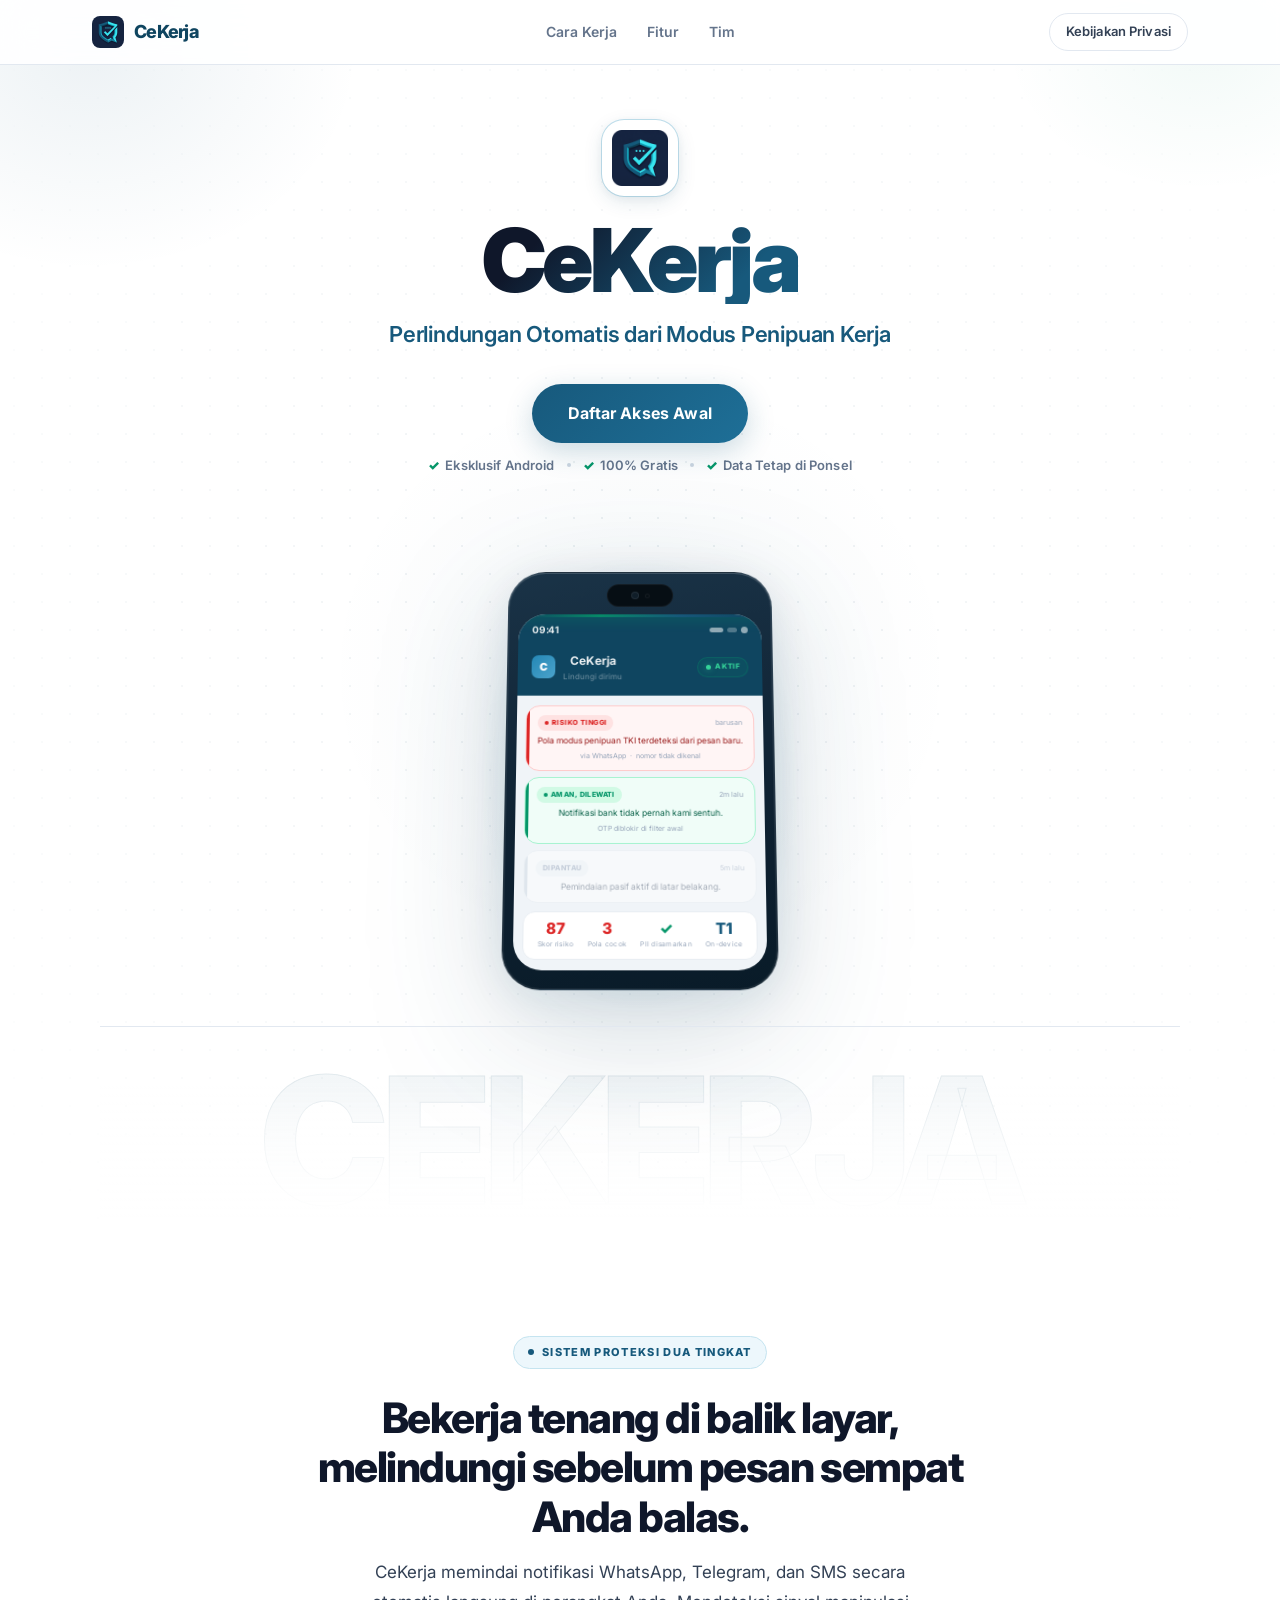
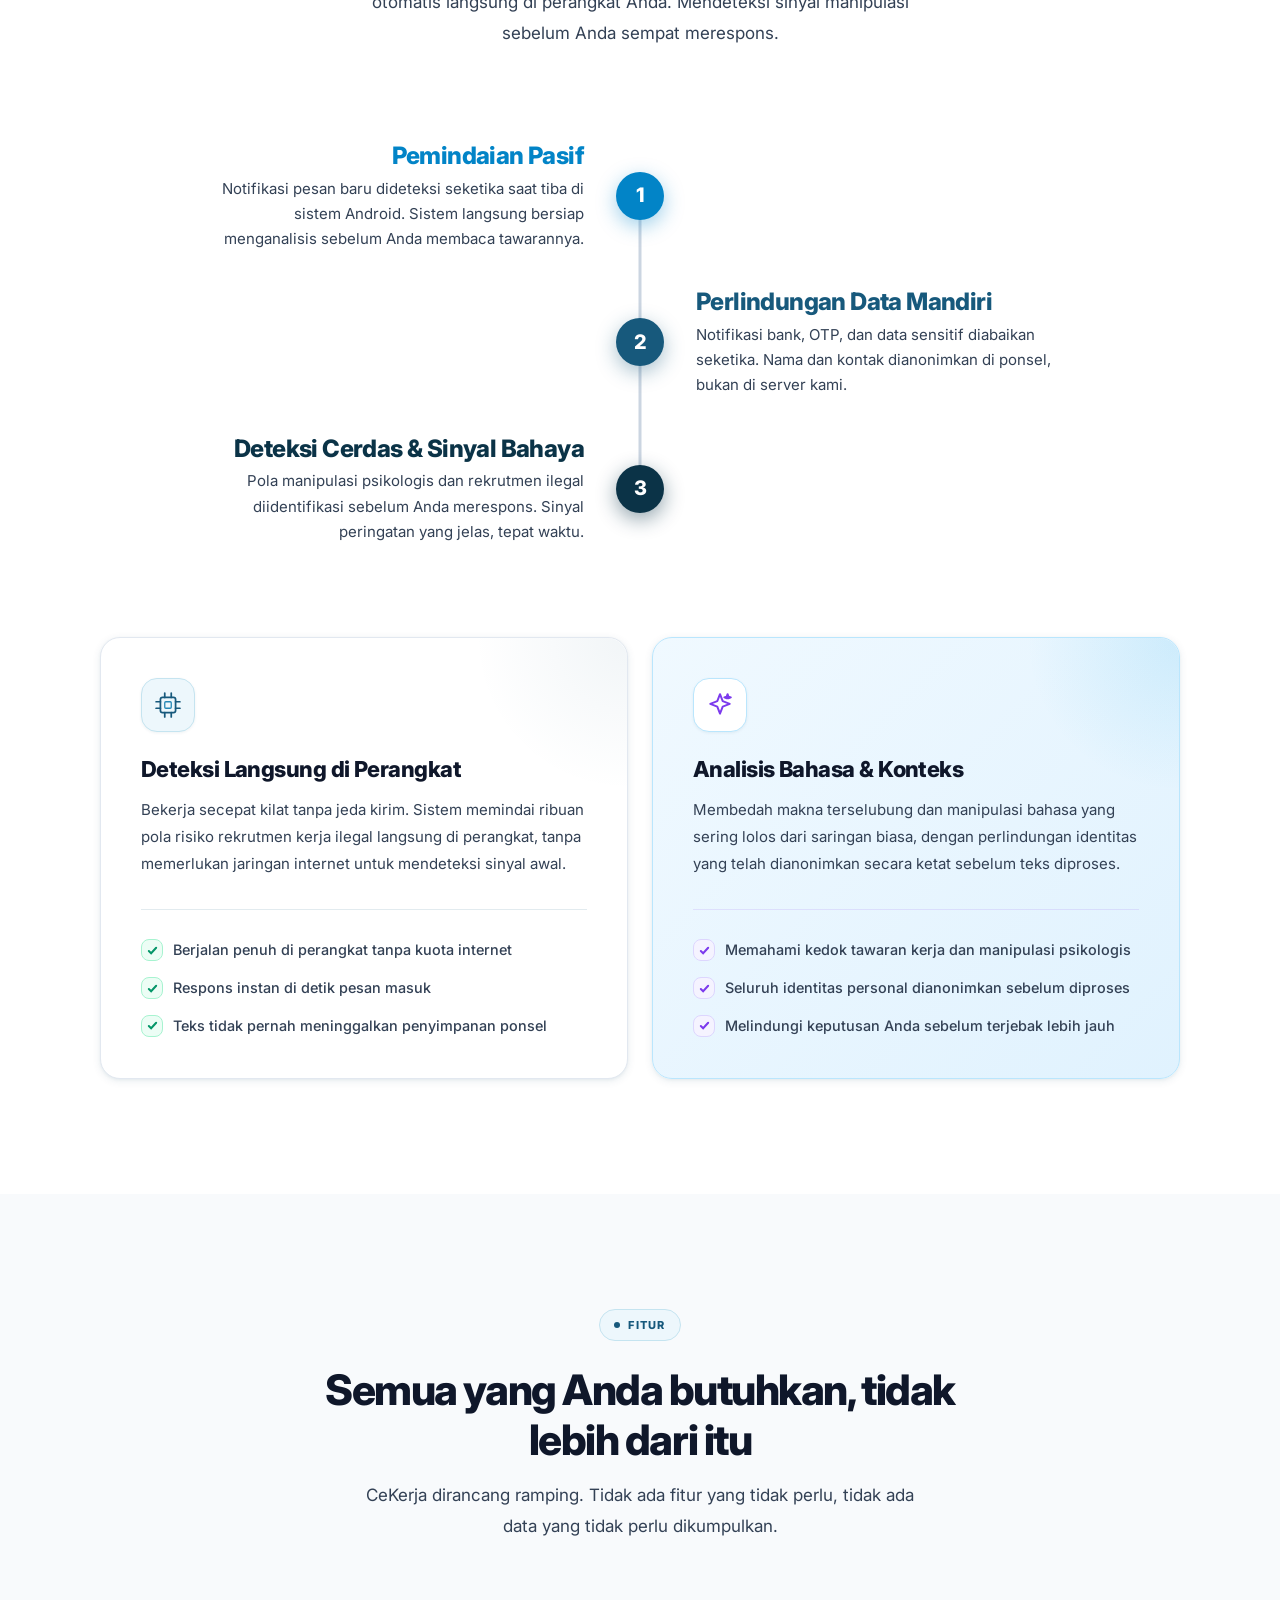
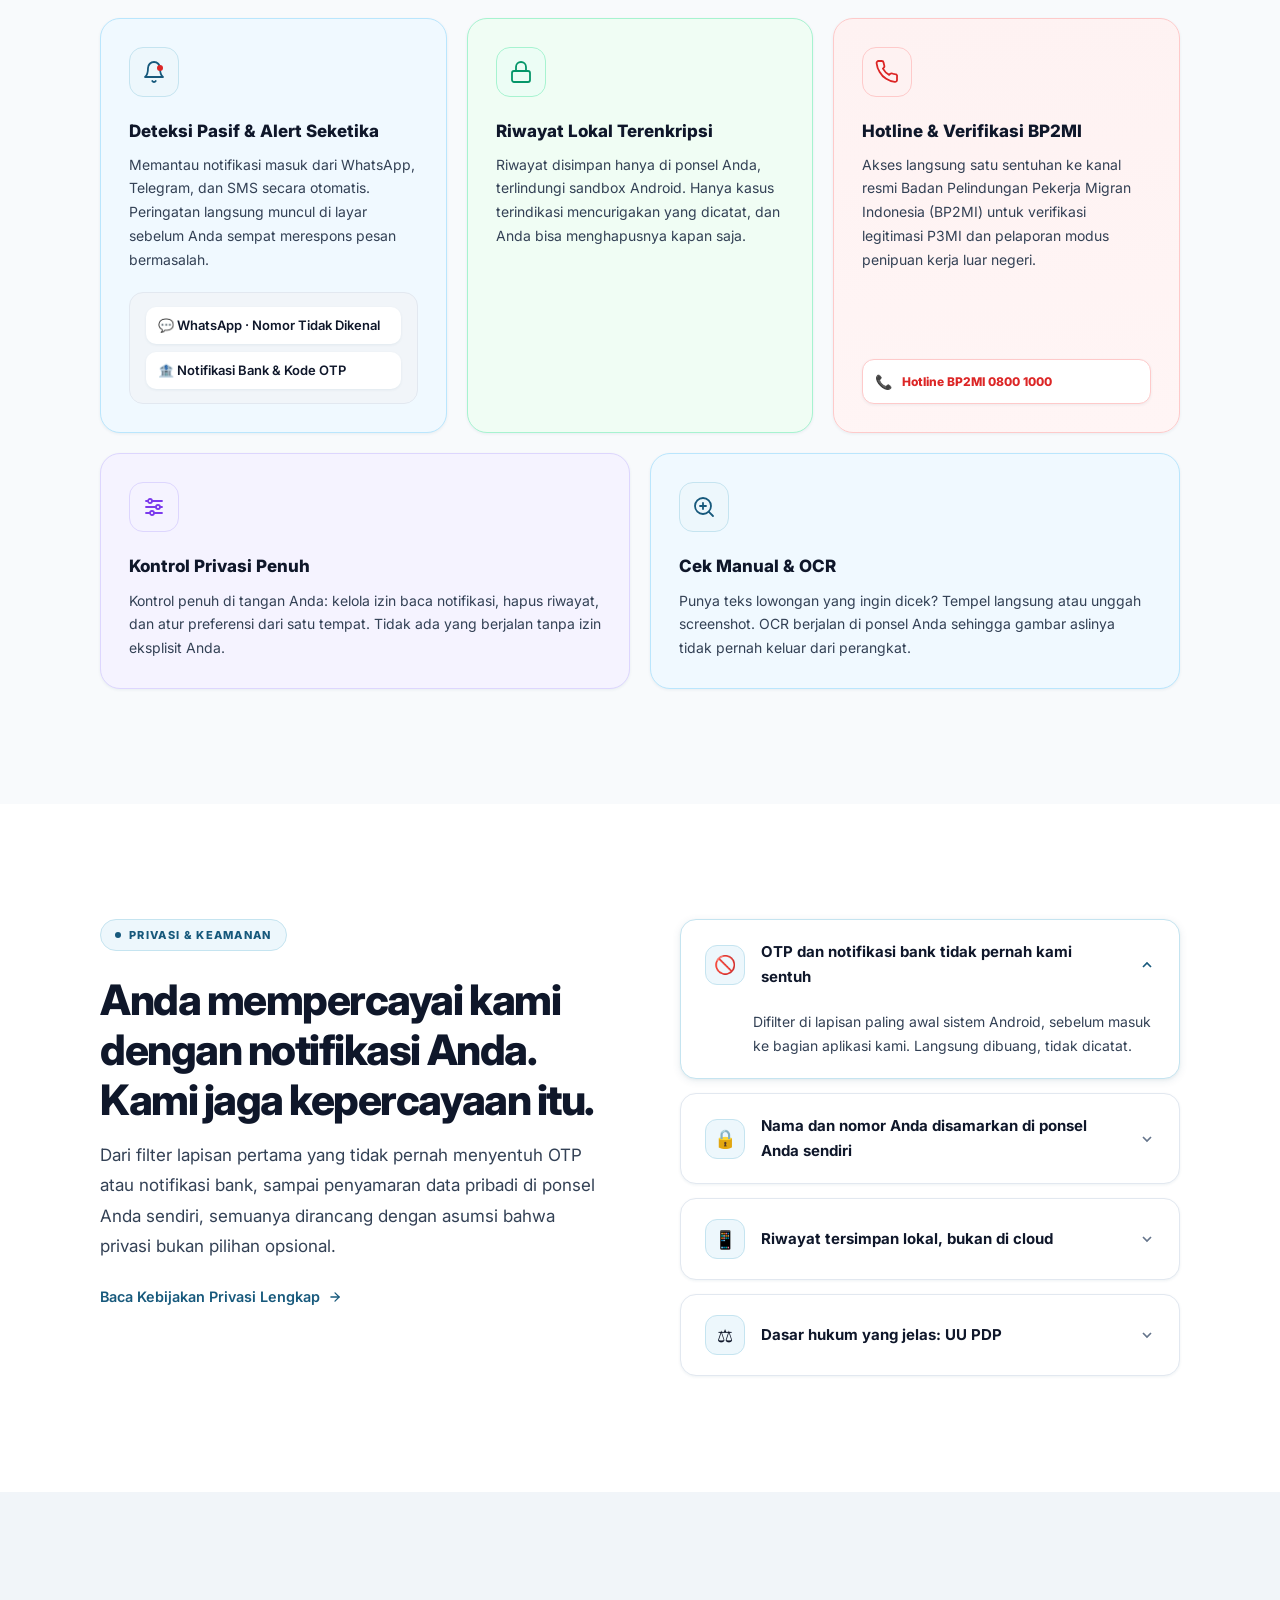
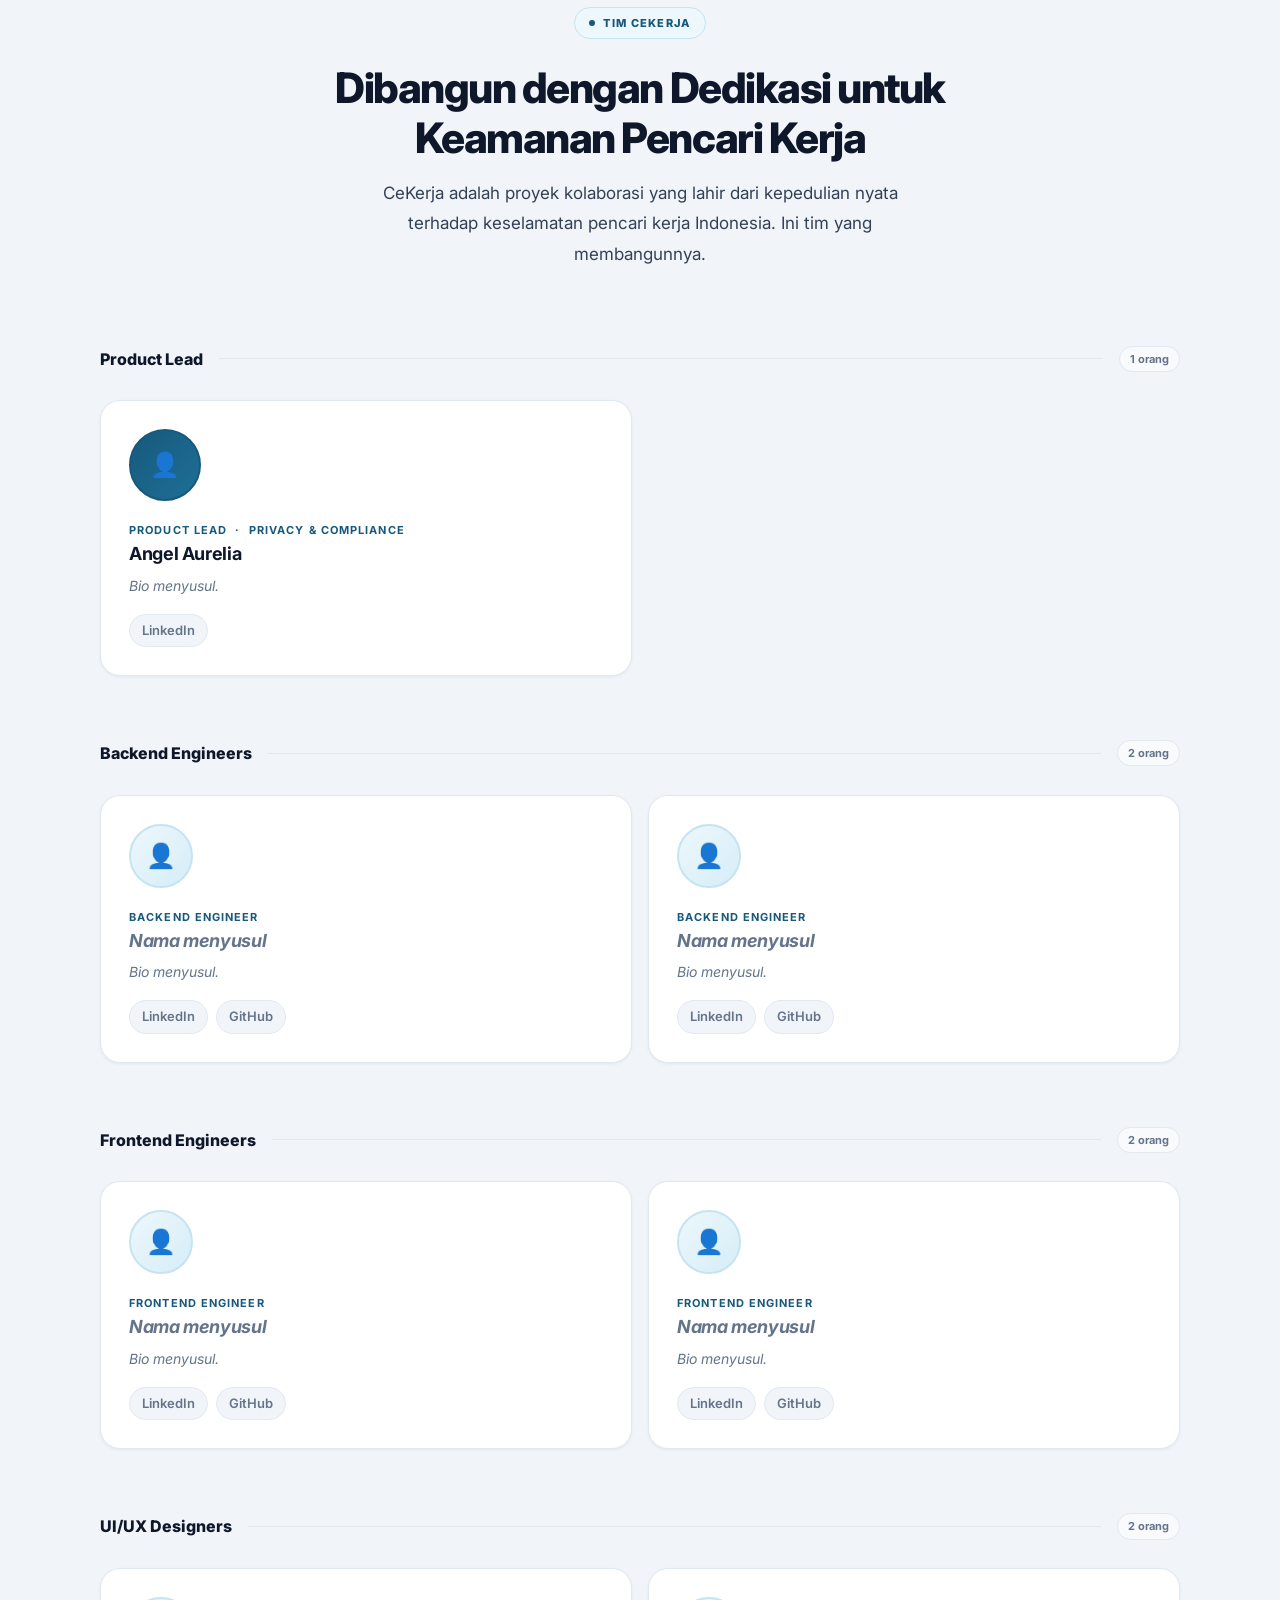
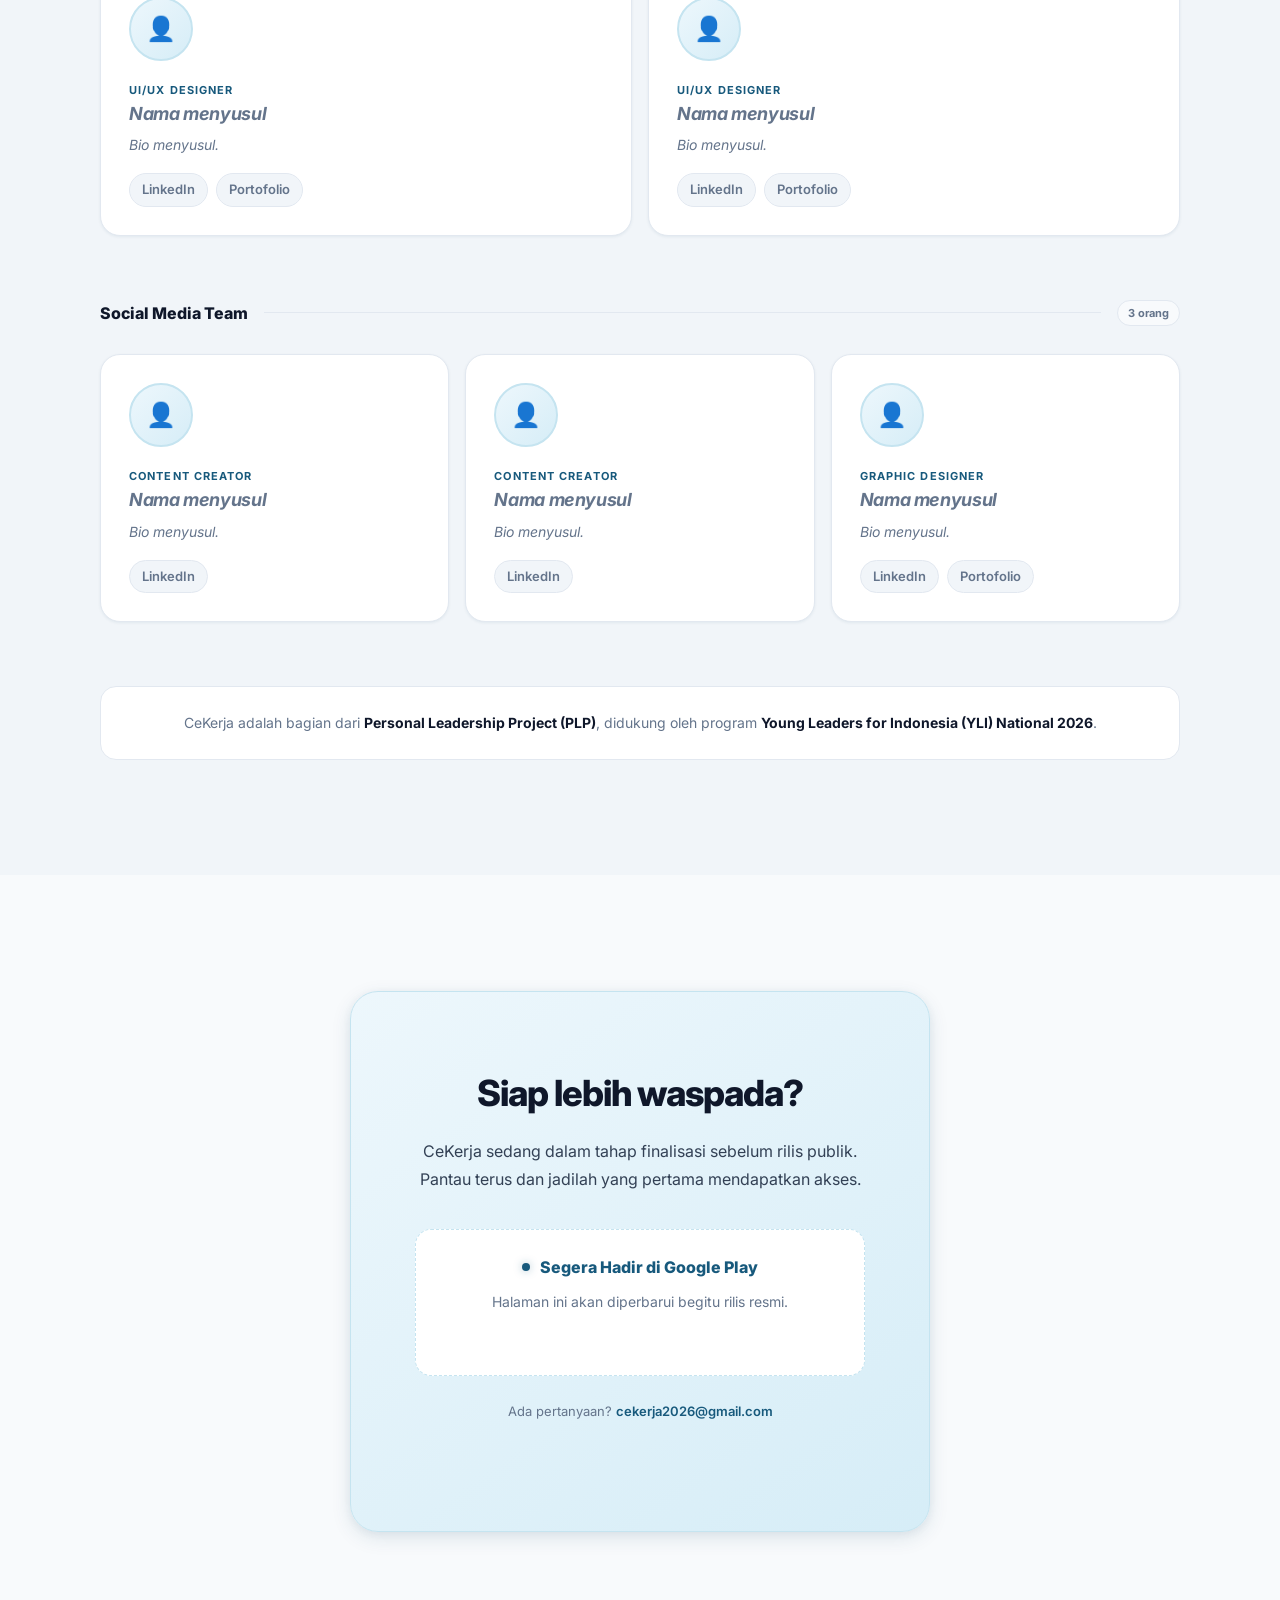
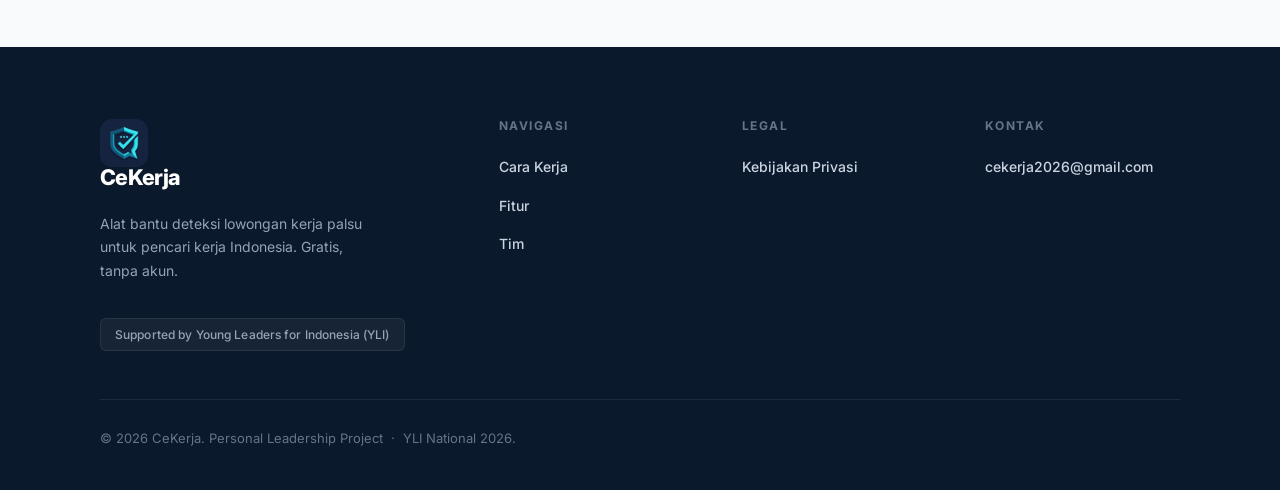
==== index.html @ 4dcf624a "Deploy: CeKerja landing page & policy" ====
<!DOCTYPE html>
<html lang="id">
<head>
  <meta charset="UTF-8" />
  <meta name="viewport" content="width=device-width, initial-scale=1.0" />
  <title>CeKerja | Kenali Lowongan Kerja Palsu Sebelum Terlambat</title>
  <meta name="description" content="CeKerja memindai notifikasi WhatsApp, Telegram, dan SMS secara otomatis langsung di perangkat Anda untuk mendeteksi modus penipuan rekrutmen. Gratis, tanpa akun." />
  <link rel="canonical" href="https://cekerja.app/" />
  <meta property="og:title" content="CeKerja | Kenali Lowongan Kerja Palsu Sebelum Terlambat" />
  <meta property="og:description" content="Pemindaian pasif notifikasi WhatsApp, Telegram, dan SMS. Gratis, tanpa akun, data di ponsel Anda." />
  <meta property="og:type" content="website" />
  <link rel="preconnect" href="https://fonts.googleapis.com" />
  <link rel="preconnect" href="https://fonts.gstatic.com" crossorigin />
  <link href="https://fonts.googleapis.com/css2?family=Inter:wght@400;500;600;700;800;900&display=swap" rel="stylesheet" />
  <link rel="stylesheet" href="css/style.css" />
  <link rel="stylesheet" href="css/hero.css" />
</head>
<body>

  <!-- ============================================================
       NAVIGATION
       ============================================================ -->
  <nav class="nav-lux" id="main-nav" role="navigation" aria-label="Navigasi utama">
    <div class="nav-lux__inner">

      <!-- Logo -->
      <a href="index.html" class="nav-lux__logo" aria-label="CeKerja Halaman Utama">
        <img
          src="assets/icons/CeKerja App icon 1-3.png"
          alt="CeKerja logo"
          class="nav-lux__logo-img"
          width="32" height="32"
        />
        <span class="nav-lux__logo-wordmark">CeKerja</span>
      </a>

      <!-- Center links -->
      <div class="nav-lux__links" role="menubar" aria-label="Menu utama">
        <a href="#cara-kerja" class="nav-lux__link" role="menuitem">Cara Kerja</a>
        <a href="#fitur"      class="nav-lux__link" role="menuitem">Fitur</a>
        <a href="#tim"        class="nav-lux__link" role="menuitem">Tim</a>
      </div>

      <!-- Right: Privacy pill + hamburger -->
      <div class="nav-lux__right">
        <a href="privacy-policy.html" class="nav-lux__pill" aria-label="Baca Kebijakan Privasi CeKerja">
          Kebijakan Privasi
        </a>
        <button
          class="nav-lux__burger"
          aria-label="Buka menu navigasi"
          aria-expanded="false"
          aria-controls="mobile-nav-lux"
        >
          <span></span><span></span><span></span>
        </button>
      </div>

    </div>

    <!-- Mobile drawer -->
    <div class="nav-lux__mobile" id="mobile-nav-lux" role="menu" aria-label="Menu navigasi mobile">
      <a href="#cara-kerja"         class="nav-lux__link" role="menuitem">Cara Kerja</a>
      <a href="#fitur"              class="nav-lux__link" role="menuitem">Fitur</a>
      <a href="#tim"                class="nav-lux__link" role="menuitem">Tim</a>
      <a href="privacy-policy.html" class="nav-lux__link" role="menuitem">Kebijakan Privasi</a>
    </div>
  </nav>

  <main id="main-content">

    <!-- ============================================================
         HERO | Centered Editorial & App Showcase
         ============================================================ -->
    <section class="hero-lux" id="beranda" aria-labelledby="hero-heading">

      <!-- Ambient light blobs -->
      <div class="hero-lux__beam hero-lux__beam--tl" aria-hidden="true"></div>
      <div class="hero-lux__beam hero-lux__beam--tr" aria-hidden="true"></div>
      <div class="hero-lux__beam hero-lux__beam--center" aria-hidden="true"></div>

      <div class="hero-lux__scaffold">

        <!-- Brand display headline + phone mockup animation -->
        <div class="hero-lux__center">

          <!-- Brand Display -->
          <div class="hero-lux__headline-col">
            <div class="hero-lux__brand-heading">
              <div class="hero-lux__logo-icon-large">
                <img src="assets/icons/CeKerja App icon 1-3.png" alt="CeKerja Logo" width="56" height="56" />
              </div>
              <h1 class="hero-lux__brand-title" id="hero-heading">CeKerja</h1>
              <p class="hero-lux__brand-tagline">Perlindungan Otomatis dari Modus Penipuan Kerja</p>
            </div>

            <div class="hero-lux__cta-wrap">
              <a
                href="#download"
                class="cta-glow-pill"
                aria-label="Daftar akses awal CeKerja"
              >
                Daftar Akses Awal
              </a>

              <div class="hero-lux__trust-micro" aria-label="Keunggulan privasi CeKerja">
                <span>Eksklusif Android</span>
                <span class="sep" aria-hidden="true"></span>
                <span>100% Gratis</span>
                <span class="sep" aria-hidden="true"></span>
                <span>Data Tetap di Ponsel</span>
              </div>
            </div>
          </div>

          <!-- Phone mockup with animated scanner beam -->
          <div class="hero-lux__phone-col" aria-hidden="true">
            <div class="lux-phone">
              <div class="lux-phone__frame">

                <!-- Camera island -->
                <div class="lux-phone__island">
                  <span class="cam"><span class="cam-dot"></span></span>
                  <span style="width:5px;height:5px;background:#060e14;border-radius:50%;border:1px solid rgba(255,255,255,0.06);"></span>
                </div>

                <div class="lux-phone__screen">

                  <!-- Scanner beam animation line -->
                  <div class="lux-phone__scan-beam"></div>

                  <!-- Status bar -->
                  <div class="lux-phone__sbar">
                    <span class="lux-phone__sbar-time">09:41</span>
                    <div class="lux-phone__sbar-icons">
                      <i style="width:14px;height:5px;border-radius:3px;"></i>
                      <i style="width:10px;height:5px;border-radius:3px;opacity:0.5;"></i>
                      <i style="width:7px;height:7px;border-radius:50%;"></i>
                    </div>
                  </div>

                  <!-- App bar -->
                  <div class="lux-phone__appbar">
                    <div class="lux-phone__appbar-left">
                      <div class="lux-phone__app-logo">C</div>
                      <div>
                        <div class="lux-phone__app-title">CeKerja</div>
                        <div class="lux-phone__app-sub">Lindungi dirimu</div>
                      </div>
                    </div>
                    <div class="lux-phone__status-badge">
                      <span class="lux-phone__status-dot"></span>
                      AKTIF
                    </div>
                  </div>

                  <!-- Notification feed -->
                  <div class="lux-phone__feed">

                    <!-- Danger card -->
                    <div class="lux-notif lux-notif--danger">
                      <div class="lux-notif__top">
                        <div class="lux-notif__badge">
                          <span class="lux-notif__badge-dot"></span>
                          Risiko Tinggi
                        </div>
                        <span class="lux-notif__time">barusan</span>
                      </div>
                      <div class="lux-notif__body">Pola modus penipuan TKI terdeteksi dari pesan baru.</div>
                      <div class="lux-notif__source">via WhatsApp &nbsp;·&nbsp; nomor tidak dikenal</div>
                    </div>

                    <!-- Safe card -->
                    <div class="lux-notif lux-notif--safe">
                      <div class="lux-notif__top">
                        <div class="lux-notif__badge">
                          <span class="lux-notif__badge-dot"></span>
                          Aman, Dilewati
                        </div>
                        <span class="lux-notif__time">2m lalu</span>
                      </div>
                      <div class="lux-notif__body">Notifikasi bank tidak pernah kami sentuh.</div>
                      <div class="lux-notif__source">OTP diblokir di filter awal</div>
                    </div>

                    <!-- Muted card -->
                    <div class="lux-notif lux-notif--muted">
                      <div class="lux-notif__top">
                        <div class="lux-notif__badge">Dipantau</div>
                        <span class="lux-notif__time">5m lalu</span>
                      </div>
                      <div class="lux-notif__body">Pemindaian pasif aktif di latar belakang.</div>
                    </div>

                  </div>

                  <!-- Score strip -->
                  <div class="lux-phone__scores">
                    <div class="lux-score">
                      <div class="lux-score__val lux-score__val--danger">87</div>
                      <div class="lux-score__label">Skor risiko</div>
                    </div>
                    <div class="lux-score">
                      <div class="lux-score__val lux-score__val--danger">3</div>
                      <div class="lux-score__label">Pola cocok</div>
                    </div>
                    <div class="lux-score">
                      <div class="lux-score__val lux-score__val--safe">&#10003;</div>
                      <div class="lux-score__label">PII disamarkan</div>
                    </div>
                    <div class="lux-score">
                      <div class="lux-score__val lux-score__val--teal">T1</div>
                      <div class="lux-score__label">On-device</div>
                    </div>
                  </div>

                </div><!-- /.lux-phone__screen -->
              </div><!-- /.lux-phone__frame -->
            </div><!-- /.lux-phone -->
          </div><!-- /.hero-lux__phone-col -->

        </div><!-- /.hero-lux__center -->

        <!-- Monumental wordmark -->
        <div class="hero-lux__wordmark-row" aria-hidden="true">
          <span class="hero-lux__wordmark">CEKERJA</span>
        </div>

      </div><!-- /.hero-lux__scaffold -->
    </section>


    <!-- ============================================================
         CARA KERJA | Sistem Proteksi Dua Tingkat
         ============================================================ -->
    <section class="section-light" id="cara-kerja" aria-labelledby="ck-title">
      <div class="lx-container">

        <!-- Header -->
        <header class="lx-header">
          <div class="lx-eyebrow" role="note">
            <span class="lx-eyebrow__dot" aria-hidden="true"></span>
            Sistem Proteksi Dua Tingkat
          </div>
          <h2 class="lx-section-title" id="ck-title">
            Bekerja tenang di balik layar, melindungi sebelum pesan sempat Anda balas.
          </h2>
          <p class="lx-section-sub">
            CeKerja memindai notifikasi WhatsApp, Telegram, dan SMS secara otomatis langsung di perangkat Anda. Mendeteksi sinyal manipulasi sebelum Anda sempat merespons.
          </p>
        </header>

        <!-- Vertical Timeline (Process Phases matching design sample) -->
        <div class="vertical-timeline" aria-label="Alur sistem proteksi tiga fase">
          <div class="vertical-timeline__line" aria-hidden="true"></div>

          <div class="vertical-timeline__items" role="list">

            <!-- Step 1: Pemindaian Pasif -->
            <div class="v-step v-step--left v-step--01" role="listitem">
              <div class="v-step__content">
                <h3 class="v-step__title">Pemindaian Pasif</h3>
                <p class="v-step__desc">Notifikasi pesan baru dideteksi seketika saat tiba di sistem Android. Sistem langsung bersiap menganalisis sebelum Anda membaca tawarannya.</p>
              </div>
              <div class="v-step__badge" aria-hidden="true">1</div>
              <div class="v-step__space" aria-hidden="true"></div>
            </div>

            <!-- Step 2: Perlindungan Data Mandiri -->
            <div class="v-step v-step--right v-step--02" role="listitem">
              <div class="v-step__space" aria-hidden="true"></div>
              <div class="v-step__badge" aria-hidden="true">2</div>
              <div class="v-step__content">
                <h3 class="v-step__title">Perlindungan Data Mandiri</h3>
                <p class="v-step__desc">Notifikasi bank, OTP, dan data sensitif diabaikan seketika. Nama dan kontak dianonimkan di ponsel, bukan di server kami.</p>
              </div>
            </div>

            <!-- Step 3: Deteksi Cerdas & Sinyal Bahaya -->
            <div class="v-step v-step--left v-step--03" role="listitem">
              <div class="v-step__content">
                <h3 class="v-step__title">Deteksi Cerdas &amp; Sinyal Bahaya</h3>
                <p class="v-step__desc">Pola manipulasi psikologis dan rekrutmen ilegal diidentifikasi sebelum Anda merespons. Sinyal peringatan yang jelas, tepat waktu.</p>
              </div>
              <div class="v-step__badge" aria-hidden="true">3</div>
              <div class="v-step__space" aria-hidden="true"></div>
            </div>

          </div><!-- /.vertical-timeline__items -->
        </div><!-- /.vertical-timeline -->

        <!-- Tier cards (Tag labels removed per user directive) -->
        <div class="ck-tiers" aria-label="Dua tingkat arsitektur deteksi">

          <!-- Card A: Mesin Deteksi Lokal -->
          <div class="ck-tier ck-tier--a">
            <div class="ck-tier__corner" aria-hidden="true"></div>
            <div class="ck-tier__icon" aria-hidden="true">
              <svg width="26" height="26" viewBox="0 0 24 24" fill="none"
                   stroke="#17597C" stroke-width="1.6"
                   stroke-linecap="round" stroke-linejoin="round">
                <rect x="5" y="5" width="14" height="14" rx="2"/>
                <rect x="9" y="9" width="6" height="6" rx="1" stroke="#2487B5" stroke-width="1.2"/>
                <line x1="9"  y1="1"  x2="9"  y2="5"/>
                <line x1="15" y1="1"  x2="15" y2="5"/>
                <line x1="9"  y1="19" x2="9"  y2="23"/>
                <line x1="15" y1="19" x2="15" y2="23"/>
                <line x1="19" y1="9"  x2="23" y2="9"/>
                <line x1="19" y1="15" x2="23" y2="15"/>
                <line x1="1"  y1="9"  x2="5"  y2="9"/>
                <line x1="1"  y1="15" x2="5"  y2="15"/>
              </svg>
            </div>
            <h3 class="ck-tier__title">Deteksi Langsung di Perangkat</h3>
            <p class="ck-tier__desc">Bekerja secepat kilat tanpa jeda kirim. Sistem memindai ribuan pola risiko rekrutmen kerja ilegal langsung di perangkat, tanpa memerlukan jaringan internet untuk mendeteksi sinyal awal.</p>
            <div class="ck-tier__sep" aria-hidden="true"></div>
            <ul class="ck-checklist" role="list">
              <li class="ck-check" role="listitem">
                <div class="ck-check__icon" aria-hidden="true">
                  <svg width="11" height="11" viewBox="0 0 12 12" fill="none"
                       stroke="#059669" stroke-width="2.2" stroke-linecap="round">
                    <polyline points="2 6.5 4.5 9 10 3"/>
                  </svg>
                </div>
                <span class="ck-check__text">Berjalan penuh di perangkat tanpa kuota internet</span>
              </li>
              <li class="ck-check" role="listitem">
                <div class="ck-check__icon" aria-hidden="true">
                  <svg width="11" height="11" viewBox="0 0 12 12" fill="none"
                       stroke="#059669" stroke-width="2.2" stroke-linecap="round">
                    <polyline points="2 6.5 4.5 9 10 3"/>
                  </svg>
                </div>
                <span class="ck-check__text">Respons instan di detik pesan masuk</span>
              </li>
              <li class="ck-check" role="listitem">
                <div class="ck-check__icon" aria-hidden="true">
                  <svg width="11" height="11" viewBox="0 0 12 12" fill="none"
                       stroke="#059669" stroke-width="2.2" stroke-linecap="round">
                    <polyline points="2 6.5 4.5 9 10 3"/>
                  </svg>
                </div>
                <span class="ck-check__text">Teks tidak pernah meninggalkan penyimpanan ponsel</span>
              </li>
            </ul>
          </div>

          <!-- Card B: Kecerdasan Semantik Gemini AI -->
          <div class="ck-tier ck-tier--b">
            <div class="ck-tier__corner" aria-hidden="true"></div>
            <div class="ck-tier__icon" aria-hidden="true">
              <svg width="26" height="26" viewBox="0 0 24 24" fill="none"
                   stroke="#7C3AED" stroke-width="1.8" stroke-linecap="round" stroke-linejoin="round">
                <path d="M12 2L14.5 8.5L21 11L14.5 13.5L12 20L9.5 13.5L3 11L9.5 8.5L12 2Z"/>
                <path d="M19 2L19.8 4.2L22 5L19.8 5.8L18.2 5.8L16 5L18.2 4.2L19 2Z"/>
              </svg>
            </div>
            <h3 class="ck-tier__title">Analisis Bahasa &amp; Konteks</h3>
            <p class="ck-tier__desc">Membedah makna terselubung dan manipulasi bahasa yang sering lolos dari saringan biasa, dengan perlindungan identitas yang telah dianonimkan secara ketat sebelum teks diproses.</p>
            <div class="ck-tier__sep" aria-hidden="true"></div>
            <ul class="ck-checklist" role="list">
              <li class="ck-check" role="listitem">
                <div class="ck-check__icon" aria-hidden="true">
                  <svg width="11" height="11" viewBox="0 0 12 12" fill="none"
                       stroke="#7C3AED" stroke-width="2.2" stroke-linecap="round">
                    <polyline points="2 6.5 4.5 9 10 3"/>
                  </svg>
                </div>
                <span class="ck-check__text">Memahami kedok tawaran kerja dan manipulasi psikologis</span>
              </li>
              <li class="ck-check" role="listitem">
                <div class="ck-check__icon" aria-hidden="true">
                  <svg width="11" height="11" viewBox="0 0 12 12" fill="none"
                       stroke="#7C3AED" stroke-width="2.2" stroke-linecap="round">
                    <polyline points="2 6.5 4.5 9 10 3"/>
                  </svg>
                </div>
                <span class="ck-check__text">Seluruh identitas personal dianonimkan sebelum diproses</span>
              </li>
              <li class="ck-check" role="listitem">
                <div class="ck-check__icon" aria-hidden="true">
                  <svg width="11" height="11" viewBox="0 0 12 12" fill="none"
                       stroke="#7C3AED" stroke-width="2.2" stroke-linecap="round">
                    <polyline points="2 6.5 4.5 9 10 3"/>
                  </svg>
                </div>
                <span class="ck-check__text">Melindungi keputusan Anda sebelum terjebak lebih jauh</span>
              </li>
            </ul>
          </div>

        </div><!-- /.ck-tiers -->

      </div><!-- /.lx-container -->
    </section>


    <!-- ============================================================
         FITUR | Bento Grid Layout
         ============================================================ -->
    <section class="section-light-alt" id="fitur" aria-labelledby="fitur-heading">
      <div class="lx-container">

        <header class="lx-header">
          <div class="lx-eyebrow" role="note">
            <span class="lx-eyebrow__dot" aria-hidden="true"></span>
            Fitur
          </div>
          <h2 class="lx-section-title" id="fitur-heading">
            Semua yang Anda butuhkan, tidak lebih dari itu
          </h2>
          <p class="lx-section-sub">
            CeKerja dirancang ramping. Tidak ada fitur yang tidak perlu, tidak ada data yang tidak perlu dikumpulkan.
          </p>
        </header>

        <!-- Bento Grid -->
        <div class="bento-grid" role="list" aria-label="Fitur utama CeKerja">

          <!-- Row 1: Top 3 Cards (Sejajar di baris atas) -->
          <!-- Card 1: Deteksi Pasif & Alert Seketika -->
          <article class="bento-card bento-card--third bento-card--teal" role="listitem">
            <div class="bento-card__icon" style="background:var(--brand-light);border:1px solid var(--brand-border);" aria-hidden="true">
              <svg width="24" height="24" viewBox="0 0 24 24" fill="none" stroke="#17597C" stroke-width="1.8" stroke-linecap="round" stroke-linejoin="round">
                <path d="M18 8A6 6 0 0 0 6 8c0 7-3 9-3 9h18s-3-2-3-9"/>
                <path d="M13.73 21a2 2 0 0 1-3.46 0"/>
                <circle cx="18" cy="8" r="3" fill="#DC2626" stroke="none"/>
              </svg>
            </div>
            <h3>Deteksi Pasif &amp; Alert Seketika</h3>
            <p>Memantau notifikasi masuk dari WhatsApp, Telegram, dan SMS secara otomatis. Peringatan langsung muncul di layar sebelum Anda sempat merespons pesan bermasalah.</p>
            <div class="bento-preview-widget" aria-hidden="true">
              <div class="bento-preview-row">
                <span>💬 WhatsApp · Nomor Tidak Dikenal</span>
              </div>
              <div class="bento-preview-row">
                <span>🏦 Notifikasi Bank &amp; Kode OTP</span>
              </div>
            </div>
          </article>

          <!-- Card 2: Riwayat Lokal Terenkripsi -->
          <article class="bento-card bento-card--third bento-card--safe" role="listitem">
            <div class="bento-card__icon" style="background:var(--safe-bg);border:1px solid var(--safe-border);" aria-hidden="true">
              <svg width="24" height="24" viewBox="0 0 24 24" fill="none" stroke="#059669" stroke-width="1.8" stroke-linecap="round" stroke-linejoin="round">
                <rect x="3" y="11" width="18" height="11" rx="2" ry="2"/>
                <path d="M7 11V7a5 5 0 0 1 10 0v4"/>
              </svg>
            </div>
            <h3>Riwayat Lokal Terenkripsi</h3>
            <p>Riwayat disimpan hanya di ponsel Anda, terlindungi sandbox Android. Hanya kasus terindikasi mencurigakan yang dicatat, dan Anda bisa menghapusnya kapan saja.</p>
          </article>

          <!-- Card 3: Hotline & Verifikasi BP2MI (Sejajar di baris atas!) -->
          <article class="bento-card bento-card--third bento-card--danger" role="listitem">
            <div class="bento-card__icon" style="background:var(--danger-bg);border:1px solid var(--danger-border);" aria-hidden="true">
              <svg width="24" height="24" viewBox="0 0 24 24" fill="none" stroke="#DC2626" stroke-width="1.8" stroke-linecap="round" stroke-linejoin="round">
                <path d="M22 16.92v3a2 2 0 0 1-2.18 2 19.79 19.79 0 0 1-8.63-3.07A19.5 19.5 0 0 1 4.69 12 19.79 19.79 0 0 1 1.61 3.35 2 2 0 0 1 3.6 1h3a2 2 0 0 1 2 1.72c.127.96.361 1.903.7 2.81a2 2 0 0 1-.45 2.11L7.91 8.6a16 16 0 0 0 6.29 6.29l.96-.96a2 2 0 0 1 2.11-.45c.907.339 1.85.573 2.81.7A2 2 0 0 1 22 16.92z"/>
              </svg>
            </div>
            <h3>Hotline &amp; Verifikasi BP2MI</h3>
            <p>Akses langsung satu sentuhan ke kanal resmi Badan Pelindungan Pekerja Migran Indonesia (BP2MI) untuk verifikasi legitimasi P3MI dan pelaporan modus penipuan kerja luar negeri.</p>
            <div style="margin-top:auto;padding-top:1rem;" aria-hidden="true">
              <div style="background:#FFFFFF;border:1px solid var(--danger-border);border-radius:12px;padding:10px 12px;display:flex;align-items:center;gap:10px;box-shadow:var(--shadow-xs);">
                <span style="font-size:14px;">📞</span>
                <span style="font-size:12px;font-weight:800;color:#DC2626;">Hotline BP2MI 0800 1000</span>
              </div>
            </div>
          </article>

          <!-- Row 2: Bottom 2 Expanded Cards -->
          <!-- Card 4: Kontrol Privasi Penuh (Expanded) -->
          <article class="bento-card bento-card--half bento-card--purple" role="listitem">
            <div class="bento-card__icon" style="background:var(--purple-bg);border:1px solid var(--purple-border);" aria-hidden="true">
              <svg width="24" height="24" viewBox="0 0 24 24" fill="none" stroke="#7C3AED" stroke-width="1.8" stroke-linecap="round" stroke-linejoin="round">
                <line x1="4" y1="6" x2="20" y2="6"/>
                <line x1="4" y1="12" x2="20" y2="12"/>
                <line x1="4" y1="18" x2="20" y2="18"/>
                <circle cx="8" cy="6" r="2" fill="white" stroke="#7C3AED"/>
                <circle cx="16" cy="12" r="2" fill="white" stroke="#7C3AED"/>
                <circle cx="10" cy="18" r="2" fill="white" stroke="#7C3AED"/>
              </svg>
            </div>
            <h3>Kontrol Privasi Penuh</h3>
            <p>Kontrol penuh di tangan Anda: kelola izin baca notifikasi, hapus riwayat, dan atur preferensi dari satu tempat. Tidak ada yang berjalan tanpa izin eksplisit Anda.</p>
          </article>

          <!-- Card 5: Cek Manual & OCR (Expanded) -->
          <article class="bento-card bento-card--half bento-card--teal" role="listitem">
            <div class="bento-card__icon" style="background:var(--brand-light);border:1px solid var(--brand-border);" aria-hidden="true">
              <svg width="24" height="24" viewBox="0 0 24 24" fill="none" stroke="#17597C" stroke-width="1.8" stroke-linecap="round" stroke-linejoin="round">
                <circle cx="11" cy="11" r="8"/>
                <line x1="21" y1="21" x2="16.65" y2="16.65"/>
                <line x1="11" y1="8" x2="11" y2="14"/>
                <line x1="8" y1="11" x2="14" y2="11"/>
              </svg>
            </div>
            <h3>Cek Manual &amp; OCR</h3>
            <p>Punya teks lowongan yang ingin dicek? Tempel langsung atau unggah screenshot. OCR berjalan di ponsel Anda sehingga gambar aslinya tidak pernah keluar dari perangkat.</p>
          </article>

        </div><!-- /.bento-grid -->

      </div><!-- /.lx-container -->
    </section>


    <!-- ============================================================
         TRUST / PRIVACY | Accordion Dropdowns
         ============================================================ -->
    <section class="section-light" id="privasi" aria-labelledby="privasi-heading">
      <div class="lx-container">
        <div class="trust-grid">

          <!-- Copy column -->
          <div class="trust-copy">
            <div class="lx-eyebrow" role="note">
              <span class="lx-eyebrow__dot" aria-hidden="true"></span>
              Privasi &amp; Keamanan
            </div>
            <h2 class="lx-section-title" id="privasi-heading">
              Anda mempercayai kami dengan notifikasi Anda. Kami jaga kepercayaan itu.
            </h2>
            <p class="lx-section-sub" style="margin-left:0;">
              Dari filter lapisan pertama yang tidak pernah menyentuh OTP atau notifikasi bank, sampai penyamaran data pribadi di ponsel Anda sendiri, semuanya dirancang dengan asumsi bahwa privasi bukan pilihan opsional.
            </p>
            <a href="privacy-policy.html" class="trust-link" aria-label="Baca Kebijakan Privasi lengkap CeKerja">
              Baca Kebijakan Privasi Lengkap
              <svg width="14" height="14" viewBox="0 0 24 24" fill="none"
                   stroke="currentColor" stroke-width="2.2"
                   stroke-linecap="round" stroke-linejoin="round" aria-hidden="true">
                <line x1="5" y1="12" x2="19" y2="12"/>
                <polyline points="12 5 19 12 12 19"/>
              </svg>
            </a>
          </div>

          <!-- Trust Item Accordions Dropdowns -->
          <div class="trust-accordions" role="list">

            <details class="trust-accordion" open role="listitem">
              <summary class="trust-accordion__summary">
                <div class="trust-accordion__icon" aria-hidden="true">🚫</div>
                <span class="trust-accordion__title">OTP dan notifikasi bank tidak pernah kami sentuh</span>
                <span class="trust-accordion__chevron" aria-hidden="true">
                  <svg width="16" height="16" viewBox="0 0 24 24" fill="none" stroke="currentColor" stroke-width="2.5"><polyline points="6 9 12 15 18 9"/></svg>
                </span>
              </summary>
              <div class="trust-accordion__content">
                <p>Difilter di lapisan paling awal sistem Android, sebelum masuk ke bagian aplikasi kami. Langsung dibuang, tidak dicatat.</p>
              </div>
            </details>

            <details class="trust-accordion" role="listitem">
              <summary class="trust-accordion__summary">
                <div class="trust-accordion__icon" aria-hidden="true">🔒</div>
                <span class="trust-accordion__title">Nama dan nomor Anda disamarkan di ponsel Anda sendiri</span>
                <span class="trust-accordion__chevron" aria-hidden="true">
                  <svg width="16" height="16" viewBox="0 0 24 24" fill="none" stroke="currentColor" stroke-width="2.5"><polyline points="6 9 12 15 18 9"/></svg>
                </span>
              </summary>
              <div class="trust-accordion__content">
                <p>Sebelum teks diproses lebih lanjut, data pribadi sudah dianonimkan di perangkat, bukan di server kami.</p>
              </div>
            </details>

            <details class="trust-accordion" role="listitem">
              <summary class="trust-accordion__summary">
                <div class="trust-accordion__icon" aria-hidden="true">📱</div>
                <span class="trust-accordion__title">Riwayat tersimpan lokal, bukan di cloud</span>
                <span class="trust-accordion__chevron" aria-hidden="true">
                  <svg width="16" height="16" viewBox="0 0 24 24" fill="none" stroke="currentColor" stroke-width="2.5"><polyline points="6 9 12 15 18 9"/></svg>
                </span>
              </summary>
              <div class="trust-accordion__content">
                <p>Data riwayat tinggal di ponsel Anda, terlindungi sandbox Android. Tidak ada sinkronisasi otomatis ke server kami.</p>
              </div>
            </details>

            <details class="trust-accordion" role="listitem">
              <summary class="trust-accordion__summary">
                <div class="trust-accordion__icon" aria-hidden="true">⚖️</div>
                <span class="trust-accordion__title">Dasar hukum yang jelas: UU PDP</span>
                <span class="trust-accordion__chevron" aria-hidden="true">
                  <svg width="16" height="16" viewBox="0 0 24 24" fill="none" stroke="currentColor" stroke-width="2.5"><polyline points="6 9 12 15 18 9"/></svg>
                </span>
              </summary>
              <div class="trust-accordion__content">
                <p>Kebijakan privasi kami disusun mengikuti UU No. 27 Tahun 2022 tentang Pelindungan Data Pribadi, termasuk ketentuan persetujuan eksplisit.</p>
              </div>
            </details>

          </div><!-- /.trust-accordions -->

        </div><!-- /.trust-grid -->
      </div><!-- /.lx-container -->
    </section>


    <!-- ============================================================
         TIM | Integrated on homepage
         ============================================================ -->
    <section class="team-section" id="tim" aria-labelledby="tim-heading">
      <div class="lx-container">

        <header class="lx-header">
          <div class="lx-eyebrow" role="note">
            <span class="lx-eyebrow__dot" aria-hidden="true"></span>
            Tim CeKerja
          </div>
          <h2 class="lx-section-title" id="tim-heading">
            Dibangun dengan Dedikasi untuk Keamanan Pencari Kerja
          </h2>
          <p class="lx-section-sub">
            CeKerja adalah proyek kolaborasi yang lahir dari kepedulian nyata terhadap keselamatan pencari kerja Indonesia. Ini tim yang membangunnya.
          </p>
        </header>

        <!-- Product Lead -->
        <div class="team-group" aria-labelledby="group-lead-heading">
          <div class="team-group__label">
            <h3 id="group-lead-heading" style="font-size:1rem;font-weight:800;color:var(--text-head);white-space:nowrap;">Product Lead</h3>
            <div class="team-group__divider"></div>
            <span class="team-role-badge">1 orang</span>
          </div>
          <div class="team-grid team-grid--two">
            <article class="member-card member-card--lead" aria-label="Profil Angel Aurelia, Product Lead">
              <div class="member-card__avatar" aria-hidden="true">👤</div>
              <div>
                <div class="member-card__role">Product Lead &nbsp;·&nbsp; Privacy &amp; Compliance</div>
                <h4 class="member-card__name">Angel Aurelia</h4>
                <p class="member-card__bio member-card__bio--placeholder">Bio menyusul.</p>
                <div class="member-card__links">
                  <span class="member-card__link member-card__link--placeholder" aria-label="LinkedIn belum tersedia">LinkedIn</span>
                </div>
              </div>
            </article>
          </div>
        </div>

        <!-- Backend Engineers -->
        <div class="team-group" aria-labelledby="group-backend-heading">
          <div class="team-group__label">
            <h3 id="group-backend-heading" style="font-size:1rem;font-weight:800;color:var(--text-head);white-space:nowrap;">Backend Engineers</h3>
            <div class="team-group__divider"></div>
            <span class="team-role-badge">2 orang</span>
          </div>
          <div class="team-grid team-grid--two">

            <article class="member-card" aria-label="Profil Backend Engineer 1">
              <div class="member-card__avatar" aria-hidden="true">👤</div>
              <div>
                <div class="member-card__role">Backend Engineer</div>
                <h4 class="member-card__name" style="color:var(--text-micro);font-style:italic;">Nama menyusul</h4>
                <p class="member-card__bio member-card__bio--placeholder">Bio menyusul.</p>
                <div class="member-card__links">
                  <span class="member-card__link member-card__link--placeholder">LinkedIn</span>
                  <span class="member-card__link member-card__link--placeholder">GitHub</span>
                </div>
              </div>
            </article>

            <article class="member-card" aria-label="Profil Backend Engineer 2">
              <div class="member-card__avatar" aria-hidden="true">👤</div>
              <div>
                <div class="member-card__role">Backend Engineer</div>
                <h4 class="member-card__name" style="color:var(--text-micro);font-style:italic;">Nama menyusul</h4>
                <p class="member-card__bio member-card__bio--placeholder">Bio menyusul.</p>
                <div class="member-card__links">
                  <span class="member-card__link member-card__link--placeholder">LinkedIn</span>
                  <span class="member-card__link member-card__link--placeholder">GitHub</span>
                </div>
              </div>
            </article>

          </div>
        </div>

        <!-- Frontend Engineers -->
        <div class="team-group" aria-labelledby="group-frontend-heading">
          <div class="team-group__label">
            <h3 id="group-frontend-heading" style="font-size:1rem;font-weight:800;color:var(--text-head);white-space:nowrap;">Frontend Engineers</h3>
            <div class="team-group__divider"></div>
            <span class="team-role-badge">2 orang</span>
          </div>
          <div class="team-grid team-grid--two">

            <article class="member-card" aria-label="Profil Frontend Engineer 1">
              <div class="member-card__avatar" aria-hidden="true">👤</div>
              <div>
                <div class="member-card__role">Frontend Engineer</div>
                <h4 class="member-card__name" style="color:var(--text-micro);font-style:italic;">Nama menyusul</h4>
                <p class="member-card__bio member-card__bio--placeholder">Bio menyusul.</p>
                <div class="member-card__links">
                  <span class="member-card__link member-card__link--placeholder">LinkedIn</span>
                  <span class="member-card__link member-card__link--placeholder">GitHub</span>
                </div>
              </div>
            </article>

            <article class="member-card" aria-label="Profil Frontend Engineer 2">
              <div class="member-card__avatar" aria-hidden="true">👤</div>
              <div>
                <div class="member-card__role">Frontend Engineer</div>
                <h4 class="member-card__name" style="color:var(--text-micro);font-style:italic;">Nama menyusul</h4>
                <p class="member-card__bio member-card__bio--placeholder">Bio menyusul.</p>
                <div class="member-card__links">
                  <span class="member-card__link member-card__link--placeholder">LinkedIn</span>
                  <span class="member-card__link member-card__link--placeholder">GitHub</span>
                </div>
              </div>
            </article>

          </div>
        </div>

        <!-- UI/UX Designers -->
        <div class="team-group" aria-labelledby="group-design-heading">
          <div class="team-group__label">
            <h3 id="group-design-heading" style="font-size:1rem;font-weight:800;color:var(--text-head);white-space:nowrap;">UI/UX Designers</h3>
            <div class="team-group__divider"></div>
            <span class="team-role-badge">2 orang</span>
          </div>
          <div class="team-grid team-grid--two">

            <article class="member-card" aria-label="Profil UI/UX Designer 1">
              <div class="member-card__avatar" aria-hidden="true">👤</div>
              <div>
                <div class="member-card__role">UI/UX Designer</div>
                <h4 class="member-card__name" style="color:var(--text-micro);font-style:italic;">Nama menyusul</h4>
                <p class="member-card__bio member-card__bio--placeholder">Bio menyusul.</p>
                <div class="member-card__links">
                  <span class="member-card__link member-card__link--placeholder">LinkedIn</span>
                  <span class="member-card__link member-card__link--placeholder">Portofolio</span>
                </div>
              </div>
            </article>

            <article class="member-card" aria-label="Profil UI/UX Designer 2">
              <div class="member-card__avatar" aria-hidden="true">👤</div>
              <div>
                <div class="member-card__role">UI/UX Designer</div>
                <h4 class="member-card__name" style="color:var(--text-micro);font-style:italic;">Nama menyusul</h4>
                <p class="member-card__bio member-card__bio--placeholder">Bio menyusul.</p>
                <div class="member-card__links">
                  <span class="member-card__link member-card__link--placeholder">LinkedIn</span>
                  <span class="member-card__link member-card__link--placeholder">Portofolio</span>
                </div>
              </div>
            </article>

          </div>
        </div>

        <!-- Social Media Team -->
        <div class="team-group" aria-labelledby="group-socmed-heading">
          <div class="team-group__label">
            <h3 id="group-socmed-heading" style="font-size:1rem;font-weight:800;color:var(--text-head);white-space:nowrap;">Social Media Team</h3>
            <div class="team-group__divider"></div>
            <span class="team-role-badge">3 orang</span>
          </div>
          <div class="team-grid team-grid--three">

            <article class="member-card" aria-label="Profil Content Creator 1">
              <div class="member-card__avatar" aria-hidden="true">👤</div>
              <div>
                <div class="member-card__role">Content Creator</div>
                <h4 class="member-card__name" style="color:var(--text-micro);font-style:italic;">Nama menyusul</h4>
                <p class="member-card__bio member-card__bio--placeholder">Bio menyusul.</p>
                <div class="member-card__links">
                  <span class="member-card__link member-card__link--placeholder">LinkedIn</span>
                </div>
              </div>
            </article>

            <article class="member-card" aria-label="Profil Content Creator 2">
              <div class="member-card__avatar" aria-hidden="true">👤</div>
              <div>
                <div class="member-card__role">Content Creator</div>
                <h4 class="member-card__name" style="color:var(--text-micro);font-style:italic;">Nama menyusul</h4>
                <p class="member-card__bio member-card__bio--placeholder">Bio menyusul.</p>
                <div class="member-card__links">
                  <span class="member-card__link member-card__link--placeholder">LinkedIn</span>
                </div>
              </div>
            </article>

            <article class="member-card" aria-label="Profil Graphic Designer">
              <div class="member-card__avatar" aria-hidden="true">👤</div>
              <div>
                <div class="member-card__role">Graphic Designer</div>
                <h4 class="member-card__name" style="color:var(--text-micro);font-style:italic;">Nama menyusul</h4>
                <p class="member-card__bio member-card__bio--placeholder">Bio menyusul.</p>
                <div class="member-card__links">
                  <span class="member-card__link member-card__link--placeholder">LinkedIn</span>
                  <span class="member-card__link member-card__link--placeholder">Portofolio</span>
                </div>
              </div>
            </article>

          </div>
        </div>

        <!-- YLI acknowledgement -->
        <div style="
          margin-top:3rem;
          text-align:center;
          padding:1.5rem 2rem;
          background:var(--surface);
          border:1px solid var(--border);
          border-radius:16px;
          font-size:0.875rem;
          color:var(--text-muted);
          line-height:1.7;
        " role="note">
          CeKerja adalah bagian dari <strong style="color:var(--text-head);">Personal Leadership Project (PLP)</strong>,
          didukung oleh program <strong style="color:var(--text-head);">Young Leaders for Indonesia (YLI) National 2026</strong>.
        </div>

      </div><!-- /.lx-container -->
    </section>


    <!-- ============================================================
         CTA / DOWNLOAD | Relocated to bottom (after Tim)
         ============================================================ -->
    <section class="section-light-alt" id="download" aria-labelledby="cta-heading">
      <div class="lx-container">
        <div class="cta-box-light">
          <h2 id="cta-heading">Siap lebih waspada?</h2>
          <p>CeKerja sedang dalam tahap finalisasi sebelum rilis publik. Pantau terus dan jadilah yang pertama mendapatkan akses.</p>

          <div class="cta-coming-light" role="status" aria-live="polite">
            <div class="badge-row">
              <span class="badge-dot" aria-hidden="true"></span>
              <span class="badge-label">Segera Hadir di Google Play</span>
            </div>
            <p class="badge-sub">Halaman ini akan diperbarui begitu rilis resmi.</p>
          </div>

          <p style="margin-top:1.5rem;font-size:0.8125rem;color:var(--text-micro);">
            Ada pertanyaan? <a href="mailto:cekerja2026@gmail.com"
              style="color:var(--brand);font-weight:600;"
              aria-label="Kirim email ke cekerja2026@gmail.com">
              cekerja2026@gmail.com
            </a>
          </p>
        </div>
      </div>
    </section>

  </main>


  <!-- ============================================================
       FOOTER
       ============================================================ -->
  <footer class="footer-light" role="contentinfo">
    <div class="lx-container">

      <div class="footer-light__grid">

        <!-- Brand column -->
        <div class="footer-light__col">
          <a href="index.html" class="footer-light__logo-link" aria-label="CeKerja Halaman Utama">
            <img
              src="assets/icons/CeKerja App icon 1-3.png"
              alt="CeKerja logo"
              class="footer-light__logo-img"
              width="34" height="34"
            />
            <span class="footer-light__brand-name">CeKerja</span>
          </a>
          <p class="footer-light__tagline">
            Alat bantu deteksi lowongan kerja palsu untuk pencari kerja Indonesia. Gratis, tanpa akun.
          </p>
          <div class="footer-light__yli">
            Supported by Young Leaders for Indonesia (YLI)
          </div>
        </div>

        <!-- Nav column -->
        <div class="footer-light__col">
          <h4>Navigasi</h4>
          <ul>
            <li><a href="#cara-kerja">Cara Kerja</a></li>
            <li><a href="#fitur">Fitur</a></li>
            <li><a href="#tim">Tim</a></li>
          </ul>
        </div>

        <!-- Legal column -->
        <div class="footer-light__col">
          <h4>Legal</h4>
          <ul>
            <li><a href="privacy-policy.html">Kebijakan Privasi</a></li>
          </ul>
        </div>

        <!-- Contact column -->
        <div class="footer-light__col">
          <h4>Kontak</h4>
          <ul>
            <li>
              <a href="mailto:cekerja2026@gmail.com" aria-label="Kirim email ke cekerja2026@gmail.com">
                cekerja2026@gmail.com
              </a>
            </li>
          </ul>
        </div>

      </div><!-- /.footer-light__grid -->

      <div class="footer-light__bottom">
        <span>&copy; 2026 CeKerja. Personal Leadership Project &nbsp;·&nbsp; YLI National 2026.</span>
      </div>

    </div><!-- /.lx-container -->
  </footer>


  <script src="js/main.js"></script>
  <script>
    /* ── Nav scroll shadow ── */
    const nav = document.getElementById('main-nav');
    window.addEventListener('scroll', function () {
      nav.classList.toggle('scrolled', window.scrollY > 8);
    }, { passive: true });

    /* ── Hamburger toggle ── */
    const burger     = document.querySelector('.nav-lux__burger');
    const mobileMenu = document.getElementById('mobile-nav-lux');

    if (burger && mobileMenu) {
      burger.addEventListener('click', function () {
        const isOpen = mobileMenu.classList.toggle('open');
        burger.setAttribute('aria-expanded', String(isOpen));
        const spans = burger.querySelectorAll('span');
        if (isOpen) {
          spans[0].style.transform = 'translateY(7px) rotate(45deg)';
          spans[1].style.opacity   = '0';
          spans[2].style.transform = 'translateY(-7px) rotate(-45deg)';
        } else {
          spans[0].style.transform = '';
          spans[1].style.opacity   = '';
          spans[2].style.transform = '';
        }
      });

      mobileMenu.querySelectorAll('a').forEach(function (link) {
        link.addEventListener('click', function () {
          mobileMenu.classList.remove('open');
          burger.setAttribute('aria-expanded', 'false');
          burger.querySelectorAll('span').forEach(function (s) {
            s.style.transform = '';
            s.style.opacity   = '';
          });
        });
      });
    }

    /* ── Active nav link on scroll (Intersection Observer) ── */
    const sections = document.querySelectorAll('section[id]');
    const navLinks = document.querySelectorAll('.nav-lux__link[href^="#"]');

    if ('IntersectionObserver' in window) {
      const observer = new IntersectionObserver(function (entries) {
        entries.forEach(function (entry) {
          if (entry.isIntersecting) {
            const id = entry.target.getAttribute('id');
            navLinks.forEach(function (link) {
              link.classList.toggle(
                'active',
                link.getAttribute('href') === '#' + id
              );
            });
          }
        });
      }, { rootMargin: '-50% 0px -50% 0px' });

      sections.forEach(function (section) { observer.observe(section); });
    }
  </script>

</body>
</html>
---- css/style.css ----
/* ============================================================
   CeKerja | Design System v2
   Premium, high-fidelity. Mobile-first.
   ============================================================ */

/* --- Reset --- */
*, *::before, *::after { box-sizing: border-box; margin: 0; padding: 20; }

:root {
  /* ── Core palette ── */
  --teal-900: #0B3347;
  --teal-800: #0F4560;
  --teal-700: #17597C;   /* brand seed */
  --teal-600: #1E6F97;
  --teal-500: #2487B5;
  --teal-400: #4BA3CC;
  --teal-200: #A8D4E8;
  --teal-100: #D6EDF7;
  --teal-50:  #EDF7FC;

  --coral-600: #C94F3A;
  --coral-500: #E05A42;
  --coral-400: #F07060;
  --coral-100: #FDECEA;
  --coral-50:  #FFF5F4;

  --sage-500:  #2E9E6E;
  --sage-400:  #3DB882;
  --sage-100:  #D6F5EA;
  --sage-50:   #EFFAF5;

  --amber-500: #D97706;
  --amber-100: #FEF3C7;

  /* ── Neutrals ── */
  --white:     #FFFFFF;
  --off-white: #F8FAFB;
  --gray-50:   #F2F4F6;
  --gray-100:  #E8EAED;
  --gray-200:  #D1D5DB;
  --gray-400:  #9CA3AF;
  --gray-600:  #4B5563;
  --gray-800:  #1F2937;
  --gray-900:  #111827;

  /* ── Semantic ── */
  --color-bg:           var(--off-white);
  --color-surface:      var(--white);
  --color-border:       var(--gray-100);
  --color-text:         var(--gray-900);
  --color-text-muted:   var(--gray-600);
  --color-text-light:   var(--gray-400);

  --color-brand:        var(--teal-700);
  --color-brand-dark:   var(--teal-800);
  --color-brand-light:  var(--teal-50);

  --color-danger:       var(--coral-500);
  --color-safe:         var(--sage-500);

  /* ── Typography ── */
  --font-sans: 'Inter', system-ui, sans-serif;
  --font-display: 'Inter', system-ui, sans-serif;

  --text-xs:   0.6875rem;   /* 11px */
  --text-sm:   0.8125rem;   /* 13px */
  --text-base: 1rem;        /* 16px */
  --text-lg:   1.125rem;    /* 18px */
  --text-xl:   1.25rem;     /* 20px */
  --text-2xl:  1.5rem;      /* 24px */
  --text-3xl:  1.875rem;    /* 30px */
  --text-4xl:  2.25rem;     /* 36px */
  --text-5xl:  2.875rem;    /* 46px */
  --text-6xl:  3.5rem;      /* 56px */

  /* ── Spacing ── */
  --sp-1:  0.25rem;
  --sp-2:  0.5rem;
  --sp-3:  0.75rem;
  --sp-4:  1rem;
  --sp-5:  1.25rem;
  --sp-6:  1.5rem;
  --sp-8:  2rem;
  --sp-10: 2.5rem;
  --sp-12: 3rem;
  --sp-16: 4rem;
  --sp-20: 5rem;
  --sp-24: 6rem;
  --sp-32: 8rem;

  /* ── Radius ── */
  --r-sm:   0.5rem;
  --r-md:   1rem;
  --r-lg:   1.5rem;
  --r-xl:   2rem;
  --r-2xl:  2.5rem;
  --r-full: 9999px;

  /* ── Shadows ── */
  --shadow-xs: 0 1px 2px rgba(15,69,96,0.06);
  --shadow-sm: 0 2px 8px rgba(15,69,96,0.08), 0 1px 3px rgba(15,69,96,0.05);
  --shadow-md: 0 6px 20px rgba(15,69,96,0.10), 0 2px 8px rgba(15,69,96,0.06);
  --shadow-lg: 0 16px 40px rgba(15,69,96,0.12), 0 4px 16px rgba(15,69,96,0.07);
  --shadow-xl: 0 28px 64px rgba(15,69,96,0.15), 0 8px 24px rgba(15,69,96,0.08);

  --shadow-coral: 0 8px 24px rgba(224,90,66,0.25);
  --shadow-teal:  0 8px 24px rgba(23,89,124,0.25);
  --shadow-sage:  0 8px 24px rgba(46,158,110,0.20);

  /* ── Transitions ── */
  --ease: cubic-bezier(0.22, 1, 0.36, 1);
  --t-fast: 160ms;
  --t-base: 280ms;
  --t-slow: 480ms;
}

/* ── Base ── */
html { scroll-behavior: smooth; font-size: 16px; }
body {
  font-family: var(--font-sans);
  font-size: var(--text-base);
  line-height: 1.65;
  color: var(--color-text);
  background: var(--color-bg);
  -webkit-font-smoothing: antialiased;
  overflow-x: hidden;
}
img, svg { display: block; max-width: 100%; }
a { color: var(--color-brand); text-decoration: none; transition: color var(--t-fast); }
a:hover { color: var(--teal-800); }
ul, ol { list-style: none; }

/* ── Layout ── */
.container {
  width: 100%;
  max-width: 1120px;
  margin: 0 auto;
  padding: 0 var(--sp-5);
}
.container--sm { max-width: 720px; }
.section { padding: var(--sp-20) 0; }
.section--lg { padding: var(--sp-32) 0; }

/* ── Eyebrow label ── */
.eyebrow {
  display: inline-flex;
  align-items: center;
  gap: var(--sp-2);
  font-size: var(--text-xs);
  font-weight: 700;
  letter-spacing: 0.1em;
  text-transform: uppercase;
  color: var(--color-brand);
  background: var(--teal-50);
  border: 1px solid var(--teal-100);
  padding: var(--sp-2) var(--sp-4);
  border-radius: var(--r-full);
  margin-bottom: var(--sp-4);
}

/* ── Section headings ── */
.section-heading {
  font-family: var(--font-display);
  font-size: var(--text-3xl);
  font-weight: 800;
  line-height: 1.2;
  letter-spacing: -0.02em;
  color: var(--color-text);
  margin-bottom: var(--sp-4);
}
.section-sub {
  font-size: var(--text-lg);
  color: var(--color-text-muted);
  line-height: 1.75;
  max-width: 560px;
}
.text-center { text-align: center; }
.text-center .section-sub { margin: 0 auto; }

/* ── Pill badge ── */
.pill {
  display: inline-flex;
  align-items: center;
  gap: var(--sp-1);
  font-size: var(--text-xs);
  font-weight: 700;
  padding: 3px var(--sp-3);
  border-radius: var(--r-full);
}
.pill--teal   { background: var(--teal-50);   color: var(--teal-700);  border: 1px solid var(--teal-100); }
.pill--coral  { background: var(--coral-50);  color: var(--coral-600); border: 1px solid var(--coral-100); }
.pill--sage   { background: var(--sage-50);   color: var(--sage-500);  border: 1px solid var(--sage-100); }
.pill--amber  { background: var(--amber-100); color: var(--amber-500); }

/* ============================================================
   NAVIGATION
   ============================================================ */
.nav {
  position: sticky;
  top: 0;
  z-index: 200;
  background: rgba(255,255,255,0.88);
  backdrop-filter: blur(20px) saturate(180%);
  -webkit-backdrop-filter: blur(20px) saturate(180%);
  border-bottom: 1px solid rgba(209,213,219,0.5);
  transition: box-shadow var(--t-base) var(--ease);
}
.nav.scrolled { box-shadow: var(--shadow-sm); }

.nav__inner {
  display: flex;
  align-items: center;
  justify-content: space-between;
  height: 64px;
  max-width: 1120px;
  margin: 0 auto;
  padding: 0 var(--sp-5);
}

.nav__logo {
  display: flex;
  align-items: center;
  gap: var(--sp-3);
  text-decoration: none;
}

.nav__logo-mark {
  width: 36px;
  height: 36px;
  background: linear-gradient(135deg, var(--teal-700) 0%, var(--teal-500) 100%);
  border-radius: var(--r-md);
  display: flex;
  align-items: center;
  justify-content: center;
  box-shadow: var(--shadow-teal);
  flex-shrink: 0;
}

.nav__logo-mark svg { width: 18px; height: 18px; }

.nav__logo-text {
  font-size: var(--text-xl);
  font-weight: 800;
  letter-spacing: -0.03em;
  color: var(--teal-800);
}

.nav__links {
  display: none;
  align-items: center;
  gap: var(--sp-1);
}

.nav__link {
  font-size: var(--text-sm);
  font-weight: 600;
  color: var(--gray-600);
  padding: var(--sp-2) var(--sp-3);
  border-radius: var(--r-md);
  transition: background var(--t-fast), color var(--t-fast);
  text-decoration: none;
}
.nav__link:hover { background: var(--gray-50); color: var(--gray-900); }
.nav__link.active { color: var(--teal-700); background: var(--teal-50); }

.nav__cta {
  display: none;
  align-items: center;
  gap: var(--sp-3);
}

.btn {
  display: inline-flex;
  align-items: center;
  gap: var(--sp-2);
  font-family: var(--font-sans);
  font-weight: 700;
  border: none;
  cursor: pointer;
  text-decoration: none;
  transition: transform var(--t-fast) var(--ease), box-shadow var(--t-base) var(--ease), background var(--t-fast);
  white-space: nowrap;
}
.btn:hover { transform: translateY(-1px); text-decoration: none; }
.btn:active { transform: translateY(0); }

.btn--primary {
  background: linear-gradient(135deg, var(--teal-700) 0%, var(--teal-600) 100%);
  color: white;
  padding: var(--sp-3) var(--sp-6);
  border-radius: var(--r-full);
  font-size: var(--text-sm);
  box-shadow: var(--shadow-teal);
}
.btn--primary:hover { box-shadow: 0 12px 32px rgba(23,89,124,0.35); color: white; }

.btn--ghost {
  background: transparent;
  color: var(--gray-600);
  padding: var(--sp-2) var(--sp-4);
  border-radius: var(--r-full);
  font-size: var(--text-sm);
  border: 1.5px solid var(--gray-200);
}
.btn--ghost:hover { background: var(--gray-50); color: var(--gray-900); }

.nav__hamburger {
  display: flex;
  flex-direction: column;
  justify-content: center;
  gap: 5px;
  width: 36px;
  height: 36px;
  background: transparent;
  border: none;
  cursor: pointer;
  padding: var(--sp-2);
  border-radius: var(--r-sm);
}
.nav__hamburger span {
  display: block;
  width: 20px;
  height: 2px;
  background: var(--gray-600);
  border-radius: 2px;
  transition: transform var(--t-base) var(--ease), opacity var(--t-fast);
}

.nav__mobile {
  display: none;
  flex-direction: column;
  padding: var(--sp-4) var(--sp-5) var(--sp-5);
  border-top: 1px solid var(--gray-100);
  gap: var(--sp-1);
  background: var(--white);
}
.nav__mobile.open { display: flex; }
.nav__mobile .nav__link {
  padding: var(--sp-3) var(--sp-4);
  font-size: var(--text-base);
  border-radius: var(--r-md);
}

/* ============================================================
   HERO
   ============================================================ */
.hero {
  background: linear-gradient(170deg, var(--teal-900) 0%, var(--teal-800) 40%, var(--teal-700) 100%);
  position: relative;
  overflow: hidden;
  padding: var(--sp-20) 0 var(--sp-24);
}

/* Decorative blobs */
.hero::before {
  content: '';
  position: absolute;
  width: 600px; height: 600px;
  border-radius: 50%;
  background: radial-gradient(circle, rgba(36,135,181,0.35) 0%, transparent 70%);
  top: -100px; right: -150px;
  pointer-events: none;
}
.hero::after {
  content: '';
  position: absolute;
  width: 400px; height: 400px;
  border-radius: 50%;
  background: radial-gradient(circle, rgba(224,90,66,0.12) 0%, transparent 70%);
  bottom: -50px; left: -80px;
  pointer-events: none;
}

.hero__grid {
  position: relative;
  display: grid;
  grid-template-columns: 1fr;
  gap: var(--sp-16);
  align-items: center;
}

/* ── Hero copy ── */
.hero__copy { color: white; }

.hero__badge {
  display: inline-flex;
  align-items: center;
  gap: var(--sp-2);
  background: rgba(255,255,255,0.10);
  border: 1px solid rgba(255,255,255,0.18);
  color: rgba(255,255,255,0.90);
  font-size: var(--text-xs);
  font-weight: 700;
  letter-spacing: 0.08em;
  text-transform: uppercase;
  padding: var(--sp-2) var(--sp-4);
  border-radius: var(--r-full);
  margin-bottom: var(--sp-6);
  backdrop-filter: blur(8px);
}

.hero__badge-dot {
  width: 7px; height: 7px;
  background: #4ADE80;
  border-radius: 50%;
  box-shadow: 0 0 0 3px rgba(74,222,128,0.25);
  animation: breathe 2.4s ease-in-out infinite;
}

@keyframes breathe {
  0%,100% { box-shadow: 0 0 0 3px rgba(74,222,128,0.25); }
  50%      { box-shadow: 0 0 0 6px rgba(74,222,128,0.10); }
}

.hero__headline {
  font-family: var(--font-display);
  font-size: var(--text-4xl);
  font-weight: 800;
  line-height: 1.15;
  letter-spacing: -0.03em;
  color: white;
  margin-bottom: var(--sp-5);
}

.hero__headline .accent { color: #7DD3FC; }
.hero__headline .warm   { color: #FCA5A5; }

.hero__desc {
  font-size: var(--text-lg);
  line-height: 1.75;
  color: rgba(255,255,255,0.78);
  max-width: 480px;
  margin-bottom: var(--sp-8);
}

.hero__actions {
  display: flex;
  flex-wrap: wrap;
  align-items: center;
  gap: var(--sp-4);
  margin-bottom: var(--sp-10);
}

/* Play Store coming-soon button */
.btn--playstore {
  display: inline-flex;
  align-items: center;
  gap: var(--sp-3);
  background: white;
  color: var(--teal-800);
  padding: var(--sp-3) var(--sp-5);
  border-radius: var(--r-xl);
  font-weight: 700;
  font-size: var(--text-sm);
  box-shadow: 0 4px 20px rgba(0,0,0,0.18);
  border: none;
  cursor: default;
  transition: box-shadow var(--t-base) var(--ease);
}
.btn--playstore:hover { box-shadow: 0 8px 32px rgba(0,0,0,0.22); color: var(--teal-800); transform: translateY(-1px); }

.btn--playstore__icon {
  width: 34px; height: 34px;
  background: var(--gray-50);
  border-radius: var(--r-sm);
  display: flex; align-items: center; justify-content: center;
  flex-shrink: 0;
}

.btn--playstore__text { text-align: left; line-height: 1.3; }
.btn--playstore__text .top { font-size: var(--text-xs); font-weight: 500; color: var(--gray-400); letter-spacing: 0.04em; }
.btn--playstore__text .bottom { font-size: var(--text-sm); font-weight: 800; color: var(--gray-900); }

.hero__trust {
  display: flex;
  flex-wrap: wrap;
  gap: var(--sp-5);
}
.hero__trust-item {
  display: flex;
  align-items: center;
  gap: var(--sp-2);
  font-size: var(--text-sm);
  color: rgba(255,255,255,0.65);
}
.hero__trust-item .check {
  width: 18px; height: 18px;
  background: rgba(74,222,128,0.15);
  border-radius: 50%;
  display: flex; align-items: center; justify-content: center;
  flex-shrink: 0;
}

/* ── Phone mockup ── */
.hero__visual {
  display: flex;
  justify-content: center;
}

.phone-wrap {
  position: relative;
  animation: float 6s ease-in-out infinite;
}

@keyframes float {
  0%,100% { transform: translateY(0px); }
  50%      { transform: translateY(-12px); }
}

.phone-frame {
  width: 248px;
  background: linear-gradient(160deg, #1C3F52 0%, #142E3E 100%);
  border-radius: 40px;
  padding: 14px 12px 20px;
  box-shadow:
    0 40px 80px rgba(0,0,0,0.5),
    0 0 0 1px rgba(255,255,255,0.06) inset,
    0 1px 0 rgba(255,255,255,0.10) inset;
  position: relative;
}

/* Notch */
.phone-frame::before {
  content: '';
  position: absolute;
  top: 14px; left: 50%;
  transform: translateX(-50%);
  width: 72px; height: 8px;
  background: #0E2533;
  border-radius: 10px;
  z-index: 2;
}

.phone-screen {
  background: #F0F4F8;
  border-radius: 30px;
  overflow: hidden;
  padding-top: 28px;
}

/* Status bar */
.phone-statusbar {
  background: var(--teal-800);
  padding: 6px 16px 8px;
  display: flex;
  justify-content: space-between;
  align-items: center;
}
.phone-statusbar__time { font-size: 10px; font-weight: 700; color: white; }
.phone-statusbar__icons { display: flex; gap: 4px; align-items: center; }
.phone-statusbar__icons span { width: 12px; height: 6px; background: rgba(255,255,255,0.6); border-radius: 2px; display: block; }

/* App header inside screen */
.phone-appbar {
  background: var(--teal-800);
  padding: 10px 14px 14px;
  display: flex;
  align-items: center;
  justify-content: space-between;
}
.phone-appbar__left { display: flex; align-items: center; gap: 8px; }
.phone-appbar__logo {
  width: 26px; height: 26px;
  background: linear-gradient(135deg, var(--teal-500), var(--teal-400));
  border-radius: 8px;
  display: flex; align-items: center; justify-content: center;
  font-size: 12px; font-weight: 900; color: white;
}
.phone-appbar__title { font-size: 13px; font-weight: 800; color: white; }
.phone-appbar__sub { font-size: 9px; color: rgba(255,255,255,0.55); }
.phone-appbar__status {
  display: flex; align-items: center; gap: 4px;
  background: rgba(74,222,128,0.15);
  border: 1px solid rgba(74,222,128,0.30);
  border-radius: 20px;
  padding: 3px 8px;
  font-size: 8px; font-weight: 700; color: #4ADE80; letter-spacing: 0.04em;
}
.phone-appbar__status-dot { width: 5px; height: 5px; background: #4ADE80; border-radius: 50%; animation: breathe 2s ease-in-out infinite; }

/* Screen content */
.phone-content {
  background: #F0F4F8;
  padding: 10px 10px 12px;
  display: flex;
  flex-direction: column;
  gap: 7px;
}

/* Notification cards inside phone */
.notif-card {
  background: white;
  border-radius: 16px;
  padding: 10px 11px;
  box-shadow: 0 2px 8px rgba(0,0,0,0.07);
  position: relative;
  overflow: hidden;
}

.notif-card::before {
  content: '';
  position: absolute;
  left: 0; top: 0; bottom: 0;
  width: 3px;
  border-radius: 3px 0 0 3px;
}
.notif-card--danger::before { background: var(--coral-500); }
.notif-card--safe::before   { background: var(--sage-500); }
.notif-card--neutral::before { background: var(--gray-200); }

.notif-card__header {
  display: flex;
  align-items: center;
  justify-content: space-between;
  margin-bottom: 4px;
}

.notif-card__badge {
  display: flex; align-items: center; gap: 3px;
  font-size: 7.5px; font-weight: 800; letter-spacing: 0.05em; text-transform: uppercase;
  padding: 2px 6px; border-radius: 20px;
}
.notif-card--danger .notif-card__badge { background: var(--coral-100); color: var(--coral-600); }
.notif-card--safe   .notif-card__badge { background: var(--sage-100); color: var(--sage-500); }
.notif-card--neutral .notif-card__badge { background: var(--gray-100); color: var(--gray-400); }

.notif-card__badge-dot { width: 4px; height: 4px; border-radius: 50%; background: currentColor; }

.notif-card__time { font-size: 7px; color: var(--gray-400); }

.notif-card__body { font-size: 9px; color: var(--gray-600); line-height: 1.45; }
.notif-card__source { font-size: 7.5px; color: var(--gray-400); margin-top: 3px; }

/* Score strip */
.phone-score {
  background: white;
  border-radius: 16px;
  padding: 9px 11px;
  box-shadow: 0 2px 8px rgba(0,0,0,0.07);
  display: flex;
  gap: 6px;
}
.phone-score__chip {
  flex: 1;
  background: var(--gray-50);
  border-radius: 10px;
  padding: 6px 5px;
  text-align: center;
}
.phone-score__val { font-size: 15px; font-weight: 800; line-height: 1; }
.phone-score__val--red    { color: var(--coral-500); }
.phone-score__val--green  { color: var(--sage-500); }
.phone-score__val--teal   { color: var(--teal-600); }
.phone-score__label { font-size: 7px; color: var(--gray-400); margin-top: 2px; line-height: 1.3; }

/* Glow ring behind phone */
.phone-glow {
  position: absolute;
  width: 280px; height: 280px;
  border-radius: 50%;
  background: radial-gradient(circle, rgba(36,135,181,0.3) 0%, transparent 70%);
  top: 50%; left: 50%;
  transform: translate(-50%, -50%);
  pointer-events: none;
  z-index: -1;
}

/* ============================================================
   HOW IT WORKS
   ============================================================ */
.how-section {
  background: var(--white);
}

.how-steps {
  display: grid;
  grid-template-columns: 1fr;
  gap: var(--sp-6);
  margin-bottom: var(--sp-12);
}

.how-step {
  display: flex;
  gap: var(--sp-5);
  padding: var(--sp-6) var(--sp-7);
  background: var(--off-white);
  border-radius: var(--r-2xl);
  border: 1px solid var(--gray-100);
  transition: box-shadow var(--t-base) var(--ease), transform var(--t-base) var(--ease);
  position: relative;
  overflow: hidden;
}
.how-step::after {
  content: '';
  position: absolute;
  top: 0; left: 0; right: 0;
  height: 3px;
  background: linear-gradient(90deg, var(--teal-700), var(--teal-400));
  opacity: 0;
  transition: opacity var(--t-base);
}
.how-step:hover { box-shadow: var(--shadow-md); transform: translateY(-3px); }
.how-step:hover::after { opacity: 1; }

.how-step__num {
  flex-shrink: 0;
  width: 44px; height: 44px;
  background: linear-gradient(135deg, var(--teal-700), var(--teal-500));
  border-radius: var(--r-xl);
  display: flex; align-items: center; justify-content: center;
  font-size: var(--text-lg);
  font-weight: 800;
  color: white;
  box-shadow: var(--shadow-teal);
}

.how-step h3 { font-size: var(--text-lg); font-weight: 700; margin-bottom: var(--sp-2); color: var(--gray-900); }
.how-step p  { font-size: var(--text-sm); color: var(--color-text-muted); line-height: 1.7; }

/* Tier cards */
.tier-grid {
  display: grid;
  grid-template-columns: 1fr;
  gap: var(--sp-5);
}

.tier-card {
  border-radius: var(--r-2xl);
  padding: var(--sp-8);
  position: relative;
  overflow: hidden;
  transition: transform var(--t-base) var(--ease), box-shadow var(--t-base) var(--ease);
}
.tier-card:hover { transform: translateY(-4px); }

.tier-card--1 {
  background: linear-gradient(145deg, var(--teal-50) 0%, #DDF0F8 100%);
  border: 1.5px solid var(--teal-100);
  box-shadow: var(--shadow-sm);
}
.tier-card--1:hover { box-shadow: var(--shadow-teal); }

.tier-card--2 {
  background: linear-gradient(145deg, #F5F0FF 0%, #EDE8FF 100%);
  border: 1.5px solid #DDD6FE;
  box-shadow: var(--shadow-sm);
}
.tier-card--2:hover { box-shadow: 0 12px 32px rgba(109,40,217,0.15); }

.tier-card__eyebrow {
  font-size: var(--text-xs);
  font-weight: 800;
  letter-spacing: 0.1em;
  text-transform: uppercase;
  margin-bottom: var(--sp-3);
}
.tier-card--1 .tier-card__eyebrow { color: var(--teal-700); }
.tier-card--2 .tier-card__eyebrow { color: #7C3AED; }

.tier-card h3 {
  font-size: var(--text-2xl);
  font-weight: 800;
  margin-bottom: var(--sp-3);
  color: var(--gray-900);
}

.tier-card p {
  font-size: var(--text-sm);
  color: var(--color-text-muted);
  line-height: 1.75;
  margin-bottom: var(--sp-5);
}

.tier-card__icon {
  width: 52px; height: 52px;
  border-radius: var(--r-xl);
  display: flex; align-items: center; justify-content: center;
  margin-bottom: var(--sp-5);
  font-size: 24px;
}
.tier-card--1 .tier-card__icon { background: white; box-shadow: var(--shadow-sm); }
.tier-card--2 .tier-card__icon { background: white; box-shadow: var(--shadow-sm); }

.tier-checklist {
  display: flex;
  flex-direction: column;
  gap: var(--sp-3);
}

.tier-check {
  display: flex;
  align-items: flex-start;
  gap: var(--sp-3);
  font-size: var(--text-sm);
  color: var(--gray-700);
  line-height: 1.55;
}

.tier-check__icon {
  flex-shrink: 0;
  width: 20px; height: 20px;
  border-radius: 50%;
  display: flex; align-items: center; justify-content: center;
  margin-top: 1px;
}
.tier-card--1 .tier-check__icon { background: var(--sage-100); color: var(--sage-500); }
.tier-card--2 .tier-check__icon { background: #EDE9FE; color: #7C3AED; }

/* Gemini sparkle */
.gemini-sparkle {
  display: inline-flex;
  align-items: center;
  gap: var(--sp-2);
  background: linear-gradient(135deg, #7C3AED, #A78BFA);
  -webkit-background-clip: text;
  -webkit-text-fill-color: transparent;
  background-clip: text;
  font-weight: 800;
}

/* ============================================================
   FEATURES
   ============================================================ */
.features-section {
  background: var(--off-white);
}

.features-grid {
  display: grid;
  grid-template-columns: 1fr;
  gap: var(--sp-5);
}

.feature-card {
  background: var(--white);
  border-radius: var(--r-2xl);
  padding: var(--sp-7);
  border: 1px solid var(--gray-100);
  box-shadow: var(--shadow-xs);
  transition: box-shadow var(--t-base) var(--ease), transform var(--t-base) var(--ease), border-color var(--t-base);
  position: relative;
  overflow: hidden;
}
.feature-card:hover {
  box-shadow: var(--shadow-lg);
  transform: translateY(-5px);
  border-color: transparent;
}

/* Hover glow per card */
.feature-card--teal:hover   { box-shadow: var(--shadow-teal); }
.feature-card--coral:hover  { box-shadow: var(--shadow-coral); }
.feature-card--sage:hover   { box-shadow: var(--shadow-sage); }
.feature-card--purple:hover { box-shadow: 0 12px 32px rgba(109,40,217,0.15); }

.feature-card__icon-wrap {
  width: 56px; height: 56px;
  border-radius: var(--r-xl);
  display: flex; align-items: center; justify-content: center;
  margin-bottom: var(--sp-5);
  position: relative;
}

/* Colour variants */
.feature-card--teal   .feature-card__icon-wrap { background: linear-gradient(135deg, var(--teal-100), var(--teal-50)); }
.feature-card--coral  .feature-card__icon-wrap { background: linear-gradient(135deg, var(--coral-100), var(--coral-50)); }
.feature-card--sage   .feature-card__icon-wrap { background: linear-gradient(135deg, var(--sage-100), var(--sage-50)); }
.feature-card--purple .feature-card__icon-wrap { background: linear-gradient(135deg, #EDE9FE, #F5F3FF); }
.feature-card--amber  .feature-card__icon-wrap { background: linear-gradient(135deg, var(--amber-100), #FFFBEB); }

.feature-card__icon-wrap svg { width: 26px; height: 26px; }

.feature-card h3 {
  font-size: var(--text-lg);
  font-weight: 700;
  margin-bottom: var(--sp-2);
  color: var(--gray-900);
}
.feature-card p {
  font-size: var(--text-sm);
  color: var(--color-text-muted);
  line-height: 1.7;
}

/* Extra feature cards (manual check + BP2MI) */
.extra-grid {
  display: grid;
  grid-template-columns: 1fr;
  gap: var(--sp-5);
  margin-top: var(--sp-5);
}

.extra-card {
  background: var(--white);
  border-radius: var(--r-2xl);
  padding: var(--sp-6) var(--sp-7);
  border: 1px solid var(--gray-100);
  box-shadow: var(--shadow-xs);
  display: flex;
  gap: var(--sp-5);
  align-items: flex-start;
  transition: box-shadow var(--t-base) var(--ease), transform var(--t-base) var(--ease);
}
.extra-card:hover { box-shadow: var(--shadow-md); transform: translateY(-2px); }

.extra-card__icon {
  flex-shrink: 0;
  width: 48px; height: 48px;
  border-radius: var(--r-lg);
  display: flex; align-items: center; justify-content: center;
}
.extra-card__icon--teal   { background: linear-gradient(135deg, var(--teal-100), var(--teal-50)); }
.extra-card__icon--coral  { background: linear-gradient(135deg, var(--coral-100), var(--coral-50)); }

.extra-card h3 { font-size: var(--text-base); font-weight: 700; margin-bottom: var(--sp-1); color: var(--gray-900); }
.extra-card p  { font-size: var(--text-sm); color: var(--color-text-muted); line-height: 1.7; }

/* ============================================================
   TRUST / PRIVACY SECTION
   ============================================================ */
.trust-section {
  background: linear-gradient(160deg, var(--teal-900) 0%, var(--teal-800) 60%, var(--teal-700) 100%);
  position: relative;
  overflow: hidden;
}
.trust-section::before {
  content: '';
  position: absolute;
  width: 500px; height: 500px;
  border-radius: 50%;
  background: radial-gradient(circle, rgba(36,135,181,0.25) 0%, transparent 70%);
  top: -100px; right: -100px;
  pointer-events: none;
}

.trust-grid {
  display: grid;
  grid-template-columns: 1fr;
  gap: var(--sp-12);
  position: relative;
}

.trust-copy { color: white; }

.trust-copy .section-heading { color: white; }
.trust-copy .section-sub { color: rgba(255,255,255,0.72); max-width: 460px; }

.trust-link {
  display: inline-flex;
  align-items: center;
  gap: var(--sp-2);
  color: rgba(255,255,255,0.80);
  font-size: var(--text-sm);
  font-weight: 600;
  border-bottom: 1px solid rgba(255,255,255,0.25);
  padding-bottom: 2px;
  margin-top: var(--sp-6);
  transition: color var(--t-fast), border-color var(--t-fast);
  text-decoration: none;
}
.trust-link:hover { color: white; border-color: white; text-decoration: none; }

.trust-items {
  display: grid;
  grid-template-columns: 1fr;
  gap: var(--sp-4);
}

.trust-item {
  display: flex;
  gap: var(--sp-4);
  align-items: flex-start;
  background: rgba(255,255,255,0.06);
  border: 1px solid rgba(255,255,255,0.10);
  border-radius: var(--r-2xl);
  padding: var(--sp-5) var(--sp-6);
  backdrop-filter: blur(10px);
  transition: background var(--t-base), border-color var(--t-base);
}
.trust-item:hover { background: rgba(255,255,255,0.10); border-color: rgba(255,255,255,0.18); }

.trust-item__icon {
  flex-shrink: 0;
  width: 42px; height: 42px;
  background: rgba(255,255,255,0.10);
  border-radius: var(--r-lg);
  display: flex; align-items: center; justify-content: center;
  font-size: 18px;
}

.trust-item h4 { font-size: var(--text-base); font-weight: 700; color: white; margin-bottom: var(--sp-1); }
.trust-item p  { font-size: var(--text-sm); color: rgba(255,255,255,0.65); line-height: 1.65; }

/* ============================================================
   DOWNLOAD CTA
   ============================================================ */
.cta-section { background: var(--white); }

.cta-box {
  max-width: 600px;
  margin: 0 auto;
  text-align: center;
  background: linear-gradient(145deg, var(--teal-50), #EBF5FB);
  border: 1.5px solid var(--teal-100);
  border-radius: var(--r-2xl);
  padding: var(--sp-12) var(--sp-8);
  box-shadow: var(--shadow-md);
}

.cta-box h2 { font-size: var(--text-3xl); font-weight: 800; margin-bottom: var(--sp-3); letter-spacing: -0.02em; }
.cta-box p { font-size: var(--text-base); color: var(--color-text-muted); margin-bottom: var(--sp-8); line-height: 1.75; }

.cta-coming-soon {
  display: inline-flex;
  flex-direction: column;
  align-items: center;
  gap: var(--sp-3);
  background: white;
  border: 2px dashed var(--teal-200);
  border-radius: var(--r-xl);
  padding: var(--sp-6) var(--sp-8);
  width: 100%;
}

.cta-coming-soon .badge-row {
  display: flex;
  align-items: center;
  gap: var(--sp-3);
}
.cta-coming-soon .badge-row .dot {
  width: 8px; height: 8px;
  background: var(--teal-500);
  border-radius: 50%;
  animation: breathe 2s ease-in-out infinite;
}
.cta-coming-soon .badge-label {
  font-size: var(--text-base);
  font-weight: 800;
  color: var(--teal-700);
}
.cta-coming-soon .badge-sub {
  font-size: var(--text-sm);
  color: var(--color-text-muted);
}

/* ============================================================
   FOOTER
   ============================================================ */
.footer {
  background: var(--gray-900);
  padding: var(--sp-16) 0 var(--sp-8);
}

.footer__grid {
  display: grid;
  grid-template-columns: 1fr;
  gap: var(--sp-10);
  padding-bottom: var(--sp-10);
  border-bottom: 1px solid rgba(255,255,255,0.08);
  margin-bottom: var(--sp-8);
}

.footer__brand .nav__logo-text { color: white; }

.footer__brand p {
  font-size: var(--text-sm);
  color: rgba(255,255,255,0.45);
  line-height: 1.75;
  max-width: 260px;
  margin-top: var(--sp-3);
}

.footer__yli {
  font-size: var(--text-xs);
  color: rgba(255,255,255,0.30);
  margin-top: var(--sp-4);
}

.footer__col h4 {
  font-size: var(--text-xs);
  font-weight: 700;
  text-transform: uppercase;
  letter-spacing: 0.1em;
  color: rgba(255,255,255,0.50);
  margin-bottom: var(--sp-4);
}
.footer__col ul { display: flex; flex-direction: column; gap: var(--sp-3); }
.footer__col a {
  font-size: var(--text-sm);
  color: rgba(255,255,255,0.55);
  text-decoration: none;
  transition: color var(--t-fast);
}
.footer__col a:hover { color: white; text-decoration: none; }

.footer__bottom {
  display: flex;
  flex-direction: column;
  gap: var(--sp-3);
  font-size: var(--text-xs);
  color: rgba(255,255,255,0.30);
}

.footer__legal {
  display: flex;
  flex-wrap: wrap;
  gap: var(--sp-4);
}
.footer__legal a { color: rgba(255,255,255,0.40); font-size: var(--text-xs); text-decoration: none; }
.footer__legal a:hover { color: rgba(255,255,255,0.80); text-decoration: none; }

/* ============================================================
   LEGAL PAGES (privacy-policy, ToS)
   ============================================================ */
.legal-header {
  background: linear-gradient(160deg, var(--teal-900) 0%, var(--teal-700) 100%);
  color: white;
  padding: var(--sp-16) 0 var(--sp-12);
}
.legal-header__badge {
  display: inline-block;
  background: rgba(255,255,255,0.12);
  border: 1px solid rgba(255,255,255,0.20);
  color: rgba(255,255,255,0.90);
  font-size: var(--text-xs); font-weight: 700; letter-spacing: 0.08em; text-transform: uppercase;
  padding: var(--sp-2) var(--sp-4); border-radius: var(--r-full); margin-bottom: var(--sp-4);
}
.legal-header h1 { font-size: var(--text-4xl); font-weight: 800; margin-bottom: var(--sp-4); line-height: 1.2; letter-spacing: -0.02em; }
.legal-header__meta {
  display: flex; flex-wrap: wrap; gap: var(--sp-5);
  font-size: var(--text-sm); opacity: 0.80;
}
.legal-header__meta span { display: flex; align-items: center; gap: var(--sp-2); }

.legal-draft-banner {
  background: #FFF8E1; border: 2px solid #F9C74F;
  border-radius: var(--r-xl); padding: var(--sp-5) var(--sp-6);
  margin-bottom: var(--sp-8); font-size: var(--text-sm); line-height: 1.75; color: #5C4A00;
}
.legal-draft-banner strong { display: block; margin-bottom: var(--sp-2); font-size: var(--text-base); }

.legal-toc {
  background: var(--teal-50); border-radius: var(--r-xl);
  padding: var(--sp-6) var(--sp-8); margin-bottom: var(--sp-10);
  border: 1px solid var(--teal-100);
}
.legal-toc h3 {
  font-size: var(--text-sm); font-weight: 700; text-transform: uppercase;
  letter-spacing: 0.06em; color: var(--teal-700); margin-bottom: var(--sp-4);
}
.legal-toc ol { list-style: decimal; padding-left: var(--sp-5); display: flex; flex-direction: column; gap: var(--sp-2); }
.legal-toc ol li a { font-size: var(--text-sm); color: var(--teal-700); }

.legal-body { padding: var(--sp-10) 0 var(--sp-20); }

.legal-section { margin-bottom: var(--sp-12); scroll-margin-top: 80px; }
.legal-section h2 {
  font-size: var(--text-xl); font-weight: 700; color: var(--gray-900);
  margin-bottom: var(--sp-5); padding-bottom: var(--sp-3);
  border-bottom: 2px solid var(--teal-50);
  display: flex; align-items: baseline; gap: var(--sp-3);
}
.legal-section h2 .section-num {
  font-size: var(--text-sm); font-weight: 800; color: var(--teal-700);
  background: var(--teal-50); padding: 2px var(--sp-3); border-radius: var(--r-full);
}
.legal-section h3 { font-size: var(--text-base); font-weight: 700; color: var(--gray-900); margin: var(--sp-6) 0 var(--sp-3); }
.legal-section p { margin-bottom: var(--sp-4); line-height: 1.8; color: var(--gray-800); }
.legal-section ul, .legal-section ol { padding-left: var(--sp-6); margin-bottom: var(--sp-5); display: flex; flex-direction: column; gap: var(--sp-2); }
.legal-section ul { list-style: disc; }
.legal-section ol { list-style: decimal; }
.legal-section li { line-height: 1.8; color: var(--gray-800); }
.legal-section table { width: 100%; border-collapse: collapse; margin: var(--sp-5) 0; font-size: var(--text-sm); }
.legal-section th { background: var(--teal-700); color: white; padding: var(--sp-3) var(--sp-4); text-align: left; font-weight: 600; }
.legal-section td { padding: var(--sp-3) var(--sp-4); border-bottom: 1px solid var(--gray-100); vertical-align: top; line-height: 1.75; }
.legal-section tr:last-child td { border-bottom: none; }
.legal-section tr:nth-child(even) td { background: var(--off-white); }

.legal-note { background: #FFF3E0; border-left: 4px solid var(--amber-500); padding: var(--sp-4) var(--sp-5); border-radius: 0 var(--r-md) var(--r-md) 0; margin: var(--sp-5) 0; font-size: var(--text-sm); line-height: 1.75; color: #4A2C00; }
.legal-confirm { background: #FFF8E1; border: 2px solid #F9C74F; border-radius: var(--r-md); padding: var(--sp-4) var(--sp-5); margin: var(--sp-5) 0; font-size: var(--text-sm); color: #5C4A00; }
.legal-confirm::before { content: "⚠ [KONFIRMASI TIM] "; font-weight: 700; }

hr.divider { border: none; border-top: 1px solid var(--gray-100); margin: var(--sp-8) 0; }

/* ============================================================
   TEAM PAGE
   ============================================================ */
.team-header {
  background: linear-gradient(160deg, var(--teal-900) 0%, var(--teal-700) 100%);
  color: white; padding: var(--sp-16) 0 var(--sp-12);
}
.team-header__eyebrow {
  display: inline-block; background: rgba(255,255,255,0.12); border: 1px solid rgba(255,255,255,0.20);
  color: rgba(255,255,255,0.90); font-size: var(--text-xs); font-weight: 700; letter-spacing: 0.08em;
  text-transform: uppercase; padding: var(--sp-2) var(--sp-4); border-radius: var(--r-full); margin-bottom: var(--sp-4);
}
.team-header h1 { font-size: var(--text-4xl); font-weight: 800; line-height: 1.2; margin-bottom: var(--sp-4); letter-spacing: -0.02em; }
.team-header p  { font-size: var(--text-lg); color: rgba(255,255,255,0.72); max-width: 540px; line-height: 1.75; }
.team-body { padding: var(--sp-16) 0 var(--sp-20); }
.team-group { margin-bottom: var(--sp-16); }
.team-group:last-child { margin-bottom: 0; }
.team-group__label { display: flex; align-items: center; gap: var(--sp-3); margin-bottom: var(--sp-8); }
.team-group__label h2 { font-size: var(--text-xl); font-weight: 700; color: var(--gray-900); }
.team-group__label .role-badge {
  font-size: var(--text-xs); font-weight: 700; letter-spacing: 0.06em; text-transform: uppercase;
  background: var(--teal-50); color: var(--teal-700); padding: 2px var(--sp-3); border-radius: var(--r-full); border: 1px solid var(--teal-100);
}
.team-group__divider { flex: 1; height: 1px; background: var(--gray-100); }
.team-grid { display: grid; grid-template-columns: 1fr; gap: var(--sp-5); }
.member-card {
  background: var(--white); border-radius: var(--r-2xl); border: 1px solid var(--gray-100); overflow: hidden;
  transition: box-shadow var(--t-base) var(--ease), transform var(--t-base) var(--ease);
}
.member-card:hover { box-shadow: var(--shadow-md); transform: translateY(-3px); }
.member-card--lead { border: 2px solid var(--teal-700); }
.member-card__photo {
  width: 100%; aspect-ratio: 1/1; background: var(--teal-50);
  display: flex; align-items: center; justify-content: center; max-height: 200px; overflow: hidden;
}
.member-card__photo-placeholder { display: flex; flex-direction: column; align-items: center; gap: var(--sp-2); }
.member-card__photo-placeholder .avatar-circle {
  width: 64px; height: 64px; border-radius: 50%; background: var(--gray-100);
  display: flex; align-items: center; justify-content: center; color: var(--gray-400); font-size: 28px;
}
.member-card__photo-placeholder .avatar-hint { font-size: var(--text-xs); color: var(--color-text-light); font-style: italic; }
.member-card__photo img { width: 100%; height: 100%; object-fit: cover; object-position: top; display: block; }
.member-card__body { padding: var(--sp-5) var(--sp-6); }
.member-card__role { font-size: var(--text-xs); font-weight: 700; letter-spacing: 0.06em; text-transform: uppercase; color: var(--teal-700); margin-bottom: var(--sp-1); }
.member-card__name { font-size: var(--text-xl); font-weight: 700; color: var(--gray-900); margin-bottom: var(--sp-2); }
.member-card__name--empty { color: var(--color-text-light); font-style: italic; font-weight: 400; font-size: var(--text-base); }
.member-card__bio { font-size: var(--text-sm); color: var(--color-text-muted); line-height: 1.7; margin-bottom: var(--sp-4); }
.member-card__bio--empty { color: var(--color-text-light); font-style: italic; }
.member-card__links { display: flex; gap: var(--sp-3); flex-wrap: wrap; }
.member-card__link {
  display: inline-flex; align-items: center; gap: var(--sp-1);
  font-size: var(--text-xs); font-weight: 600; color: var(--teal-700);
  background: var(--teal-50); padding: var(--sp-1) var(--sp-3); border-radius: var(--r-full);
  border: 1px solid var(--teal-100); transition: background var(--t-fast), color var(--t-fast);
}
.member-card__link:hover { background: var(--teal-700); color: white; text-decoration: none; }
.member-card__link--empty {
  color: var(--color-text-light); background: var(--gray-50); border: 1px dashed var(--gray-200);
  font-style: italic; font-weight: 400; cursor: default; pointer-events: none;
}
.fill-hint {
  display: inline-block; background: #FFF8E1; border: 1px dashed #F9C74F;
  color: #856404; font-size: var(--text-xs); font-style: normal; font-weight: 600;
  padding: 1px var(--sp-2); border-radius: var(--r-sm); margin-left: var(--sp-2); vertical-align: middle;
}
.ack-bar { background: var(--teal-50); border-top: 2px solid var(--teal-100); padding: var(--sp-6) 0; text-align: center; }
.ack-bar p { font-size: var(--text-sm); color: var(--color-text-muted); }
.ack-bar strong { color: var(--teal-700); }

/* ============================================================
   RESPONSIVE | sm (≥ 600px)
   ============================================================ */
@media (min-width: 600px) {
  .hero__headline    { font-size: var(--text-5xl); }
  .section-heading   { font-size: var(--text-4xl); }
  .tier-grid         { grid-template-columns: 1fr 1fr; }
  .features-grid     { grid-template-columns: 1fr 1fr; }
  .extra-grid        { grid-template-columns: 1fr 1fr; }
  .footer__grid      { grid-template-columns: 1fr 1fr; }
  .footer__bottom    { flex-direction: row; justify-content: space-between; }
  .team-grid         { grid-template-columns: 1fr 1fr; }
  .trust-items       { grid-template-columns: 1fr 1fr; }
  .legal-toc ol      { columns: 2; }
}

/* ============================================================
   RESPONSIVE | lg (≥ 1024px)
   ============================================================ */
@media (min-width: 1024px) {
  .nav__links  { display: flex; }
  .nav__cta    { display: flex; }
  .nav__hamburger { display: none; }

  .hero__grid        { grid-template-columns: 1fr 400px; gap: var(--sp-20); }
  .hero__headline    { font-size: var(--text-6xl); }
  .how-steps         { grid-template-columns: repeat(3, 1fr); }
  .features-grid     { grid-template-columns: repeat(4, 1fr); }
  .trust-grid        { grid-template-columns: 1fr 1fr; align-items: center; }
  .footer__grid      { grid-template-columns: 2fr 1fr 1fr 1fr; }
  .team-grid--two    { grid-template-columns: 1fr 1fr; }
  .team-grid--three  { grid-template-columns: repeat(3, 1fr); }
  .team-grid--single { max-width: 360px; }
}
---- css/hero.css ----
/* ============================================================
   CeKerja | Light Editorial Theme v3
   Full light-mode override for index.html
   Palette: white canvas, deep teal brand, WCAG AA compliant
   ============================================================ */

/* ── Light canvas reset ── */
html, body {
  background: #F8FAFC;
  color: #0F172A;
}

/* ── Extended light tokens ── */
:root {
  /* Brand */
  --brand:        #17597C;
  --brand-dark:   #0F4560;
  --brand-mid:    #1E6F97;
  --brand-light:  #EDF7FC;
  --brand-border: #C5E4F0;

  /* Surface */
  --canvas:     #F8FAFC;
  --canvas-alt: #F1F5F9;
  --surface:    #FFFFFF;
  --border:     #E2E8F0;
  --border-mid: #CBD5E1;

  /* Text */
  --text-head:   #0F172A;
  --text-body:   #334155;
  --text-muted:  #64748B;
  --text-micro:  #64748B;

  /* Accents */
  --safe:         #059669;
  --safe-bg:      #ECFDF5;
  --safe-border:  #A7F3D0;
  --danger:       #DC2626;
  --danger-bg:    #FEF2F2;
  --danger-border:#FECACA;
  --amber:        #D97706;
  --amber-bg:     #FFFBEB;
  --amber-border: #FDE68A;
  --purple:       #7C3AED;
  --purple-bg:    #F5F3FF;
  --purple-border:#DDD6FE;

  /* Shadows | teal-tinted */
  --shadow-xs: 0 1px 3px rgba(15,69,96,0.07);
  --shadow-sm: 0 2px 8px rgba(15,69,96,0.09), 0 1px 3px rgba(15,69,96,0.05);
  --shadow-md: 0 6px 20px rgba(15,69,96,0.11), 0 2px 8px rgba(15,69,96,0.06);
  --shadow-lg: 0 16px 40px rgba(15,69,96,0.13), 0 4px 16px rgba(15,69,96,0.07);
  --shadow-teal: 0 8px 28px rgba(23,89,124,0.22);
  --shadow-brand-hover: 0 14px 40px rgba(23,89,124,0.32);

  /* Easing */
  --ease: cubic-bezier(0.22, 1, 0.36, 1);
  --t-fast: 150ms;
  --t-base: 260ms;
}

/* ============================================================
   NAVBAR | glassmorphic light header
   ============================================================ */
.nav-lux {
  position: fixed;
  top: 0; left: 0; right: 0;
  z-index: 300;
  background: rgba(255, 255, 255, 0.90);
  backdrop-filter: blur(16px) saturate(180%);
  -webkit-backdrop-filter: blur(16px) saturate(180%);
  border-bottom: 1px solid var(--border);
  transition: box-shadow var(--t-base) var(--ease),
              border-color var(--t-base) var(--ease);
}
.nav-lux.scrolled {
  box-shadow: var(--shadow-sm);
  border-color: var(--border-mid);
}

.nav-lux__inner {
  display: flex;
  align-items: center;
  justify-content: space-between;
  max-width: 1160px;
  margin: 0 auto;
  padding: 0 clamp(1.25rem, 4vw, 2rem);
  height: 64px;
}

/* Logo */
.nav-lux__logo {
  display: flex;
  align-items: center;
  gap: 10px;
  text-decoration: none;
  flex-shrink: 0;
}
.nav-lux__logo-img {
  width: 32px; height: 32px;
  border-radius: 8px;
  object-fit: cover;
  flex-shrink: 0;
}
.nav-lux__logo-wordmark {
  font-size: 1.125rem;
  font-weight: 800;
  letter-spacing: -0.04em;
  color: var(--brand-dark);
  line-height: 1;
}
.nav-lux__logo:hover .nav-lux__logo-wordmark { color: var(--brand); }

/* Center nav links */
.nav-lux__links {
  display: none;
  align-items: center;
  gap: 2px;
  position: absolute;
  left: 50%;
  transform: translateX(-50%);
}
.nav-lux__link {
  font-size: 0.875rem;
  font-weight: 600;
  color: var(--text-muted);
  padding: 7px 14px;
  border-radius: 100px;
  text-decoration: none;
  transition: color var(--t-fast), background var(--t-fast);
  white-space: nowrap;
}
.nav-lux__link:hover {
  color: var(--text-head);
  background: var(--canvas-alt);
  text-decoration: none;
}
.nav-lux__link.active {
  color: var(--brand);
  background: var(--brand-light);
}

/* Right side */
.nav-lux__right {
  display: flex;
  align-items: center;
  gap: 0.75rem;
}

/* Privacy & Terms Pill Buttons */
.nav-lux__pill, .nav-lux__pill--secondary {
  display: inline-flex;
  align-items: center;
  gap: 6px;
  font-size: 0.8125rem;
  font-weight: 600;
  letter-spacing: 0.01em;
  color: var(--text-body);
  border: 1.5px solid var(--border);
  background: var(--surface);
  padding: 7px 16px;
  border-radius: 100px;
  text-decoration: none;
  transition: background var(--t-fast), border-color var(--t-fast), color var(--t-fast);
  white-space: nowrap;
}
.nav-lux__pill:hover, .nav-lux__pill--secondary:hover {
  background: var(--canvas-alt);
  border-color: var(--border-mid);
  color: var(--text-head);
  text-decoration: none;
}
.nav-lux__pill.active {
  color: var(--brand);
  border-color: var(--brand-border);
  background: var(--brand-light);
  font-weight: 700;
}
.nav-lux__pill.active:hover {
  background: var(--brand-border);
  border-color: var(--brand);
  color: var(--brand-dark);
}

/* Hamburger */
.nav-lux__burger {
  display: flex;
  flex-direction: column;
  gap: 5px;
  background: none;
  border: none;
  cursor: pointer;
  padding: 6px;
  border-radius: 8px;
}
.nav-lux__burger span {
  display: block;
  width: 20px; height: 2px;
  background: var(--text-muted);
  border-radius: 2px;
  transition: transform 0.28s var(--ease), opacity 0.18s;
}
.nav-lux__burger:hover span { background: var(--text-head); }

/* Mobile drawer */
.nav-lux__mobile {
  display: none;
  flex-direction: column;
  padding: 0.75rem 1rem 1.25rem;
  border-top: 1px solid var(--border);
  gap: 2px;
  background: rgba(255,255,255,0.97);
}
.nav-lux__mobile.open { display: flex; }
.nav-lux__mobile .nav-lux__link {
  padding: 11px 14px;
  border-radius: 10px;
  font-size: 0.9375rem;
}

@media (min-width: 900px) {
  .nav-lux__links  { display: flex; }
  .nav-lux__burger { display: none; }
}

/* ============================================================
   HERO | centered editorial, light canvas
   ============================================================ */
.hero-lux {
  position: relative;
  background: var(--surface);
  overflow: hidden;
  padding: 100px 0 0;
  min-height: 100svh;
  display: flex;
  flex-direction: column;
  align-items: center;
  justify-content: center;
}

/* Soft ambient light blobs */
.hero-lux__beam {
  position: absolute;
  pointer-events: none;
  border-radius: 50%;
}
.hero-lux__beam--tl {
  top: -160px; left: -120px;
  width: 700px; height: 700px;
  background: radial-gradient(ellipse 55% 45% at 30% 30%,
    rgba(23,89,124,0.08) 0%,
    transparent 70%);
}
.hero-lux__beam--tr {
  top: -80px; right: -100px;
  width: 600px; height: 500px;
  background: radial-gradient(ellipse 50% 45% at 70% 25%,
    rgba(5,150,105,0.05) 0%,
    transparent 65%);
}
.hero-lux__beam--center {
  top: 55%; left: 50%;
  transform: translate(-50%, -50%);
  width: 900px; height: 700px;
  background: radial-gradient(ellipse 50% 60% at 50% 50%,
    rgba(23,89,124,0.04) 0%,
    transparent 70%);
  border-radius: 50%;
}

/* Subtle dot grid overlay */
.hero-lux::before {
  content: '';
  position: absolute;
  inset: 0;
  background-image: radial-gradient(circle, rgba(15,69,96,0.07) 1px, transparent 1px);
  background-size: 28px 28px;
  mask-image: radial-gradient(ellipse 85% 85% at 50% 50%, black 10%, transparent 80%);
  -webkit-mask-image: radial-gradient(ellipse 85% 85% at 50% 50%, black 10%, transparent 80%);
  z-index: 0;
  pointer-events: none;
}

/* Scaffold */
.hero-lux__scaffold {
  position: relative;
  z-index: 2;
  width: 100%;
  max-width: 1160px;
  margin: 0 auto;
  padding: 0 clamp(1.25rem, 5vw, 2.5rem);
  display: flex;
  flex-direction: column;
  align-items: center;
  gap: 0;
}

/* Active protection pill badge */
.hero-lux__badge {
  display: inline-flex;
  align-items: center;
  gap: 8px;
  background: var(--brand-light);
  border: 1px solid var(--brand-border);
  color: var(--brand);
  font-size: 0.6875rem;
  font-weight: 800;
  letter-spacing: 0.1em;
  text-transform: uppercase;
  padding: 7px 16px;
  border-radius: 100px;
  margin-bottom: 2rem;
}
.hero-lux__badge-dot {
  width: 7px; height: 7px;
  border-radius: 50%;
  background: var(--safe);
  box-shadow: 0 0 0 3px rgba(5,150,105,0.22);
  animation: breathe-light 2.4s ease-in-out infinite;
}
@keyframes breathe-light {
  0%,100% { box-shadow: 0 0 0 3px rgba(5,150,105,0.22); }
  50%      { box-shadow: 0 0 0 6px rgba(5,150,105,0.08); }
}

/* Main editorial headline | centered */
.hero-lux__headline-col {
  text-align: center;
  max-width: 760px;
  margin: 0 auto;
  display: flex;
  flex-direction: column;
  align-items: center;
  gap: 0;
}

.hero-lux__headline {
  font-family: 'Inter', system-ui, sans-serif;
  font-size: clamp(2.25rem, 6vw, 4rem);
  font-weight: 800;
  line-height: 1.1;
  letter-spacing: -0.04em;
  color: var(--text-head);
  margin-bottom: 1.5rem;
}
.hero-lux__headline em {
  font-style: normal;
  background: linear-gradient(135deg, var(--brand) 0%, var(--brand-mid) 100%);
  -webkit-background-clip: text;
  -webkit-text-fill-color: transparent;
  background-clip: text;
}

.hero-lux__subcopy {
  font-size: clamp(0.9375rem, 1.4vw, 1.0625rem);
  line-height: 1.78;
  color: var(--text-body);
  max-width: 560px;
  margin: 0 auto 2.25rem;
}

/* CTA area */
.hero-lux__cta-wrap {
  display: flex;
  flex-direction: column;
  align-items: center;
  gap: 12px;
  margin-bottom: 3rem;
}

/* Polished primary pill CTA */
.cta-glow-pill {
  position: relative;
  display: inline-flex;
  align-items: center;
  justify-content: center;
  background: linear-gradient(135deg, var(--brand) 0%, var(--brand-mid) 100%);
  color: #ffffff;
  font-family: 'Inter', sans-serif;
  font-size: 1rem;
  font-weight: 700;
  letter-spacing: 0.01em;
  padding: 16px 36px;
  border-radius: 100px;
  border: none;
  cursor: pointer;
  text-decoration: none;
  transition: transform var(--t-fast) var(--ease),
              box-shadow var(--t-base) var(--ease);
  box-shadow: var(--shadow-teal);
  white-space: nowrap;
}
.cta-glow-pill:hover {
  transform: translateY(-2px) scale(1.02);
  box-shadow: var(--shadow-brand-hover);
  color: #ffffff;
  text-decoration: none;
}
.cta-glow-pill:active { transform: translateY(0) scale(0.99); }

/* Trust micro-copy */
.hero-lux__trust-micro {
  font-size: 0.8125rem;
  font-weight: 600;
  color: var(--text-muted);
  letter-spacing: 0.01em;
  display: flex;
  align-items: center;
  gap: 12px;
  flex-wrap: wrap;
  justify-content: center;
}
.hero-lux__trust-micro span {
  display: inline-flex;
  align-items: center;
  gap: 6px;
}
.hero-lux__trust-micro span:not(.sep)::before {
  content: '✓';
  color: var(--safe);
  font-size: 0.8125rem;
  font-weight: 900;
}
.hero-lux__trust-micro .sep::before {
  content: none !important;
  display: none !important;
}
.hero-lux__trust-micro .sep {
  width: 4px; height: 4px;
  border-radius: 50%;
  background: var(--border-mid);
  gap: 0;
}

/* ── Phone mockup area ── */
.hero-lux__phone-col {
  display: flex;
  justify-content: center;
  align-items: flex-end;
  width: 100%;
  padding-bottom: 0;
  margin-top: 1rem;
}

/* Phone frame */
.lux-phone {
  position: relative;
  width: 250px;
  transform: perspective(1000px) rotateX(8deg);
  animation: lux-float 7s ease-in-out infinite;
  filter: drop-shadow(0 32px 64px rgba(15,69,96,0.18))
          drop-shadow(0 8px 20px rgba(15,69,96,0.10));
  transition: transform 0.5s var(--ease), filter 0.5s var(--ease);
}
.lux-phone:hover {
  transform: perspective(1000px) rotateX(0deg) translateY(-6px);
  filter: drop-shadow(0 40px 72px rgba(15,69,96,0.22))
          drop-shadow(0 12px 28px rgba(15,69,96,0.14));
}
@keyframes lux-float {
  0%,100% { transform: perspective(1000px) rotateX(8deg) translateY(0px); }
  50%      { transform: perspective(1000px) rotateX(8deg) translateY(-10px); }
}

/* Glow halo behind phone */
.lux-phone::before {
  content: '';
  position: absolute;
  inset: -40px;
  border-radius: 50%;
  background: radial-gradient(ellipse, rgba(23,89,124,0.14) 0%, transparent 65%);
  z-index: -1;
  pointer-events: none;
}

.lux-phone__frame {
  background: linear-gradient(170deg, #1a3347 0%, #0f2233 55%, #091b28 100%);
  border-radius: 38px;
  padding: 12px 10px 18px;
  border: 1px solid rgba(255,255,255,0.10);
  position: relative;
  overflow: hidden;
  box-shadow:
    0 0 0 1px rgba(255,255,255,0.06) inset,
    0 1px 0 rgba(255,255,255,0.12) inset;
}

/* Camera island */
.lux-phone__island {
  width: 68px; height: 24px;
  background: #060e14;
  border-radius: 14px;
  margin: 0 auto 8px;
  display: flex; align-items: center; justify-content: center;
  gap: 6px;
  border: 1px solid rgba(255,255,255,0.05);
}
.lux-phone__island .cam {
  width: 8px; height: 8px;
  background: #101e29;
  border-radius: 50%;
  border: 1px solid rgba(255,255,255,0.08);
}
.lux-phone__island .cam-dot {
  width: 3px; height: 3px;
  background: #1b3648;
  border-radius: 50%;
}

.lux-phone__screen {
  background: #F0F4F8;
  border-radius: 28px;
  overflow: hidden;
}

/* Status bar */
.lux-phone__sbar {
  background: var(--brand-dark);
  padding: 8px 14px 6px;
  display: flex;
  justify-content: space-between;
  align-items: center;
}
.lux-phone__sbar-time {
  font-size: 10px; font-weight: 700;
  color: rgba(255,255,255,0.90);
  letter-spacing: -0.02em;
}
.lux-phone__sbar-icons { display: flex; gap: 4px; align-items: center; }
.lux-phone__sbar-icons i {
  display: block;
  background: rgba(255,255,255,0.55);
  border-radius: 2px;
}

/* App topbar */
.lux-phone__appbar {
  background: var(--brand-dark);
  padding: 8px 14px 12px;
  display: flex;
  align-items: center;
  justify-content: space-between;
  border-bottom: 1px solid rgba(255,255,255,0.06);
}
.lux-phone__appbar-left { display: flex; align-items: center; gap: 8px; }
.lux-phone__app-logo {
  width: 24px; height: 24px;
  background: linear-gradient(135deg, #2487B5, #4BA3CC);
  border-radius: 7px;
  display: flex; align-items: center; justify-content: center;
  font-size: 11px; font-weight: 900; color: white;
}
.lux-phone__app-title { font-size: 12px; font-weight: 700; color: rgba(255,255,255,0.92); }
.lux-phone__app-sub   { font-size: 8px; color: rgba(255,255,255,0.42); margin-top: 1px; }

.lux-phone__status-badge {
  display: flex; align-items: center; gap: 4px;
  background: rgba(5,150,105,0.12);
  border: 1px solid rgba(5,150,105,0.28);
  padding: 3px 8px;
  border-radius: 20px;
  font-size: 7.5px; font-weight: 800;
  color: #34D399;
  letter-spacing: 0.05em;
}
.lux-phone__status-dot {
  width: 5px; height: 5px;
  border-radius: 50%;
  background: #34D399;
  box-shadow: 0 0 6px rgba(52,211,153,0.5);
  animation: breathe-light 2.4s ease-in-out infinite;
}

/* Notification feed */
.lux-phone__feed {
  padding: 10px 9px 8px;
  display: flex;
  flex-direction: column;
  gap: 6px;
  background: #F0F4F8;
}

.lux-notif {
  background: #FFFFFF;
  border: 1px solid #E8EDF2;
  border-radius: 14px;
  padding: 9px 11px;
  position: relative;
  overflow: hidden;
}
.lux-notif::before {
  content: '';
  position: absolute;
  left: 0; top: 0; bottom: 0;
  width: 3px;
  border-radius: 3px 0 0 3px;
}
.lux-notif--danger { border-color: #FECACA; background: #FFF5F5; }
.lux-notif--danger::before { background: #DC2626; }
.lux-notif--safe   { border-color: #A7F3D0; background: #F0FDF8; }
.lux-notif--safe::before   { background: #059669; }
.lux-notif--muted  { opacity: 0.45; }
.lux-notif--muted::before  { background: #CBD5E1; }

.lux-notif__top {
  display: flex; align-items: center; justify-content: space-between;
  margin-bottom: 4px;
}
.lux-notif__badge {
  display: inline-flex; align-items: center; gap: 3px;
  font-size: 7px; font-weight: 800; letter-spacing: 0.06em; text-transform: uppercase;
  padding: 2px 7px; border-radius: 20px;
}
.lux-notif--danger .lux-notif__badge { background: #FEE2E2; color: #DC2626; }
.lux-notif--safe   .lux-notif__badge { background: #D1FAE5; color: #059669; }
.lux-notif--muted  .lux-notif__badge { background: #F1F5F9; color: #94A3B8; }

.lux-notif__badge-dot { width: 4px; height: 4px; border-radius: 50%; background: currentColor; }
.lux-notif__time { font-size: 7px; color: #94A3B8; }

.lux-notif__body   { font-size: 8.5px; color: #475569; line-height: 1.5; }
.lux-notif--danger .lux-notif__body { color: #991B1B; }
.lux-notif--safe   .lux-notif__body { color: #065F46; }
.lux-notif__source { font-size: 7px; color: #94A3B8; margin-top: 3px; }

/* Score strip */
.lux-phone__scores {
  margin: 0 9px 10px;
  background: #FFFFFF;
  border: 1px solid #E8EDF2;
  border-radius: 12px;
  padding: 8px 10px;
  display: flex;
  gap: 6px;
  justify-content: space-around;
}
.lux-score { text-align: center; }
.lux-score__val { font-size: 15px; font-weight: 800; line-height: 1; }
.lux-score__val--danger { color: #DC2626; }
.lux-score__val--safe   { color: #059669; }
.lux-score__val--teal   { color: var(--brand); }
.lux-score__label { font-size: 6.5px; color: #94A3B8; margin-top: 3px; letter-spacing: 0.04em; }

/* Bottom wordmark strip (light version) */
.hero-lux__wordmark-row {
  width: 100%;
  overflow: hidden;
  padding: clamp(16px, 2.5vw, 32px) 0 0;
  border-top: 1px solid var(--border);
  user-select: none;
  pointer-events: none;
  margin-top: 2.5rem;
  position: relative;
}
.hero-lux__wordmark {
  font-family: 'Inter', sans-serif;
  font-size: clamp(4rem, 14vw, 11rem);
  font-weight: 800;
  letter-spacing: -0.04em;
  line-height: 0.92;
  text-align: center;
  display: block;
  white-space: nowrap;
  overflow: hidden;
  text-overflow: clip;
  color: transparent;
  -webkit-text-stroke: 1px rgba(15,69,96,0.07);
  background: linear-gradient(180deg,
    rgba(23,89,124,0.06) 0%,
    rgba(23,89,124,0.02) 60%,
    transparent 100%);
  -webkit-background-clip: text;
  background-clip: text;
}
.hero-lux__wordmark-row::after {
  content: '';
  position: absolute;
  left: 0; right: 0; bottom: 0;
  height: 70%;
  background: linear-gradient(to bottom, transparent, var(--surface));
  pointer-events: none;
}

/* ============================================================
   RESPONSIVE | desktop center layout
   ============================================================ */
@media (min-width: 900px) {
  .hero-lux__headline { font-size: clamp(2.75rem, 5vw, 4.25rem); }
  .hero-lux__phone-col { margin-top: 2rem; }
  .lux-phone { width: 260px; }
}

/* ============================================================
   SECTION STYLES | light theme
   ============================================================ */

/* Shared section wrapper */
.section-light {
  padding: clamp(5rem, 9vw, 7.5rem) 0;
  background: var(--surface);
}
.section-light-alt {
  padding: clamp(5rem, 9vw, 7.5rem) 0;
  background: var(--canvas);
}

/* Container */
.lx-container {
  max-width: 1160px;
  margin: 0 auto;
  padding: 0 clamp(1.25rem, 5vw, 2.5rem);
}

/* Section header */
.lx-header {
  text-align: center;
  margin-bottom: clamp(3rem, 6vw, 5rem);
}

.lx-eyebrow {
  display: inline-flex;
  align-items: center;
  gap: 8px;
  font-size: 0.6875rem;
  font-weight: 800;
  letter-spacing: 0.12em;
  text-transform: uppercase;
  color: var(--brand);
  background: var(--brand-light);
  border: 1px solid var(--brand-border);
  padding: 6px 14px;
  border-radius: 100px;
  margin-bottom: 1.5rem;
}
.lx-eyebrow__dot {
  width: 6px; height: 6px;
  border-radius: 50%;
  background: var(--brand);
}

.lx-section-title {
  font-family: 'Inter', sans-serif;
  font-size: clamp(1.75rem, 4vw, 2.625rem);
  font-weight: 800;
  letter-spacing: -0.035em;
  line-height: 1.18;
  color: var(--text-head);
  margin-bottom: 1rem;
  max-width: 680px;
  margin-left: auto;
  margin-right: auto;
}

.lx-section-sub {
  font-size: clamp(0.9375rem, 1.4vw, 1.0625rem);
  color: var(--text-body);
  line-height: 1.78;
  max-width: 560px;
  margin: 0 auto;
}

/* ============================================================
   CARA KERJA | Pipeline nodes
   ============================================================ */
.ck-pipeline {
  position: relative;
  margin-bottom: clamp(3.5rem, 6vw, 5rem);
}

/* Desktop horizontal connector track */
.ck-pipeline__track {
  display: none;
  position: absolute;
  top: 44px;
  left: calc(16.666% + 32px);
  right: calc(16.666% + 32px);
  height: 2px;
  z-index: 0;
}
.ck-pipeline__track-line {
  position: absolute; inset: 0;
  background: var(--border);
  border-radius: 2px;
}
.ck-pipeline__track-glow {
  position: absolute; inset: 0;
  background: linear-gradient(90deg, var(--brand) 0%, var(--brand-mid) 50%, rgba(30,111,151,0.25) 100%);
  border-radius: 2px;
  box-shadow: 0 0 10px rgba(23,89,124,0.35);
  animation: ck-flow 3.2s ease-in-out infinite;
  transform-origin: left center;
}
@keyframes ck-flow {
  0%   { opacity: 0.55; transform: scaleX(0.90); }
  50%  { opacity: 1;    transform: scaleX(1); }
  100% { opacity: 0.55; transform: scaleX(0.90); }
}
.ck-pipeline__dot {
  position: absolute; top: 50%; transform: translate(-50%,-50%);
  width: 10px; height: 10px;
  border-radius: 50%;
  background: var(--brand);
  border: 2px solid white;
  box-shadow: 0 0 0 3px rgba(23,89,124,0.18), 0 0 12px rgba(23,89,124,0.25);
  animation: breathe-light 2.6s ease-in-out infinite;
}
.ck-pipeline__dot:nth-child(4) { animation-delay: 0.8s; }

.ck-nodes {
  display: grid;
  grid-template-columns: 1fr;
  gap: 1rem;
  position: relative; z-index: 1;
}

/* Node card */
.ck-node {
  background: var(--surface);
  border: 1.5px solid var(--border);
  border-radius: 20px;
  padding: clamp(1.5rem, 3vw, 2rem) clamp(1.25rem, 2.5vw, 1.75rem);
  position: relative;
  overflow: hidden;
  transition: box-shadow var(--t-base) var(--ease),
              transform var(--t-base) var(--ease),
              border-color var(--t-base);
  box-shadow: var(--shadow-xs);
}
.ck-node:hover {
  box-shadow: var(--shadow-md);
  transform: translateY(-4px);
  border-color: var(--brand-border);
}
.ck-node::before {
  content: '';
  position: absolute; top: 0; left: 0; right: 0;
  height: 3px;
  border-radius: 20px 20px 0 0;
  background: linear-gradient(90deg, var(--brand), var(--brand-mid), transparent);
  opacity: 0;
  transition: opacity var(--t-base);
}
.ck-node:hover::before { opacity: 1; }

.ck-node__meta {
  display: flex; align-items: center; justify-content: space-between;
  margin-bottom: 1rem;
}
.ck-node__phase {
  font-size: 0.6875rem; font-weight: 800;
  letter-spacing: 0.12em; text-transform: uppercase;
  color: var(--brand);
}
.ck-node__phase--safe   { color: var(--safe); }
.ck-node__phase--amber  { color: var(--amber); }

.ck-node__icon {
  width: 40px; height: 40px;
  border-radius: 12px;
  display: flex; align-items: center; justify-content: center;
  flex-shrink: 0;
}
.ck-node__icon--01 { background: var(--brand-light); border: 1px solid var(--brand-border); }
.ck-node__icon--02 { background: var(--safe-bg);     border: 1px solid var(--safe-border); }
.ck-node__icon--03 { background: var(--amber-bg);    border: 1px solid var(--amber-border); }

.ck-node__sep { width: 100%; height: 1px; background: var(--border); margin-bottom: 1rem; }

.ck-node__title {
  font-size: clamp(1rem, 1.5vw, 1.0625rem);
  font-weight: 700;
  color: var(--text-head);
  margin-bottom: 0.5rem;
  line-height: 1.3;
}
.ck-node__desc {
  font-size: 0.875rem;
  color: var(--text-body);
  line-height: 1.78;
}

/* Mobile connector arrows */
.ck-node-connector {
  display: flex; justify-content: center; padding: 0.25rem 0;
}
.ck-node-connector__line {
  display: flex; flex-direction: column; align-items: center; gap: 3px;
}
.ck-node-connector__segment {
  width: 1.5px; height: 8px;
  background: var(--brand-border);
  border-radius: 2px;
}
.ck-node-connector__dot {
  width: 7px; height: 7px;
  border-radius: 50%;
  background: var(--brand);
  box-shadow: 0 0 8px rgba(23,89,124,0.3);
  animation: breathe-light 2.6s ease-in-out infinite;
}

/* Tier cards */
.ck-tiers {
  display: grid;
  grid-template-columns: 1fr;
  gap: 1.25rem;
}

.ck-tier {
  border-radius: 20px;
  padding: clamp(1.75rem, 3.5vw, 2.5rem);
  position: relative; overflow: hidden;
  transition: transform var(--t-base) var(--ease), box-shadow var(--t-base) var(--ease);
  box-shadow: var(--shadow-sm);
}
.ck-tier:hover { transform: translateY(-5px); }

.ck-tier--a {
  background: var(--surface);
  border: 1.5px solid var(--border);
  box-shadow: var(--shadow-sm);
}
.ck-tier--a:hover {
  box-shadow: var(--shadow-md);
  border-color: var(--brand-border);
}

.ck-tier--b {
  background: linear-gradient(135deg, #F0F9FF 0%, #E0F2FE 100%);
  border: 1.5px solid #BAE6FD;
  box-shadow: var(--shadow-sm);
}
.ck-tier--b:hover {
  box-shadow: 0 10px 30px rgba(23,89,124,0.14);
  border-color: #7DD3FC;
}

.ck-tier__corner {
  position: absolute; top: 0; right: 0;
  width: 180px; height: 180px;
  border-radius: 0 20px 0 180px;
  pointer-events: none;
}
.ck-tier--a .ck-tier__corner { background: radial-gradient(circle at 100% 0%, rgba(23,89,124,0.06) 0%, transparent 60%); }
.ck-tier--b .ck-tier__corner { background: radial-gradient(circle at 100% 0%, rgba(14,165,233,0.12) 0%, transparent 60%); }

.ck-tier__tag {
  display: inline-flex; align-items: center; gap: 7px;
  font-size: 0.625rem; font-weight: 800; letter-spacing: 0.14em; text-transform: uppercase;
  padding: 5px 12px; border-radius: 100px; margin-bottom: 1.5rem;
}
.ck-tier--a .ck-tier__tag { background: var(--brand-light); border: 1px solid var(--brand-border); color: var(--brand); }
.ck-tier--b .ck-tier__tag { background: rgba(14,165,233,0.10); border: 1px solid #BAE6FD; color: #0284C7; }
.ck-tier__tag-dot { width: 5px; height: 5px; border-radius: 50%; background: currentColor; }

.ck-tier__icon {
  width: 54px; height: 54px; border-radius: 16px;
  display: flex; align-items: center; justify-content: center;
  margin-bottom: 1.5rem;
}
.ck-tier--a .ck-tier__icon { background: var(--brand-light); box-shadow: var(--shadow-xs); border: 1px solid var(--brand-border); }
.ck-tier--b .ck-tier__icon { background: #FFFFFF; box-shadow: var(--shadow-xs); border: 1px solid #BAE6FD; }

.ck-tier__title {
  font-size: clamp(1.125rem, 2vw, 1.375rem);
  font-weight: 800; letter-spacing: -0.025em;
  color: var(--text-head); margin-bottom: 0.875rem; line-height: 1.25;
}
.ck-tier__desc {
  font-size: 0.9375rem; color: var(--text-body);
  line-height: 1.78; margin-bottom: 2rem;
}
.ck-tier__sep { width: 100%; height: 1px; margin-bottom: 1.75rem; }
.ck-tier--a .ck-tier__sep { background: rgba(23,89,124,0.12); }
.ck-tier--b .ck-tier__sep { background: rgba(124,58,237,0.12); }

/* Checklist */
.ck-checklist {
  display: flex;
  flex-direction: column;
  gap: 0.875rem;
  list-style: none;
  padding: 0 !important;
  margin: 0;
  padding-left: 0 !important;
}
.ck-check {
  display: flex;
  align-items: flex-start;
  gap: 10px;
  padding: 0;
  margin: 0;
}
.ck-check__icon {
  flex-shrink: 0;
  width: 22px;
  height: 22px;
  border-radius: 8px;
  display: flex;
  align-items: center;
  justify-content: center;
  margin-top: 1px;
  margin-left: 0 !important;
}
.ck-tier--a .ck-check__icon { background: var(--safe-bg); border: 1px solid var(--safe-border); }
.ck-tier--b .ck-check__icon { background: var(--purple-bg); border: 1px solid var(--purple-border); }
.ck-check__text {
  font-size: 0.9rem;
  font-weight: 500;
  line-height: 1.65;
  color: var(--text-body);
}

/* ============================================================
   FEATURES | bento grid
   ============================================================ */
.feat-grid {
  display: grid;
  grid-template-columns: 1fr;
  gap: 1rem;
}

.feat-card {
  background: var(--surface);
  border: 1px solid var(--border);
  border-radius: 16px;
  padding: clamp(1.5rem, 2.5vw, 2rem);
  box-shadow: var(--shadow-xs);
  transition: box-shadow var(--t-base) var(--ease),
              transform var(--t-base) var(--ease),
              border-color var(--t-base);
  position: relative; overflow: hidden;
}
.feat-card:hover {
  box-shadow: var(--shadow-md);
  transform: translateY(-4px);
  border-color: var(--border-mid);
}

.feat-card__icon {
  width: 52px; height: 52px;
  border-radius: 14px;
  display: flex; align-items: center; justify-content: center;
  margin-bottom: 1.25rem;
}
.feat-card--teal   .feat-card__icon { background: linear-gradient(135deg, var(--brand-light), #D6EDF7); }
.feat-card--teal:hover               { box-shadow: var(--shadow-teal); }
.feat-card--safe   .feat-card__icon { background: linear-gradient(135deg, var(--safe-bg), #D1FAE5); }
.feat-card--safe:hover               { box-shadow: 0 12px 32px rgba(5,150,105,0.14); }
.feat-card--danger .feat-card__icon { background: linear-gradient(135deg, var(--danger-bg), #FEE2E2); }
.feat-card--danger:hover             { box-shadow: 0 12px 32px rgba(220,38,38,0.12); }
.feat-card--purple .feat-card__icon { background: linear-gradient(135deg, var(--purple-bg), #EDE9FE); }
.feat-card--purple:hover             { box-shadow: 0 12px 32px rgba(124,58,237,0.12); }

.feat-card h3 {
  font-size: 1.0625rem; font-weight: 700;
  color: var(--text-head); margin-bottom: 0.5rem;
}
.feat-card p {
  font-size: 0.875rem; color: var(--text-body); line-height: 1.72;
}

/* Extra feature cards */
.feat-extra-grid {
  display: grid;
  grid-template-columns: 1fr;
  gap: 1rem;
  margin-top: 1rem;
}
@media (min-width: 600px) {
  .feat-extra-grid { grid-template-columns: 1fr 1fr; }
}

.feat-extra-card {
  background: var(--surface);
  border: 1px solid var(--border);
  border-radius: 16px;
  padding: 1.5rem 1.75rem;
  display: flex;
  gap: 1.25rem;
  align-items: flex-start;
  box-shadow: var(--shadow-xs);
  transition: box-shadow var(--t-base) var(--ease), transform var(--t-base) var(--ease);
}
.feat-extra-card:hover {
  box-shadow: var(--shadow-md);
  transform: translateY(-3px);
  border-color: var(--brand-border);
}
.feat-extra-card__icon {
  flex-shrink: 0;
  width: 48px; height: 48px;
  border-radius: 14px;
  display: flex; align-items: center; justify-content: center;
}
.feat-extra-card__icon--teal {
  background: var(--brand-light);
  border: 1px solid var(--brand-border);
}
.feat-extra-card__icon--danger {
  background: var(--danger-bg);
  border: 1px solid var(--danger-border);
}
.feat-extra-card h3 {
  font-size: 0.9375rem;
  font-weight: 700;
  color: var(--text-head);
  margin-bottom: 0.4rem;
}
.feat-extra-card p {
  font-size: 0.875rem;
  color: var(--text-body);
  line-height: 1.72;
}

/* ============================================================
   TRUST / PRIVACY | light cards
   ============================================================ */
.trust-grid {
  display: grid;
  grid-template-columns: 1fr;
  gap: clamp(3rem, 7vw, 5rem);
  align-items: start;
}

.trust-copy .lx-section-title { text-align: left; margin-left: 0; }
.trust-copy .lx-section-sub   { text-align: left; margin-left: 0; }

.trust-link {
  display: inline-flex;
  align-items: center;
  gap: 8px;
  color: var(--brand);
  font-size: 0.9rem;
  font-weight: 600;
  text-decoration: none;
  margin-top: 1.5rem;
  transition: gap var(--t-fast), color var(--t-fast);
}
.trust-link:hover { gap: 12px; color: var(--brand-dark); text-decoration: none; }

.trust-items {
  display: grid;
  grid-template-columns: 1fr;
  gap: 0.875rem;
}
.trust-item {
  display: flex; gap: 1rem; align-items: flex-start;
  background: var(--surface);
  border: 1px solid var(--border);
  border-radius: 16px;
  padding: 1.25rem 1.5rem;
  box-shadow: var(--shadow-xs);
  transition: box-shadow var(--t-base) var(--ease), border-color var(--t-base);
}
.trust-item:hover {
  box-shadow: var(--shadow-sm);
  border-color: var(--brand-border);
}
.trust-item__icon {
  flex-shrink: 0;
  width: 40px; height: 40px;
  background: var(--brand-light);
  border: 1px solid var(--brand-border);
  border-radius: 12px;
  display: flex; align-items: center; justify-content: center;
  font-size: 18px;
}
.trust-item h4 { font-size: 0.9375rem; font-weight: 700; color: var(--text-head); margin-bottom: 4px; }
.trust-item p  { font-size: 0.875rem; color: var(--text-body); line-height: 1.68; }

/* ============================================================
   TEAM SECTION | integrated on homepage
   ============================================================ */
.team-section {
  padding: clamp(5rem, 9vw, 7.5rem) 0;
  background: var(--canvas-alt);
}

.team-group { margin-bottom: clamp(3rem, 5vw, 4rem); }
.team-group:last-child { margin-bottom: 0; }

.team-group__label {
  display: flex;
  align-items: center;
  gap: 1rem;
  margin-bottom: 1.75rem;
}
.team-group__label h2 {
  font-size: 1rem;
  font-weight: 800;
  color: var(--text-head);
  letter-spacing: -0.01em;
  white-space: nowrap;
}
.team-group__divider {
  flex: 1;
  height: 1px;
  background: var(--border);
}
.team-role-badge {
  font-size: 0.6875rem;
  font-weight: 700;
  color: var(--text-muted);
  background: var(--canvas);
  border: 1px solid var(--border);
  padding: 3px 10px;
  border-radius: 100px;
  white-space: nowrap;
}

/* Member card */
.member-card {
  background: var(--surface);
  border: 1px solid var(--border);
  border-radius: 20px;
  padding: 1.75rem;
  box-shadow: var(--shadow-xs);
  display: flex;
  flex-direction: column;
  gap: 1.25rem;
  transition: box-shadow var(--t-base) var(--ease),
              transform var(--t-base) var(--ease);
}
.member-card:hover {
  box-shadow: var(--shadow-md);
  transform: translateY(-3px);
}

/* Avatar */
.member-card__avatar {
  width: 64px; height: 64px;
  border-radius: 50%;
  background: linear-gradient(135deg, var(--brand-light), #D6EDF7);
  border: 2px solid var(--brand-border);
  display: flex; align-items: center; justify-content: center;
  font-size: 1.5rem;
  flex-shrink: 0;
  overflow: hidden;
}
.member-card__avatar img {
  width: 100%; height: 100%; object-fit: cover;
}
.member-card--lead .member-card__avatar {
  width: 72px; height: 72px;
  background: linear-gradient(135deg, var(--brand), var(--brand-mid));
  border-color: var(--brand);
}

.member-card__role {
  font-size: 0.6875rem;
  font-weight: 700;
  letter-spacing: 0.1em;
  text-transform: uppercase;
  color: var(--brand);
}
.member-card__name {
  font-size: 1.125rem;
  font-weight: 700;
  color: var(--text-head);
  letter-spacing: -0.02em;
  line-height: 1.25;
}
.member-card__bio {
  font-size: 0.875rem;
  color: var(--text-body);
  line-height: 1.72;
  flex: 1;
}
.member-card__bio--placeholder {
  color: var(--text-micro);
  font-style: italic;
}

.member-card__links {
  display: flex;
  flex-wrap: wrap;
  gap: 0.5rem;
  margin-top: auto;
}
.member-card__link {
  display: inline-flex;
  align-items: center;
  gap: 5px;
  font-size: 0.8125rem;
  font-weight: 600;
  color: var(--brand);
  background: var(--brand-light);
  border: 1px solid var(--brand-border);
  padding: 5px 12px;
  border-radius: 100px;
  text-decoration: none;
  transition: background var(--t-fast), color var(--t-fast);
}
.member-card__link:hover {
  background: var(--brand);
  color: white;
  border-color: var(--brand);
  text-decoration: none;
}
.member-card__link--placeholder {
  background: var(--canvas-alt);
  border-color: var(--border);
  color: var(--text-micro);
  cursor: default;
  pointer-events: none;
}

/* Team grid layouts */
.team-grid {
  display: grid;
  gap: 1rem;
  grid-template-columns: 1fr;
}

/* ============================================================
   CTA BOX | light version
   ============================================================ */
.cta-box-light {
  max-width: 580px;
  margin: 0 auto;
  text-align: center;
  background: linear-gradient(145deg, var(--brand-light), #D6EDF7);
  border: 1.5px solid var(--brand-border);
  border-radius: 28px;
  padding: clamp(3rem, 6vw, 4.5rem) clamp(2rem, 5vw, 4rem);
  box-shadow: var(--shadow-md);
}
.cta-box-light h2 {
  font-size: clamp(1.75rem, 4vw, 2.25rem);
  font-weight: 800;
  letter-spacing: -0.03em;
  color: var(--text-head);
  margin-bottom: 0.875rem;
}
.cta-box-light p {
  font-size: 1rem;
  color: var(--text-body);
  line-height: 1.75;
  margin-bottom: 2.25rem;
}
.cta-coming-light {
  display: flex;
  flex-direction: column;
  align-items: center;
  gap: 10px;
  background: white;
  border: 1.5px dashed var(--brand-border);
  border-radius: 16px;
  padding: 1.5rem 2rem;
}
.cta-coming-light .badge-row {
  display: flex; align-items: center; gap: 10px;
}
.cta-coming-light .badge-dot {
  width: 8px; height: 8px; border-radius: 50%;
  background: var(--brand);
  box-shadow: 0 0 8px rgba(23,89,124,0.35);
  animation: breathe-light 2s ease-in-out infinite;
}
.cta-coming-light .badge-label {
  font-size: 1rem; font-weight: 800; color: var(--brand);
}
.cta-coming-light .badge-sub {
  font-size: 0.875rem; color: var(--text-muted);
}

/* ============================================================
   FOOTER | light version
   ============================================================ */
/* ============================================================
   FOOTER | Premium Dark Theme
   ============================================================ */
.footer-light, .footer {
  background: #0B192C;
  border-top: none;
  padding: 4.5rem 0 2.5rem;
  color: #94A3B8;
  font-family: 'Inter', system-ui, -apple-system, sans-serif;
}

.footer-light__logo-link, .footer__brand .nav__logo {
  display: flex;
  flex-direction: column;
  align-items: flex-start;
  gap: 20px; /* Exact 20px vertical spacing between logo icon and word CeKerja */
  text-decoration: none;
  margin-bottom: 1.25rem;
}
.footer-light__logo-link:hover, .footer__brand .nav__logo:hover {
  text-decoration: none;
}
.footer-light__logo-img {
  width: 48px;
  height: 48px;
  border-radius: 12px;
  object-fit: cover;
  flex-shrink: 0;
  display: block;
  margin: 0;
}
.footer-light__brand-name {
  font-size: 1.35rem;
  font-weight: 800;
  letter-spacing: -0.03em;
  color: #FFFFFF;
  line-height: 1;
  margin: 0;
  padding: 0;
  display: block;
}
.footer-light__tagline, .footer__brand p {
  font-size: 0.875rem;
  color: #94A3B8;
  line-height: 1.65;
  max-width: 280px;
  margin-top: 0.25rem;
  margin-bottom: 1rem;
}
.footer-light__yli, .footer__yli {
  display: inline-flex;
  align-items: center;
  gap: 6px;
  font-size: 0.75rem;
  font-weight: 500;
  color: #94A3B8;
  background: rgba(255, 255, 255, 0.05);
  border: 1px solid rgba(255, 255, 255, 0.08);
  padding: 6px 14px;
  border-radius: 6px;
  margin-top: 1.25rem;
  letter-spacing: 0.01em;
}

.footer-light__grid, .footer__grid {
  display: grid;
  grid-template-columns: 1fr;
  gap: clamp(2rem, 4vw, 3rem);
  align-items: start;
  padding-bottom: 3rem;
  border-bottom: 1px solid rgba(255, 255, 255, 0.08);
  margin-bottom: 1.75rem;
}

.footer-light__col, .footer__col {
  display: flex;
  flex-direction: column;
  align-items: flex-start;
}

.footer-light__col h4, .footer__col h4 {
  font-size: 0.75rem;
  font-weight: 700;
  text-transform: uppercase;
  letter-spacing: 0.12em;
  color: #64748B;
  margin: 0 0 1.25rem 0;
  padding: 0;
  line-height: 1.2;
}
.footer-light__col ul, .footer__col ul {
  display: flex;
  flex-direction: column;
  gap: 0.75rem;
  list-style: none;
  margin: 0;
  padding: 0;
}
.footer-light__col li, .footer__col li {
  margin: 0;
  padding: 0;
}
.footer-light__col a, .footer__col a {
  font-size: 0.875rem;
  font-weight: 500;
  color: #CBD5E1;
  text-decoration: none;
  transition: color 0.18s ease;
  display: inline-block;
}
.footer-light__col a:hover, .footer__col a:hover {
  color: #FFFFFF;
  text-decoration: none;
}

.footer-light__bottom, .footer__bottom {
  display: flex;
  flex-direction: column;
  gap: 1rem;
  font-size: 0.8125rem;
  color: #64748B;
  align-items: flex-start;
}
.footer-light__legal, .footer__legal-links {
  display: flex;
  flex-wrap: wrap;
  gap: 1.25rem;
}
.footer-light__legal a, .footer__legal-links a {
  font-size: 0.8125rem;
  color: #64748B;
  text-decoration: none;
  transition: color 0.18s ease;
}
.footer-light__legal a:hover, .footer__legal-links a:hover {
  color: #FFFFFF;
}

/* ============================================================
   RESPONSIVE BREAKPOINTS
   ============================================================ */
@media (min-width: 600px) {
  .ck-nodes     { grid-template-columns: 1fr 1fr; }
  .ck-tiers     { grid-template-columns: 1fr 1fr; }
  .feat-grid    { grid-template-columns: 1fr 1fr; }
  .team-grid    { grid-template-columns: 1fr 1fr; }
  .trust-items  { grid-template-columns: 1fr 1fr; }
  .footer-light__grid, .footer__grid { grid-template-columns: 1.8fr 1fr 1fr 1fr; }
  .footer-light__bottom, .footer__bottom { flex-direction: row; justify-content: space-between; align-items: center; }
  .ck-node-connector { display: none; }
}

@media (min-width: 900px) {
  .ck-nodes     { grid-template-columns: repeat(3, 1fr); gap: 1.5rem; align-items: stretch; }
  .ck-pipeline__track { display: block; }
  .ck-node-connector  { display: none; }
  .ck-tiers     { gap: 1.5rem; }
  .feat-grid    { grid-template-columns: repeat(4, 1fr); gap: 1.25rem; }
  .team-grid.team-grid--two   { grid-template-columns: 1fr 1fr; }
  .team-grid.team-grid--three { grid-template-columns: 1fr 1fr 1fr; }
  .trust-grid   { grid-template-columns: 1fr 1fr; gap: 5rem; }
  .trust-items  { grid-template-columns: 1fr; }
  .hero-lux     { padding-top: 120px; }
  .hero-lux__scaffold { align-items: center; text-align: center; }
  .hero-lux__center { display: flex; flex-direction: column; align-items: center; text-align: center; max-width: 880px; margin: 0 auto; }
  .hero-lux__headline-col { text-align: center; align-items: center; max-width: 840px; margin: 0 auto; }
  .hero-lux__headline { font-size: clamp(3rem, 5vw, 4.25rem); }
  .hero-lux__badge { align-self: center; }
  .hero-lux__trust-micro { justify-content: center; }
  .hero-lux__cta-wrap { align-items: center; }
  .hero-lux__phone-col { margin-top: 2.5rem; }
  .lux-phone { width: 270px; }
}

/* ── Secondary Nav Pill ── */
.nav-lux__pill--secondary {
  color: var(--text-body);
  border: 1.5px solid var(--border);
  background: var(--surface);
}
.nav-lux__pill--secondary:hover {
  background: var(--canvas-alt);
  border-color: var(--border-mid);
  color: var(--text-head);
}

/* ── Hero Brand Display ── */
.hero-lux__brand-heading {
  display: flex;
  flex-direction: column;
  align-items: center;
  text-align: center;
  margin-bottom: 2rem;
}
.hero-lux__logo-icon-large {
  width: 76px; height: 76px;
  border-radius: 22px;
  background: var(--surface);
  padding: 10px;
  box-shadow: var(--shadow-md), 0 0 0 1px var(--brand-border);
  margin-bottom: 1.25rem;
  animation: float-logo 6s ease-in-out infinite;
}
@keyframes float-logo {
  0%,100% { transform: translateY(0); }
  50%      { transform: translateY(-8px); }
}
.hero-lux__brand-title {
  font-family: 'Inter', sans-serif;
  font-size: clamp(3.5rem, 8vw, 5.5rem);
  font-weight: 900;
  letter-spacing: -0.04em;
  line-height: 1;
  color: var(--text-head);
  background: linear-gradient(135deg, #0F172A 20%, #17597C 80%);
  -webkit-background-clip: text;
  -webkit-text-fill-color: transparent;
  background-clip: text;
  margin-bottom: 0.75rem;
}
.hero-lux__brand-tagline {
  font-size: clamp(1.125rem, 2vw, 1.375rem);
  font-weight: 600;
  color: var(--brand);
  letter-spacing: -0.01em;
  max-width: 580px;
}

/* ── Animated App Scanner Beam ── */
.lux-phone__screen { position: relative; }
.lux-phone__scan-beam {
  position: absolute;
  left: 0; right: 0;
  height: 3px;
  background: linear-gradient(90deg, transparent, rgba(5,150,105,0.85), rgba(23,89,124,0.9), transparent);
  box-shadow: 0 0 14px rgba(5,150,105,0.85);
  z-index: 10;
  pointer-events: none;
  animation: scan-beam-anim 3.8s ease-in-out infinite;
}
@keyframes scan-beam-anim {
  0%   { top: 8%; opacity: 0; }
  15%  { opacity: 1; }
  85%  { opacity: 1; }
  100% { top: 90%; opacity: 0; }
}

/* ── Phase Journey Map ── */
.phase-map {
  position: relative;
  margin-bottom: clamp(3.5rem, 6vw, 5rem);
  padding: 1rem 0;
}
.phase-map__track {
  display: none;
  position: absolute;
  top: 56px;
  left: 15%;
  right: 15%;
  height: 3px;
  background: var(--border);
  z-index: 0;
  border-radius: 3px;
}
.phase-map__line-glow {
  position: absolute; inset: 0;
  background: linear-gradient(90deg, var(--brand) 0%, var(--safe) 50%, var(--amber) 100%);
  box-shadow: 0 0 12px rgba(23,89,124,0.3);
  border-radius: 3px;
  animation: pulse-line 3s ease-in-out infinite;
}
@keyframes pulse-line {
  0%,100% { opacity: 0.6; }
  50%     { opacity: 1; }
}
.phase-map__grid {
  display: grid;
  grid-template-columns: 1fr;
  gap: 1.25rem;
  position: relative;
  z-index: 1;
}
@media (min-width: 900px) {
  .phase-map__track { display: block; }
  .phase-map__grid  { grid-template-columns: repeat(3, 1fr); gap: 1.5rem; }
}

.phase-card {
  background: var(--surface);
  border: 1.5px solid var(--border);
  border-radius: 20px;
  padding: 1.75rem 1.5rem;
  box-shadow: var(--shadow-xs);
  transition: all 280ms var(--ease);
  position: relative;
  overflow: hidden;
}
.phase-card:hover {
  box-shadow: var(--shadow-md);
  transform: translateY(-4px);
  border-color: var(--brand-border);
}
.phase-card__header {
  display: flex;
  align-items: center;
  justify-content: space-between;
  margin-bottom: 1.25rem;
}
.phase-card__node-pin {
  width: 44px; height: 44px;
  border-radius: 14px;
  display: flex; align-items: center; justify-content: center;
  font-size: 0.9375rem; font-weight: 800;
  box-shadow: var(--shadow-xs);
}
.phase-card--01 .phase-card__node-pin { background: var(--brand-light); border: 1.5px solid var(--brand-border); color: var(--brand); }
.phase-card--02 .phase-card__node-pin { background: var(--safe-bg);     border: 1.5px solid var(--safe-border);  color: var(--safe); }
.phase-card--03 .phase-card__node-pin { background: var(--amber-bg);    border: 1.5px solid var(--amber-border); color: var(--amber); }

.phase-card__badge {
  font-size: 0.6875rem; font-weight: 800; letter-spacing: 0.1em; text-transform: uppercase;
}
.phase-card--01 .phase-card__badge { color: var(--brand); }
.phase-card--02 .phase-card__badge { color: var(--safe); }
.phase-card--03 .phase-card__badge { color: var(--amber); }

.phase-card__title {
  font-size: 1.125rem; font-weight: 800; color: var(--text-head); margin-bottom: 0.5rem; line-height: 1.25;
}
.phase-card__desc {
  font-size: 0.875rem; color: var(--text-body); line-height: 1.7;
}

/* ── Bento Grid Layout ── */
.bento-grid {
  display: grid;
  grid-template-columns: 1fr;
  gap: 1.25rem;
}
@media (min-width: 600px) {
  .bento-grid { grid-template-columns: repeat(2, 1fr); }
}
@media (min-width: 900px) {
  .bento-grid {
    grid-template-columns: repeat(6, 1fr);
  }
  .bento-card--third {
    grid-column: span 2; /* 3 equal cards in Row 1 (Sejajar di baris atas) */
  }
  .bento-card--half {
    grid-column: span 3; /* 2 expanded cards in Row 2 (Bottom row expand) */
  }
}

.bento-card {
  background: var(--surface);
  border: 1.5px solid var(--border);
  border-radius: 20px;
  padding: 1.75rem;
  box-shadow: var(--shadow-xs);
  transition: all 280ms var(--ease);
  display: flex;
  flex-direction: column;
  position: relative;
  overflow: hidden;
}
.bento-card:hover {
  box-shadow: var(--shadow-md);
  transform: translateY(-4px);
  border-color: var(--brand-border);
}

/* Color Variant Cards matching reference */
.bento-card--safe {
  background: #F0FDF4;
  border-color: #A7F3D0;
}
.bento-card--safe:hover {
  border-color: #34D399;
}
.bento-card--purple {
  background: #F5F3FF;
  border-color: #DDD6FE;
}
.bento-card--purple:hover {
  border-color: #A78BFA;
}
.bento-card--danger {
  background: linear-gradient(175deg, #FEF2F2 0%, #FFF5F5 100%);
  border-color: #FECACA;
}
.bento-card--danger:hover {
  border-color: #FCA5A5;
}
.bento-card--teal {
  background: #F0F9FF;
  border-color: #BAE6FD;
}
.bento-card--teal:hover {
  border-color: #7DD3FC;
}

.bento-card__icon {
  width: 50px; height: 50px;
  border-radius: 14px;
  display: flex; align-items: center; justify-content: center;
  margin-bottom: 1.25rem;
  flex-shrink: 0;
}
.bento-card h3 {
  font-size: 1.0625rem; font-weight: 800; color: var(--text-head); margin-bottom: 0.5rem;
}
.bento-card p {
  font-size: 0.875rem; color: var(--text-body); line-height: 1.7; flex: 1;
}

.bento-preview-widget {
  margin-top: 1.25rem;
  background: var(--canvas-alt);
  border: 1px solid var(--border);
  border-radius: 14px;
  padding: 0.875rem 1rem;
  display: flex;
  flex-direction: column;
  gap: 8px;
}
.bento-preview-row {
  display: flex;
  align-items: center;
  justify-content: space-between;
  background: var(--surface);
  padding: 8px 12px;
  border-radius: 10px;
  font-size: 0.8125rem;
  font-weight: 600;
  color: var(--text-head);
  box-shadow: var(--shadow-xs);
}
.bento-preview-tag {
  font-size: 0.6875rem;
  font-weight: 800;
  padding: 3px 8px;
  border-radius: 100px;
}
.bento-preview-tag--danger { background: var(--danger-bg); color: var(--danger); border: 1px solid var(--danger-border); }
.bento-preview-tag--safe   { background: var(--safe-bg);   color: var(--safe);   border: 1px solid var(--safe-border); }

/* ── Trust Accordions (Dropdowns) ── */
.trust-accordions {
  display: flex;
  flex-direction: column;
  gap: 0.875rem;
  width: 100%;
}
.trust-accordion {
  background: var(--surface);
  border: 1.5px solid var(--border);
  border-radius: 16px;
  overflow: hidden;
  box-shadow: var(--shadow-xs);
  transition: border-color 200ms var(--ease), box-shadow 200ms var(--ease);
}
.trust-accordion[open] {
  border-color: var(--brand-border);
  box-shadow: var(--shadow-sm);
}
.trust-accordion__summary {
  display: flex;
  align-items: center;
  gap: 1rem;
  padding: 1.25rem 1.5rem;
  cursor: pointer;
  user-select: none;
  list-style: none;
  font-weight: 700;
  color: var(--text-head);
}
.trust-accordion__summary::-webkit-details-marker { display: none; }
.trust-accordion__icon {
  width: 40px; height: 40px;
  border-radius: 12px;
  background: var(--brand-light);
  border: 1px solid var(--brand-border);
  display: flex; align-items: center; justify-content: center;
  font-size: 1.125rem;
  flex-shrink: 0;
}
.trust-accordion__title {
  font-size: 0.9375rem;
  font-weight: 700;
  color: var(--text-head);
  flex: 1;
}
.trust-accordion__chevron {
  color: var(--text-muted);
  transition: transform 260ms var(--ease);
  flex-shrink: 0;
}
.trust-accordion[open] .trust-accordion__chevron {
  transform: rotate(180deg);
  color: var(--brand);
}
.trust-accordion__content {
  padding: 0 1.5rem 1.25rem 4.5rem;
  font-size: 0.875rem;
  color: var(--text-body);
  line-height: 1.72;
}

/* ── Vertical Timeline (Process Phases matching design sample) ── */
.vertical-timeline {
  position: relative;
  max-width: 840px;
  margin: 0 auto clamp(3.5rem, 6vw, 5rem);
  padding: 1rem 0;
}

.vertical-timeline__line {
  position: absolute;
  top: 64px;
  bottom: 64px;
  left: 23px;
  width: 3px;
  background: var(--border-mid);
  border-radius: 3px;
  z-index: 0;
}

@media (min-width: 768px) {
  .vertical-timeline__line {
    left: 50%;
    transform: translateX(-50%);
  }
}

.vertical-timeline__items {
  display: flex;
  flex-direction: column;
  gap: 2.25rem;
  position: relative;
  z-index: 1;
}

.v-step {
  display: flex;
  align-items: flex-start;
  gap: 1.25rem;
  position: relative;
}

.v-step__badge {
  width: 48px;
  height: 48px;
  border-radius: 50%;
  color: #ffffff;
  font-family: 'Inter', sans-serif;
  font-size: 1.25rem;
  font-weight: 800;
  display: flex;
  align-items: center;
  justify-content: center;
  flex-shrink: 0;
  box-shadow: 0 6px 18px rgba(0,0,0,0.15);
  z-index: 2;
  margin-top: 2px;
}

.v-step--01 .v-step__badge { background: #0284C7; box-shadow: 0 6px 20px rgba(2,132,199,0.38); }
.v-step--02 .v-step__badge { background: #17597C; box-shadow: 0 6px 20px rgba(23,89,124,0.38); }
.v-step--03 .v-step__badge { background: #0B3347; box-shadow: 0 6px 20px rgba(11,51,71,0.45); }

.v-step__content {
  flex: 1;
}

.v-step__title {
  font-family: 'Inter', sans-serif;
  font-size: clamp(1.25rem, 2vw, 1.5rem);
  font-weight: 800;
  letter-spacing: -0.025em;
  margin-bottom: 0.35rem;
  line-height: 1.22;
}

.v-step--01 .v-step__title { color: #0284C7; }
.v-step--02 .v-step__title { color: #17597C; }
.v-step--03 .v-step__title { color: #0B3347; }

.v-step__desc {
  font-size: 0.9375rem;
  color: var(--text-body);
  line-height: 1.68;
}

.v-step__space {
  display: none;
}

@media (min-width: 768px) {
  .v-step {
    display: grid;
    grid-template-columns: 1fr 48px 1fr;
    gap: 2rem;
    align-items: center;
  }
  .v-step__space {
    display: block;
  }
  .v-step--left .v-step__content {
    text-align: right;
  }
  .v-step--right .v-step__content {
    text-align: left;
  }
  .v-step__badge {
    margin: 0 auto;
  }
}
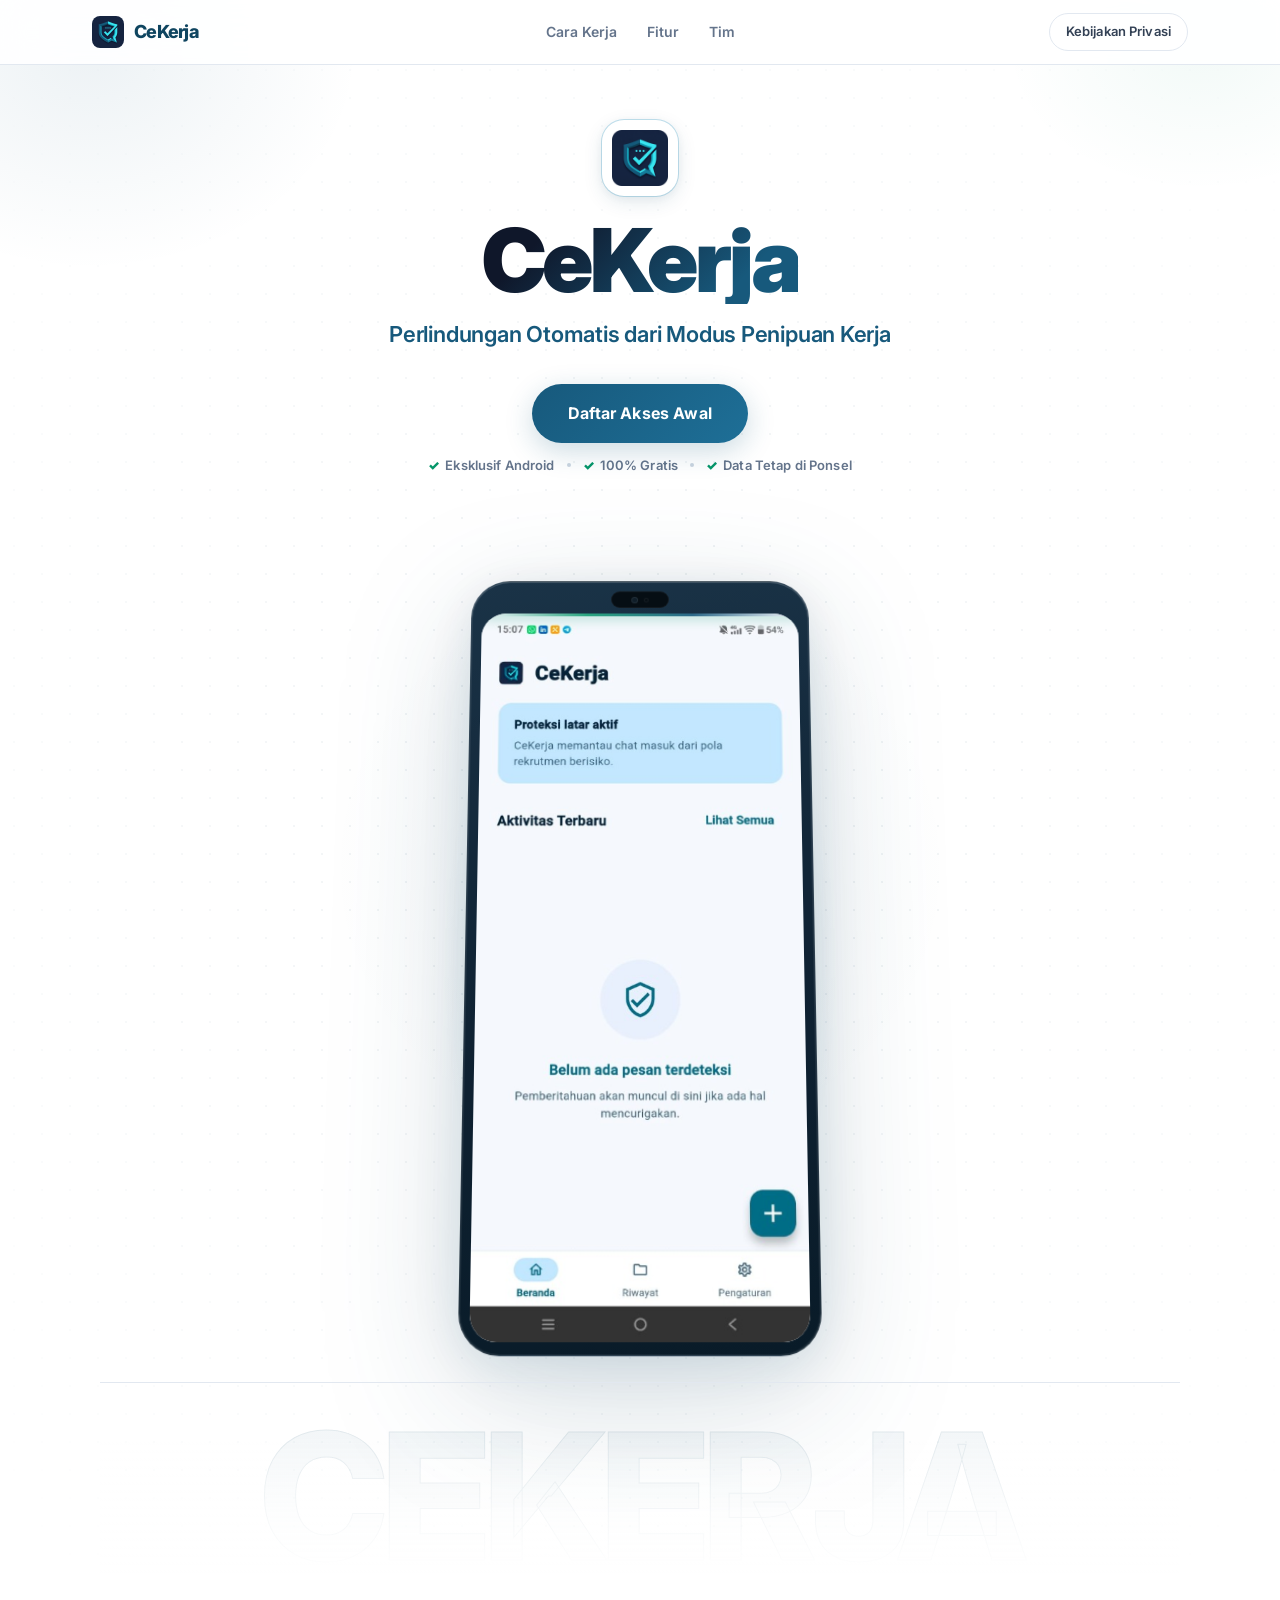
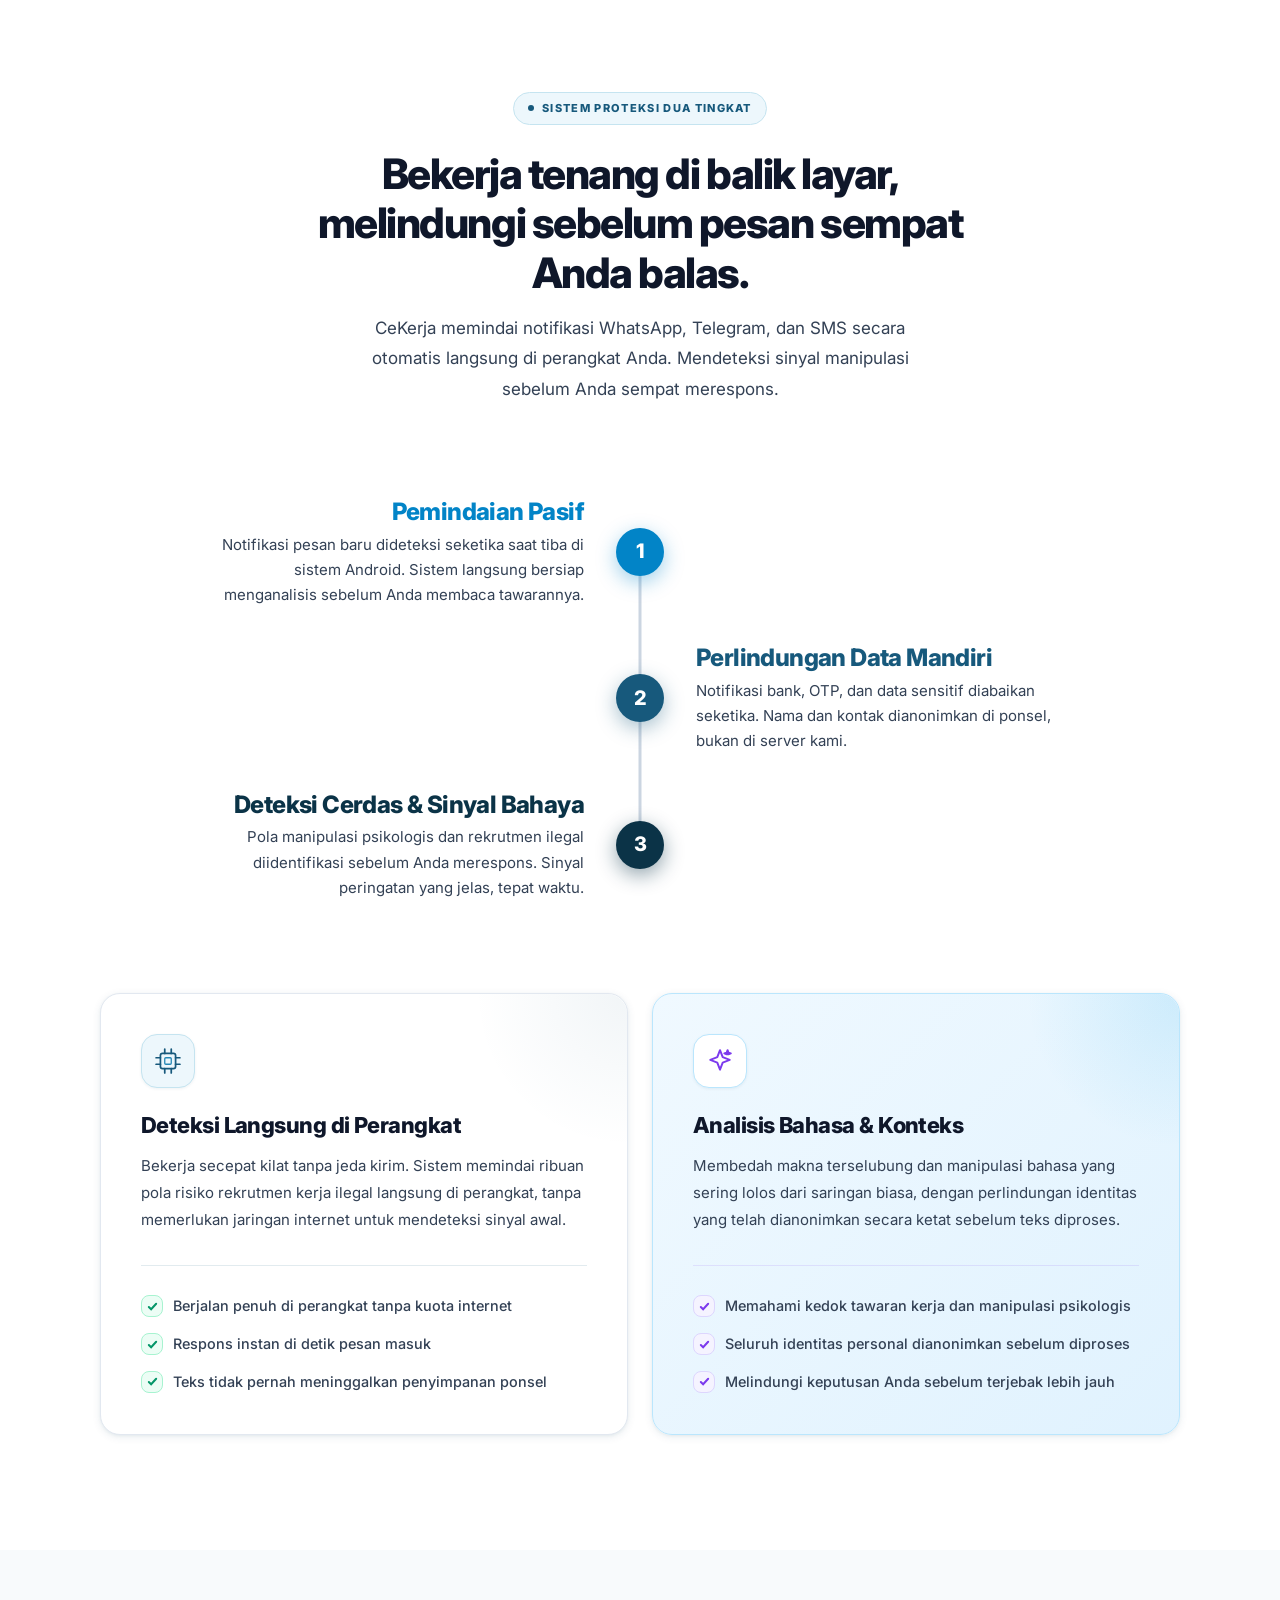
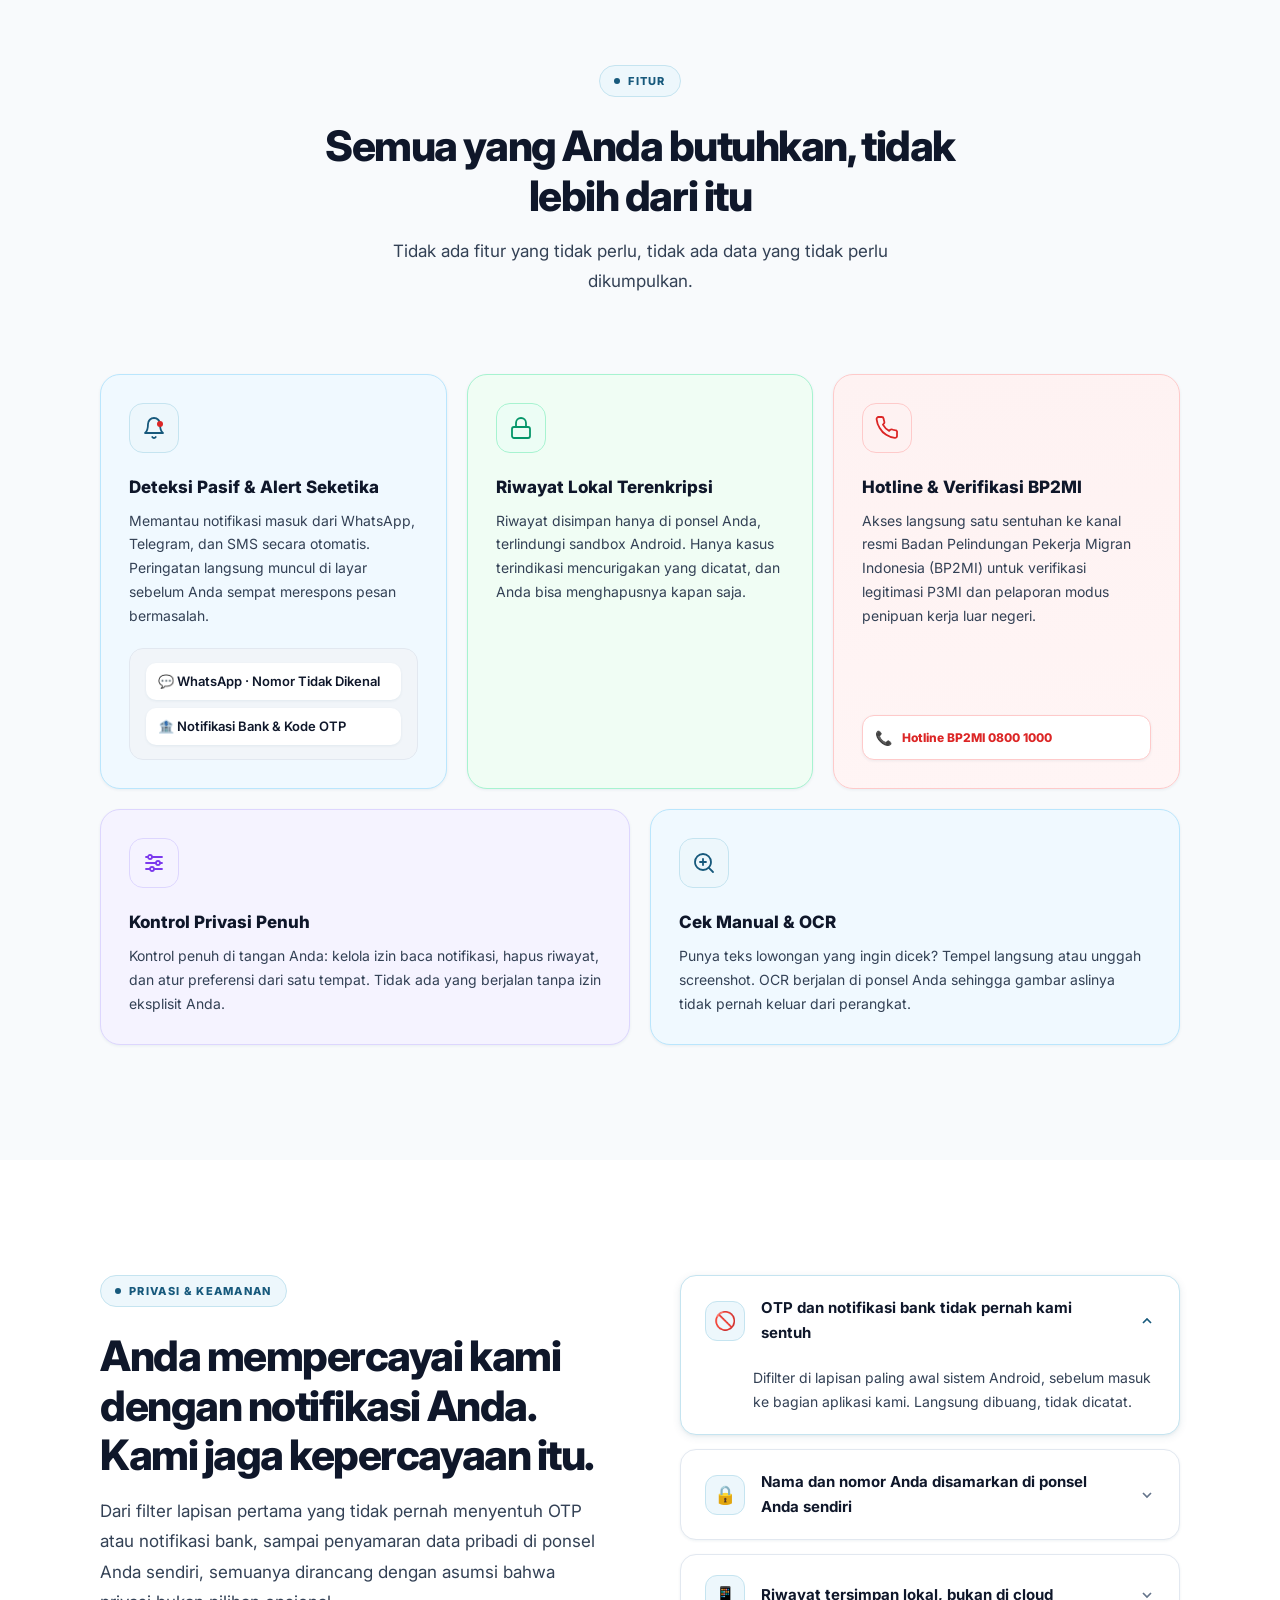
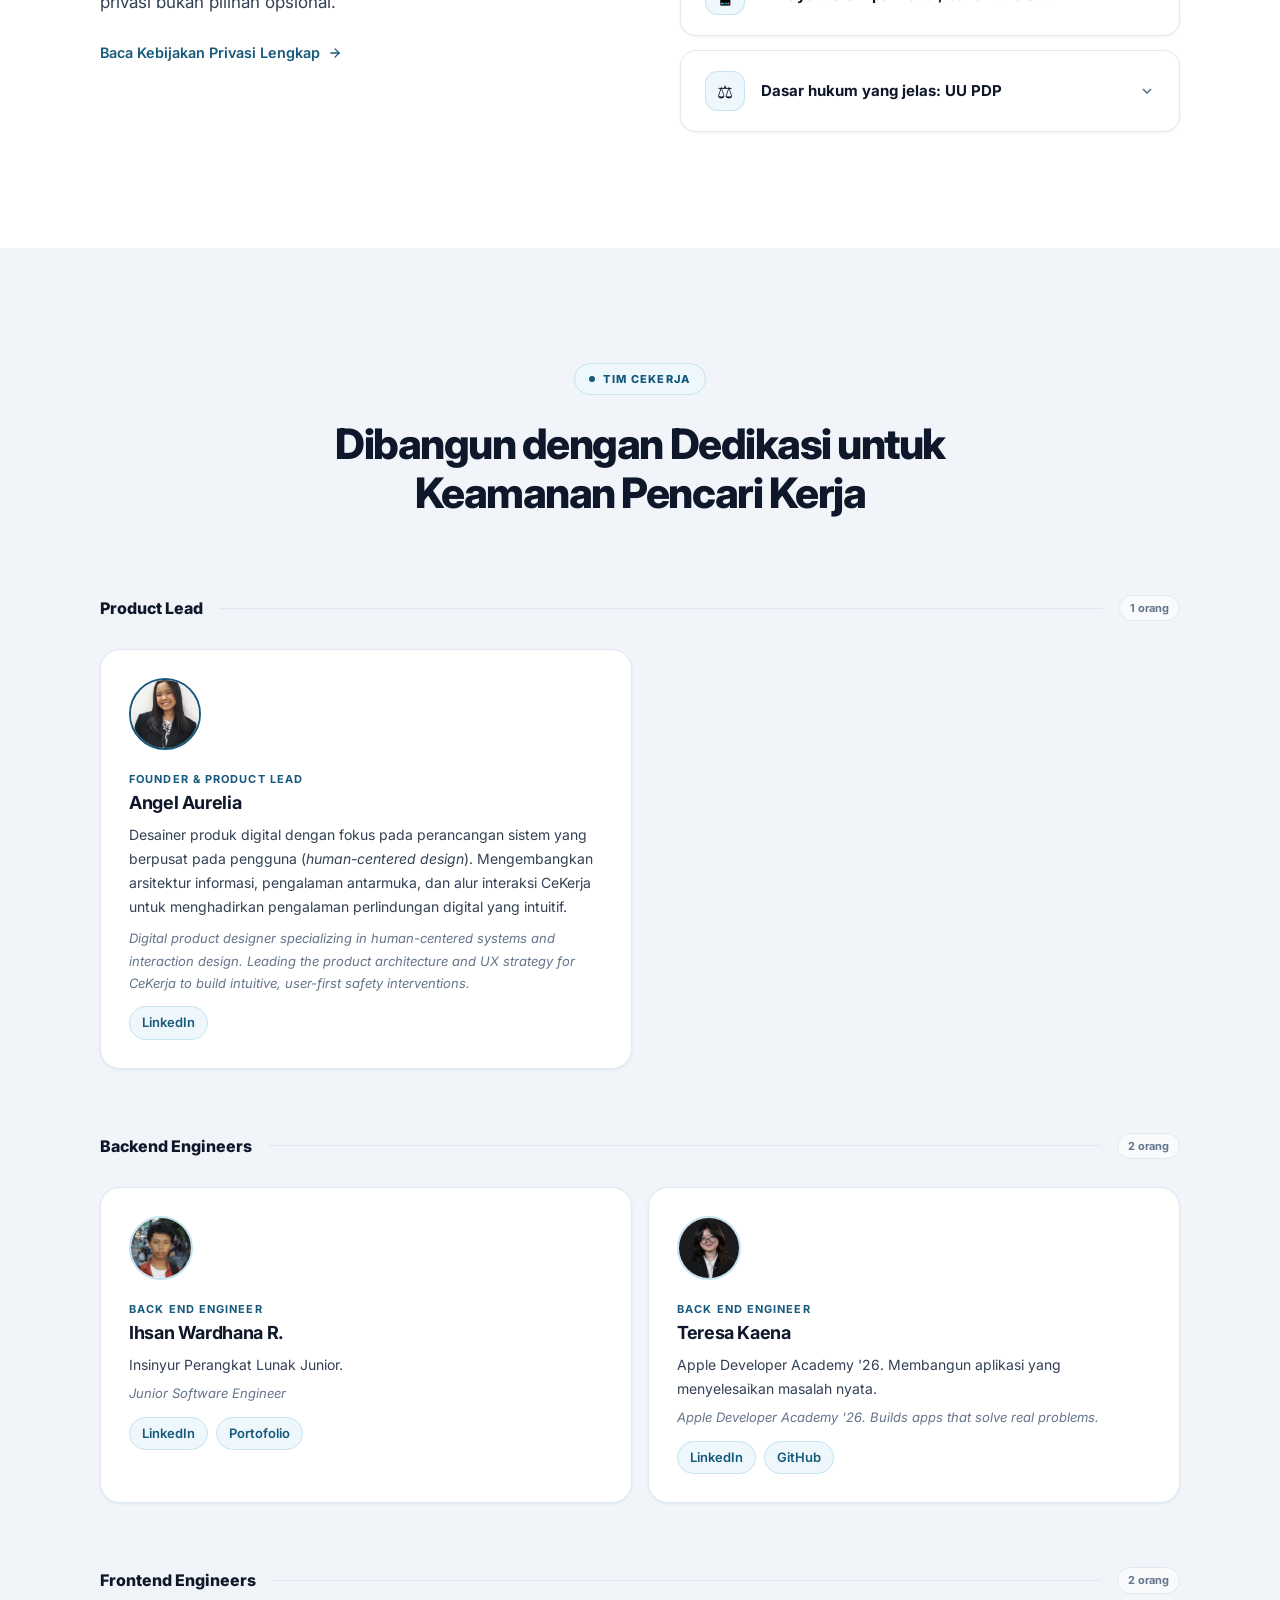
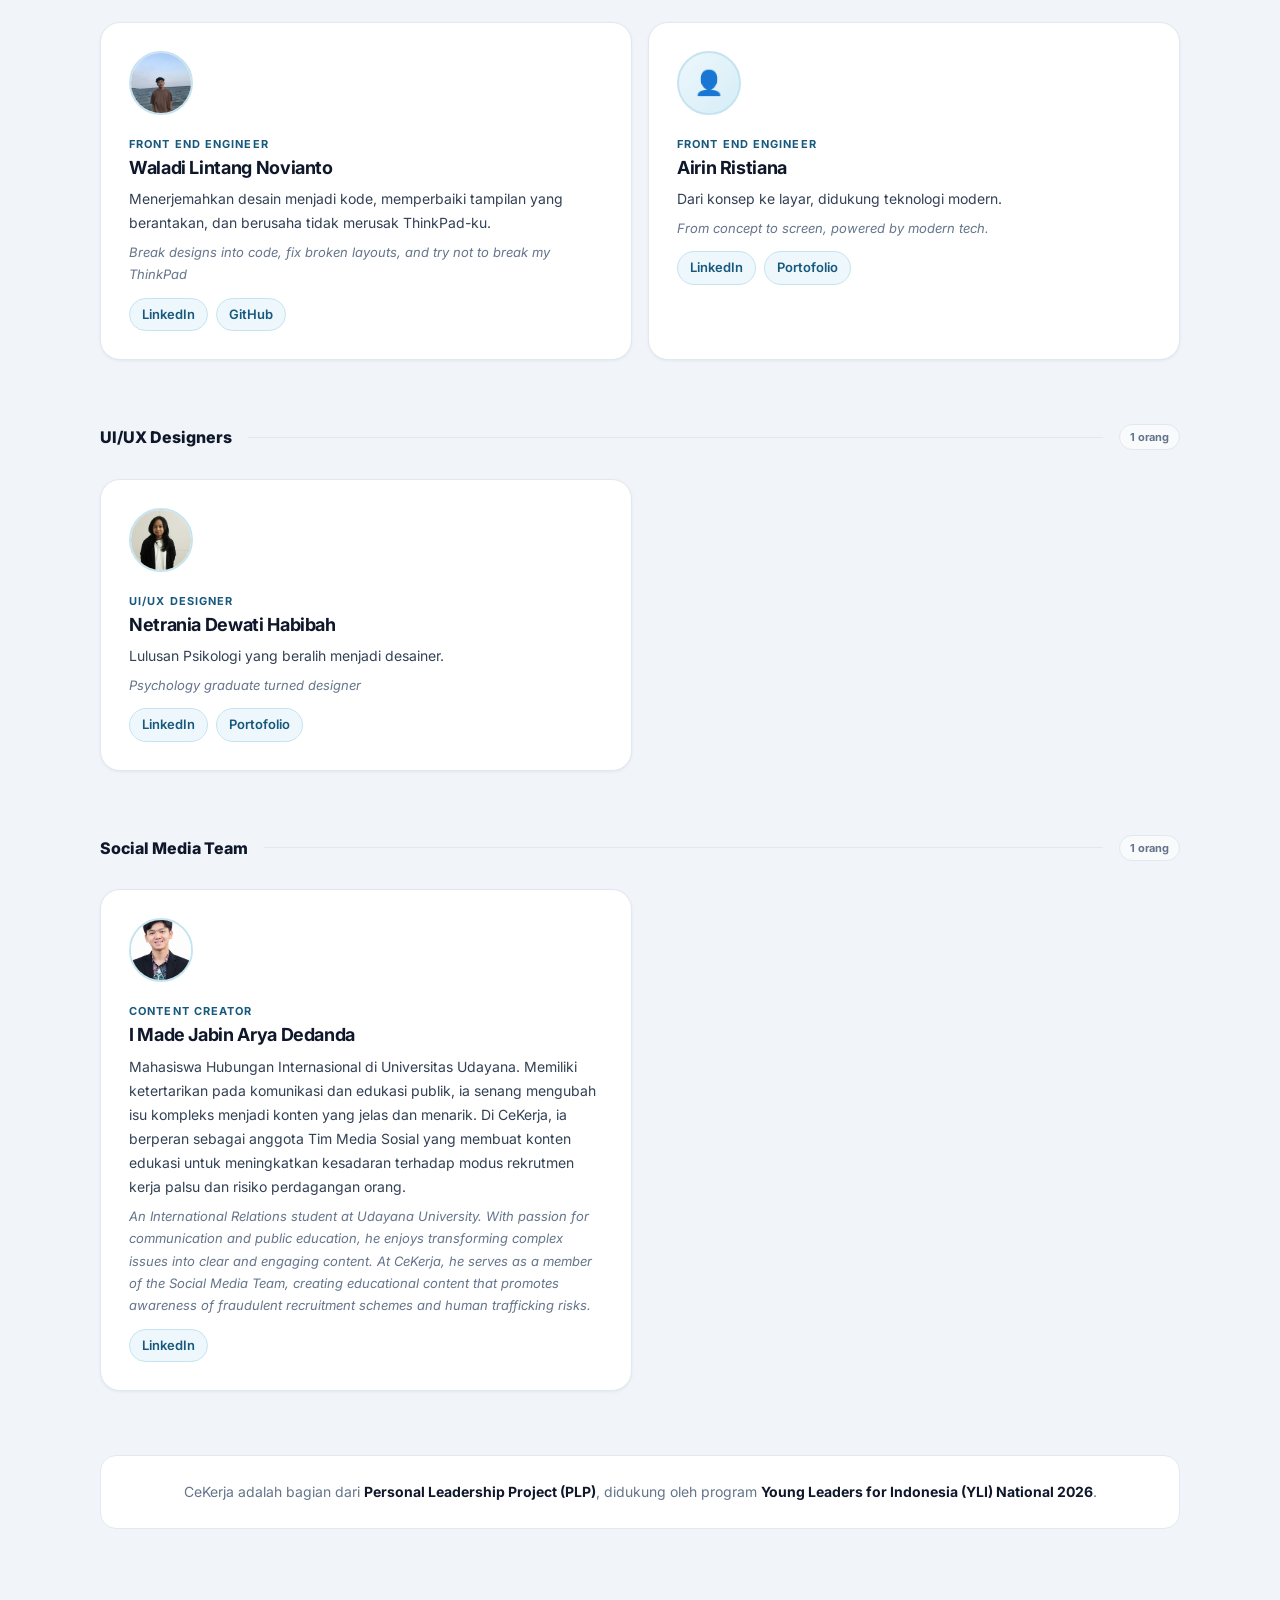
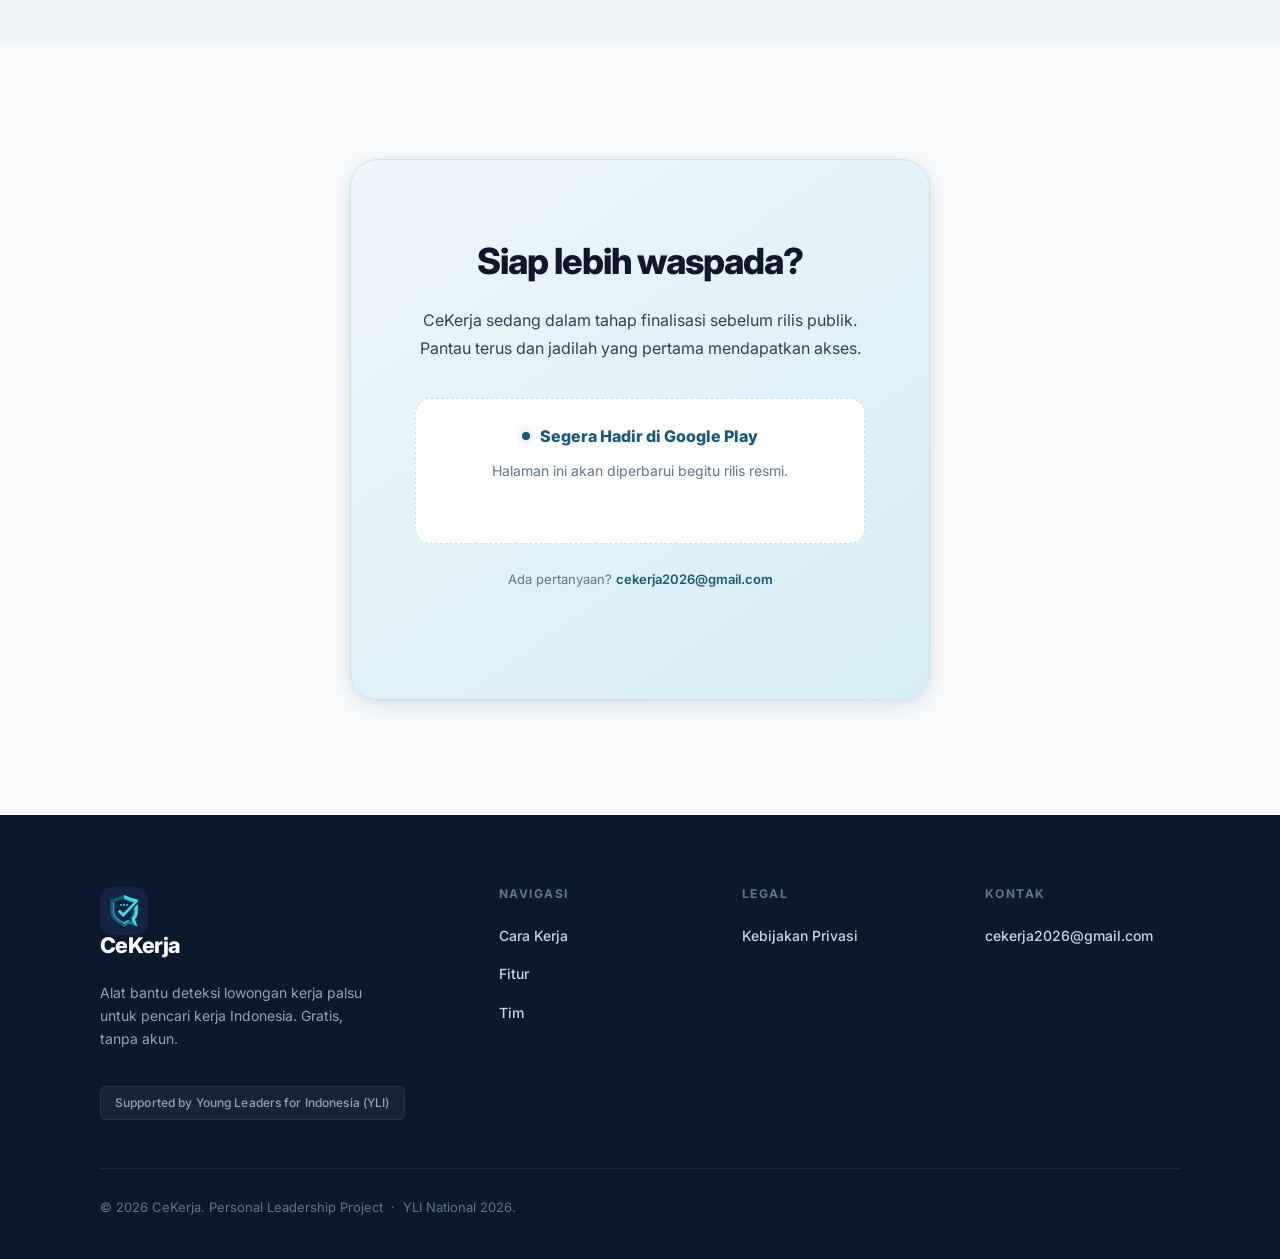
==== commit 92a98cf9: "Update app screenshot, team profiles with bilingual bios, and copy adjustments" ====
--- a/index.html
+++ b/index.html
@@ -12,8 +12,8 @@
   <link rel="preconnect" href="https://fonts.googleapis.com" />
   <link rel="preconnect" href="https://fonts.gstatic.com" crossorigin />
   <link href="https://fonts.googleapis.com/css2?family=Inter:wght@400;500;600;700;800;900&display=swap" rel="stylesheet" />
-  <link rel="stylesheet" href="css/style.css" />
-  <link rel="stylesheet" href="css/hero.css" />
+  <link rel="stylesheet" href="css/style.css?v=2" />
+  <link rel="stylesheet" href="css/hero.css?v=2" />
 </head>
 <body>
 
@@ -129,90 +129,12 @@
                   <!-- Scanner beam animation line -->
                   <div class="lux-phone__scan-beam"></div>
 
-                  <!-- Status bar -->
-                  <div class="lux-phone__sbar">
-                    <span class="lux-phone__sbar-time">09:41</span>
-                    <div class="lux-phone__sbar-icons">
-                      <i style="width:14px;height:5px;border-radius:3px;"></i>
-                      <i style="width:10px;height:5px;border-radius:3px;opacity:0.5;"></i>
-                      <i style="width:7px;height:7px;border-radius:50%;"></i>
-                    </div>
-                  </div>
-
-                  <!-- App bar -->
-                  <div class="lux-phone__appbar">
-                    <div class="lux-phone__appbar-left">
-                      <div class="lux-phone__app-logo">C</div>
-                      <div>
-                        <div class="lux-phone__app-title">CeKerja</div>
-                        <div class="lux-phone__app-sub">Lindungi dirimu</div>
-                      </div>
-                    </div>
-                    <div class="lux-phone__status-badge">
-                      <span class="lux-phone__status-dot"></span>
-                      AKTIF
-                    </div>
-                  </div>
-
-                  <!-- Notification feed -->
-                  <div class="lux-phone__feed">
-
-                    <!-- Danger card -->
-                    <div class="lux-notif lux-notif--danger">
-                      <div class="lux-notif__top">
-                        <div class="lux-notif__badge">
-                          <span class="lux-notif__badge-dot"></span>
-                          Risiko Tinggi
-                        </div>
-                        <span class="lux-notif__time">barusan</span>
-                      </div>
-                      <div class="lux-notif__body">Pola modus penipuan TKI terdeteksi dari pesan baru.</div>
-                      <div class="lux-notif__source">via WhatsApp &nbsp;·&nbsp; nomor tidak dikenal</div>
-                    </div>
-
-                    <!-- Safe card -->
-                    <div class="lux-notif lux-notif--safe">
-                      <div class="lux-notif__top">
-                        <div class="lux-notif__badge">
-                          <span class="lux-notif__badge-dot"></span>
-                          Aman, Dilewati
-                        </div>
-                        <span class="lux-notif__time">2m lalu</span>
-                      </div>
-                      <div class="lux-notif__body">Notifikasi bank tidak pernah kami sentuh.</div>
-                      <div class="lux-notif__source">OTP diblokir di filter awal</div>
-                    </div>
-
-                    <!-- Muted card -->
-                    <div class="lux-notif lux-notif--muted">
-                      <div class="lux-notif__top">
-                        <div class="lux-notif__badge">Dipantau</div>
-                        <span class="lux-notif__time">5m lalu</span>
-                      </div>
-                      <div class="lux-notif__body">Pemindaian pasif aktif di latar belakang.</div>
-                    </div>
-
-                  </div>
-
-                  <!-- Score strip -->
-                  <div class="lux-phone__scores">
-                    <div class="lux-score">
-                      <div class="lux-score__val lux-score__val--danger">87</div>
-                      <div class="lux-score__label">Skor risiko</div>
-                    </div>
-                    <div class="lux-score">
-                      <div class="lux-score__val lux-score__val--danger">3</div>
-                      <div class="lux-score__label">Pola cocok</div>
-                    </div>
-                    <div class="lux-score">
-                      <div class="lux-score__val lux-score__val--safe">&#10003;</div>
-                      <div class="lux-score__label">PII disamarkan</div>
-                    </div>
-                    <div class="lux-score">
-                      <div class="lux-score__val lux-score__val--teal">T1</div>
-                      <div class="lux-score__label">On-device</div>
-                    </div>
-                  </div>
+                  <!-- Real App Screenshot -->
+                  <img
+                    src="assets/images/cekerja-app-screen.jpg?v=3"
+                    alt="Tampilan Aplikasi CeKerja"
+                    class="lux-phone__screenshot"
+                  />
 
                 </div><!-- /.lux-phone__screen -->
               </div><!-- /.lux-phone__frame -->
@@ -410,7 +332,7 @@
             Semua yang Anda butuhkan, tidak lebih dari itu
           </h2>
           <p class="lx-section-sub">
-            CeKerja dirancang ramping. Tidak ada fitur yang tidak perlu, tidak ada data yang tidak perlu dikumpulkan.
+            Tidak ada fitur yang tidak perlu, tidak ada data yang tidak perlu dikumpulkan.
           </p>
         </header>
 
@@ -611,9 +533,6 @@
           <h2 class="lx-section-title" id="tim-heading">
             Dibangun dengan Dedikasi untuk Keamanan Pencari Kerja
           </h2>
-          <p class="lx-section-sub">
-            CeKerja adalah proyek kolaborasi yang lahir dari kepedulian nyata terhadap keselamatan pencari kerja Indonesia. Ini tim yang membangunnya.
-          </p>
         </header>
 
         <!-- Product Lead -->
@@ -624,14 +543,21 @@
             <span class="team-role-badge">1 orang</span>
           </div>
           <div class="team-grid team-grid--two">
-            <article class="member-card member-card--lead" aria-label="Profil Angel Aurelia, Product Lead">
-              <div class="member-card__avatar" aria-hidden="true">👤</div>
+            <article class="member-card member-card--lead" aria-label="Profil Angel Aurelia">
+              <div class="member-card__avatar" aria-hidden="true">
+                <img src="assets/team/angel.png" alt="Angel Aurelia" loading="lazy" />
+              </div>
               <div>
-                <div class="member-card__role">Product Lead &nbsp;·&nbsp; Privacy &amp; Compliance</div>
+                <div class="member-card__role">Founder &amp; Product Lead</div>
                 <h4 class="member-card__name">Angel Aurelia</h4>
-                <p class="member-card__bio member-card__bio--placeholder">Bio menyusul.</p>
+                <p class="member-card__bio" style="margin-bottom:0.5rem;">
+                  Desainer produk digital dengan fokus pada perancangan sistem yang berpusat pada pengguna (<em>human-centered design</em>). Mengembangkan arsitektur informasi, pengalaman antarmuka, dan alur interaksi CeKerja untuk menghadirkan pengalaman perlindungan digital yang intuitif.
+                </p>
+                <p class="member-card__bio" style="color:var(--text-muted);font-style:italic;font-size:0.8125rem;margin-bottom:0.75rem;">
+                  Digital product designer specializing in human-centered systems and interaction design. Leading the product architecture and UX strategy for CeKerja to build intuitive, user-first safety interventions.
+                </p>
                 <div class="member-card__links">
-                  <span class="member-card__link member-card__link--placeholder" aria-label="LinkedIn belum tersedia">LinkedIn</span>
+                  <a href="https://www.linkedin.com/in/angel-aurelia/" target="_blank" rel="noopener noreferrer" class="member-card__link">LinkedIn</a>
                 </div>
               </div>
             </article>
@@ -647,28 +573,34 @@
           </div>
           <div class="team-grid team-grid--two">
 
-            <article class="member-card" aria-label="Profil Backend Engineer 1">
-              <div class="member-card__avatar" aria-hidden="true">👤</div>
+            <article class="member-card" aria-label="Profil Ihsan Wardhana R.">
+              <div class="member-card__avatar" aria-hidden="true">
+                <img src="assets/team/ihsan.jpg" alt="Ihsan Wardhana R." loading="lazy" />
+              </div>
               <div>
-                <div class="member-card__role">Backend Engineer</div>
-                <h4 class="member-card__name" style="color:var(--text-micro);font-style:italic;">Nama menyusul</h4>
-                <p class="member-card__bio member-card__bio--placeholder">Bio menyusul.</p>
+                <div class="member-card__role">Back End Engineer</div>
+                <h4 class="member-card__name">Ihsan Wardhana R.</h4>
+                <p class="member-card__bio" style="margin-bottom:0.35rem;">Insinyur Perangkat Lunak Junior.</p>
+                <p class="member-card__bio" style="color:var(--text-muted);font-style:italic;font-size:0.8125rem;margin-bottom:0.75rem;">Junior Software Engineer</p>
                 <div class="member-card__links">
-                  <span class="member-card__link member-card__link--placeholder">LinkedIn</span>
-                  <span class="member-card__link member-card__link--placeholder">GitHub</span>
+                  <a href="https://www.linkedin.com/in/ihsan-wardhana-r/" target="_blank" rel="noopener noreferrer" class="member-card__link">LinkedIn</a>
+                  <a href="https://ihsanwd10.my.id" target="_blank" rel="noopener noreferrer" class="member-card__link">Portofolio</a>
                 </div>
               </div>
             </article>
 
-            <article class="member-card" aria-label="Profil Backend Engineer 2">
-              <div class="member-card__avatar" aria-hidden="true">👤</div>
+            <article class="member-card" aria-label="Profil Teresa Kaena">
+              <div class="member-card__avatar" aria-hidden="true">
+                <img src="assets/team/teresa.jpg" alt="Teresa Kaena" loading="lazy" />
+              </div>
               <div>
-                <div class="member-card__role">Backend Engineer</div>
-                <h4 class="member-card__name" style="color:var(--text-micro);font-style:italic;">Nama menyusul</h4>
-                <p class="member-card__bio member-card__bio--placeholder">Bio menyusul.</p>
+                <div class="member-card__role">Back End Engineer</div>
+                <h4 class="member-card__name">Teresa Kaena</h4>
+                <p class="member-card__bio" style="margin-bottom:0.35rem;">Apple Developer Academy '26. Membangun aplikasi yang menyelesaikan masalah nyata.</p>
+                <p class="member-card__bio" style="color:var(--text-muted);font-style:italic;font-size:0.8125rem;margin-bottom:0.75rem;">Apple Developer Academy '26. Builds apps that solve real problems.</p>
                 <div class="member-card__links">
-                  <span class="member-card__link member-card__link--placeholder">LinkedIn</span>
-                  <span class="member-card__link member-card__link--placeholder">GitHub</span>
+                  <a href="https://www.linkedin.com/in/teresakae/" target="_blank" rel="noopener noreferrer" class="member-card__link">LinkedIn</a>
+                  <a href="https://github.com/teresakae" target="_blank" rel="noopener noreferrer" class="member-card__link">GitHub</a>
                 </div>
               </div>
             </article>
@@ -685,28 +617,32 @@
           </div>
           <div class="team-grid team-grid--two">
 
-            <article class="member-card" aria-label="Profil Frontend Engineer 1">
+            <article class="member-card" aria-label="Profil Waladi Lintang Novianto">
+              <div class="member-card__avatar" aria-hidden="true">
+                <img src="assets/team/waladi.jpg" alt="Waladi Lintang Novianto" loading="lazy" />
+              </div>
+              <div>
+                <div class="member-card__role">Front End Engineer</div>
+                <h4 class="member-card__name">Waladi Lintang Novianto</h4>
+                <p class="member-card__bio" style="margin-bottom:0.35rem;">Menerjemahkan desain menjadi kode, memperbaiki tampilan yang berantakan, dan berusaha tidak merusak ThinkPad-ku.</p>
+                <p class="member-card__bio" style="color:var(--text-muted);font-style:italic;font-size:0.8125rem;margin-bottom:0.75rem;">Break designs into code, fix broken layouts, and try not to break my ThinkPad</p>
+                <div class="member-card__links">
+                  <a href="https://www.linkedin.com/in/waladi-lintang-novianto" target="_blank" rel="noopener noreferrer" class="member-card__link">LinkedIn</a>
+                  <a href="https://github.com/LintangNov" target="_blank" rel="noopener noreferrer" class="member-card__link">GitHub</a>
+                </div>
+              </div>
+            </article>
+
+            <article class="member-card" aria-label="Profil Airin Ristiana">
               <div class="member-card__avatar" aria-hidden="true">👤</div>
               <div>
-                <div class="member-card__role">Frontend Engineer</div>
-                <h4 class="member-card__name" style="color:var(--text-micro);font-style:italic;">Nama menyusul</h4>
-                <p class="member-card__bio member-card__bio--placeholder">Bio menyusul.</p>
+                <div class="member-card__role">Front End Engineer</div>
+                <h4 class="member-card__name">Airin Ristiana</h4>
+                <p class="member-card__bio" style="margin-bottom:0.35rem;">Dari konsep ke layar, didukung teknologi modern.</p>
+                <p class="member-card__bio" style="color:var(--text-muted);font-style:italic;font-size:0.8125rem;margin-bottom:0.75rem;">From concept to screen, powered by modern tech.</p>
                 <div class="member-card__links">
-                  <span class="member-card__link member-card__link--placeholder">LinkedIn</span>
-                  <span class="member-card__link member-card__link--placeholder">GitHub</span>
-                </div>
-              </div>
-            </article>
-
-            <article class="member-card" aria-label="Profil Frontend Engineer 2">
-              <div class="member-card__avatar" aria-hidden="true">👤</div>
-              <div>
-                <div class="member-card__role">Frontend Engineer</div>
-                <h4 class="member-card__name" style="color:var(--text-micro);font-style:italic;">Nama menyusul</h4>
-                <p class="member-card__bio member-card__bio--placeholder">Bio menyusul.</p>
-                <div class="member-card__links">
-                  <span class="member-card__link member-card__link--placeholder">LinkedIn</span>
-                  <span class="member-card__link member-card__link--placeholder">GitHub</span>
+                  <a href="https://www.linkedin.com/in/airinristiana" target="_blank" rel="noopener noreferrer" class="member-card__link">LinkedIn</a>
+                  <a href="https://porto-airin.vercel.app/" target="_blank" rel="noopener noreferrer" class="member-card__link">Portofolio</a>
                 </div>
               </div>
             </article>
@@ -719,32 +655,22 @@
           <div class="team-group__label">
             <h3 id="group-design-heading" style="font-size:1rem;font-weight:800;color:var(--text-head);white-space:nowrap;">UI/UX Designers</h3>
             <div class="team-group__divider"></div>
-            <span class="team-role-badge">2 orang</span>
+            <span class="team-role-badge">1 orang</span>
           </div>
           <div class="team-grid team-grid--two">
 
-            <article class="member-card" aria-label="Profil UI/UX Designer 1">
-              <div class="member-card__avatar" aria-hidden="true">👤</div>
+            <article class="member-card" aria-label="Profil Netrania Dewati Habibah">
+              <div class="member-card__avatar" aria-hidden="true">
+                <img src="assets/team/netrania.jpg" alt="Netrania Dewati Habibah" loading="lazy" />
+              </div>
               <div>
                 <div class="member-card__role">UI/UX Designer</div>
-                <h4 class="member-card__name" style="color:var(--text-micro);font-style:italic;">Nama menyusul</h4>
-                <p class="member-card__bio member-card__bio--placeholder">Bio menyusul.</p>
+                <h4 class="member-card__name">Netrania Dewati Habibah</h4>
+                <p class="member-card__bio" style="margin-bottom:0.35rem;">Lulusan Psikologi yang beralih menjadi desainer.</p>
+                <p class="member-card__bio" style="color:var(--text-muted);font-style:italic;font-size:0.8125rem;margin-bottom:0.75rem;">Psychology graduate turned designer</p>
                 <div class="member-card__links">
-                  <span class="member-card__link member-card__link--placeholder">LinkedIn</span>
-                  <span class="member-card__link member-card__link--placeholder">Portofolio</span>
-                </div>
-              </div>
-            </article>
-
-            <article class="member-card" aria-label="Profil UI/UX Designer 2">
-              <div class="member-card__avatar" aria-hidden="true">👤</div>
-              <div>
-                <div class="member-card__role">UI/UX Designer</div>
-                <h4 class="member-card__name" style="color:var(--text-micro);font-style:italic;">Nama menyusul</h4>
-                <p class="member-card__bio member-card__bio--placeholder">Bio menyusul.</p>
-                <div class="member-card__links">
-                  <span class="member-card__link member-card__link--placeholder">LinkedIn</span>
-                  <span class="member-card__link member-card__link--placeholder">Portofolio</span>
+                  <a href="https://www.linkedin.com/in/netraniadh" target="_blank" rel="noopener noreferrer" class="member-card__link">LinkedIn</a>
+                  <a href="https://byntrania.framer.website/" target="_blank" rel="noopener noreferrer" class="member-card__link">Portofolio</a>
                 </div>
               </div>
             </article>
@@ -757,43 +683,21 @@
           <div class="team-group__label">
             <h3 id="group-socmed-heading" style="font-size:1rem;font-weight:800;color:var(--text-head);white-space:nowrap;">Social Media Team</h3>
             <div class="team-group__divider"></div>
-            <span class="team-role-badge">3 orang</span>
-          </div>
-          <div class="team-grid team-grid--three">
-
-            <article class="member-card" aria-label="Profil Content Creator 1">
-              <div class="member-card__avatar" aria-hidden="true">👤</div>
+            <span class="team-role-badge">1 orang</span>
+          </div>
+          <div class="team-grid team-grid--two">
+
+            <article class="member-card" aria-label="Profil I Made Jabin Arya Dedanda">
+              <div class="member-card__avatar" aria-hidden="true">
+                <img src="assets/team/jabin.jpg" alt="I Made Jabin Arya Dedanda" loading="lazy" />
+              </div>
               <div>
                 <div class="member-card__role">Content Creator</div>
-                <h4 class="member-card__name" style="color:var(--text-micro);font-style:italic;">Nama menyusul</h4>
-                <p class="member-card__bio member-card__bio--placeholder">Bio menyusul.</p>
+                <h4 class="member-card__name">I Made Jabin Arya Dedanda</h4>
+                <p class="member-card__bio" style="margin-bottom:0.35rem;">Mahasiswa Hubungan Internasional di Universitas Udayana. Memiliki ketertarikan pada komunikasi dan edukasi publik, ia senang mengubah isu kompleks menjadi konten yang jelas dan menarik. Di CeKerja, ia berperan sebagai anggota Tim Media Sosial yang membuat konten edukasi untuk meningkatkan kesadaran terhadap modus rekrutmen kerja palsu dan risiko perdagangan orang.</p>
+                <p class="member-card__bio" style="color:var(--text-muted);font-style:italic;font-size:0.8125rem;margin-bottom:0.75rem;">An International Relations student at Udayana University. With passion for communication and public education, he enjoys transforming complex issues into clear and engaging content. At CeKerja, he serves as a member of the Social Media Team, creating educational content that promotes awareness of fraudulent recruitment schemes and human trafficking risks.</p>
                 <div class="member-card__links">
-                  <span class="member-card__link member-card__link--placeholder">LinkedIn</span>
-                </div>
-              </div>
-            </article>
-
-            <article class="member-card" aria-label="Profil Content Creator 2">
-              <div class="member-card__avatar" aria-hidden="true">👤</div>
-              <div>
-                <div class="member-card__role">Content Creator</div>
-                <h4 class="member-card__name" style="color:var(--text-micro);font-style:italic;">Nama menyusul</h4>
-                <p class="member-card__bio member-card__bio--placeholder">Bio menyusul.</p>
-                <div class="member-card__links">
-                  <span class="member-card__link member-card__link--placeholder">LinkedIn</span>
-                </div>
-              </div>
-            </article>
-
-            <article class="member-card" aria-label="Profil Graphic Designer">
-              <div class="member-card__avatar" aria-hidden="true">👤</div>
-              <div>
-                <div class="member-card__role">Graphic Designer</div>
-                <h4 class="member-card__name" style="color:var(--text-micro);font-style:italic;">Nama menyusul</h4>
-                <p class="member-card__bio member-card__bio--placeholder">Bio menyusul.</p>
-                <div class="member-card__links">
-                  <span class="member-card__link member-card__link--placeholder">LinkedIn</span>
-                  <span class="member-card__link member-card__link--placeholder">Portofolio</span>
+                  <a href="https://www.linkedin.com/in/i-made-jabin-arya-dedanda-939195354" target="_blank" rel="noopener noreferrer" class="member-card__link">LinkedIn</a>
                 </div>
               </div>
             </article>
--- a/css/hero.css
+++ b/css/hero.css
@@ -446,8 +446,8 @@
 /* Phone frame */
 .lux-phone {
   position: relative;
-  width: 250px;
-  transform: perspective(1000px) rotateX(8deg);
+  width: 330px;
+  transform: perspective(1000px) rotateX(6deg);
   animation: lux-float 7s ease-in-out infinite;
   filter: drop-shadow(0 32px 64px rgba(15,69,96,0.18))
           drop-shadow(0 8px 20px rgba(15,69,96,0.10));
@@ -459,8 +459,8 @@
           drop-shadow(0 12px 28px rgba(15,69,96,0.14));
 }
 @keyframes lux-float {
-  0%,100% { transform: perspective(1000px) rotateX(8deg) translateY(0px); }
-  50%      { transform: perspective(1000px) rotateX(8deg) translateY(-10px); }
+  0%,100% { transform: perspective(1000px) rotateX(6deg) translateY(0px); }
+  50%      { transform: perspective(1000px) rotateX(6deg) translateY(-10px); }
 }
 
 /* Glow halo behind phone */
@@ -476,9 +476,9 @@
 
 .lux-phone__frame {
   background: linear-gradient(170deg, #1a3347 0%, #0f2233 55%, #091b28 100%);
-  border-radius: 38px;
-  padding: 12px 10px 18px;
-  border: 1px solid rgba(255,255,255,0.10);
+  border-radius: 40px;
+  padding: 10px 10px 12px;
+  border: 1px solid rgba(255,255,255,0.12);
   position: relative;
   overflow: hidden;
   box-shadow:
@@ -488,16 +488,16 @@
 
 /* Camera island */
 .lux-phone__island {
-  width: 68px; height: 24px;
+  width: 60px; height: 18px;
   background: #060e14;
-  border-radius: 14px;
-  margin: 0 auto 8px;
+  border-radius: 12px;
+  margin: 0 auto 6px;
   display: flex; align-items: center; justify-content: center;
   gap: 6px;
   border: 1px solid rgba(255,255,255,0.05);
 }
 .lux-phone__island .cam {
-  width: 8px; height: 8px;
+  width: 7px; height: 7px;
   background: #101e29;
   border-radius: 50%;
   border: 1px solid rgba(255,255,255,0.08);
@@ -510,8 +510,16 @@
 
 .lux-phone__screen {
   background: #F0F4F8;
-  border-radius: 28px;
+  border-radius: 26px;
   overflow: hidden;
+  position: relative;
+}
+
+.lux-phone__screenshot {
+  width: 100%;
+  height: auto;
+  display: block;
+  border-radius: 24px;
 }
 
 /* Status bar */
@@ -688,7 +696,7 @@
 @media (min-width: 900px) {
   .hero-lux__headline { font-size: clamp(2.75rem, 5vw, 4.25rem); }
   .hero-lux__phone-col { margin-top: 2rem; }
-  .lux-phone { width: 260px; }
+  .lux-phone { width: 340px; }
 }
 
 /* ============================================================
@@ -1540,7 +1548,7 @@
   .hero-lux__trust-micro { justify-content: center; }
   .hero-lux__cta-wrap { align-items: center; }
   .hero-lux__phone-col { margin-top: 2.5rem; }
-  .lux-phone { width: 270px; }
+  .lux-phone { width: 350px; }
 }
 
 /* ── Secondary Nav Pill ── */
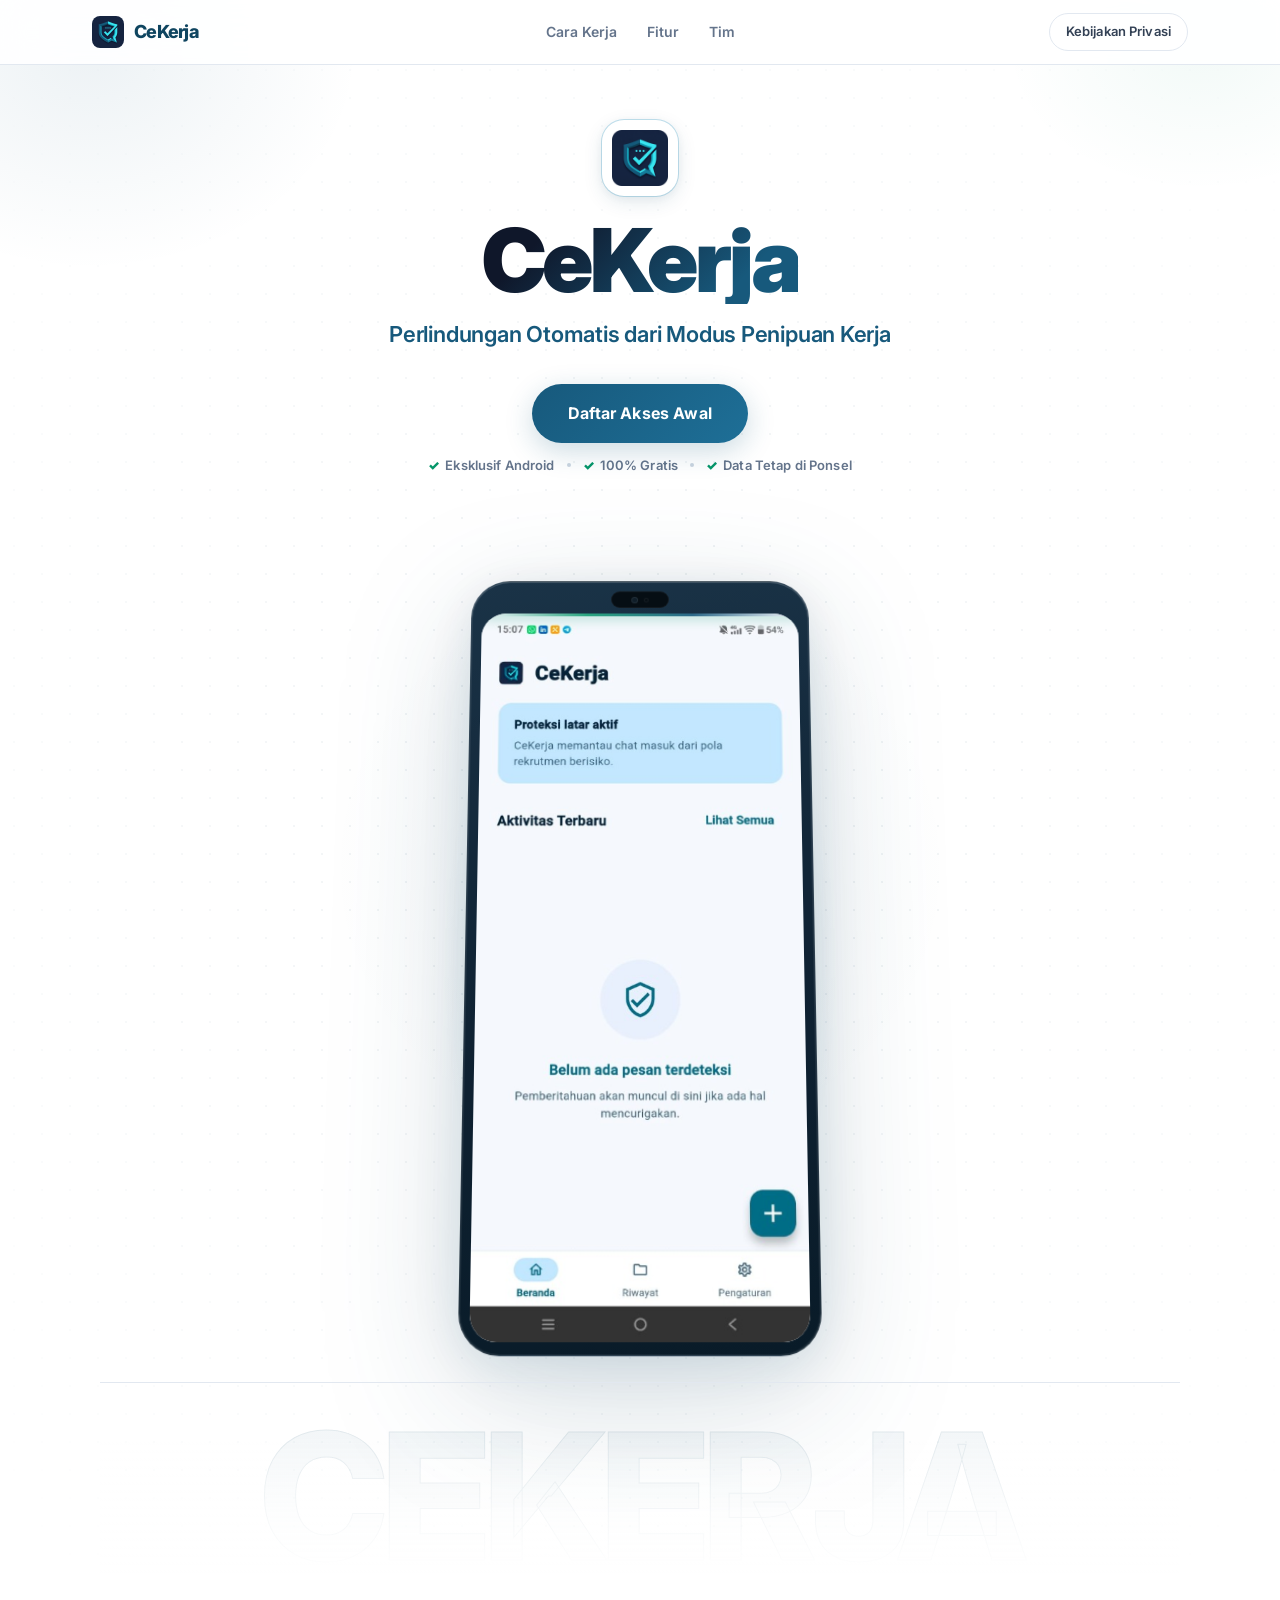
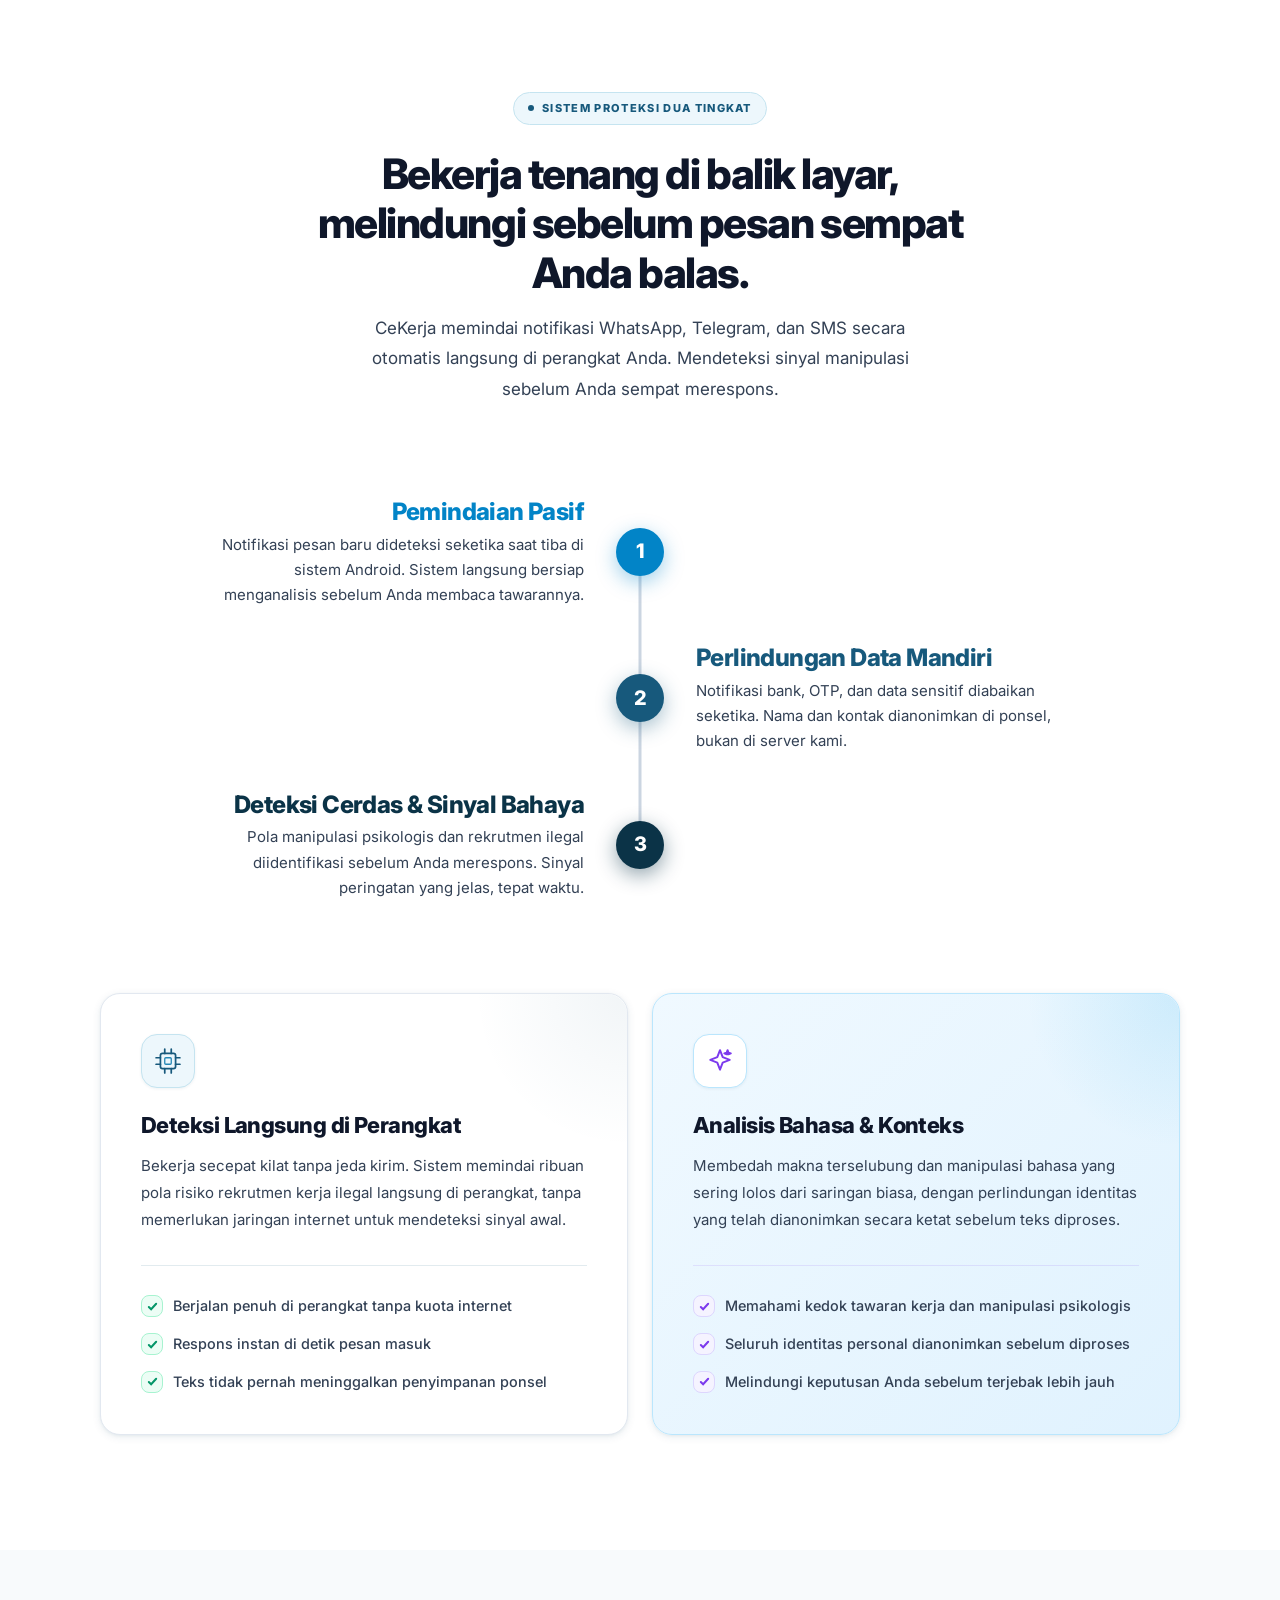
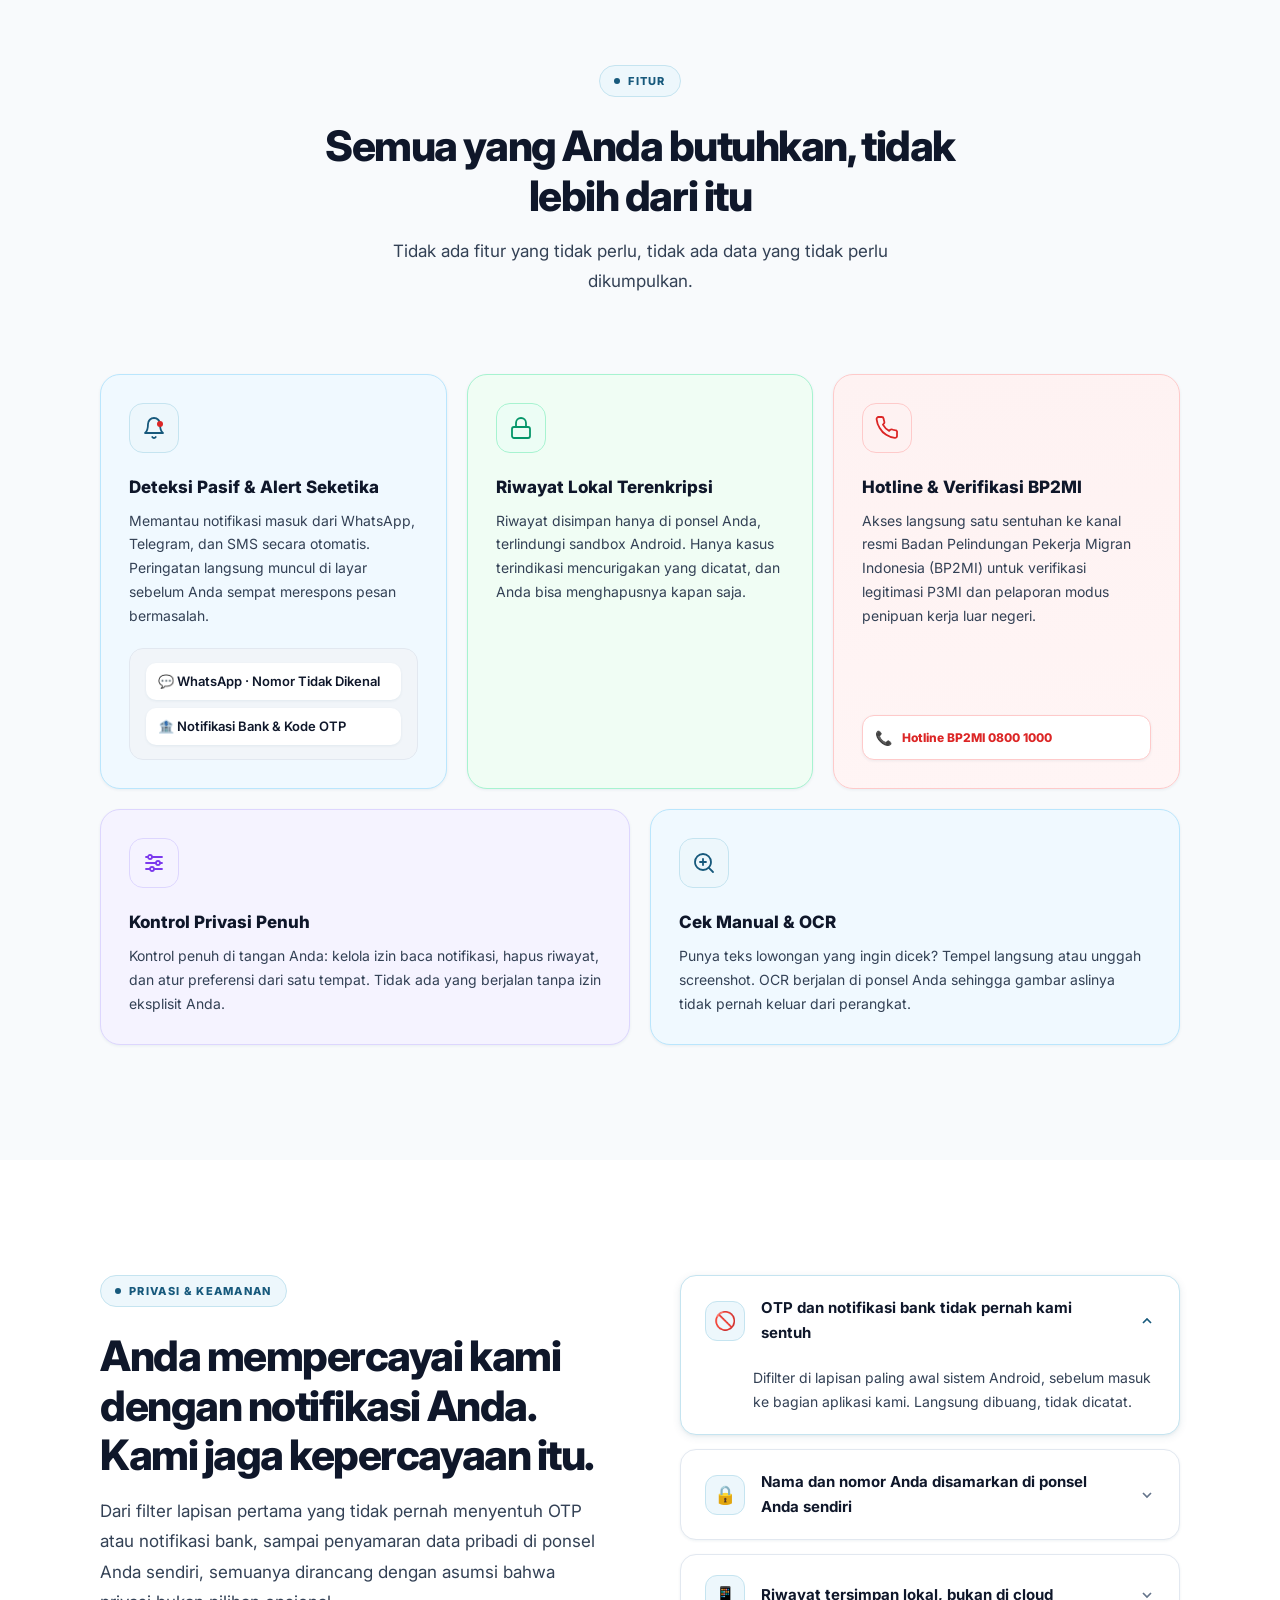
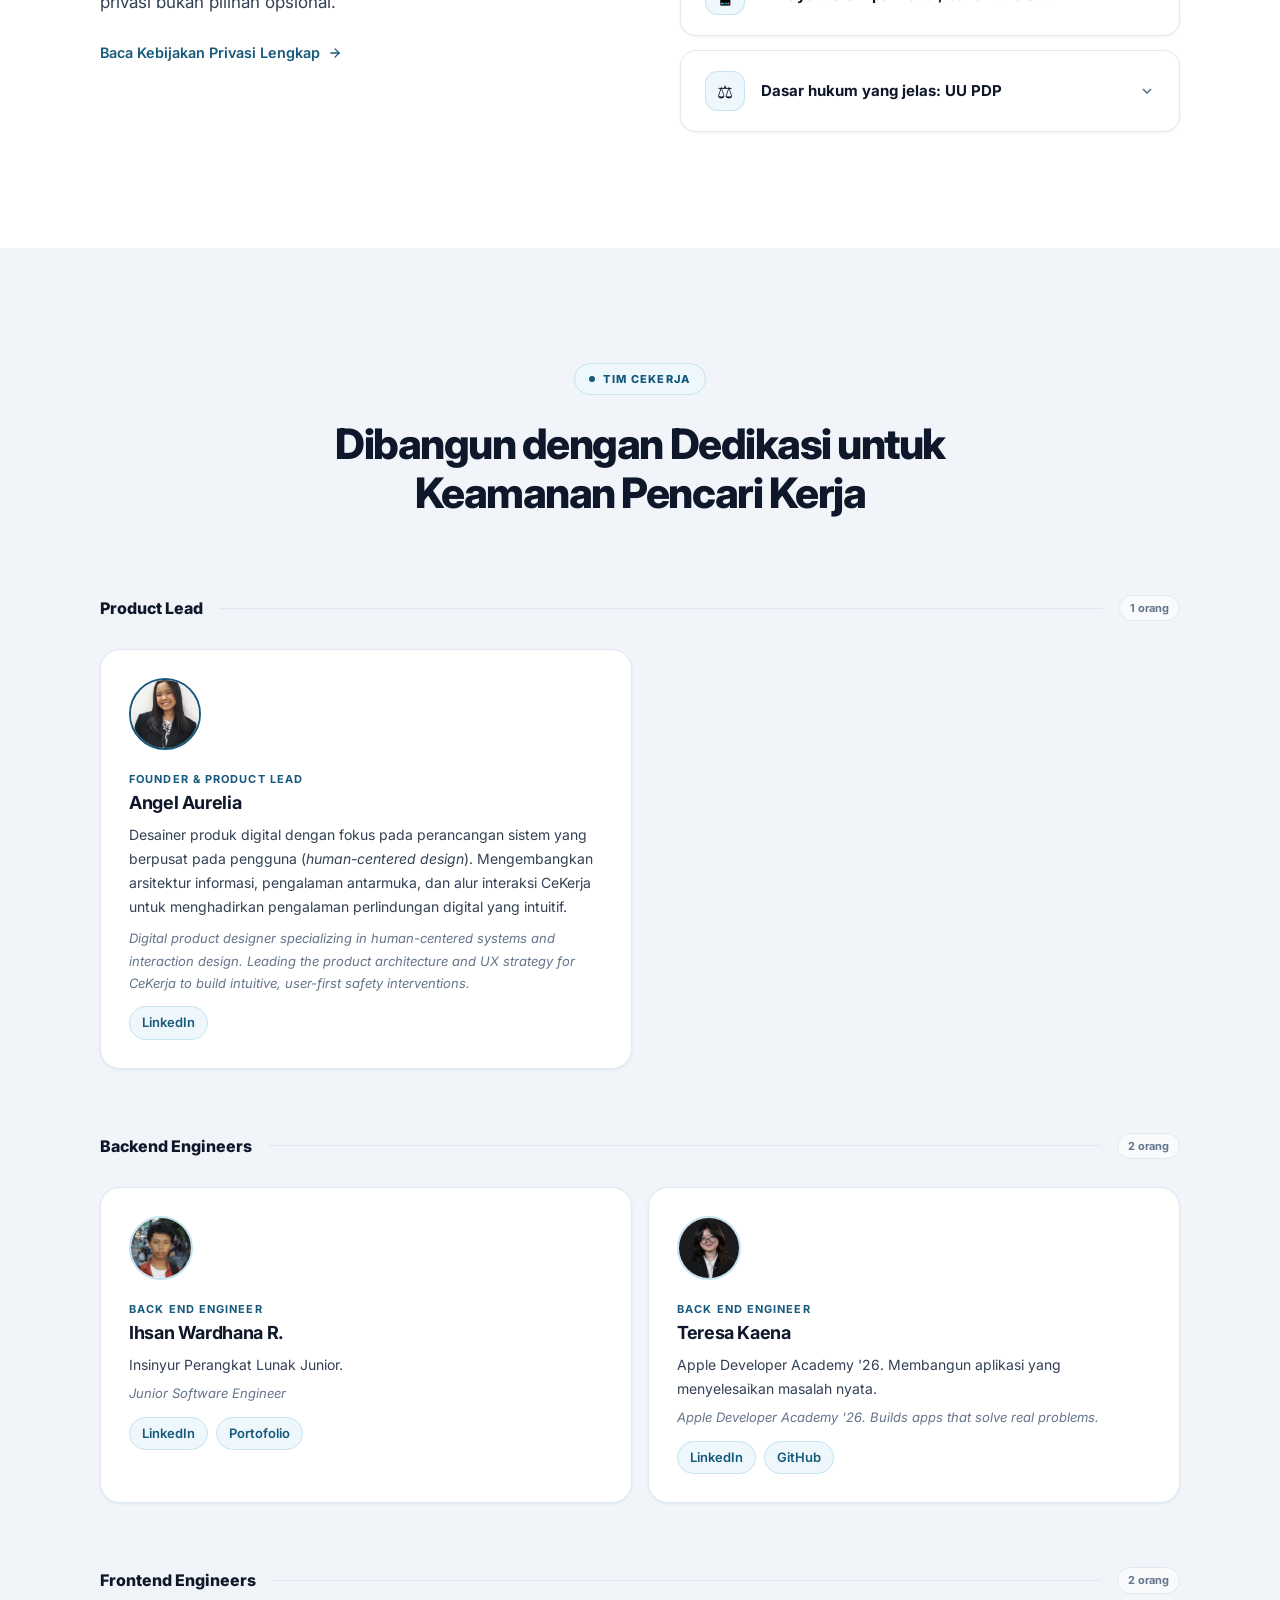
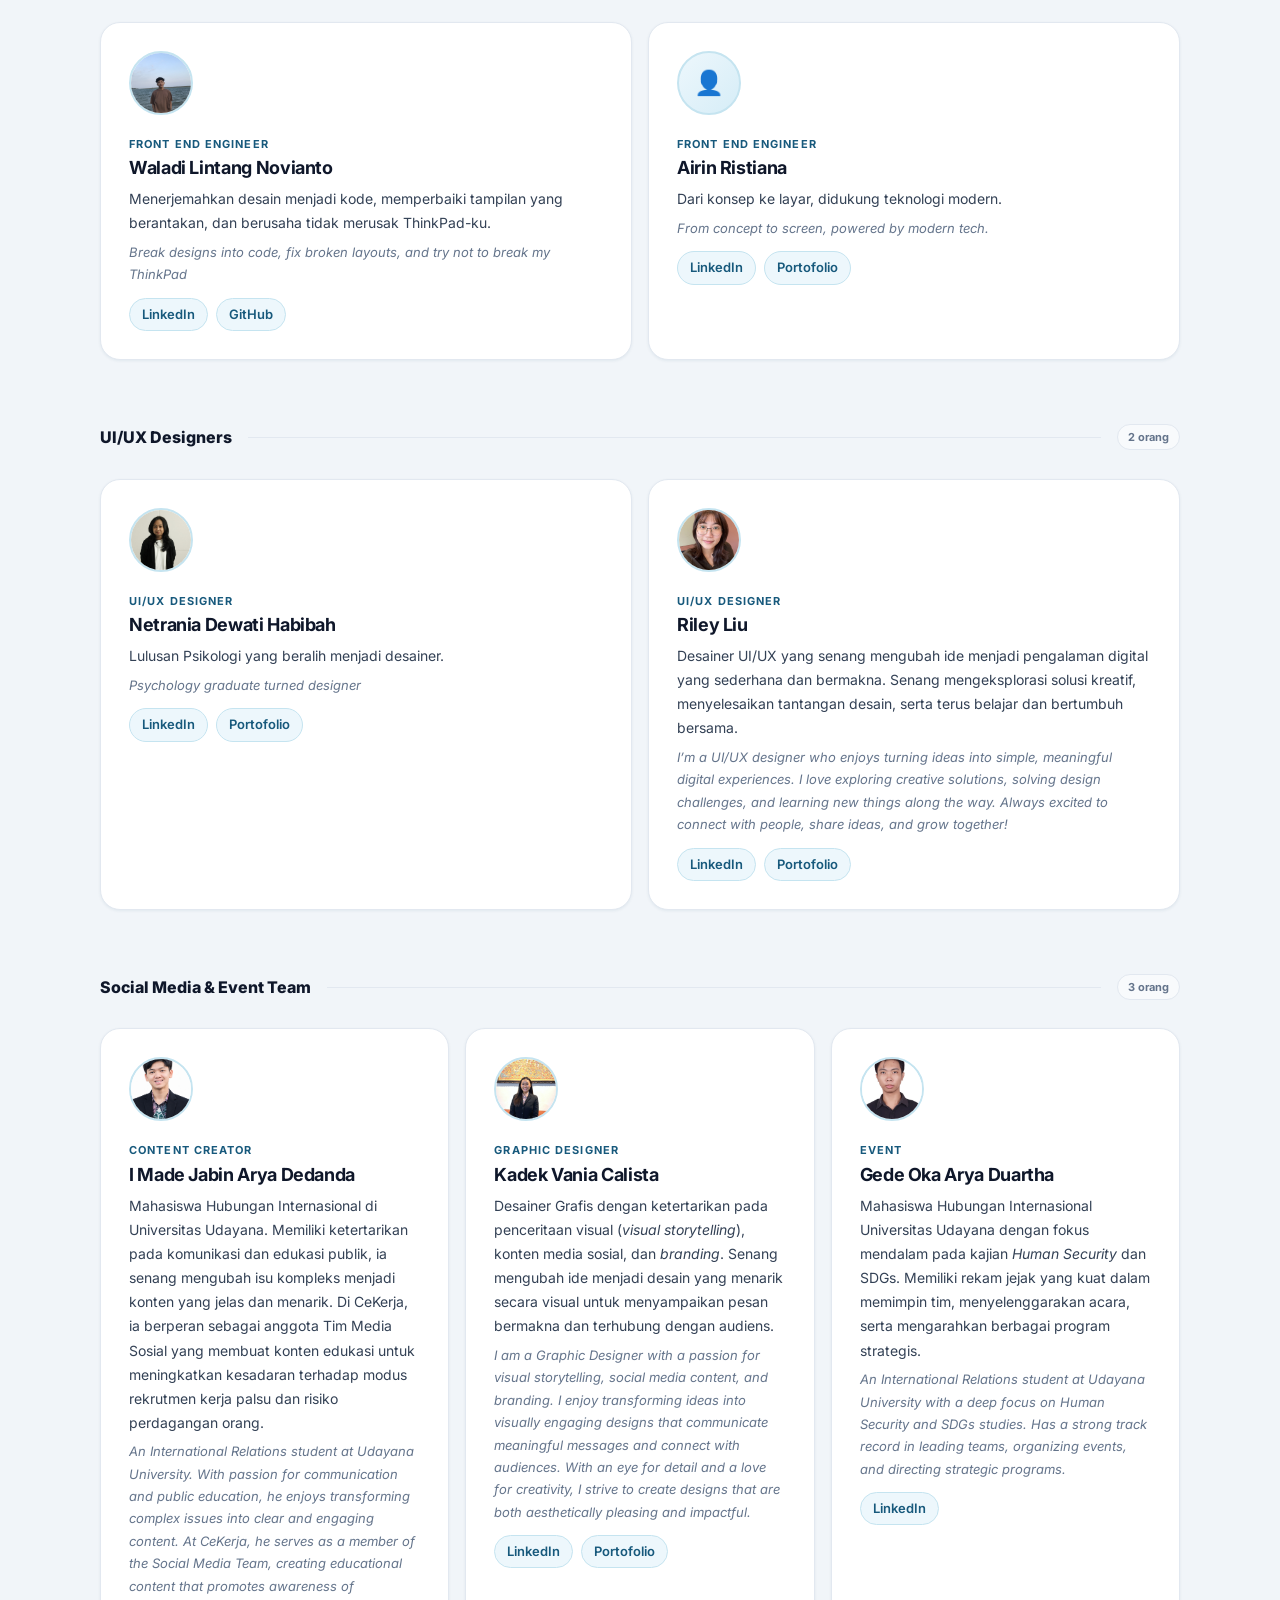
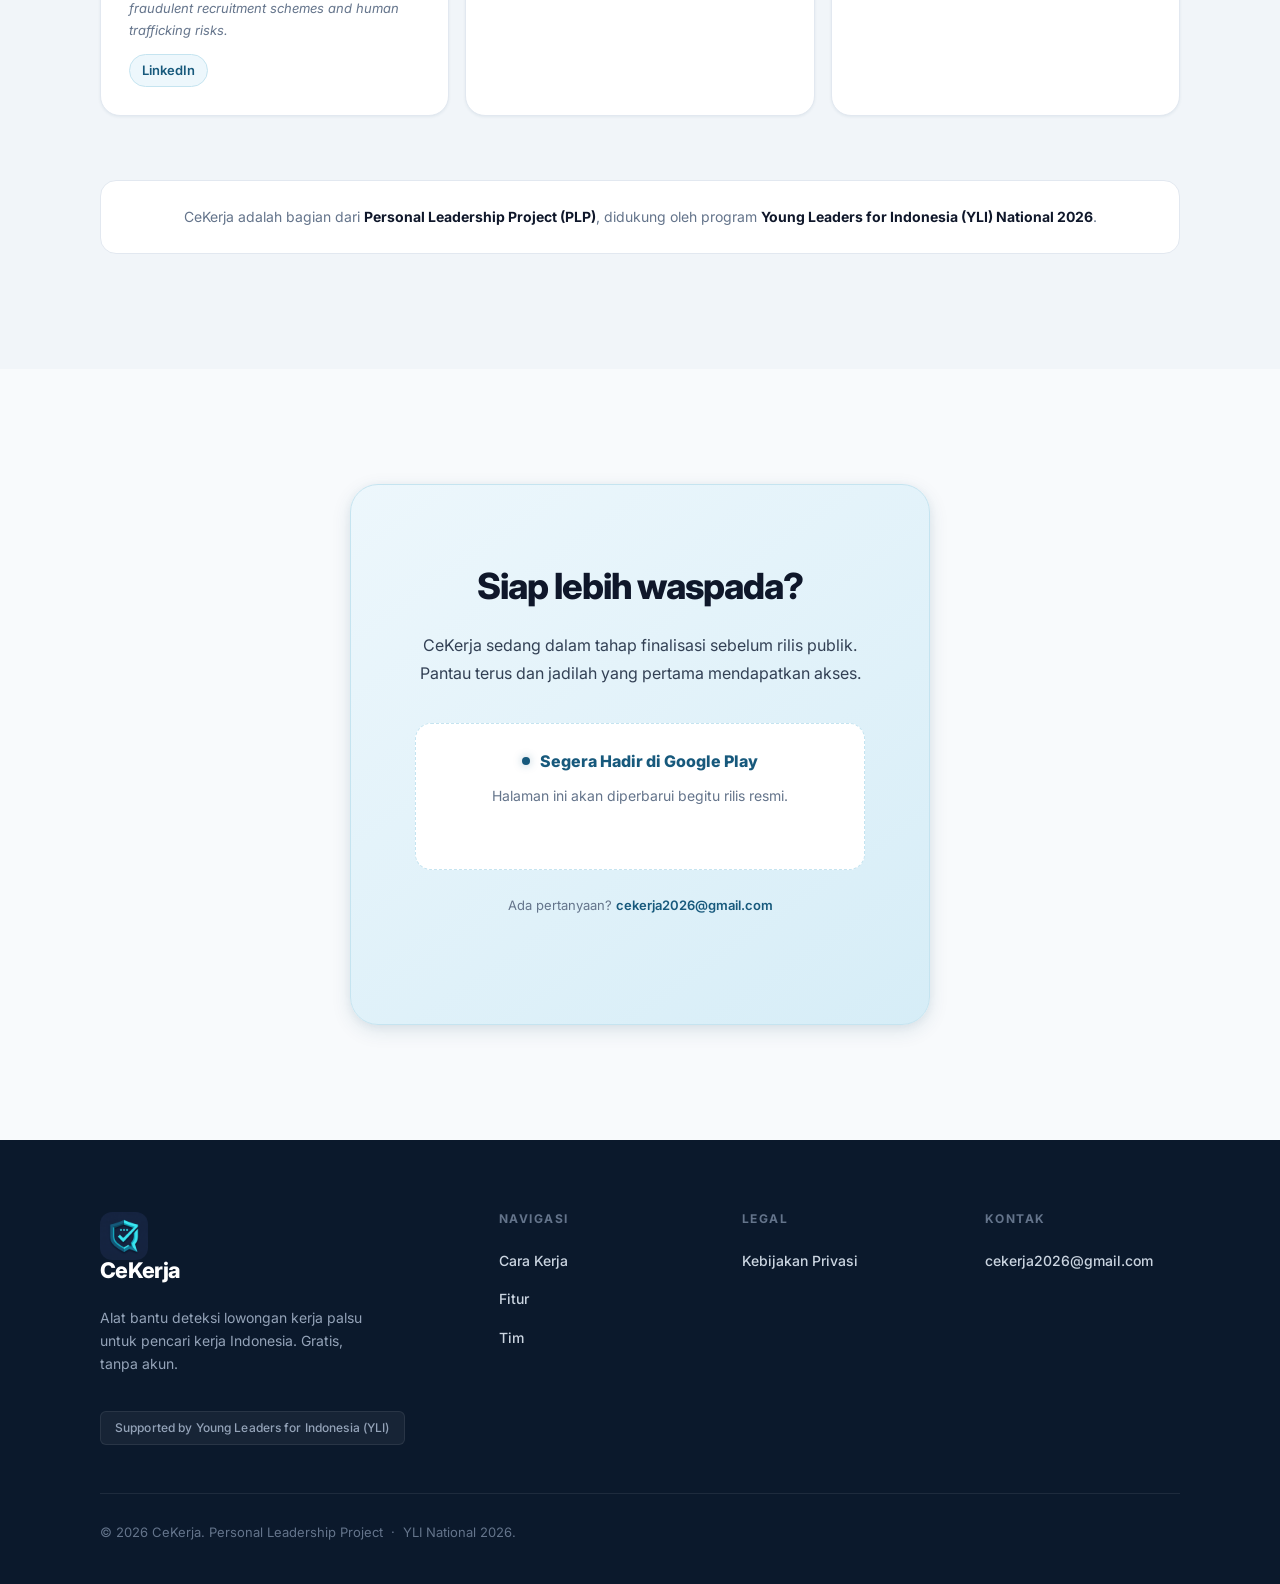
==== commit b008d8fe: "Add Vania, Oka, and Riley to team section" ====
--- a/index.html
+++ b/index.html
@@ -655,7 +655,7 @@
           <div class="team-group__label">
             <h3 id="group-design-heading" style="font-size:1rem;font-weight:800;color:var(--text-head);white-space:nowrap;">UI/UX Designers</h3>
             <div class="team-group__divider"></div>
-            <span class="team-role-badge">1 orang</span>
+            <span class="team-role-badge">2 orang</span>
           </div>
           <div class="team-grid team-grid--two">
 
@@ -675,17 +675,33 @@
               </div>
             </article>
 
-          </div>
-        </div>
-
-        <!-- Social Media Team -->
+            <article class="member-card" aria-label="Profil Riley Liu">
+              <div class="member-card__avatar" aria-hidden="true">
+                <img src="assets/team/riley.jpg" alt="Riley Liu" loading="lazy" />
+              </div>
+              <div>
+                <div class="member-card__role">UI/UX Designer</div>
+                <h4 class="member-card__name">Riley Liu</h4>
+                <p class="member-card__bio" style="margin-bottom:0.35rem;">Desainer UI/UX yang senang mengubah ide menjadi pengalaman digital yang sederhana dan bermakna. Senang mengeksplorasi solusi kreatif, menyelesaikan tantangan desain, serta terus belajar dan bertumbuh bersama.</p>
+                <p class="member-card__bio" style="color:var(--text-muted);font-style:italic;font-size:0.8125rem;margin-bottom:0.75rem;">I’m a UI/UX designer who enjoys turning ideas into simple, meaningful digital experiences. I love exploring creative solutions, solving design challenges, and learning new things along the way. Always excited to connect with people, share ideas, and grow together!</p>
+                <div class="member-card__links">
+                  <a href="https://www.linkedin.com/in/rileyliu25" target="_blank" rel="noopener noreferrer" class="member-card__link">LinkedIn</a>
+                  <a href="https://rileyliudesign.com/" target="_blank" rel="noopener noreferrer" class="member-card__link">Portofolio</a>
+                </div>
+              </div>
+            </article>
+
+          </div>
+        </div>
+
+        <!-- Social Media & Event Team -->
         <div class="team-group" aria-labelledby="group-socmed-heading">
           <div class="team-group__label">
-            <h3 id="group-socmed-heading" style="font-size:1rem;font-weight:800;color:var(--text-head);white-space:nowrap;">Social Media Team</h3>
+            <h3 id="group-socmed-heading" style="font-size:1rem;font-weight:800;color:var(--text-head);white-space:nowrap;">Social Media &amp; Event Team</h3>
             <div class="team-group__divider"></div>
-            <span class="team-role-badge">1 orang</span>
-          </div>
-          <div class="team-grid team-grid--two">
+            <span class="team-role-badge">3 orang</span>
+          </div>
+          <div class="team-grid team-grid--three">
 
             <article class="member-card" aria-label="Profil I Made Jabin Arya Dedanda">
               <div class="member-card__avatar" aria-hidden="true">
@@ -698,6 +714,37 @@
                 <p class="member-card__bio" style="color:var(--text-muted);font-style:italic;font-size:0.8125rem;margin-bottom:0.75rem;">An International Relations student at Udayana University. With passion for communication and public education, he enjoys transforming complex issues into clear and engaging content. At CeKerja, he serves as a member of the Social Media Team, creating educational content that promotes awareness of fraudulent recruitment schemes and human trafficking risks.</p>
                 <div class="member-card__links">
                   <a href="https://www.linkedin.com/in/i-made-jabin-arya-dedanda-939195354" target="_blank" rel="noopener noreferrer" class="member-card__link">LinkedIn</a>
+                </div>
+              </div>
+            </article>
+
+            <article class="member-card" aria-label="Profil Kadek Vania Calista">
+              <div class="member-card__avatar" aria-hidden="true">
+                <img src="assets/team/vania.jpg" alt="Kadek Vania Calista" loading="lazy" />
+              </div>
+              <div>
+                <div class="member-card__role">Graphic Designer</div>
+                <h4 class="member-card__name">Kadek Vania Calista</h4>
+                <p class="member-card__bio" style="margin-bottom:0.35rem;">Desainer Grafis dengan ketertarikan pada penceritaan visual (<em>visual storytelling</em>), konten media sosial, dan <em>branding</em>. Senang mengubah ide menjadi desain yang menarik secara visual untuk menyampaikan pesan bermakna dan terhubung dengan audiens.</p>
+                <p class="member-card__bio" style="color:var(--text-muted);font-style:italic;font-size:0.8125rem;margin-bottom:0.75rem;">I am a Graphic Designer with a passion for visual storytelling, social media content, and branding. I enjoy transforming ideas into visually engaging designs that communicate meaningful messages and connect with audiences. With an eye for detail and a love for creativity, I strive to create designs that are both aesthetically pleasing and impactful.</p>
+                <div class="member-card__links">
+                  <a href="https://www.linkedin.com/in/kadek-vania-calista" target="_blank" rel="noopener noreferrer" class="member-card__link">LinkedIn</a>
+                  <a href="https://canva.link/wezwnxhqto1xbj5" target="_blank" rel="noopener noreferrer" class="member-card__link">Portofolio</a>
+                </div>
+              </div>
+            </article>
+
+            <article class="member-card" aria-label="Profil Gede Oka Arya Duartha">
+              <div class="member-card__avatar" aria-hidden="true">
+                <img src="assets/team/oka.jpg" alt="Gede Oka Arya Duartha" loading="lazy" />
+              </div>
+              <div>
+                <div class="member-card__role">Event</div>
+                <h4 class="member-card__name">Gede Oka Arya Duartha</h4>
+                <p class="member-card__bio" style="margin-bottom:0.35rem;">Mahasiswa Hubungan Internasional Universitas Udayana dengan fokus mendalam pada kajian <em>Human Security</em> dan SDGs. Memiliki rekam jejak yang kuat dalam memimpin tim, menyelenggarakan acara, serta mengarahkan berbagai program strategis.</p>
+                <p class="member-card__bio" style="color:var(--text-muted);font-style:italic;font-size:0.8125rem;margin-bottom:0.75rem;">An International Relations student at Udayana University with a deep focus on Human Security and SDGs studies. Has a strong track record in leading teams, organizing events, and directing strategic programs.</p>
+                <div class="member-card__links">
+                  <a href="https://www.linkedin.com/in/oka-arya-38a160286" target="_blank" rel="noopener noreferrer" class="member-card__link">LinkedIn</a>
                 </div>
               </div>
             </article>
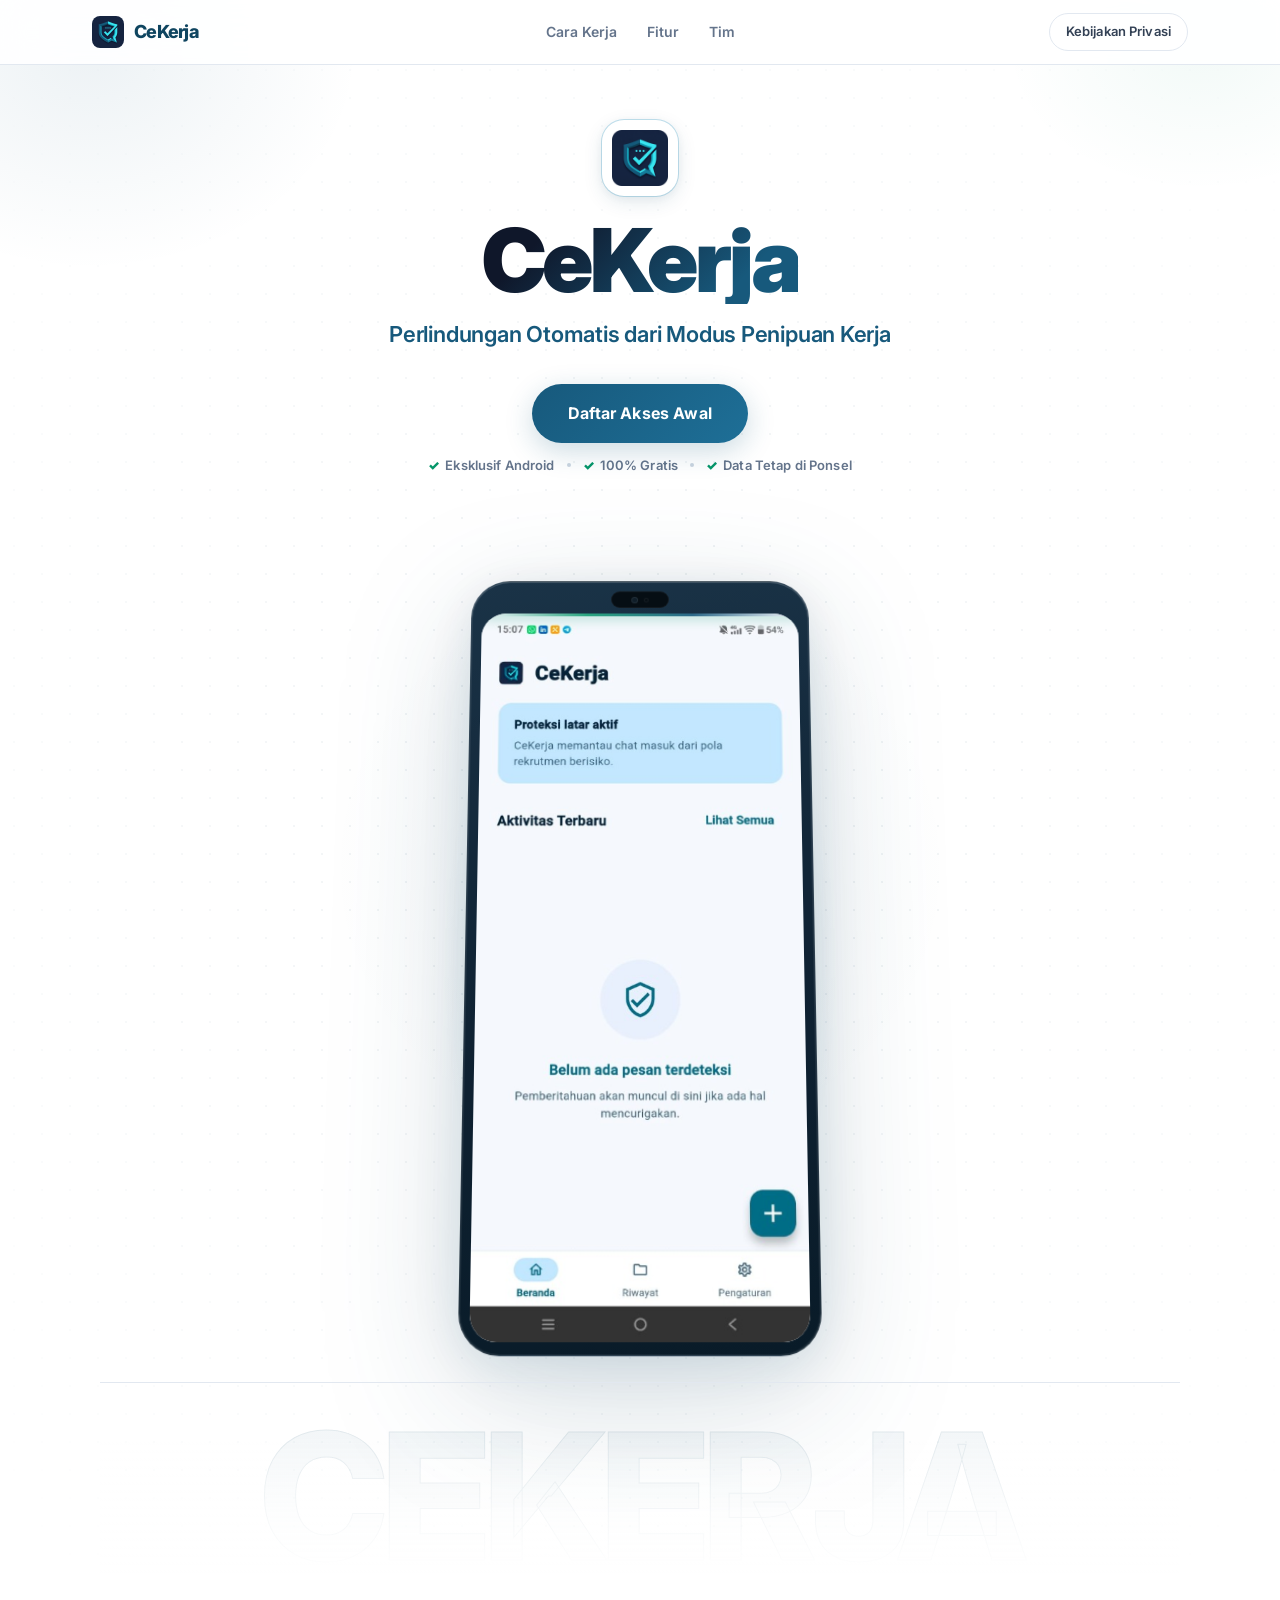
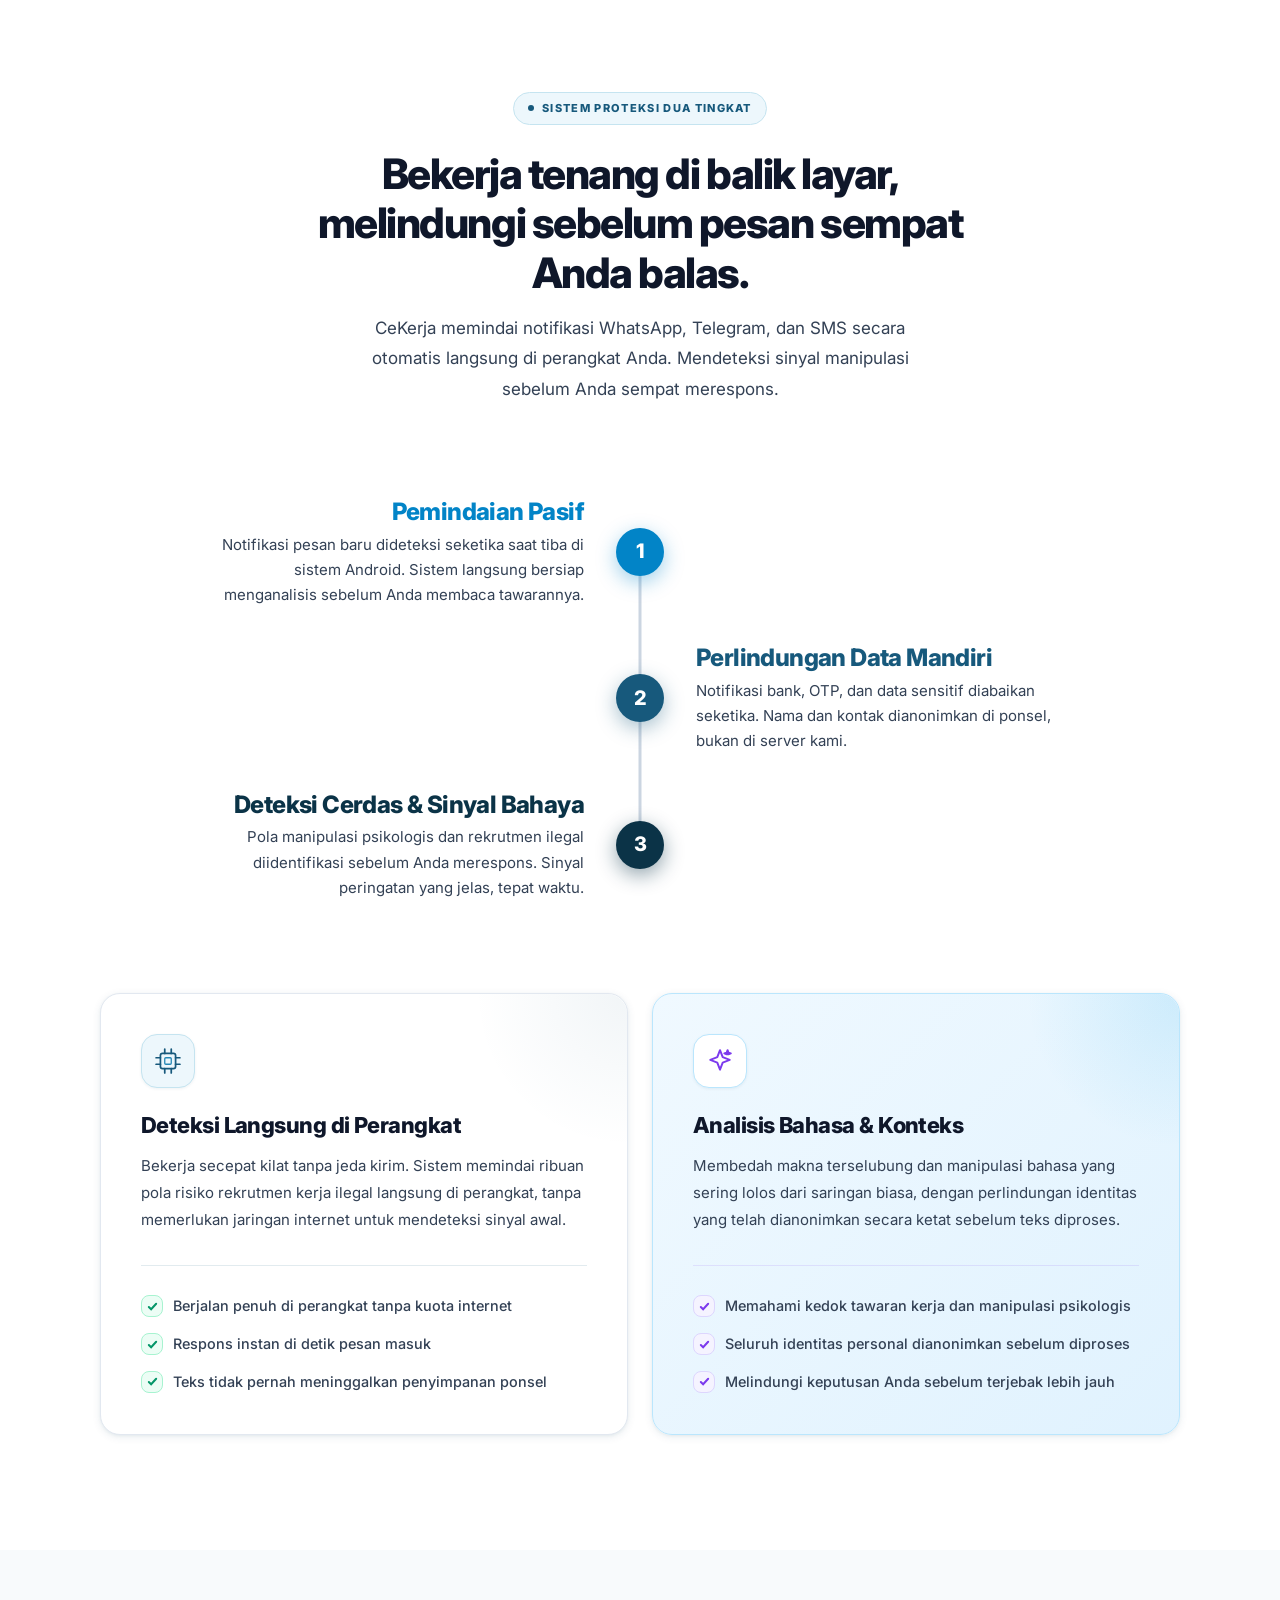
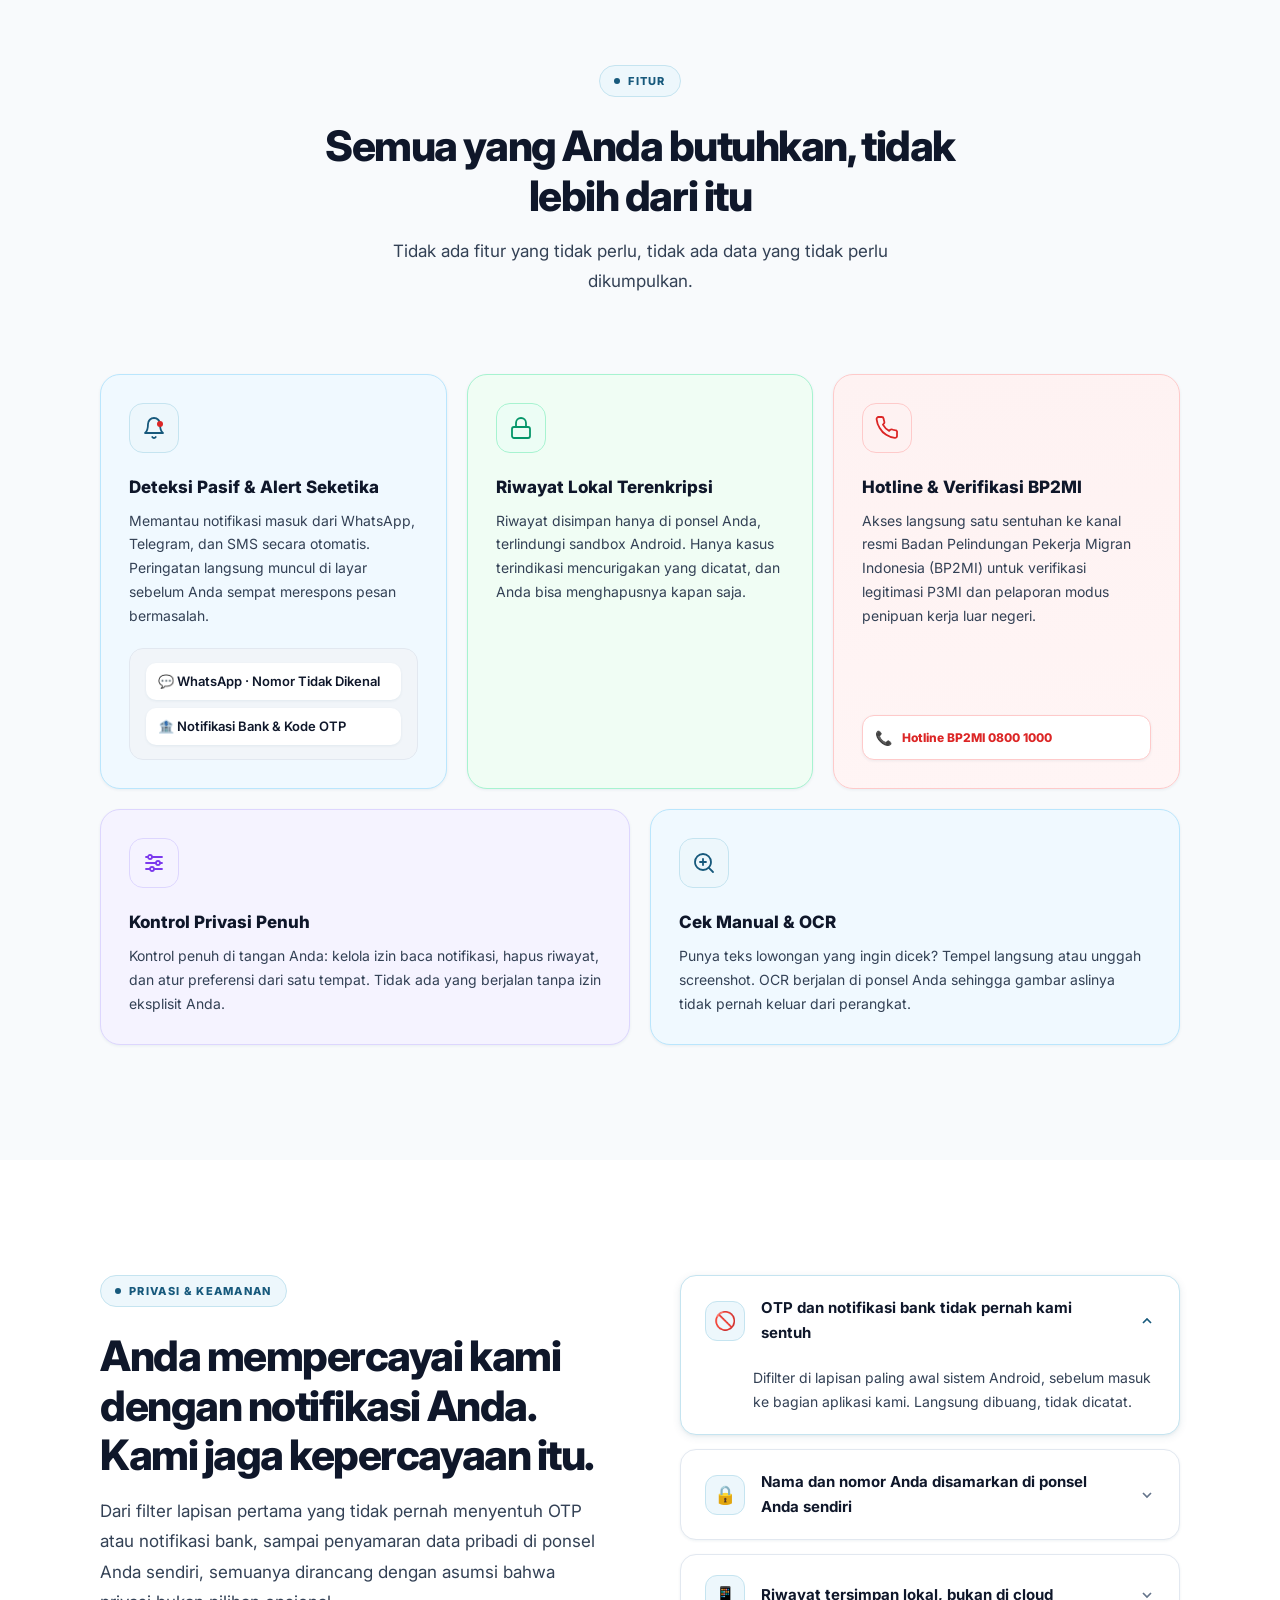
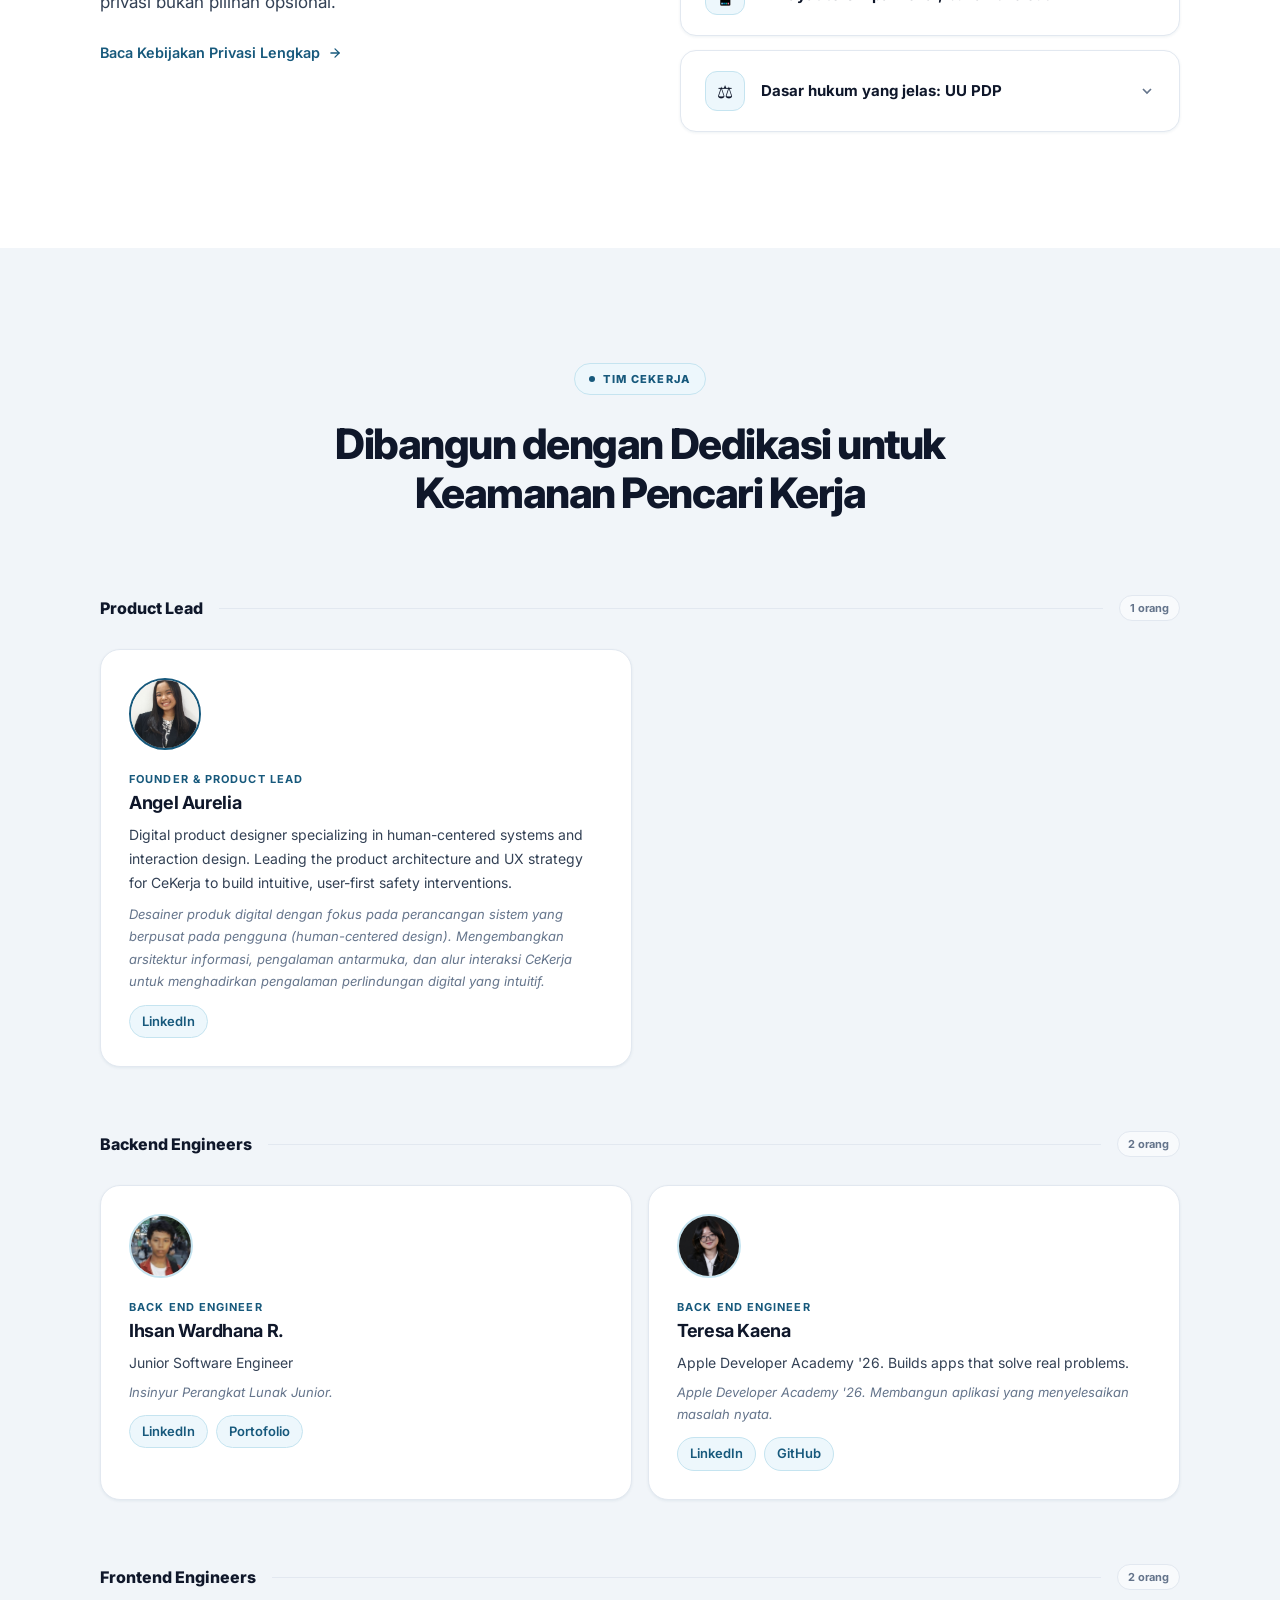
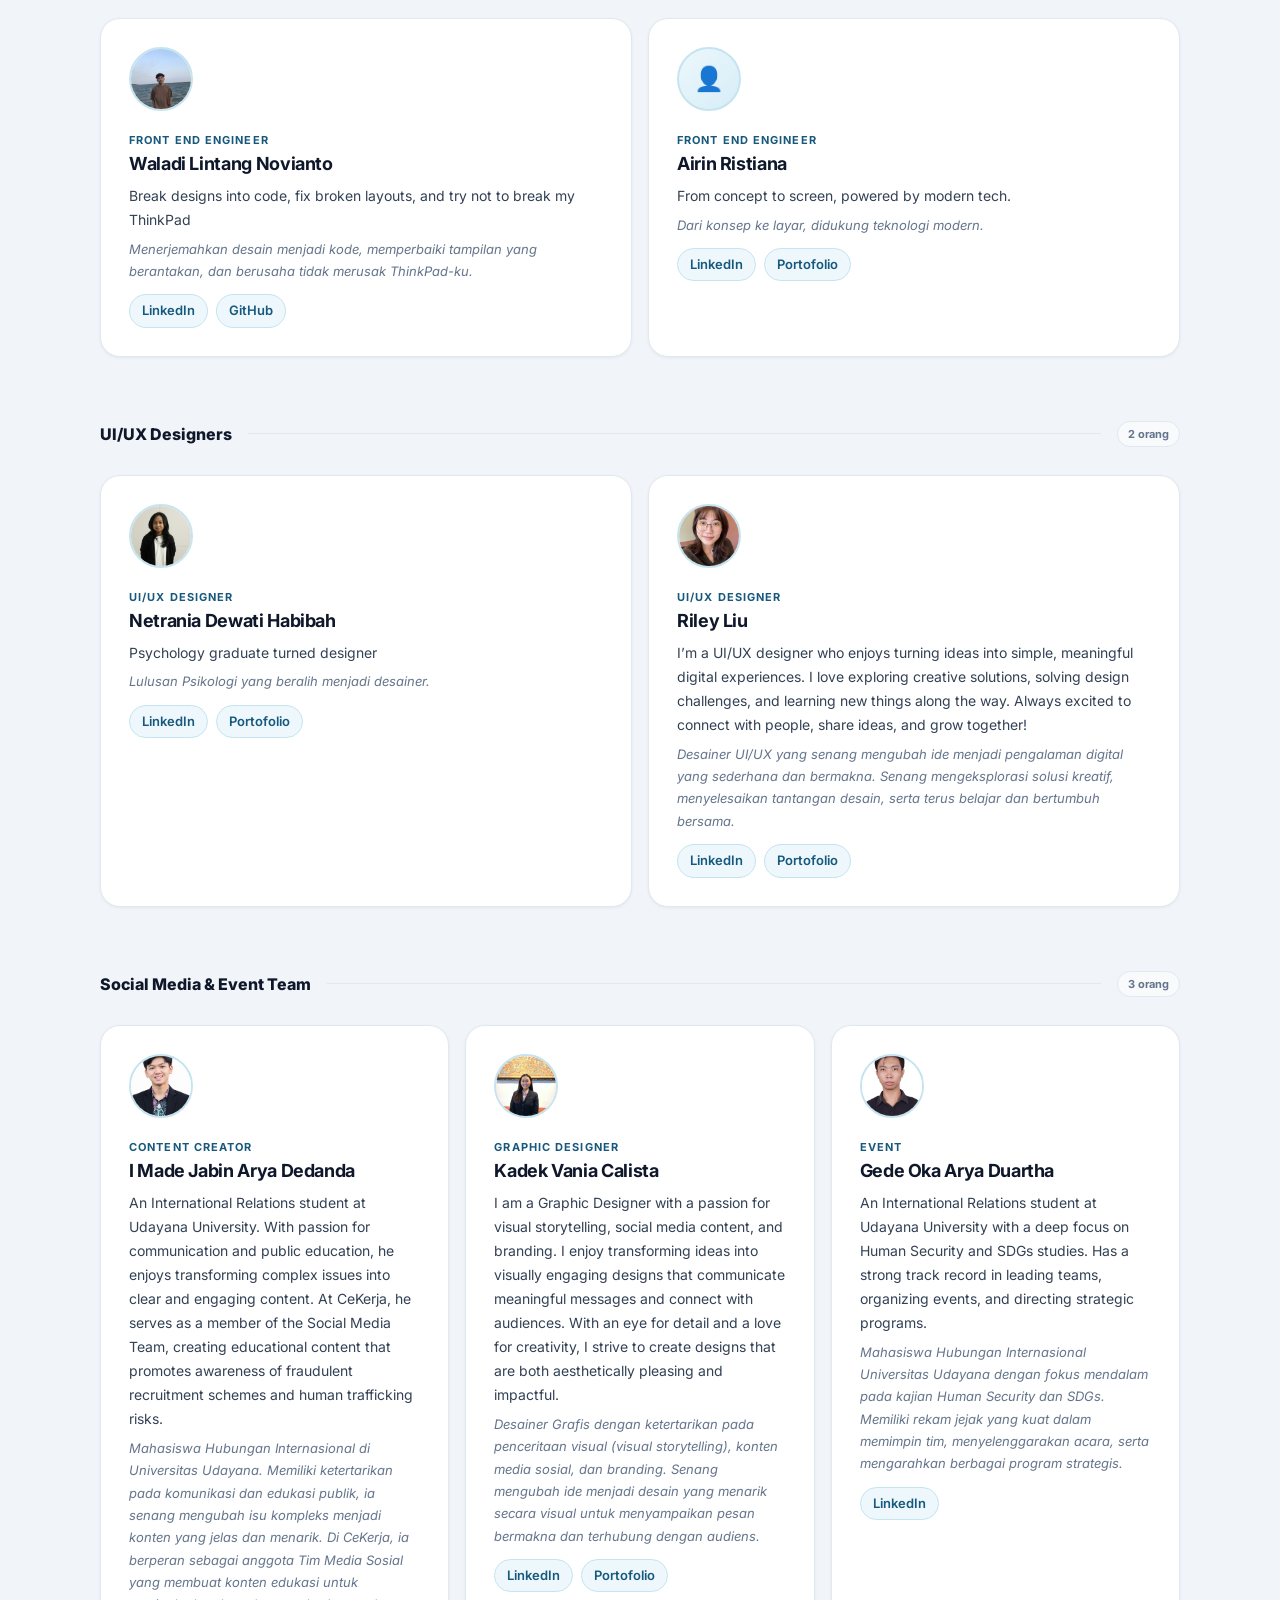
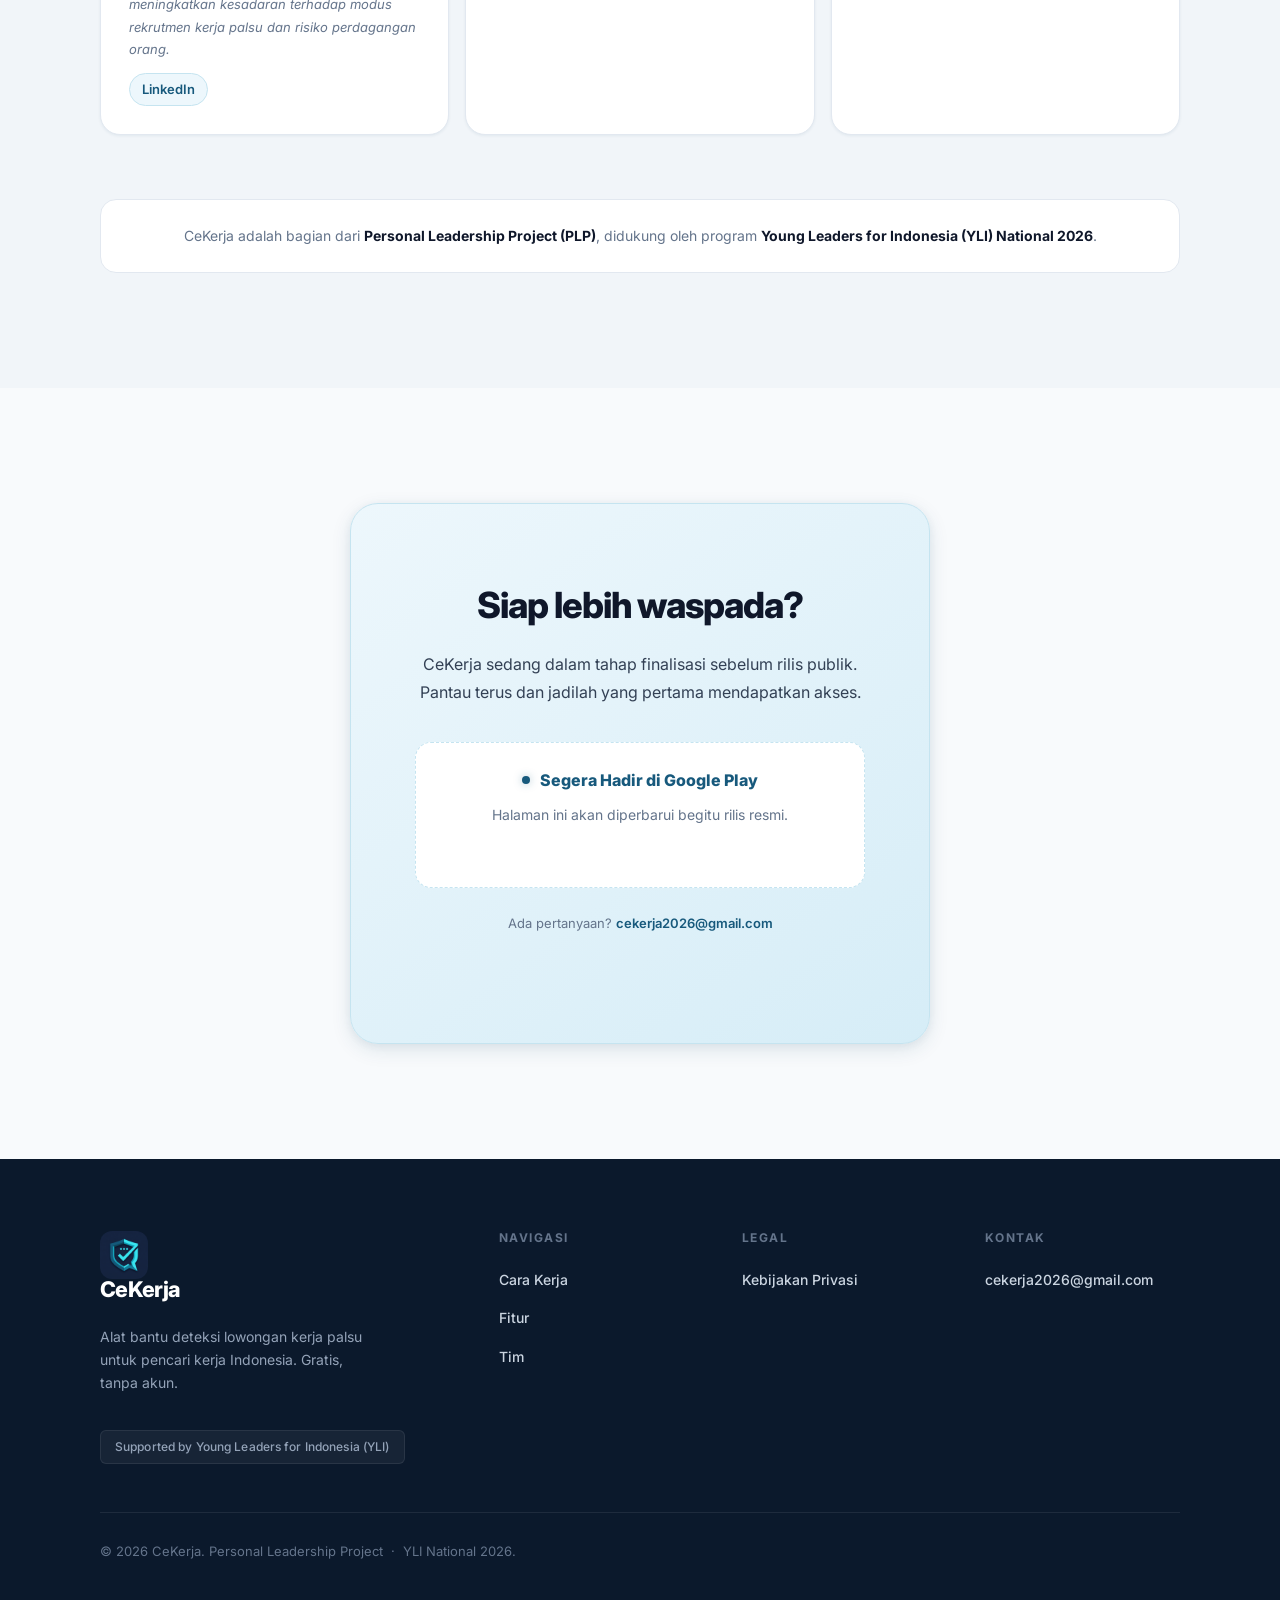
==== commit 34fda67c: "Swap team member bio order: English on top, Indonesian translation below" ====
--- a/index.html
+++ b/index.html
@@ -551,10 +551,10 @@
                 <div class="member-card__role">Founder &amp; Product Lead</div>
                 <h4 class="member-card__name">Angel Aurelia</h4>
                 <p class="member-card__bio" style="margin-bottom:0.5rem;">
-                  Desainer produk digital dengan fokus pada perancangan sistem yang berpusat pada pengguna (<em>human-centered design</em>). Mengembangkan arsitektur informasi, pengalaman antarmuka, dan alur interaksi CeKerja untuk menghadirkan pengalaman perlindungan digital yang intuitif.
+                  Digital product designer specializing in human-centered systems and interaction design. Leading the product architecture and UX strategy for CeKerja to build intuitive, user-first safety interventions.
                 </p>
                 <p class="member-card__bio" style="color:var(--text-muted);font-style:italic;font-size:0.8125rem;margin-bottom:0.75rem;">
-                  Digital product designer specializing in human-centered systems and interaction design. Leading the product architecture and UX strategy for CeKerja to build intuitive, user-first safety interventions.
+                  Desainer produk digital dengan fokus pada perancangan sistem yang berpusat pada pengguna (<em>human-centered design</em>). Mengembangkan arsitektur informasi, pengalaman antarmuka, dan alur interaksi CeKerja untuk menghadirkan pengalaman perlindungan digital yang intuitif.
                 </p>
                 <div class="member-card__links">
                   <a href="https://www.linkedin.com/in/angel-aurelia/" target="_blank" rel="noopener noreferrer" class="member-card__link">LinkedIn</a>
@@ -580,8 +580,8 @@
               <div>
                 <div class="member-card__role">Back End Engineer</div>
                 <h4 class="member-card__name">Ihsan Wardhana R.</h4>
-                <p class="member-card__bio" style="margin-bottom:0.35rem;">Insinyur Perangkat Lunak Junior.</p>
-                <p class="member-card__bio" style="color:var(--text-muted);font-style:italic;font-size:0.8125rem;margin-bottom:0.75rem;">Junior Software Engineer</p>
+                <p class="member-card__bio" style="margin-bottom:0.35rem;">Junior Software Engineer</p>
+                <p class="member-card__bio" style="color:var(--text-muted);font-style:italic;font-size:0.8125rem;margin-bottom:0.75rem;">Insinyur Perangkat Lunak Junior.</p>
                 <div class="member-card__links">
                   <a href="https://www.linkedin.com/in/ihsan-wardhana-r/" target="_blank" rel="noopener noreferrer" class="member-card__link">LinkedIn</a>
                   <a href="https://ihsanwd10.my.id" target="_blank" rel="noopener noreferrer" class="member-card__link">Portofolio</a>
@@ -596,8 +596,8 @@
               <div>
                 <div class="member-card__role">Back End Engineer</div>
                 <h4 class="member-card__name">Teresa Kaena</h4>
-                <p class="member-card__bio" style="margin-bottom:0.35rem;">Apple Developer Academy '26. Membangun aplikasi yang menyelesaikan masalah nyata.</p>
-                <p class="member-card__bio" style="color:var(--text-muted);font-style:italic;font-size:0.8125rem;margin-bottom:0.75rem;">Apple Developer Academy '26. Builds apps that solve real problems.</p>
+                <p class="member-card__bio" style="margin-bottom:0.35rem;">Apple Developer Academy '26. Builds apps that solve real problems.</p>
+                <p class="member-card__bio" style="color:var(--text-muted);font-style:italic;font-size:0.8125rem;margin-bottom:0.75rem;">Apple Developer Academy '26. Membangun aplikasi yang menyelesaikan masalah nyata.</p>
                 <div class="member-card__links">
                   <a href="https://www.linkedin.com/in/teresakae/" target="_blank" rel="noopener noreferrer" class="member-card__link">LinkedIn</a>
                   <a href="https://github.com/teresakae" target="_blank" rel="noopener noreferrer" class="member-card__link">GitHub</a>
@@ -624,8 +624,8 @@
               <div>
                 <div class="member-card__role">Front End Engineer</div>
                 <h4 class="member-card__name">Waladi Lintang Novianto</h4>
-                <p class="member-card__bio" style="margin-bottom:0.35rem;">Menerjemahkan desain menjadi kode, memperbaiki tampilan yang berantakan, dan berusaha tidak merusak ThinkPad-ku.</p>
-                <p class="member-card__bio" style="color:var(--text-muted);font-style:italic;font-size:0.8125rem;margin-bottom:0.75rem;">Break designs into code, fix broken layouts, and try not to break my ThinkPad</p>
+                <p class="member-card__bio" style="margin-bottom:0.35rem;">Break designs into code, fix broken layouts, and try not to break my ThinkPad</p>
+                <p class="member-card__bio" style="color:var(--text-muted);font-style:italic;font-size:0.8125rem;margin-bottom:0.75rem;">Menerjemahkan desain menjadi kode, memperbaiki tampilan yang berantakan, dan berusaha tidak merusak ThinkPad-ku.</p>
                 <div class="member-card__links">
                   <a href="https://www.linkedin.com/in/waladi-lintang-novianto" target="_blank" rel="noopener noreferrer" class="member-card__link">LinkedIn</a>
                   <a href="https://github.com/LintangNov" target="_blank" rel="noopener noreferrer" class="member-card__link">GitHub</a>
@@ -638,8 +638,8 @@
               <div>
                 <div class="member-card__role">Front End Engineer</div>
                 <h4 class="member-card__name">Airin Ristiana</h4>
-                <p class="member-card__bio" style="margin-bottom:0.35rem;">Dari konsep ke layar, didukung teknologi modern.</p>
-                <p class="member-card__bio" style="color:var(--text-muted);font-style:italic;font-size:0.8125rem;margin-bottom:0.75rem;">From concept to screen, powered by modern tech.</p>
+                <p class="member-card__bio" style="margin-bottom:0.35rem;">From concept to screen, powered by modern tech.</p>
+                <p class="member-card__bio" style="color:var(--text-muted);font-style:italic;font-size:0.8125rem;margin-bottom:0.75rem;">Dari konsep ke layar, didukung teknologi modern.</p>
                 <div class="member-card__links">
                   <a href="https://www.linkedin.com/in/airinristiana" target="_blank" rel="noopener noreferrer" class="member-card__link">LinkedIn</a>
                   <a href="https://porto-airin.vercel.app/" target="_blank" rel="noopener noreferrer" class="member-card__link">Portofolio</a>
@@ -666,8 +666,8 @@
               <div>
                 <div class="member-card__role">UI/UX Designer</div>
                 <h4 class="member-card__name">Netrania Dewati Habibah</h4>
-                <p class="member-card__bio" style="margin-bottom:0.35rem;">Lulusan Psikologi yang beralih menjadi desainer.</p>
-                <p class="member-card__bio" style="color:var(--text-muted);font-style:italic;font-size:0.8125rem;margin-bottom:0.75rem;">Psychology graduate turned designer</p>
+                <p class="member-card__bio" style="margin-bottom:0.35rem;">Psychology graduate turned designer</p>
+                <p class="member-card__bio" style="color:var(--text-muted);font-style:italic;font-size:0.8125rem;margin-bottom:0.75rem;">Lulusan Psikologi yang beralih menjadi desainer.</p>
                 <div class="member-card__links">
                   <a href="https://www.linkedin.com/in/netraniadh" target="_blank" rel="noopener noreferrer" class="member-card__link">LinkedIn</a>
                   <a href="https://byntrania.framer.website/" target="_blank" rel="noopener noreferrer" class="member-card__link">Portofolio</a>
@@ -682,8 +682,8 @@
               <div>
                 <div class="member-card__role">UI/UX Designer</div>
                 <h4 class="member-card__name">Riley Liu</h4>
-                <p class="member-card__bio" style="margin-bottom:0.35rem;">Desainer UI/UX yang senang mengubah ide menjadi pengalaman digital yang sederhana dan bermakna. Senang mengeksplorasi solusi kreatif, menyelesaikan tantangan desain, serta terus belajar dan bertumbuh bersama.</p>
-                <p class="member-card__bio" style="color:var(--text-muted);font-style:italic;font-size:0.8125rem;margin-bottom:0.75rem;">I’m a UI/UX designer who enjoys turning ideas into simple, meaningful digital experiences. I love exploring creative solutions, solving design challenges, and learning new things along the way. Always excited to connect with people, share ideas, and grow together!</p>
+                <p class="member-card__bio" style="margin-bottom:0.35rem;">I’m a UI/UX designer who enjoys turning ideas into simple, meaningful digital experiences. I love exploring creative solutions, solving design challenges, and learning new things along the way. Always excited to connect with people, share ideas, and grow together!</p>
+                <p class="member-card__bio" style="color:var(--text-muted);font-style:italic;font-size:0.8125rem;margin-bottom:0.75rem;">Desainer UI/UX yang senang mengubah ide menjadi pengalaman digital yang sederhana dan bermakna. Senang mengeksplorasi solusi kreatif, menyelesaikan tantangan desain, serta terus belajar dan bertumbuh bersama.</p>
                 <div class="member-card__links">
                   <a href="https://www.linkedin.com/in/rileyliu25" target="_blank" rel="noopener noreferrer" class="member-card__link">LinkedIn</a>
                   <a href="https://rileyliudesign.com/" target="_blank" rel="noopener noreferrer" class="member-card__link">Portofolio</a>
@@ -710,8 +710,8 @@
               <div>
                 <div class="member-card__role">Content Creator</div>
                 <h4 class="member-card__name">I Made Jabin Arya Dedanda</h4>
-                <p class="member-card__bio" style="margin-bottom:0.35rem;">Mahasiswa Hubungan Internasional di Universitas Udayana. Memiliki ketertarikan pada komunikasi dan edukasi publik, ia senang mengubah isu kompleks menjadi konten yang jelas dan menarik. Di CeKerja, ia berperan sebagai anggota Tim Media Sosial yang membuat konten edukasi untuk meningkatkan kesadaran terhadap modus rekrutmen kerja palsu dan risiko perdagangan orang.</p>
-                <p class="member-card__bio" style="color:var(--text-muted);font-style:italic;font-size:0.8125rem;margin-bottom:0.75rem;">An International Relations student at Udayana University. With passion for communication and public education, he enjoys transforming complex issues into clear and engaging content. At CeKerja, he serves as a member of the Social Media Team, creating educational content that promotes awareness of fraudulent recruitment schemes and human trafficking risks.</p>
+                <p class="member-card__bio" style="margin-bottom:0.35rem;">An International Relations student at Udayana University. With passion for communication and public education, he enjoys transforming complex issues into clear and engaging content. At CeKerja, he serves as a member of the Social Media Team, creating educational content that promotes awareness of fraudulent recruitment schemes and human trafficking risks.</p>
+                <p class="member-card__bio" style="color:var(--text-muted);font-style:italic;font-size:0.8125rem;margin-bottom:0.75rem;">Mahasiswa Hubungan Internasional di Universitas Udayana. Memiliki ketertarikan pada komunikasi dan edukasi publik, ia senang mengubah isu kompleks menjadi konten yang jelas dan menarik. Di CeKerja, ia berperan sebagai anggota Tim Media Sosial yang membuat konten edukasi untuk meningkatkan kesadaran terhadap modus rekrutmen kerja palsu dan risiko perdagangan orang.</p>
                 <div class="member-card__links">
                   <a href="https://www.linkedin.com/in/i-made-jabin-arya-dedanda-939195354" target="_blank" rel="noopener noreferrer" class="member-card__link">LinkedIn</a>
                 </div>
@@ -725,8 +725,8 @@
               <div>
                 <div class="member-card__role">Graphic Designer</div>
                 <h4 class="member-card__name">Kadek Vania Calista</h4>
-                <p class="member-card__bio" style="margin-bottom:0.35rem;">Desainer Grafis dengan ketertarikan pada penceritaan visual (<em>visual storytelling</em>), konten media sosial, dan <em>branding</em>. Senang mengubah ide menjadi desain yang menarik secara visual untuk menyampaikan pesan bermakna dan terhubung dengan audiens.</p>
-                <p class="member-card__bio" style="color:var(--text-muted);font-style:italic;font-size:0.8125rem;margin-bottom:0.75rem;">I am a Graphic Designer with a passion for visual storytelling, social media content, and branding. I enjoy transforming ideas into visually engaging designs that communicate meaningful messages and connect with audiences. With an eye for detail and a love for creativity, I strive to create designs that are both aesthetically pleasing and impactful.</p>
+                <p class="member-card__bio" style="margin-bottom:0.35rem;">I am a Graphic Designer with a passion for visual storytelling, social media content, and branding. I enjoy transforming ideas into visually engaging designs that communicate meaningful messages and connect with audiences. With an eye for detail and a love for creativity, I strive to create designs that are both aesthetically pleasing and impactful.</p>
+                <p class="member-card__bio" style="color:var(--text-muted);font-style:italic;font-size:0.8125rem;margin-bottom:0.75rem;">Desainer Grafis dengan ketertarikan pada penceritaan visual (<em>visual storytelling</em>), konten media sosial, dan <em>branding</em>. Senang mengubah ide menjadi desain yang menarik secara visual untuk menyampaikan pesan bermakna dan terhubung dengan audiens.</p>
                 <div class="member-card__links">
                   <a href="https://www.linkedin.com/in/kadek-vania-calista" target="_blank" rel="noopener noreferrer" class="member-card__link">LinkedIn</a>
                   <a href="https://canva.link/wezwnxhqto1xbj5" target="_blank" rel="noopener noreferrer" class="member-card__link">Portofolio</a>
@@ -741,8 +741,8 @@
               <div>
                 <div class="member-card__role">Event</div>
                 <h4 class="member-card__name">Gede Oka Arya Duartha</h4>
-                <p class="member-card__bio" style="margin-bottom:0.35rem;">Mahasiswa Hubungan Internasional Universitas Udayana dengan fokus mendalam pada kajian <em>Human Security</em> dan SDGs. Memiliki rekam jejak yang kuat dalam memimpin tim, menyelenggarakan acara, serta mengarahkan berbagai program strategis.</p>
-                <p class="member-card__bio" style="color:var(--text-muted);font-style:italic;font-size:0.8125rem;margin-bottom:0.75rem;">An International Relations student at Udayana University with a deep focus on Human Security and SDGs studies. Has a strong track record in leading teams, organizing events, and directing strategic programs.</p>
+                <p class="member-card__bio" style="margin-bottom:0.35rem;">An International Relations student at Udayana University with a deep focus on Human Security and SDGs studies. Has a strong track record in leading teams, organizing events, and directing strategic programs.</p>
+                <p class="member-card__bio" style="color:var(--text-muted);font-style:italic;font-size:0.8125rem;margin-bottom:0.75rem;">Mahasiswa Hubungan Internasional Universitas Udayana dengan fokus mendalam pada kajian <em>Human Security</em> dan SDGs. Memiliki rekam jejak yang kuat dalam memimpin tim, menyelenggarakan acara, serta mengarahkan berbagai program strategis.</p>
                 <div class="member-card__links">
                   <a href="https://www.linkedin.com/in/oka-arya-38a160286" target="_blank" rel="noopener noreferrer" class="member-card__link">LinkedIn</a>
                 </div>
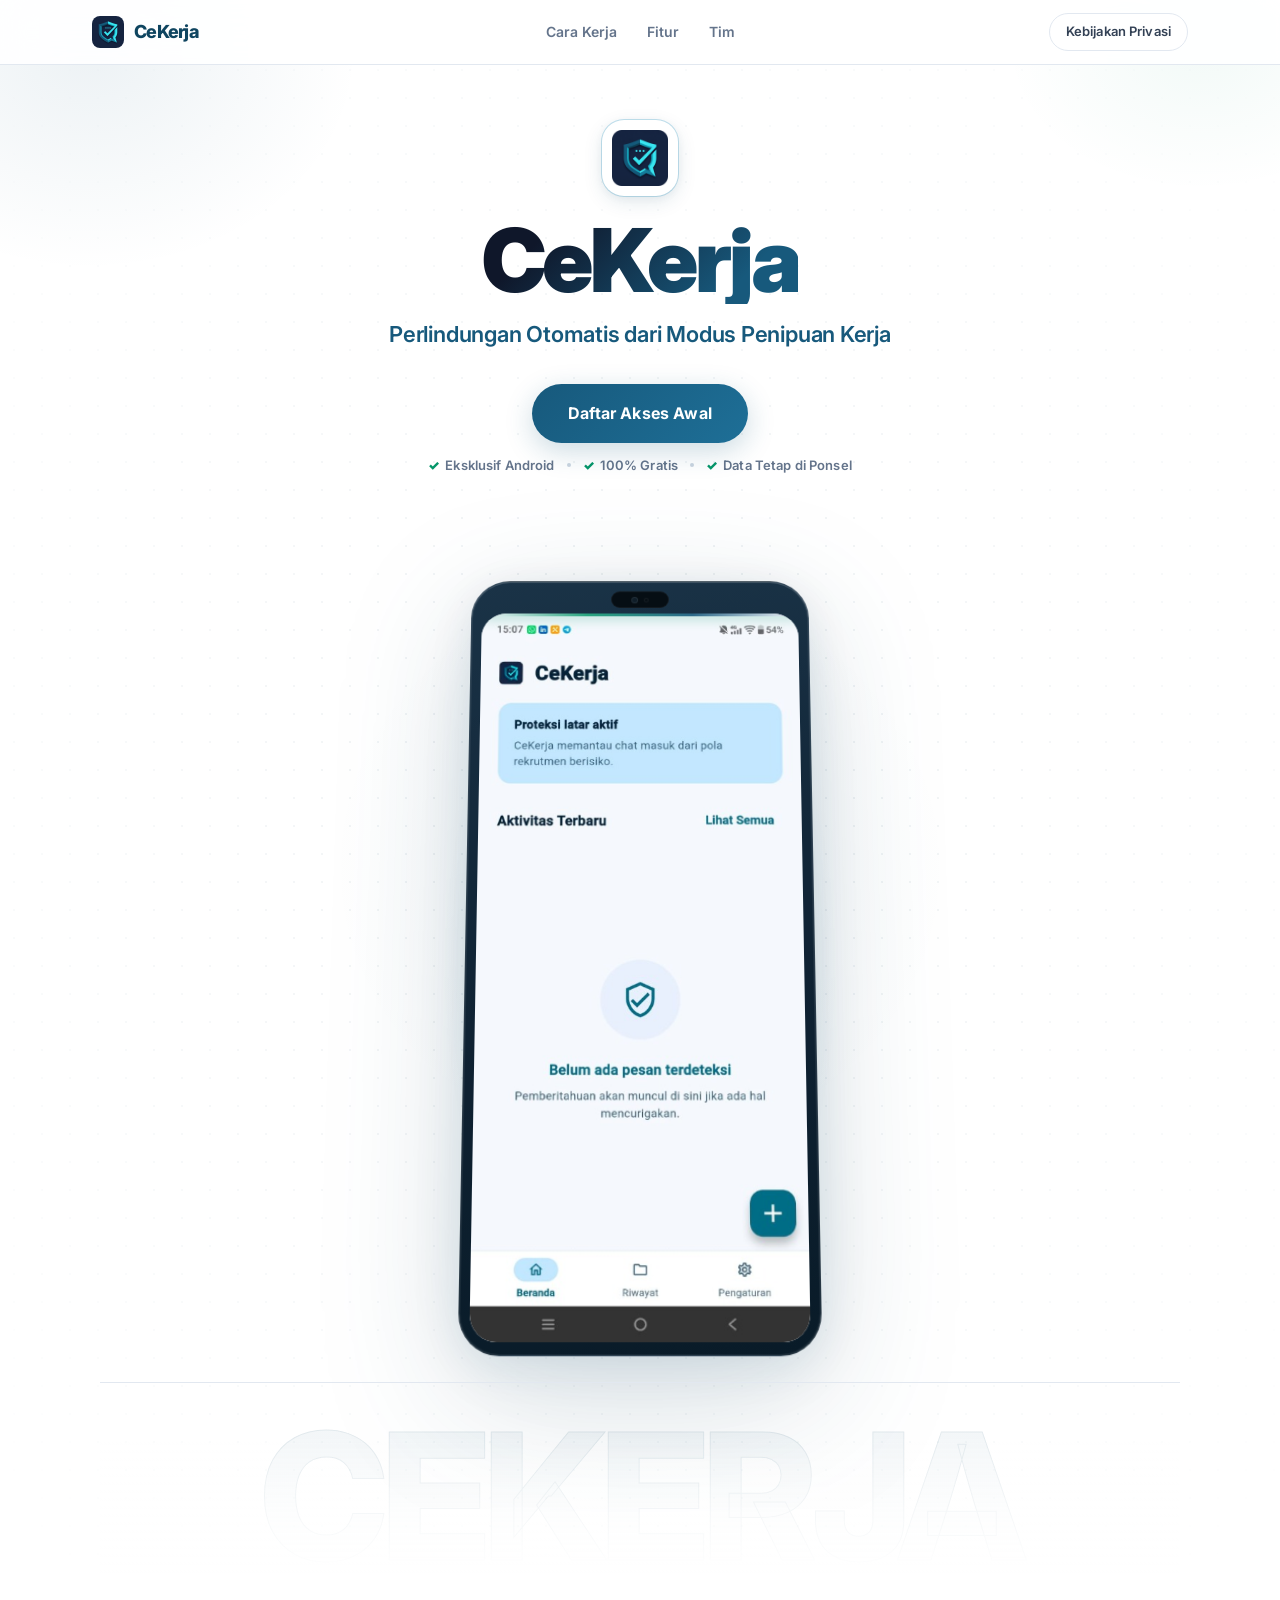
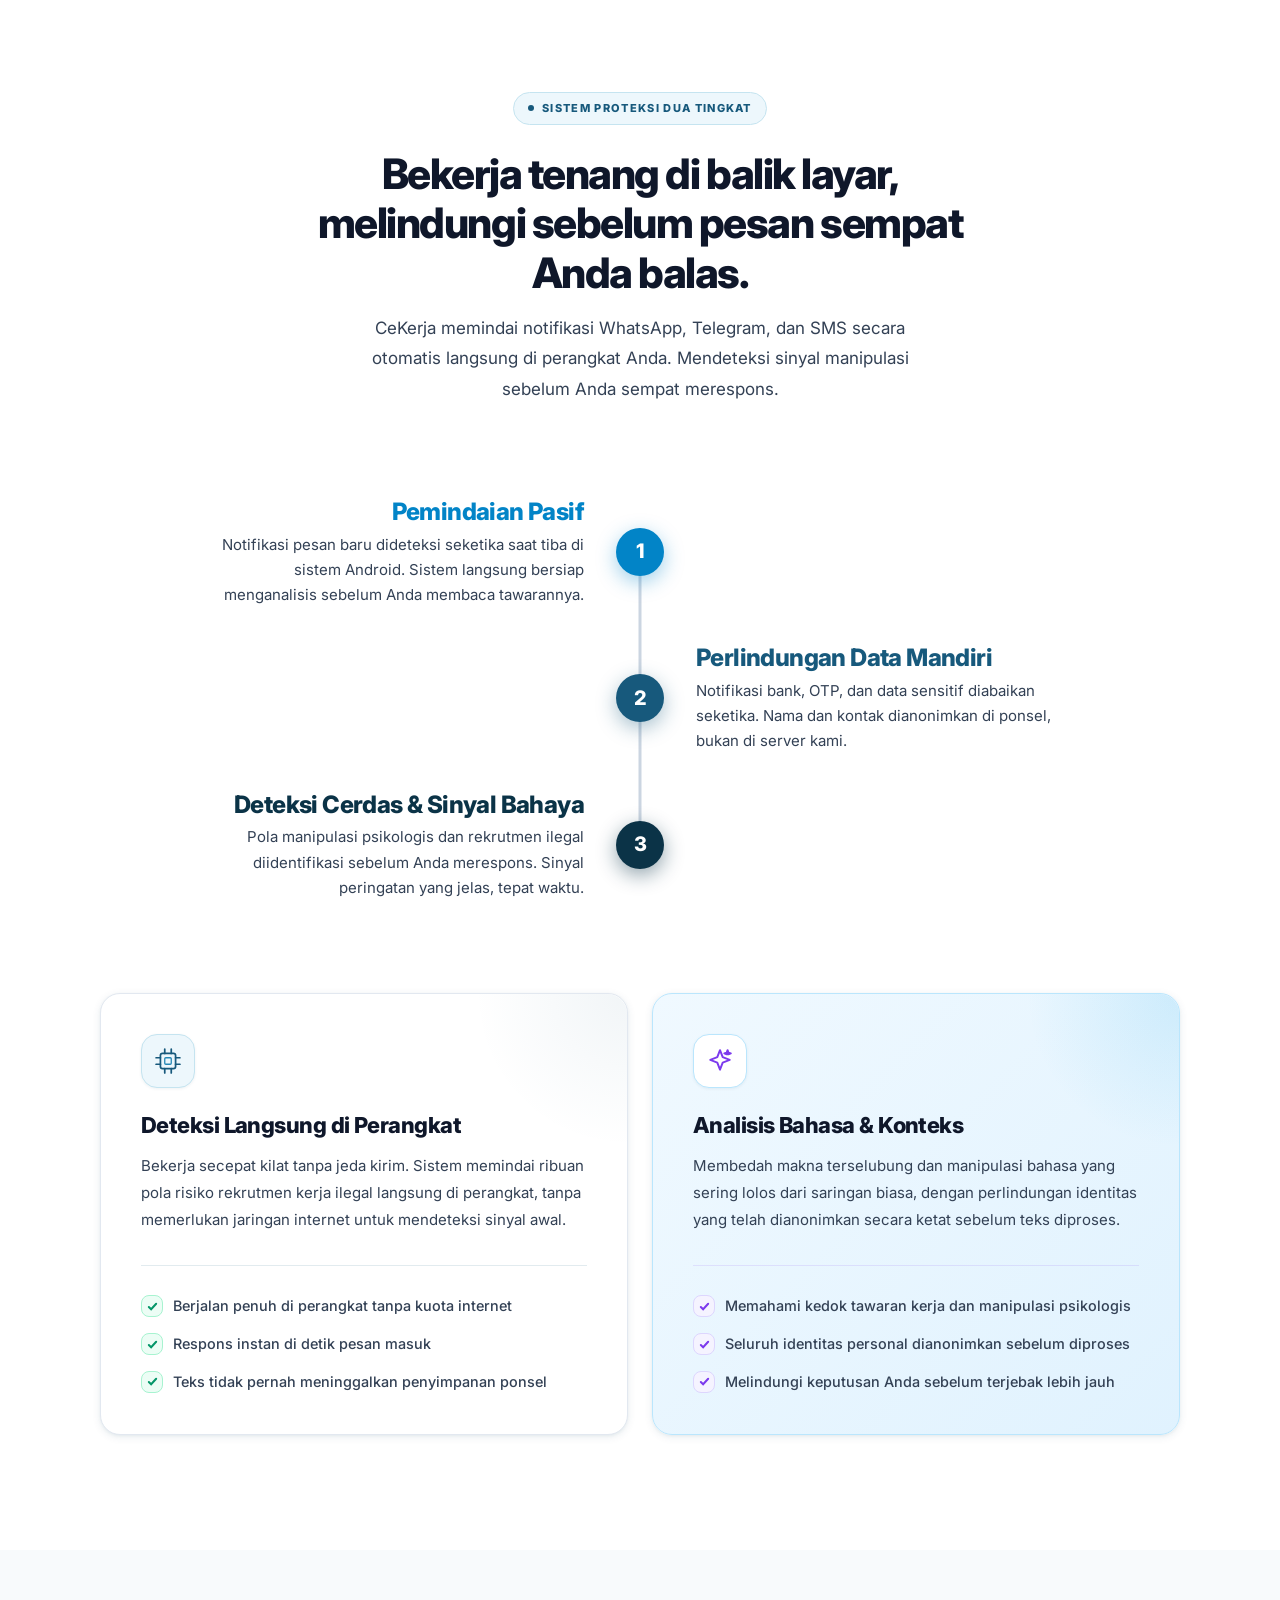
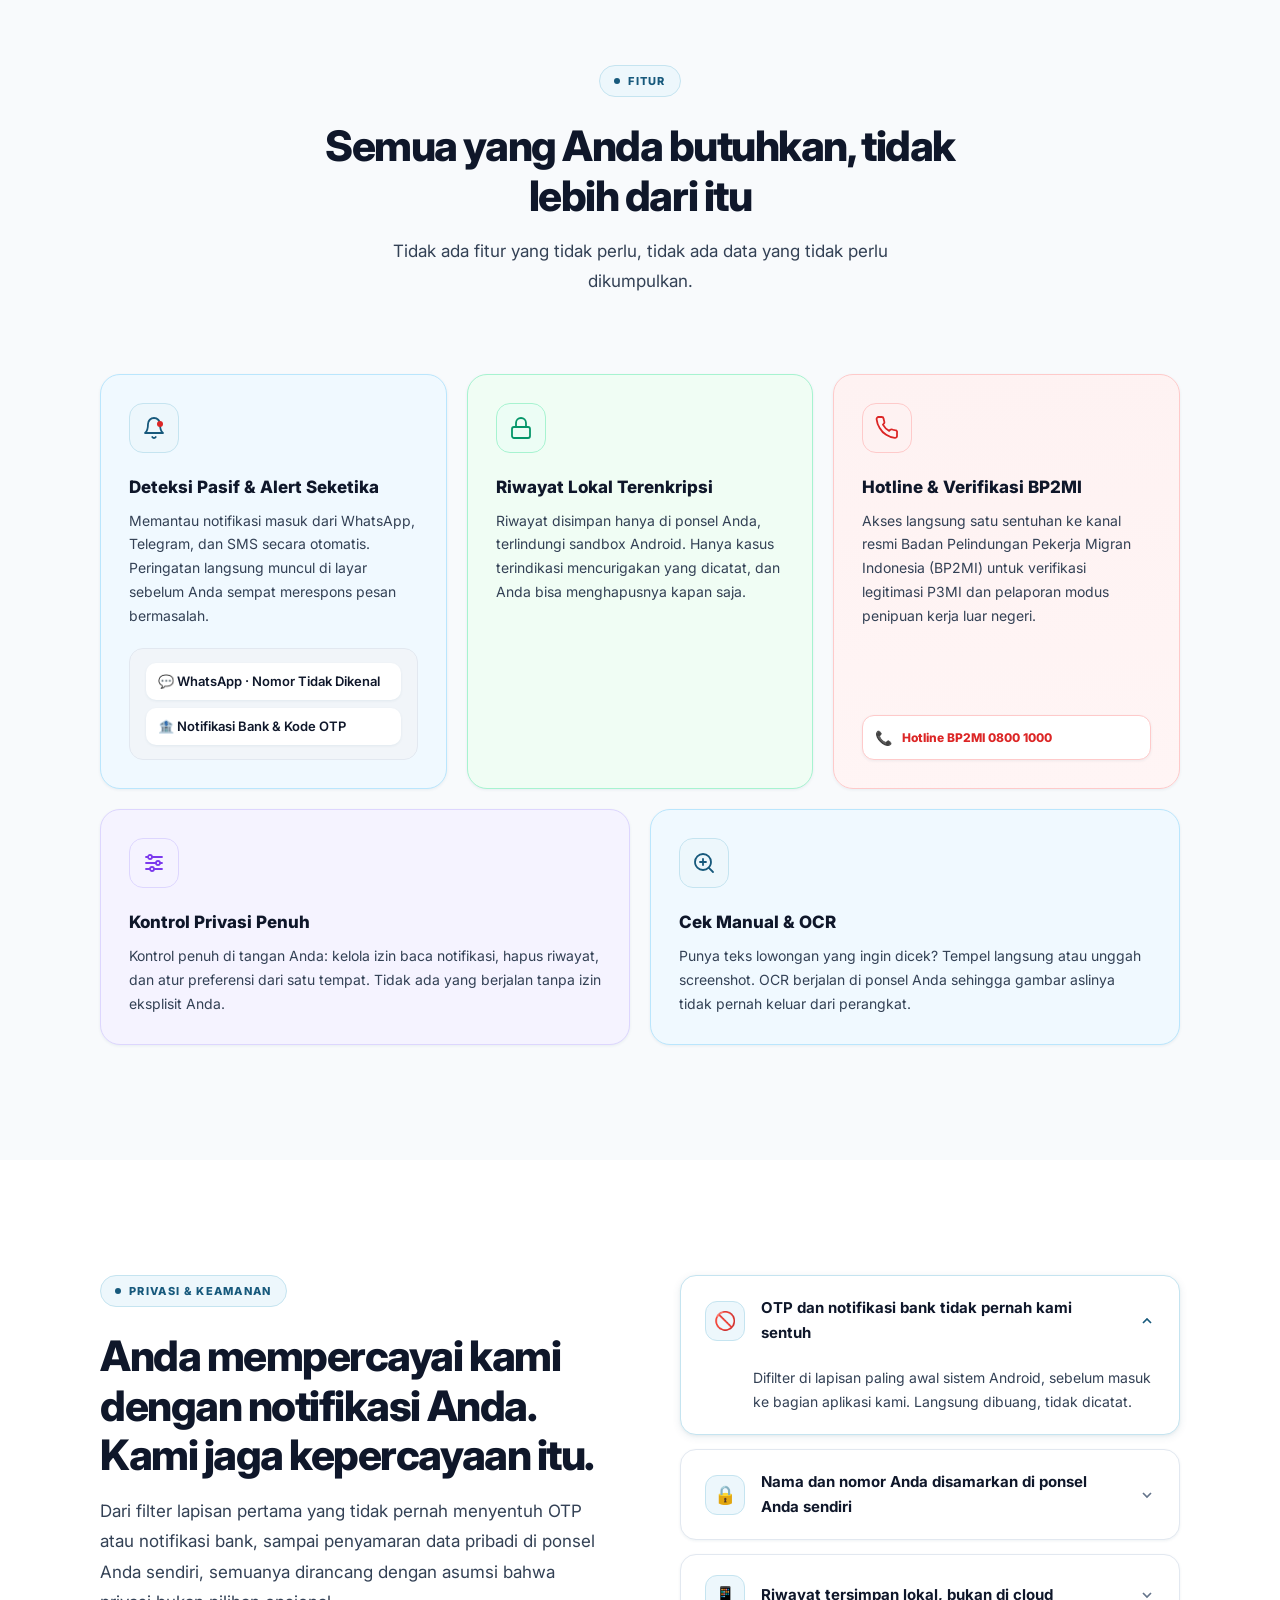
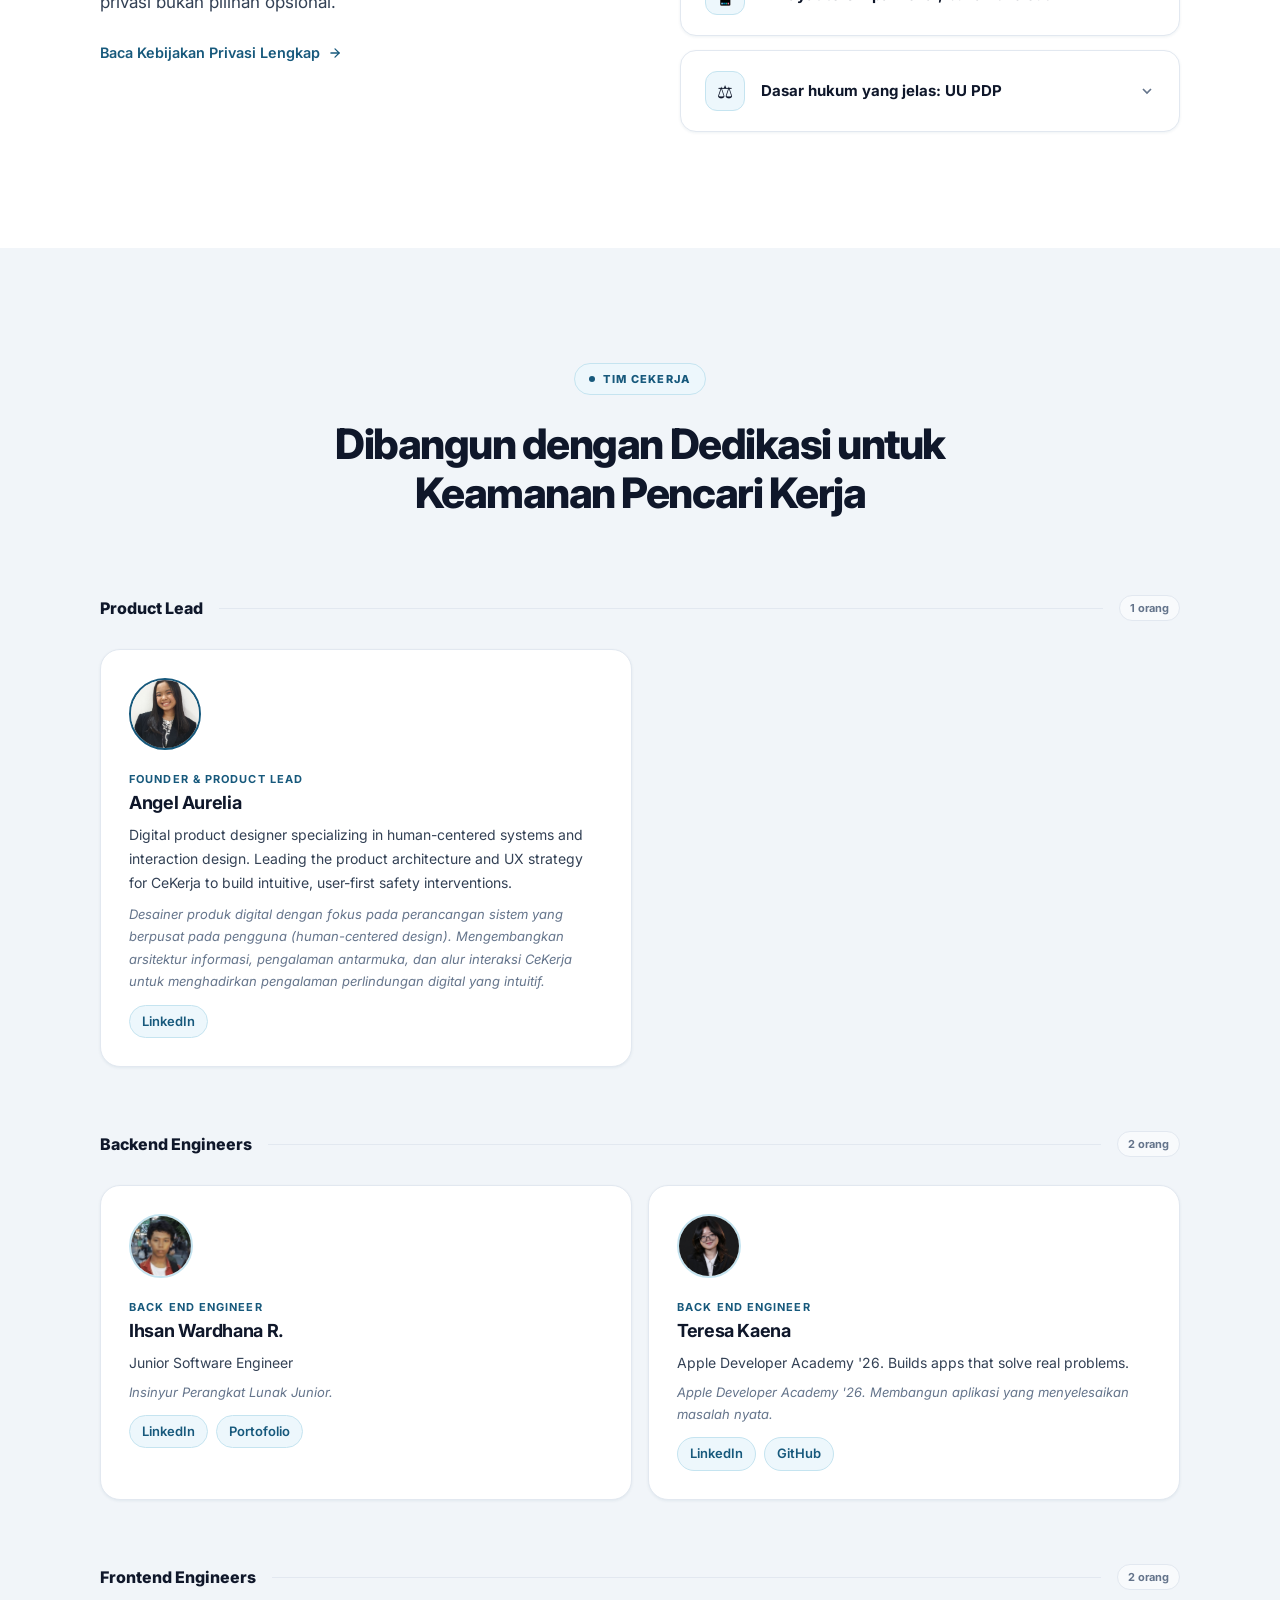
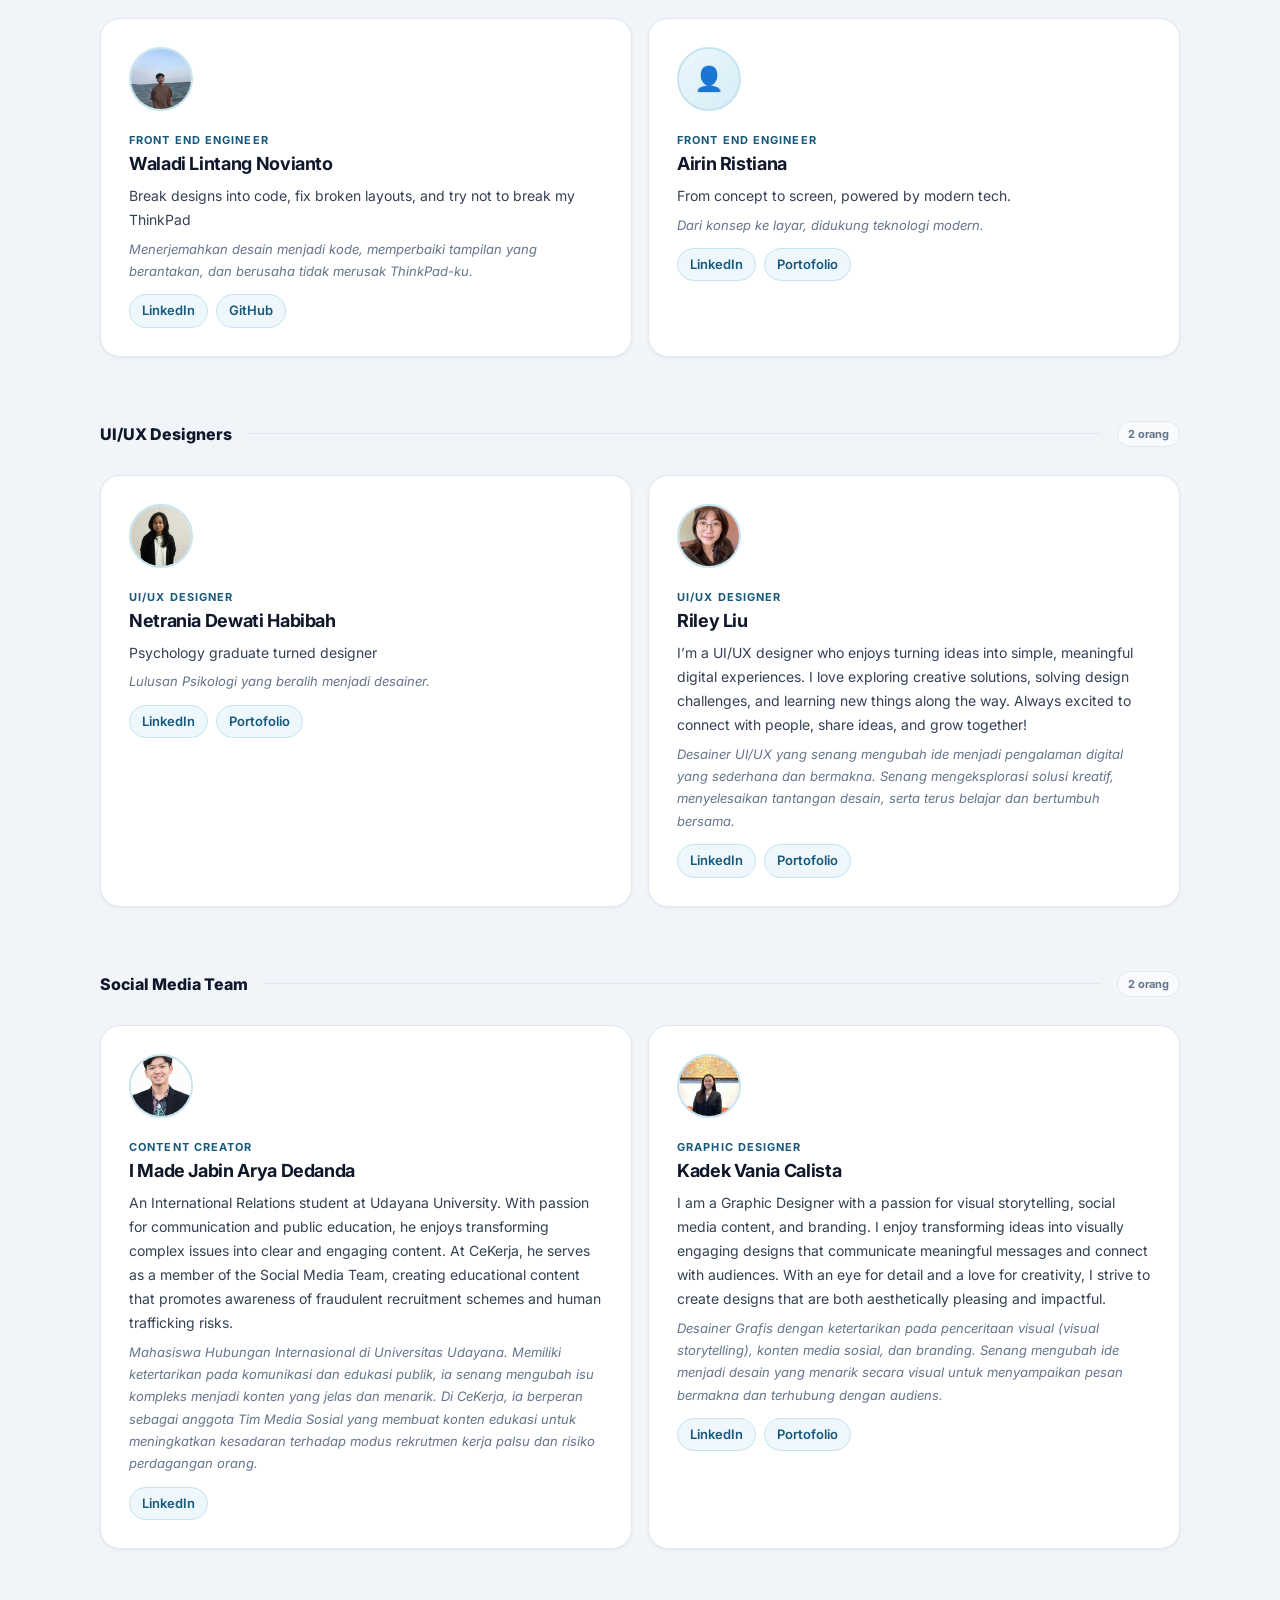
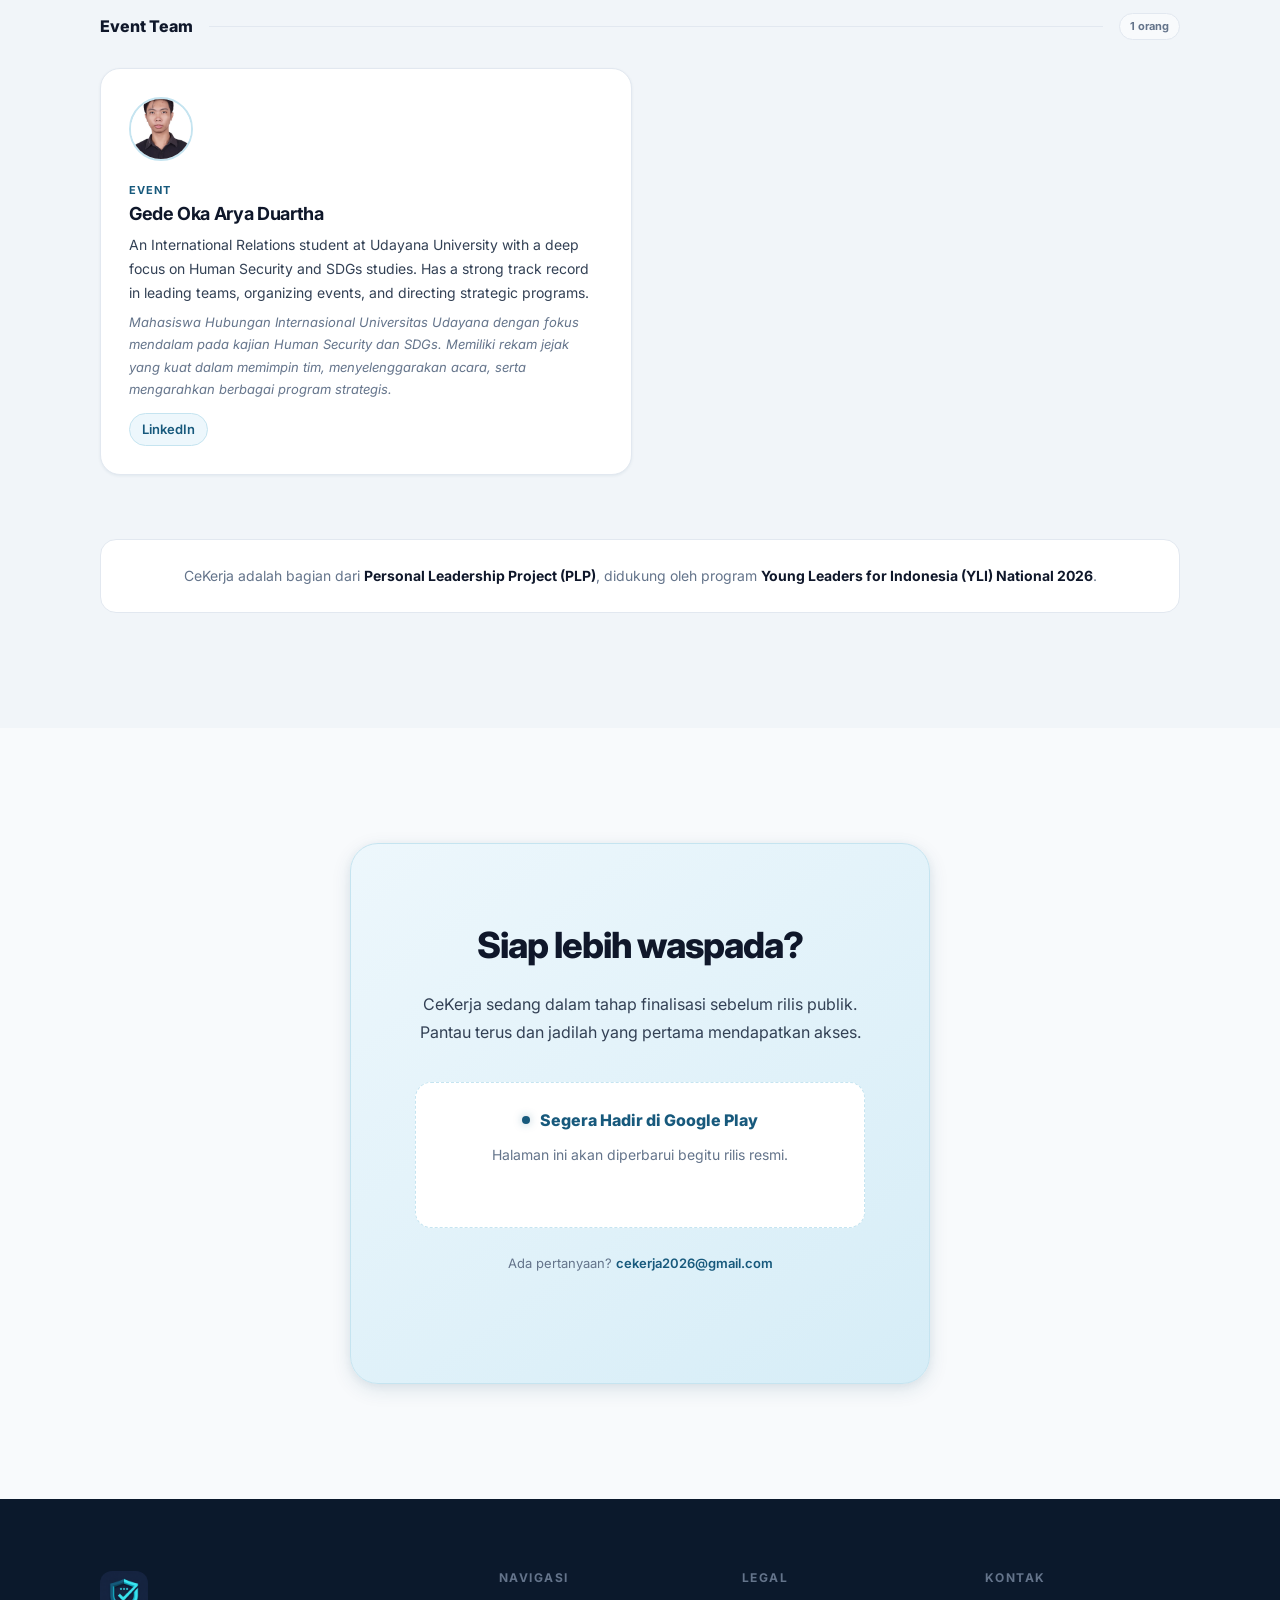
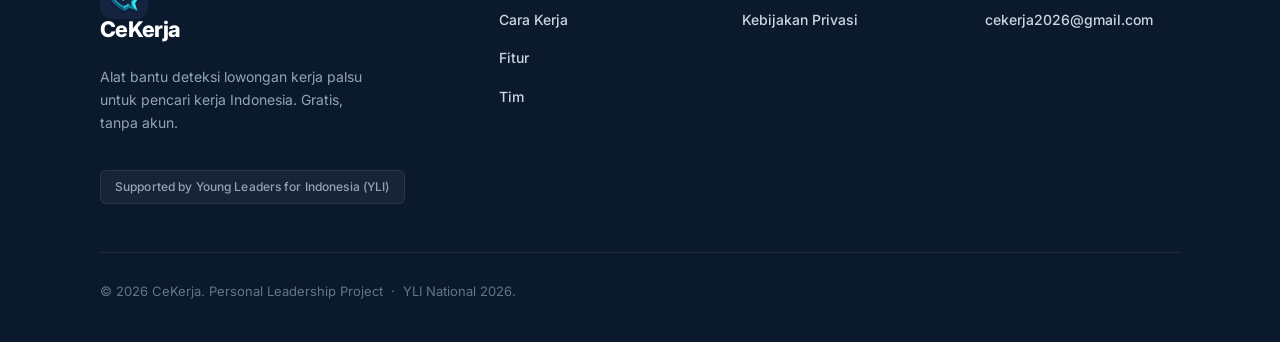
==== commit ad5eddd6: "Separate Event Team into its own section" ====
--- a/index.html
+++ b/index.html
@@ -694,14 +694,14 @@
           </div>
         </div>
 
-        <!-- Social Media & Event Team -->
+        <!-- Social Media Team -->
         <div class="team-group" aria-labelledby="group-socmed-heading">
           <div class="team-group__label">
-            <h3 id="group-socmed-heading" style="font-size:1rem;font-weight:800;color:var(--text-head);white-space:nowrap;">Social Media &amp; Event Team</h3>
+            <h3 id="group-socmed-heading" style="font-size:1rem;font-weight:800;color:var(--text-head);white-space:nowrap;">Social Media Team</h3>
             <div class="team-group__divider"></div>
-            <span class="team-role-badge">3 orang</span>
-          </div>
-          <div class="team-grid team-grid--three">
+            <span class="team-role-badge">2 orang</span>
+          </div>
+          <div class="team-grid team-grid--two">
 
             <article class="member-card" aria-label="Profil I Made Jabin Arya Dedanda">
               <div class="member-card__avatar" aria-hidden="true">
@@ -733,6 +733,18 @@
                 </div>
               </div>
             </article>
+
+          </div>
+        </div>
+
+        <!-- Event Team -->
+        <div class="team-group" aria-labelledby="group-event-heading">
+          <div class="team-group__label">
+            <h3 id="group-event-heading" style="font-size:1rem;font-weight:800;color:var(--text-head);white-space:nowrap;">Event Team</h3>
+            <div class="team-group__divider"></div>
+            <span class="team-role-badge">1 orang</span>
+          </div>
+          <div class="team-grid team-grid--two">
 
             <article class="member-card" aria-label="Profil Gede Oka Arya Duartha">
               <div class="member-card__avatar" aria-hidden="true">
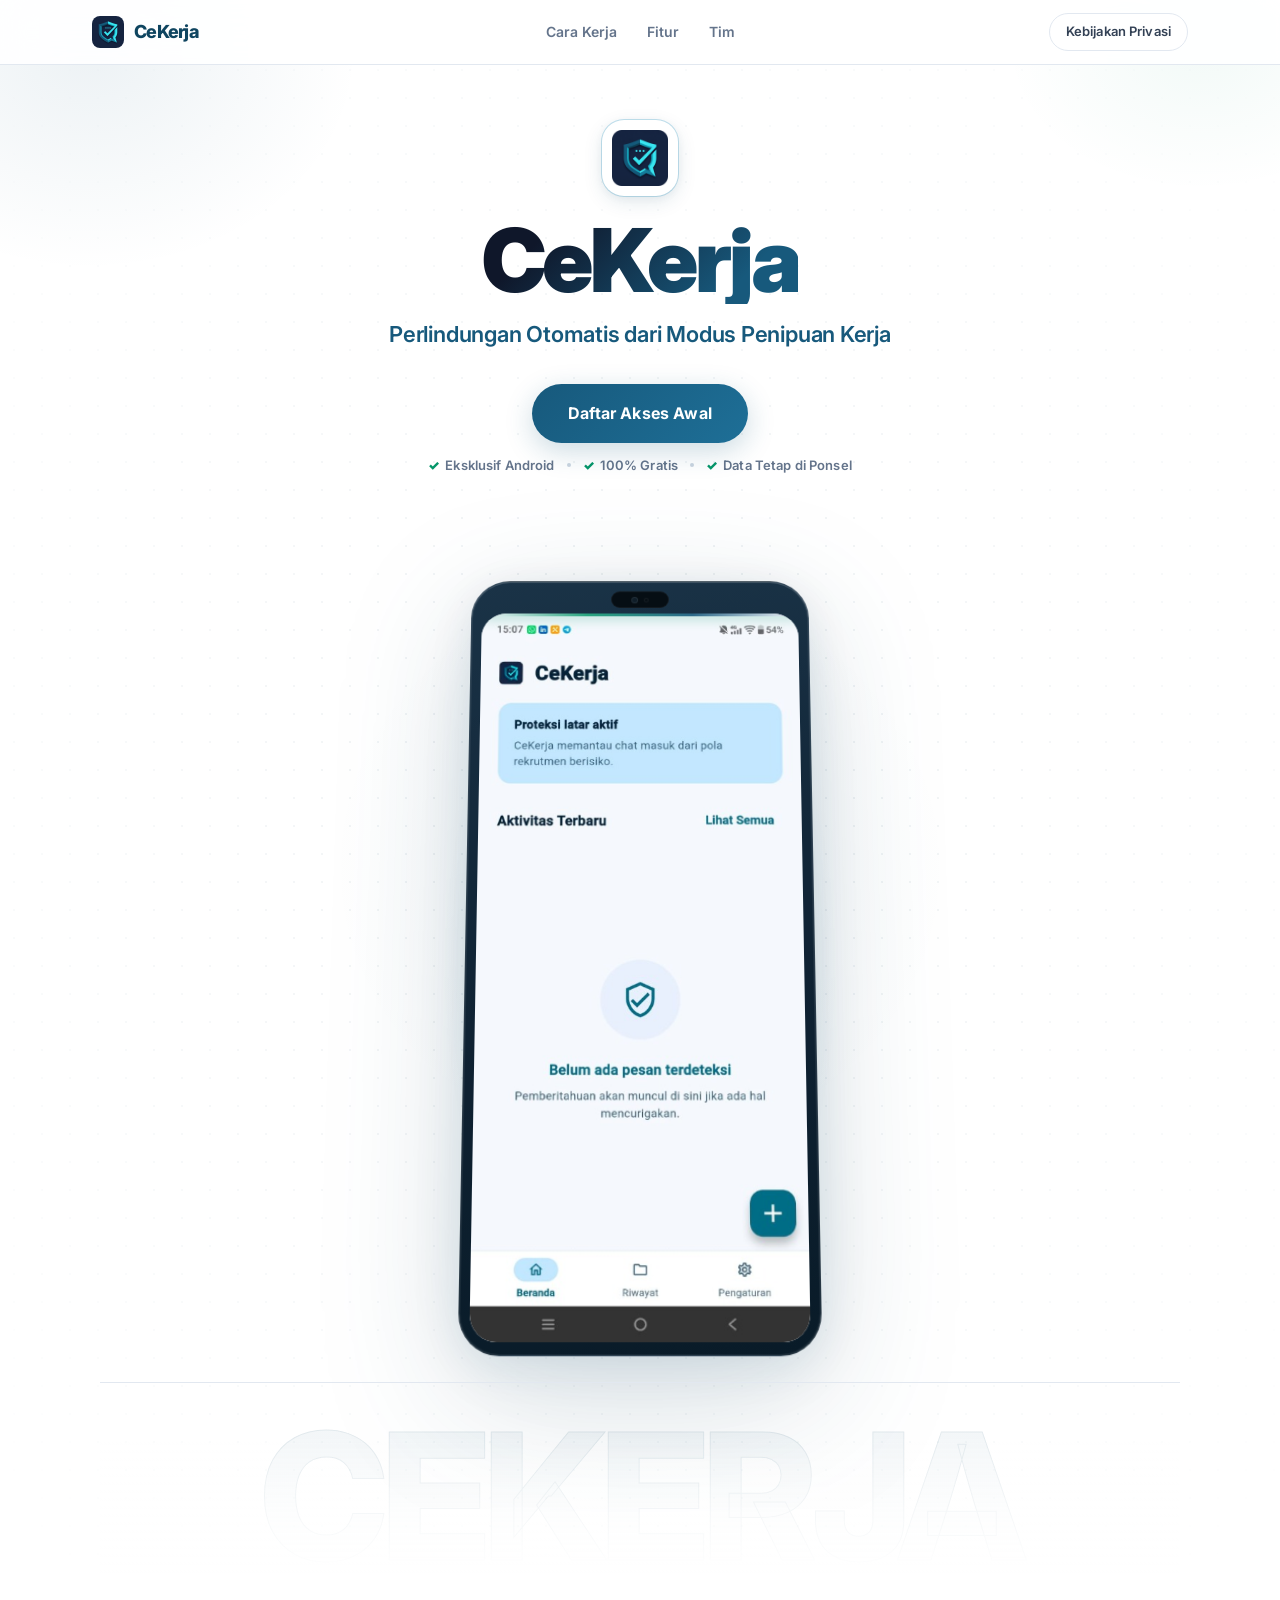
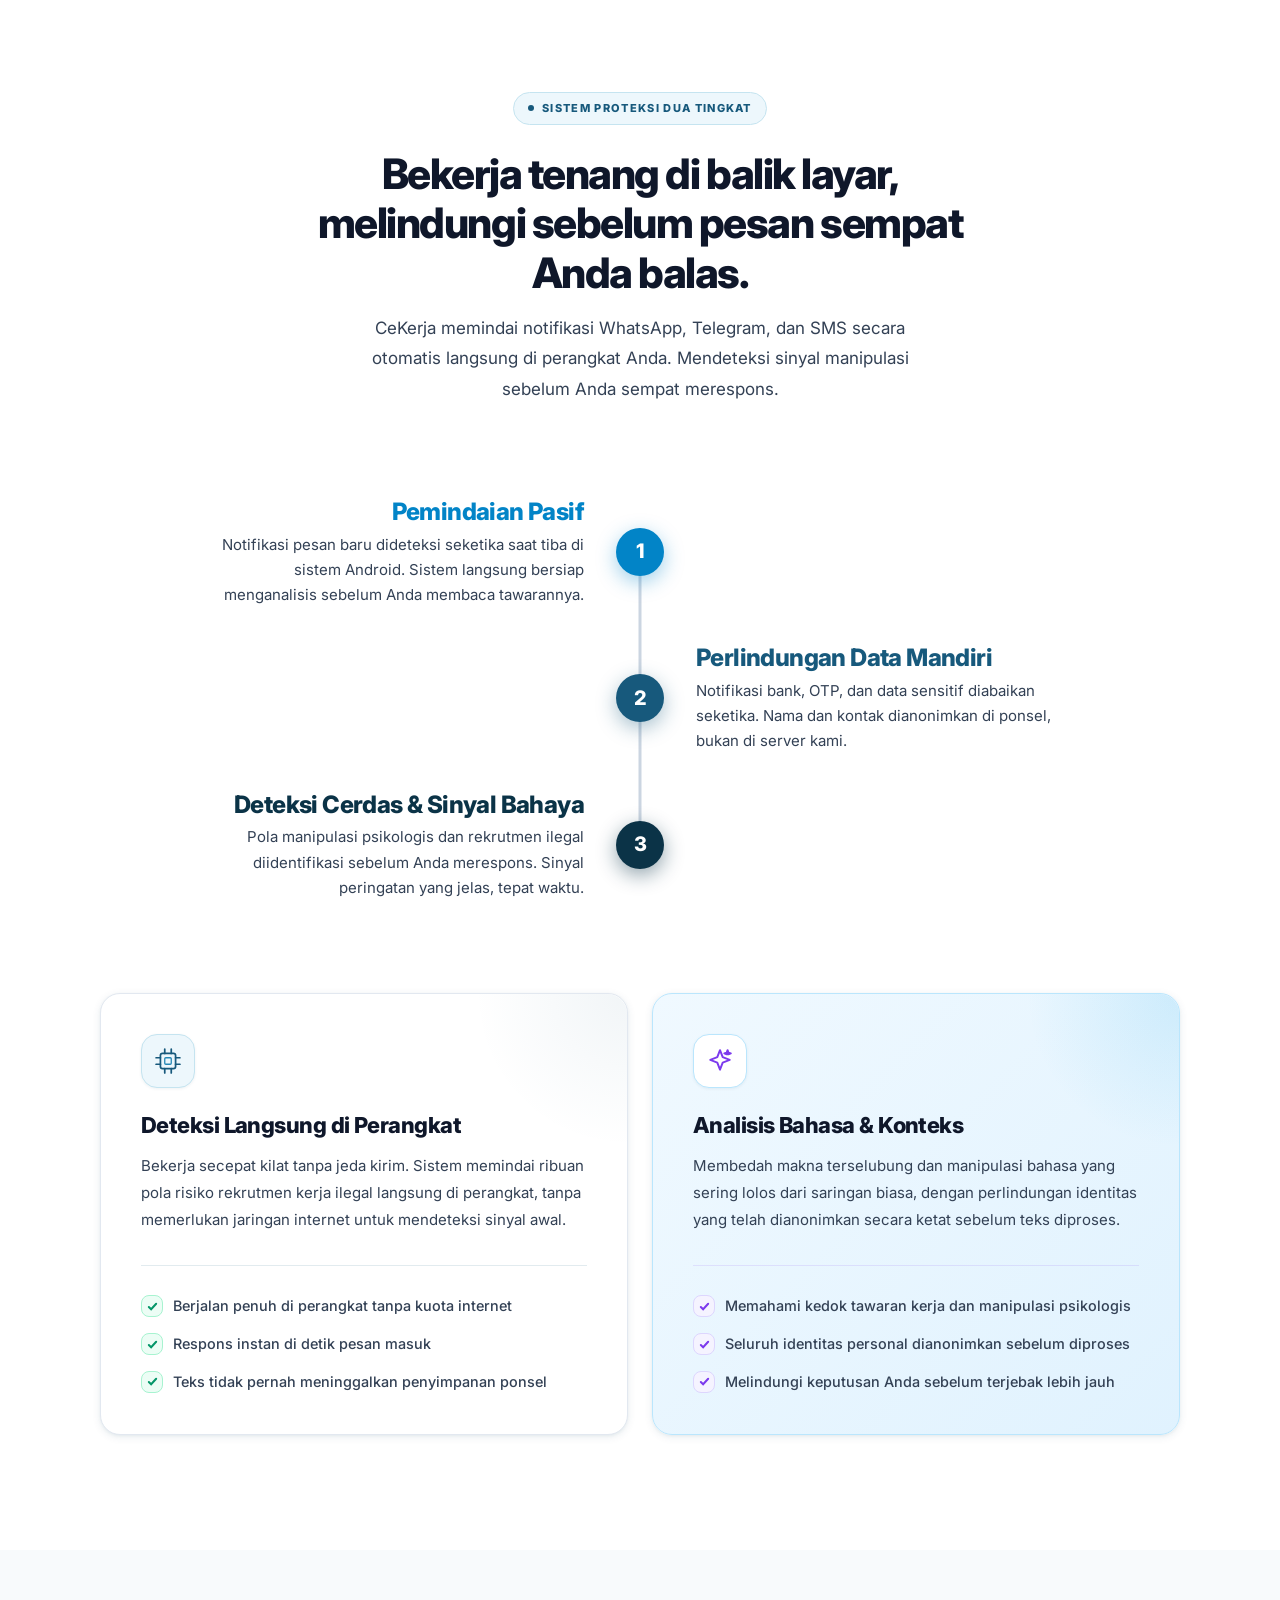
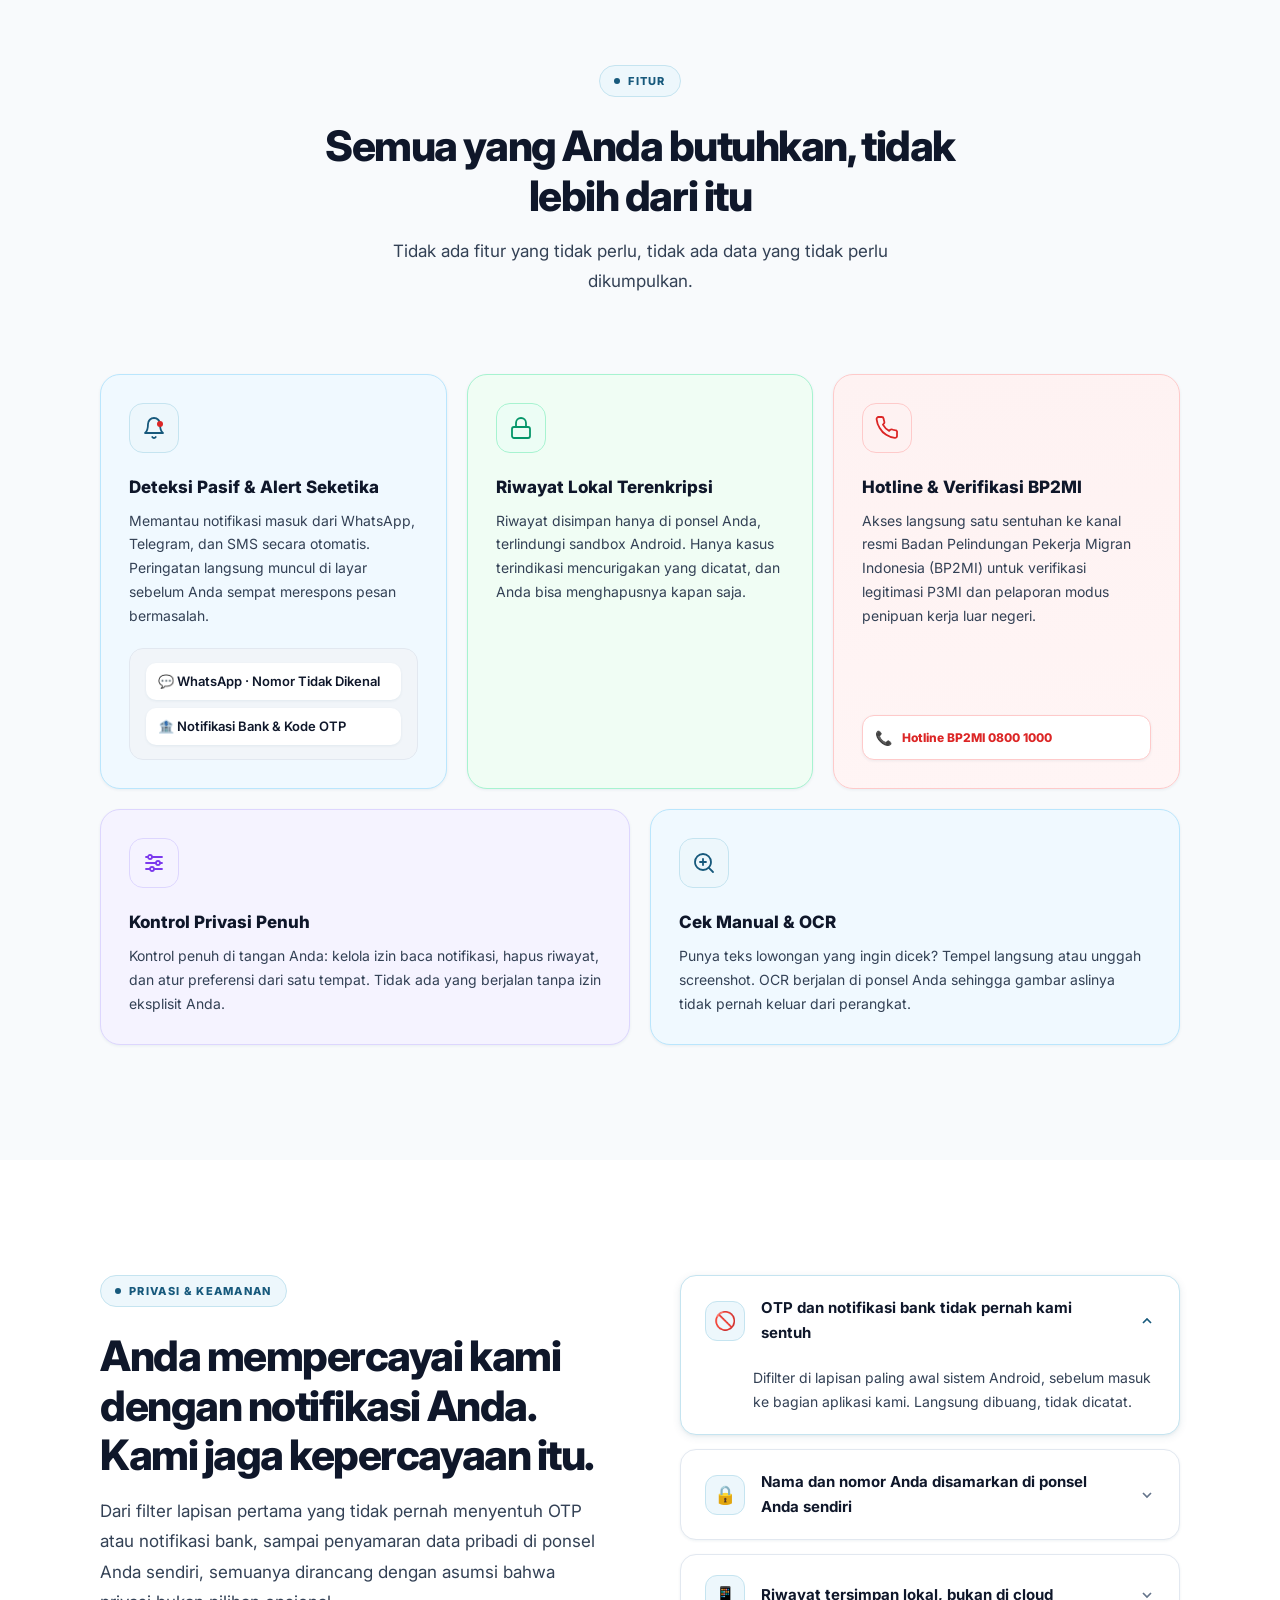
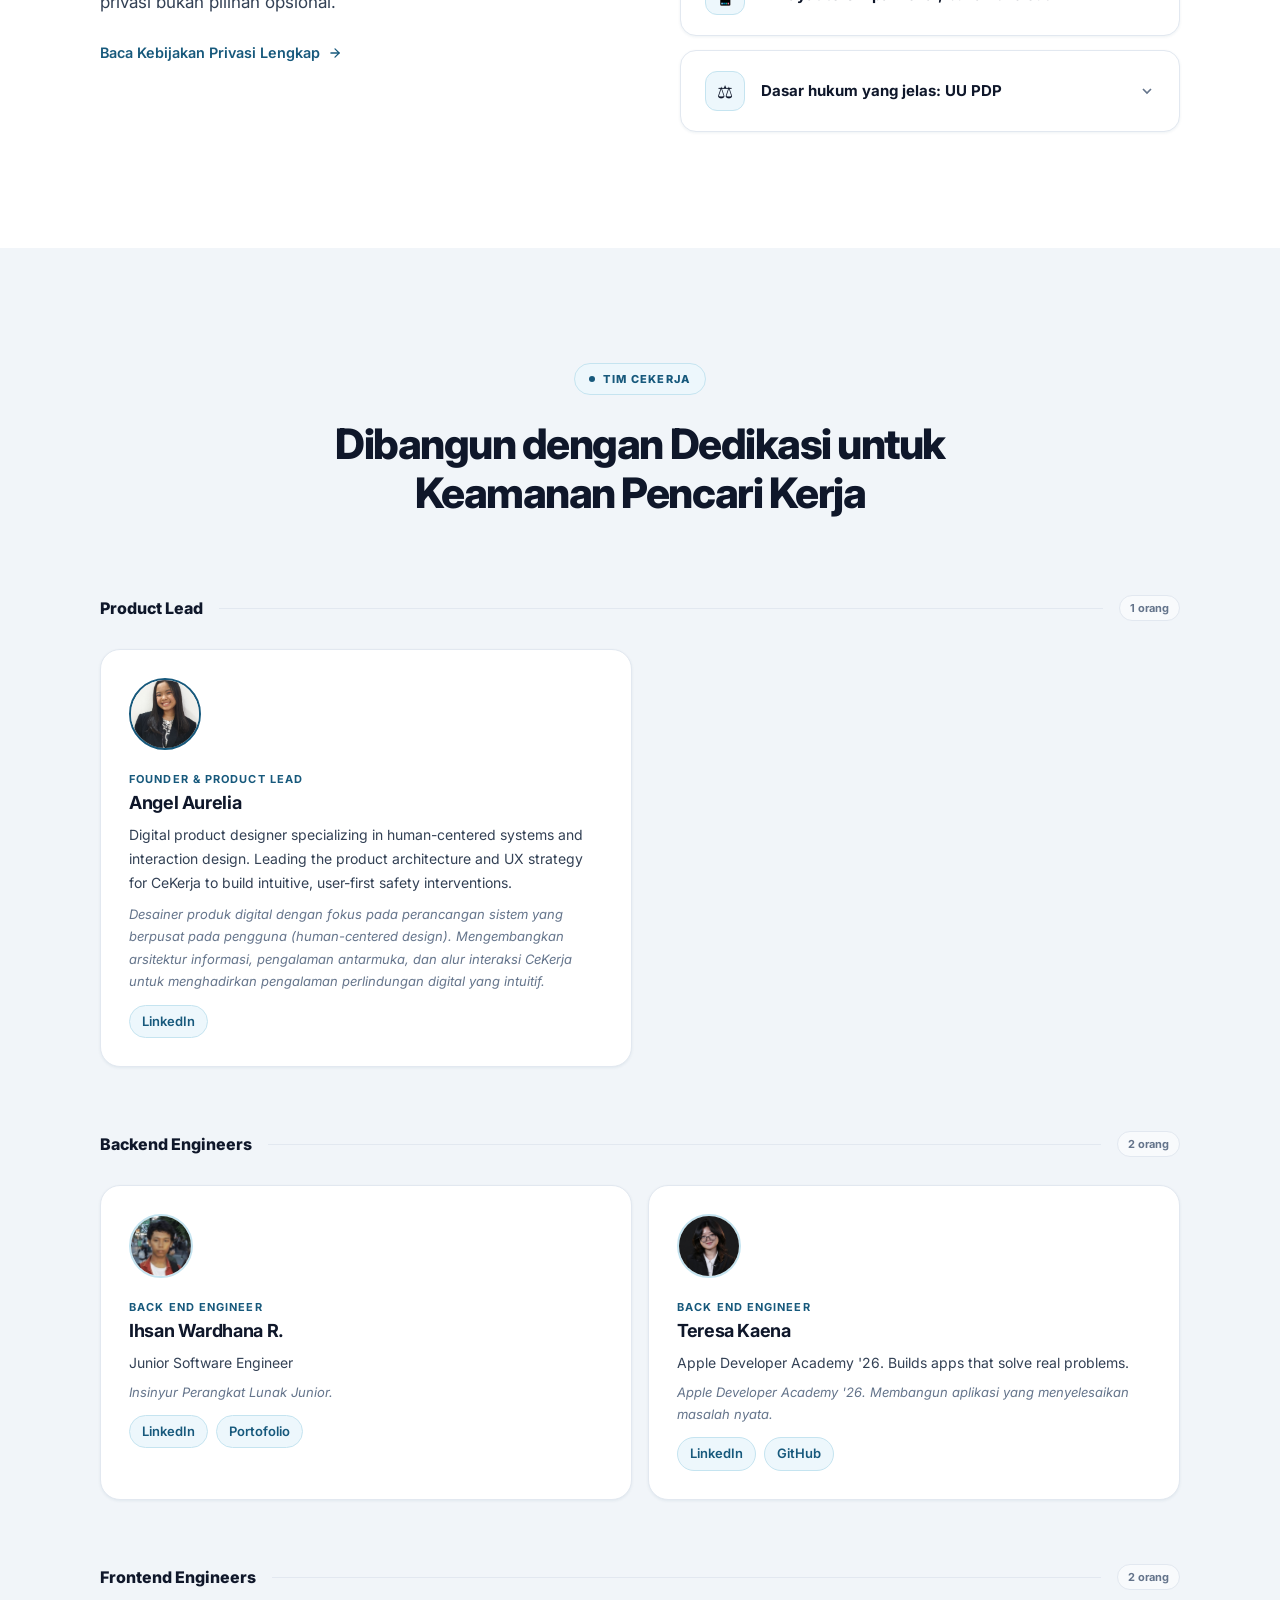
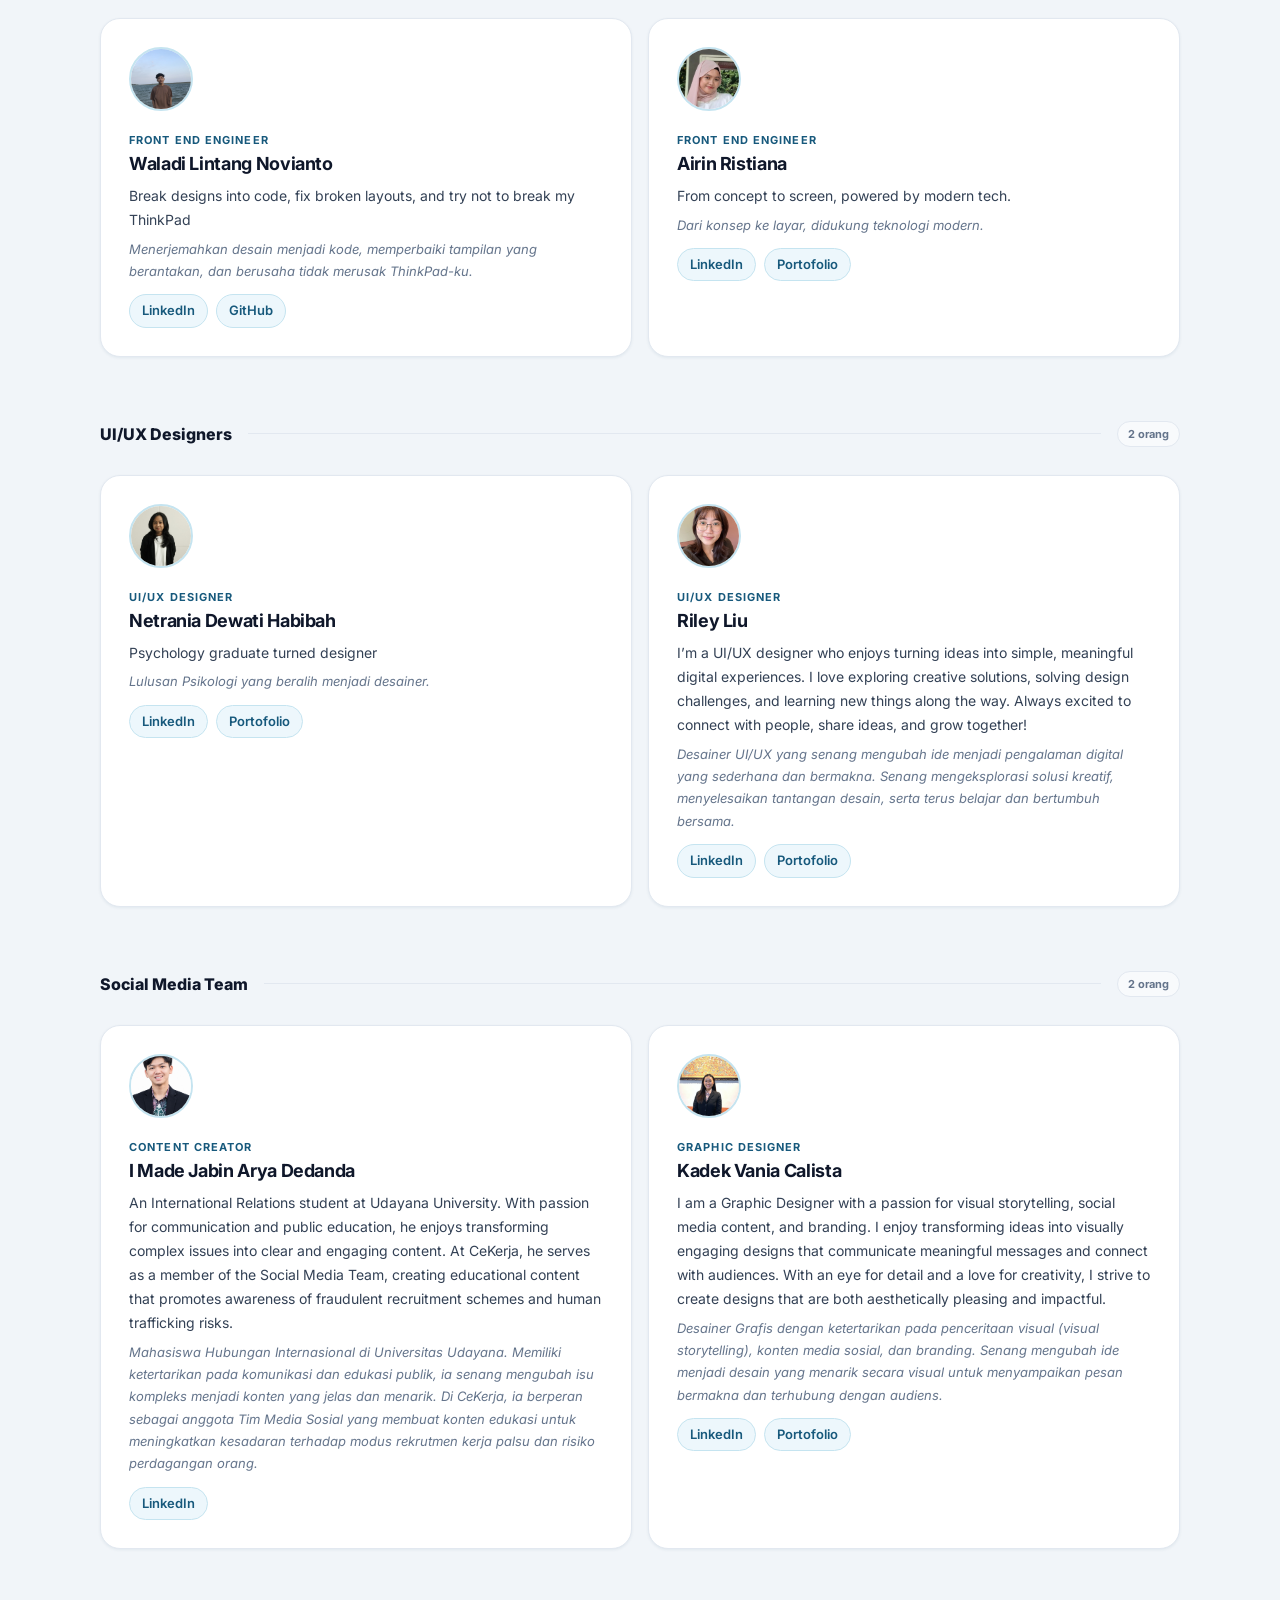
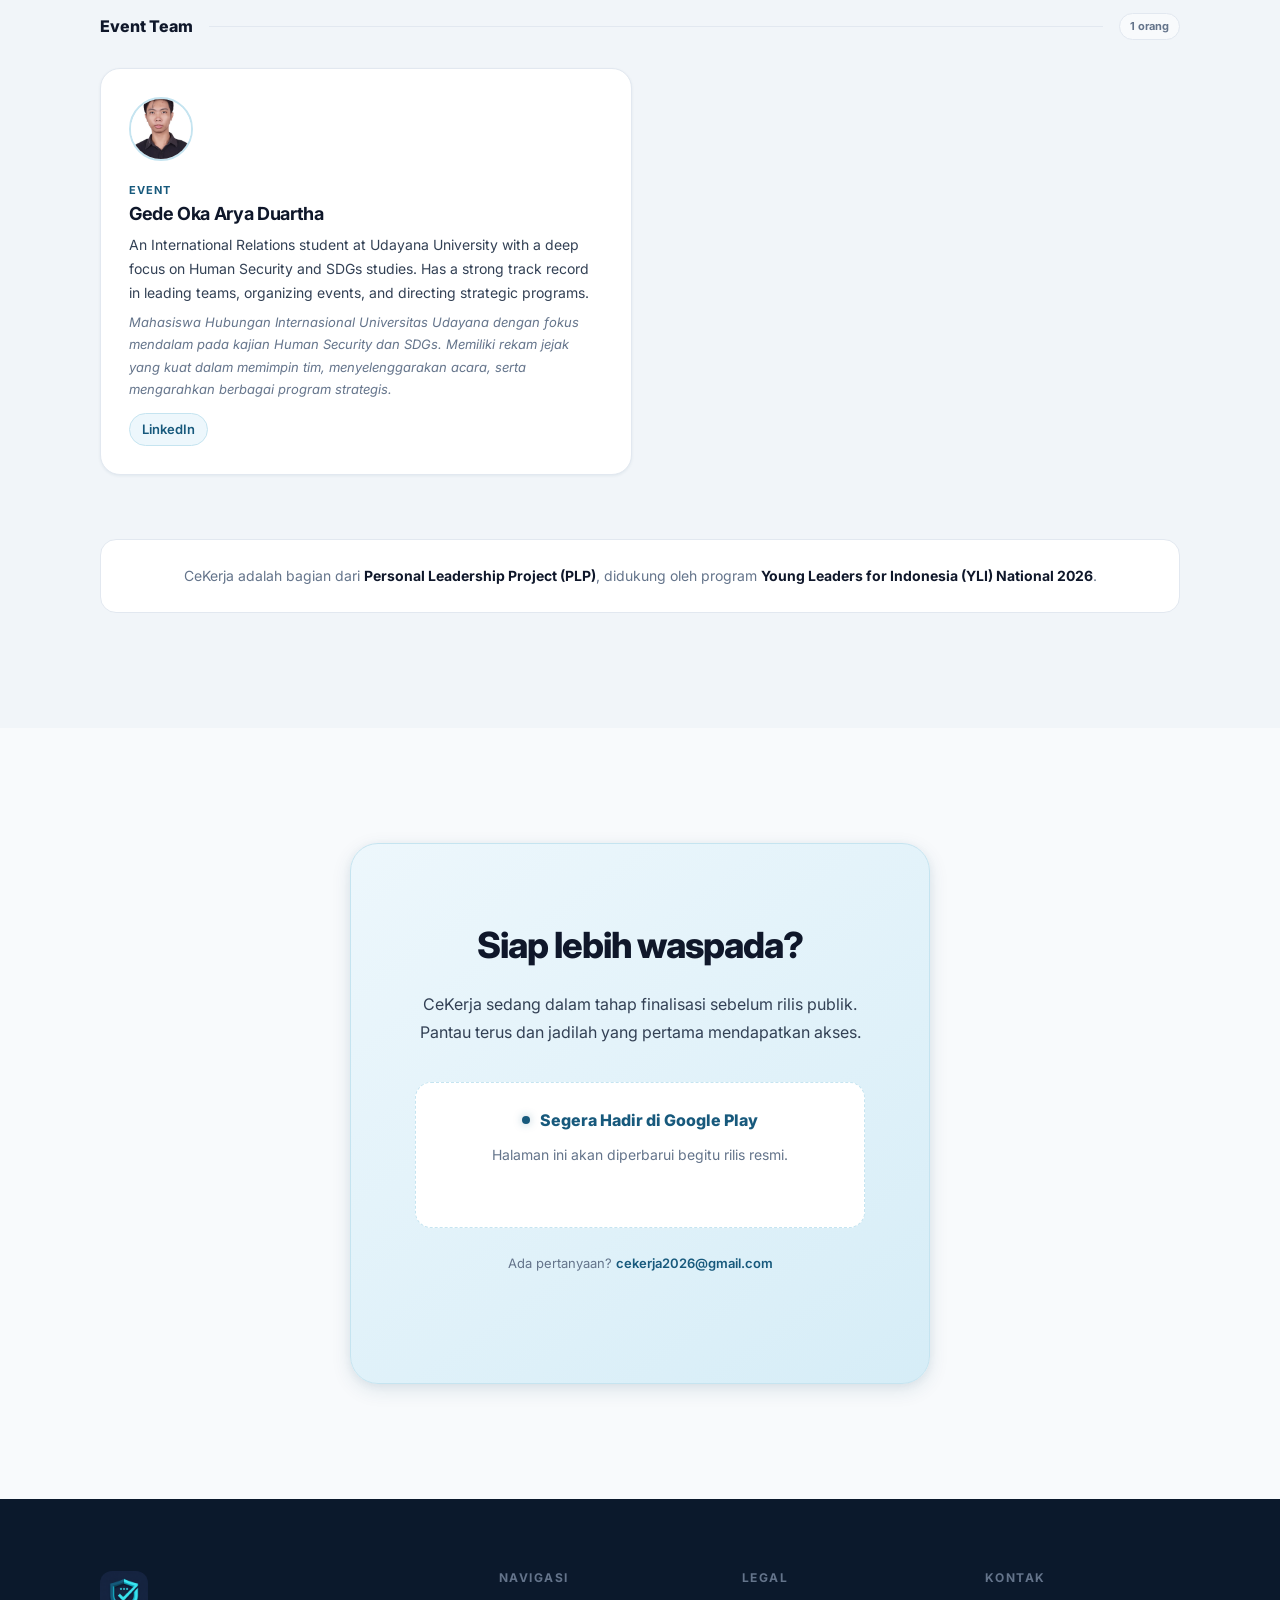
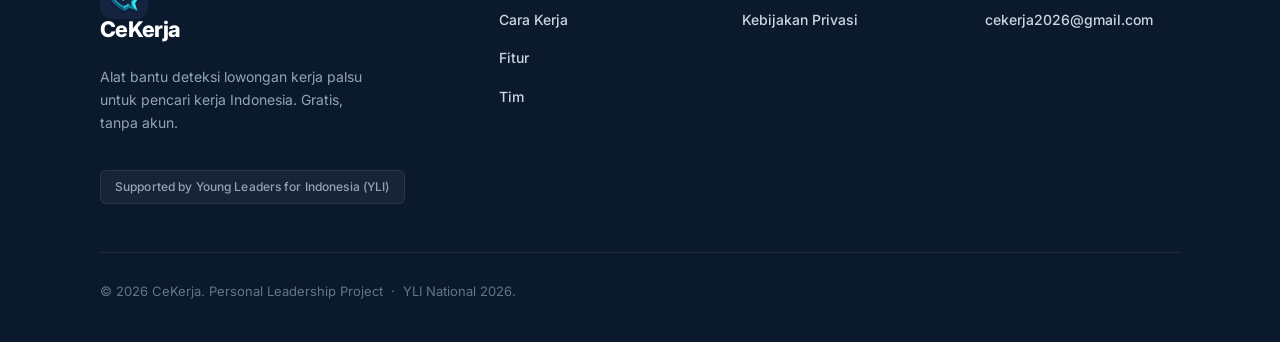
==== commit 166febd7: "Add cropped Airin Ristiana photo" ====
--- a/index.html
+++ b/index.html
@@ -634,7 +634,9 @@
             </article>
 
             <article class="member-card" aria-label="Profil Airin Ristiana">
-              <div class="member-card__avatar" aria-hidden="true">👤</div>
+              <div class="member-card__avatar" aria-hidden="true">
+                <img src="assets/team/airin.jpg" alt="Airin Ristiana" loading="lazy" />
+              </div>
               <div>
                 <div class="member-card__role">Front End Engineer</div>
                 <h4 class="member-card__name">Airin Ristiana</h4>
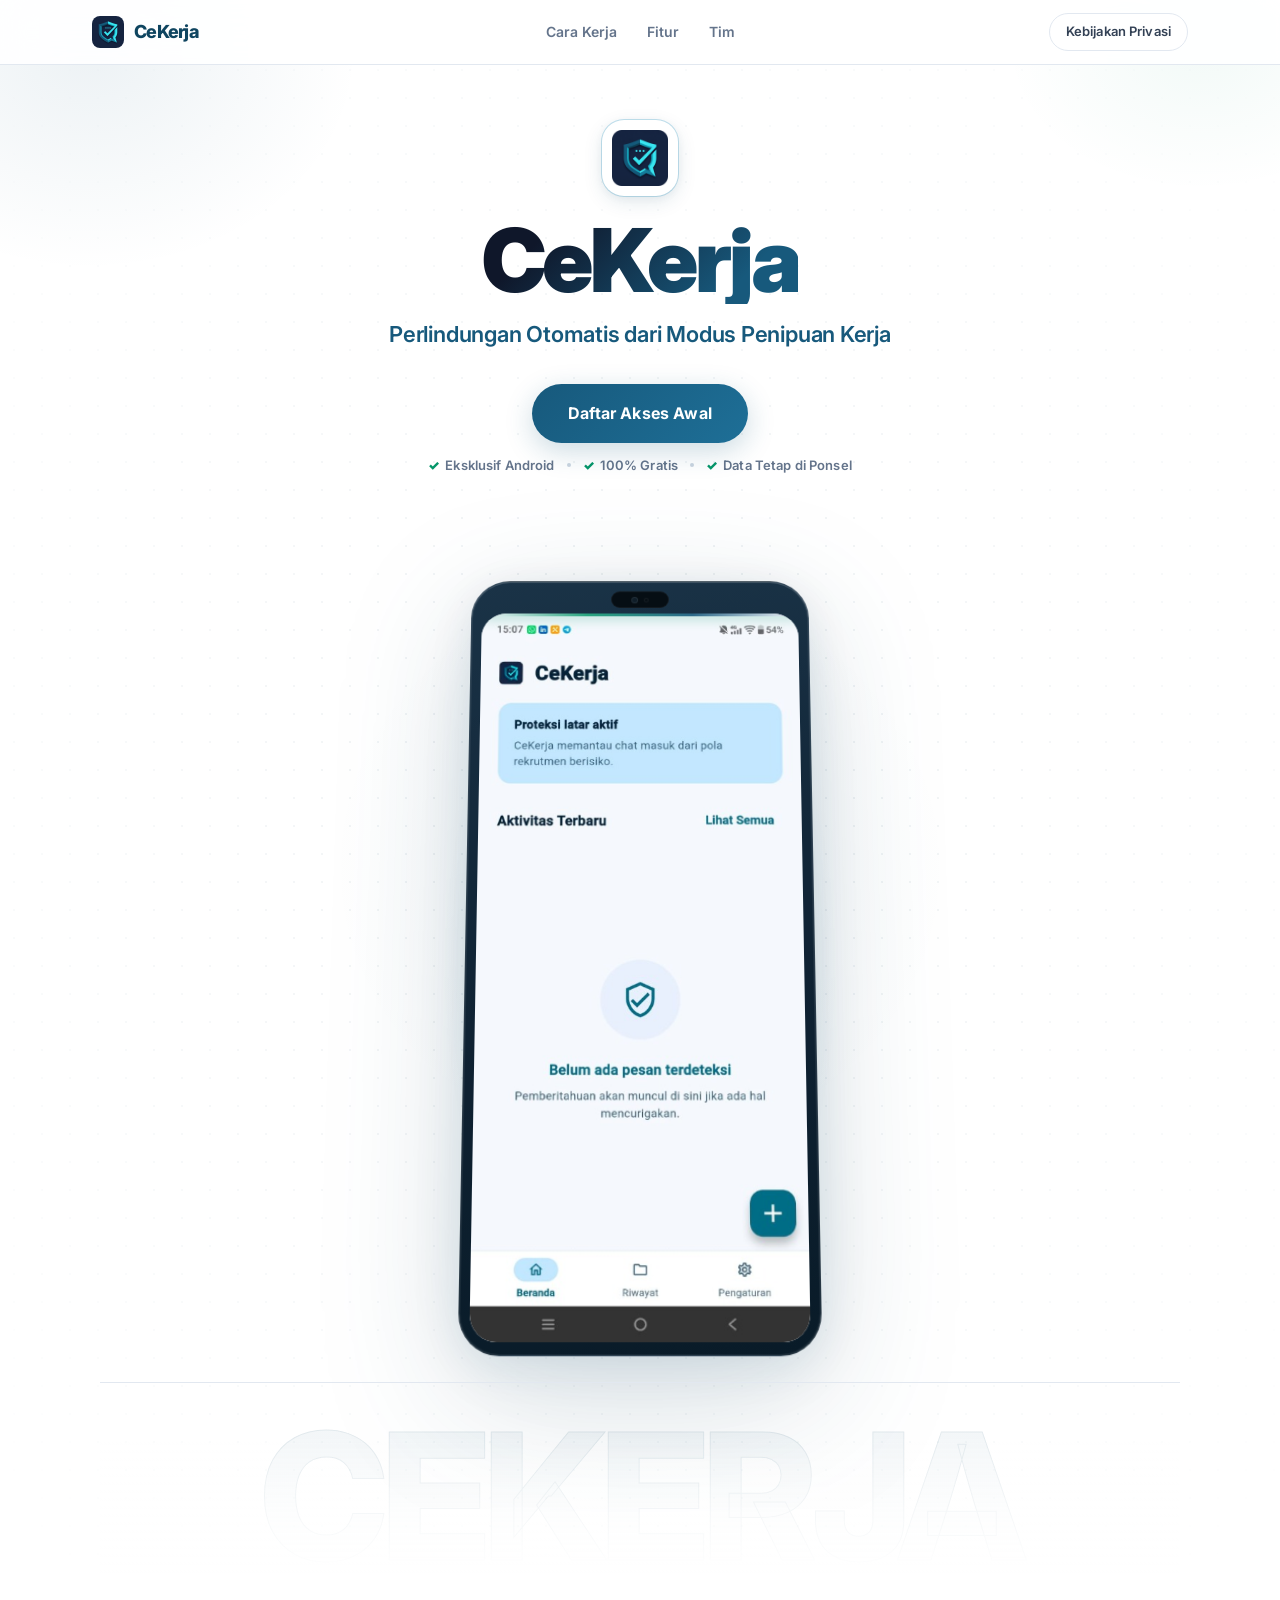
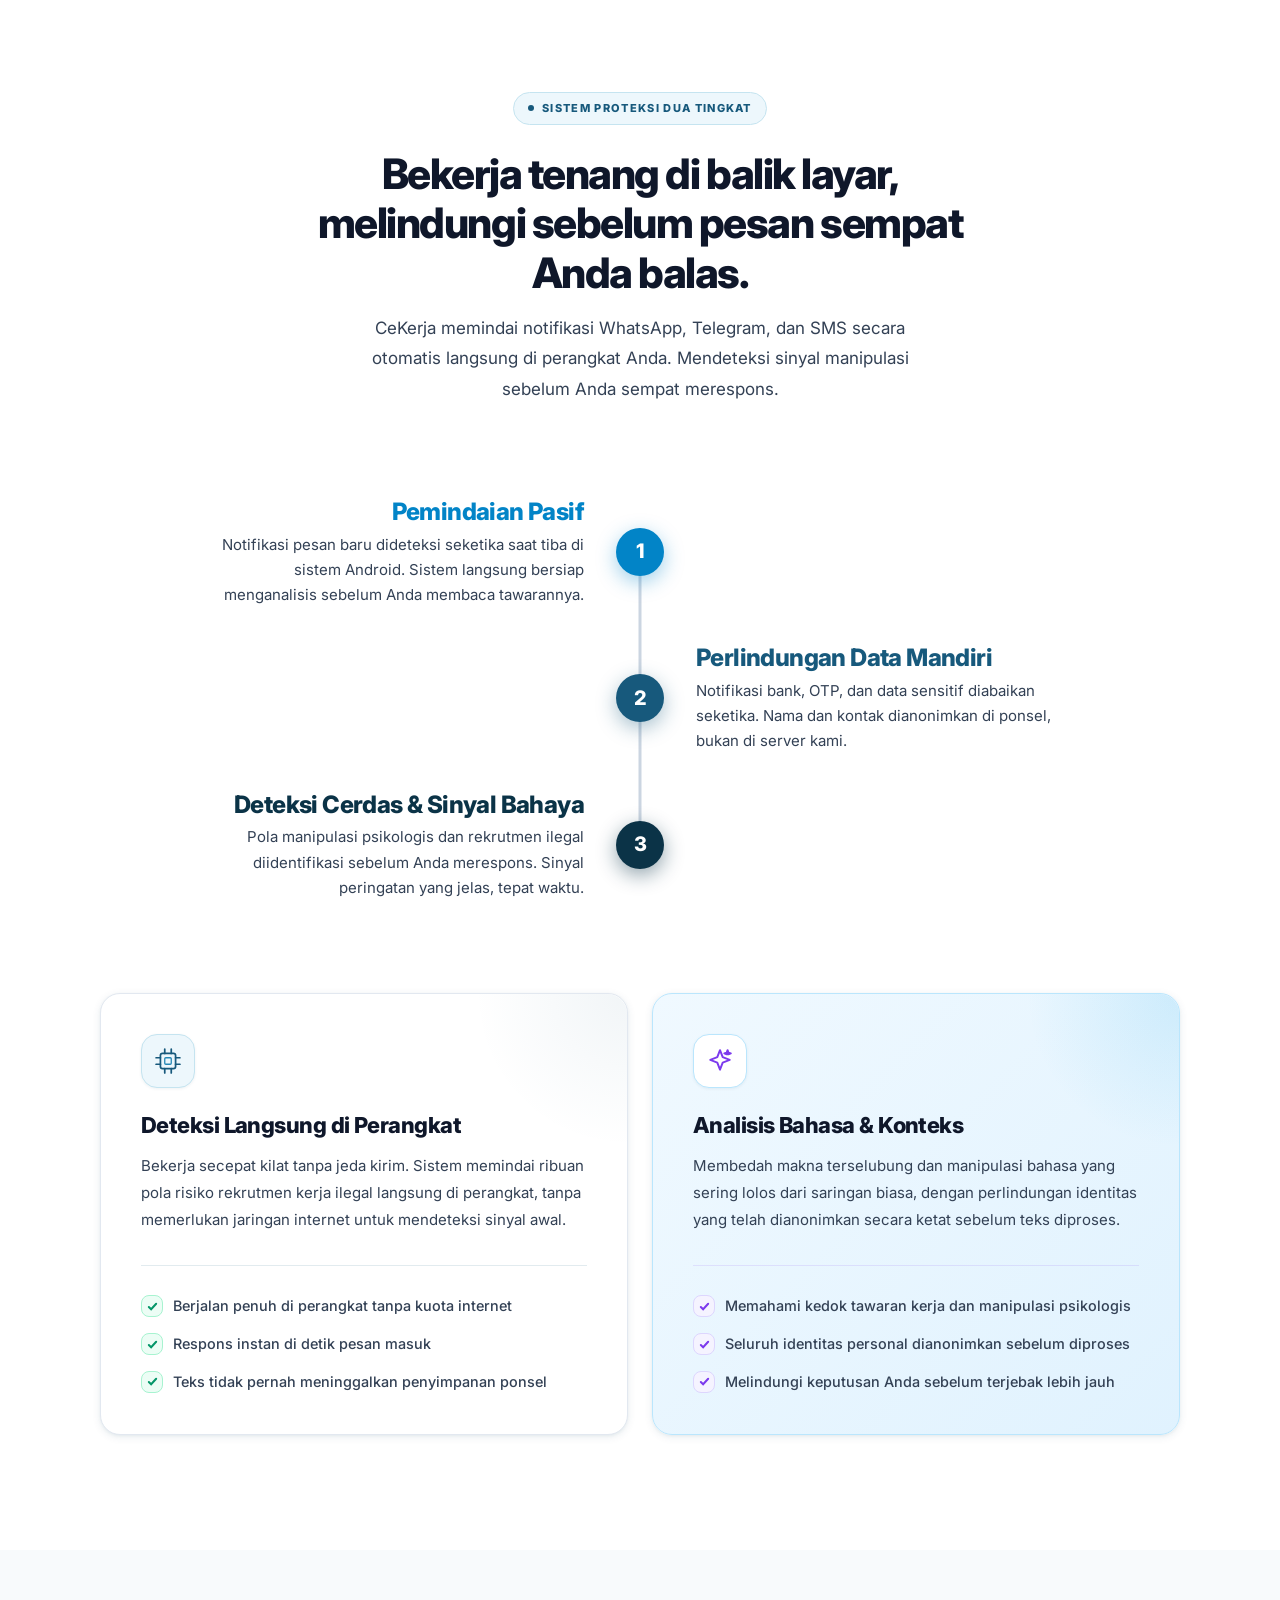
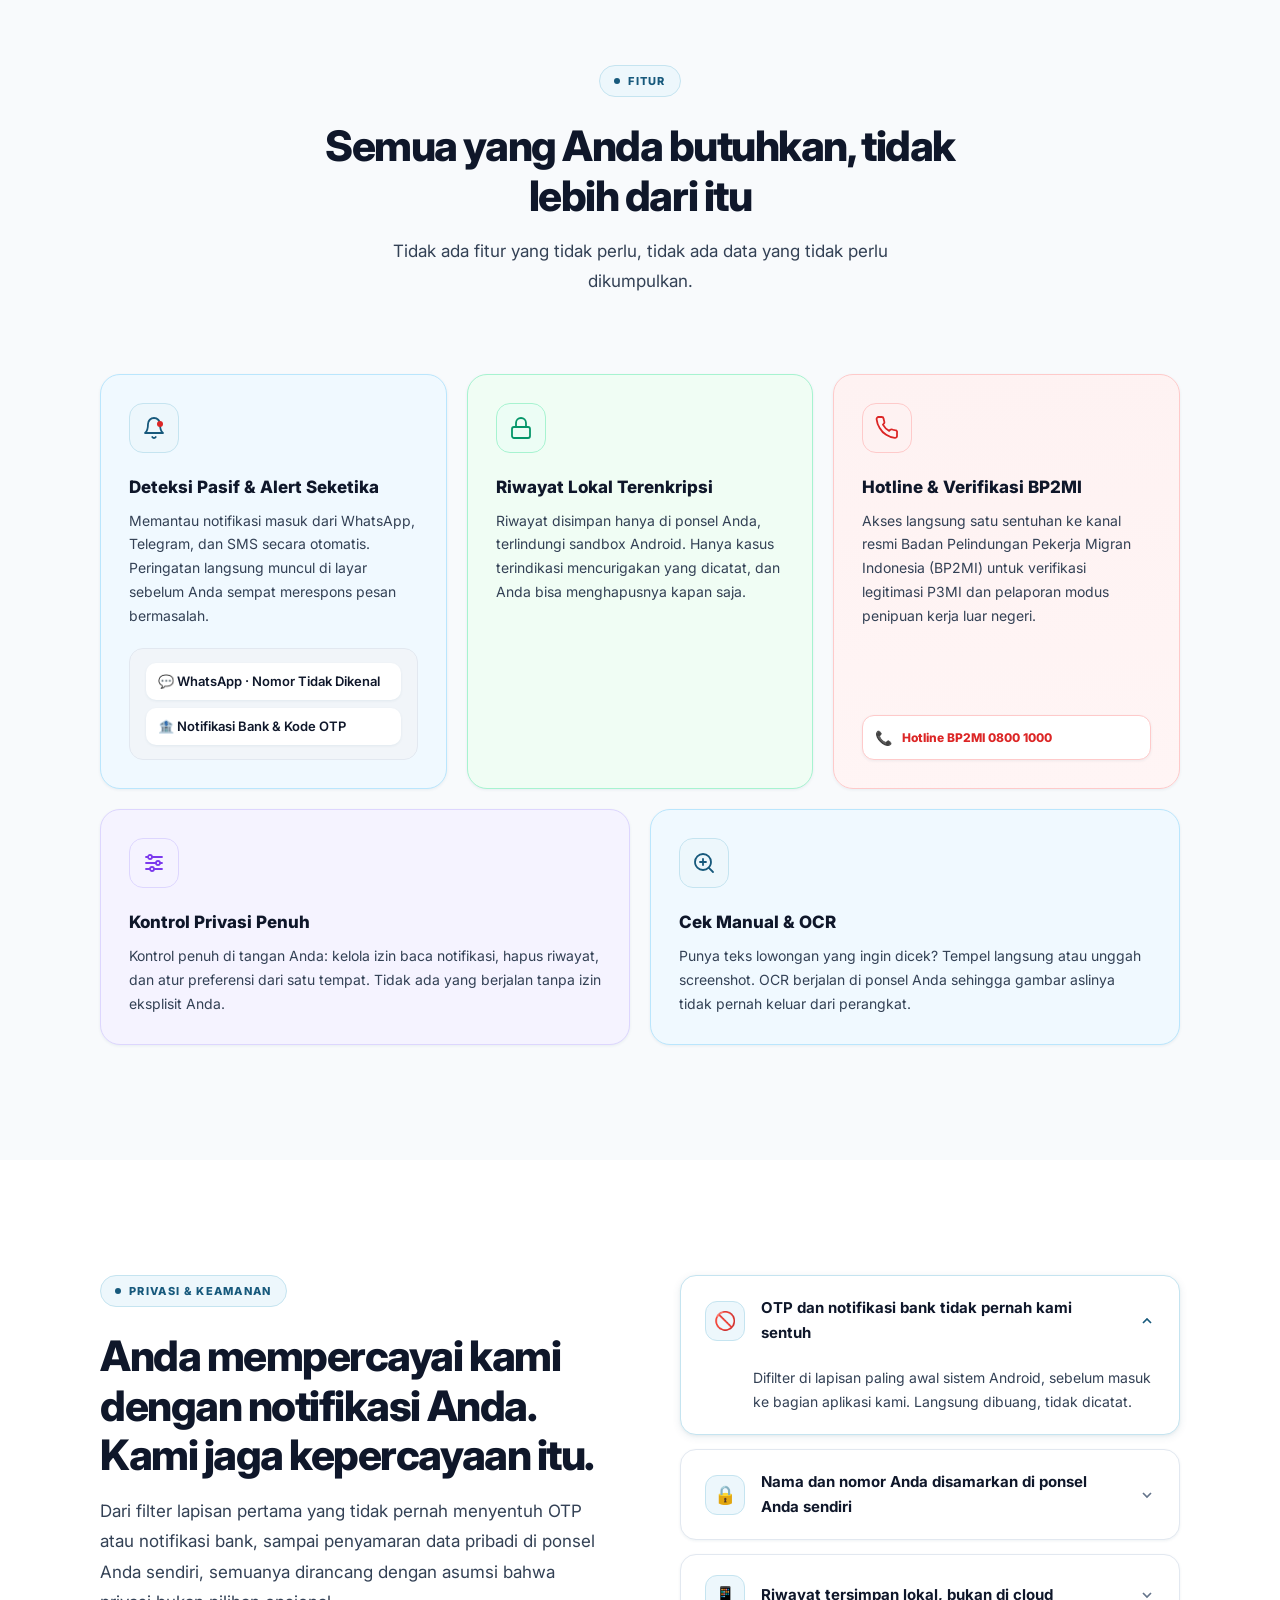
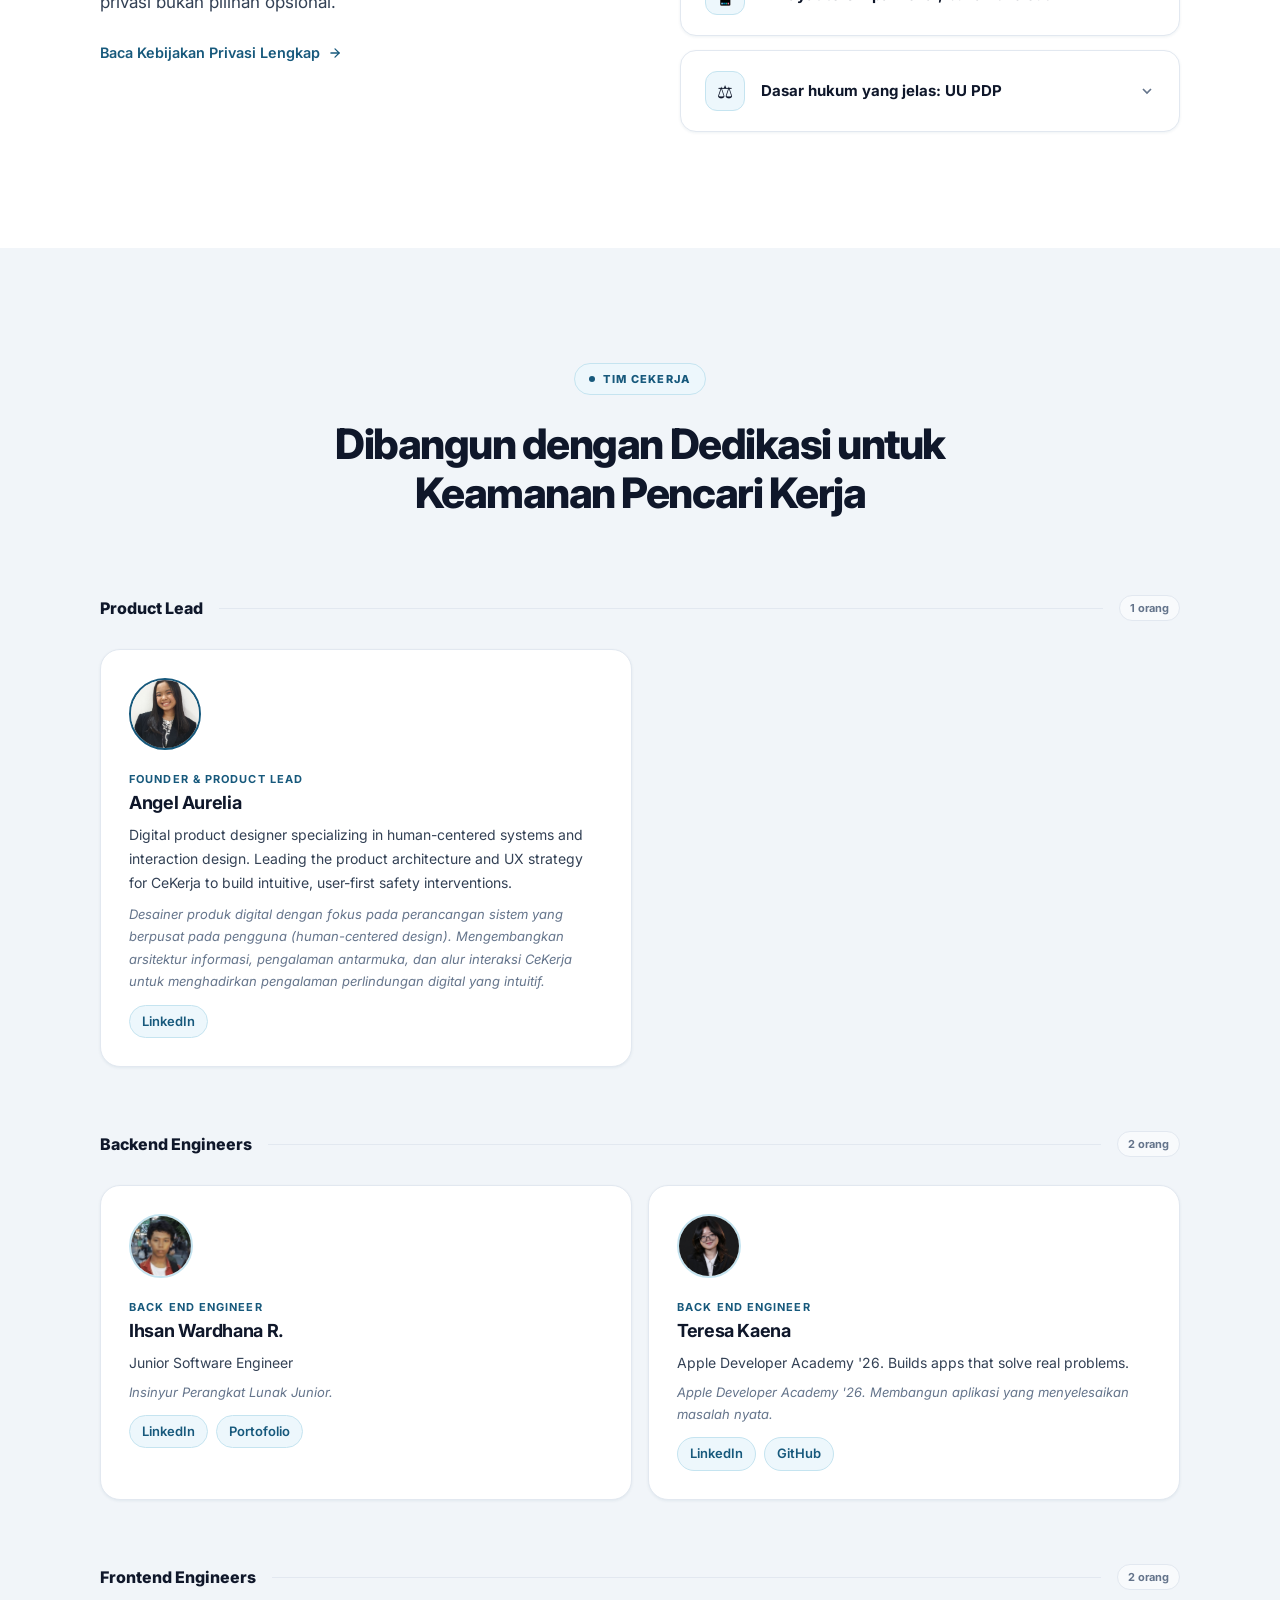
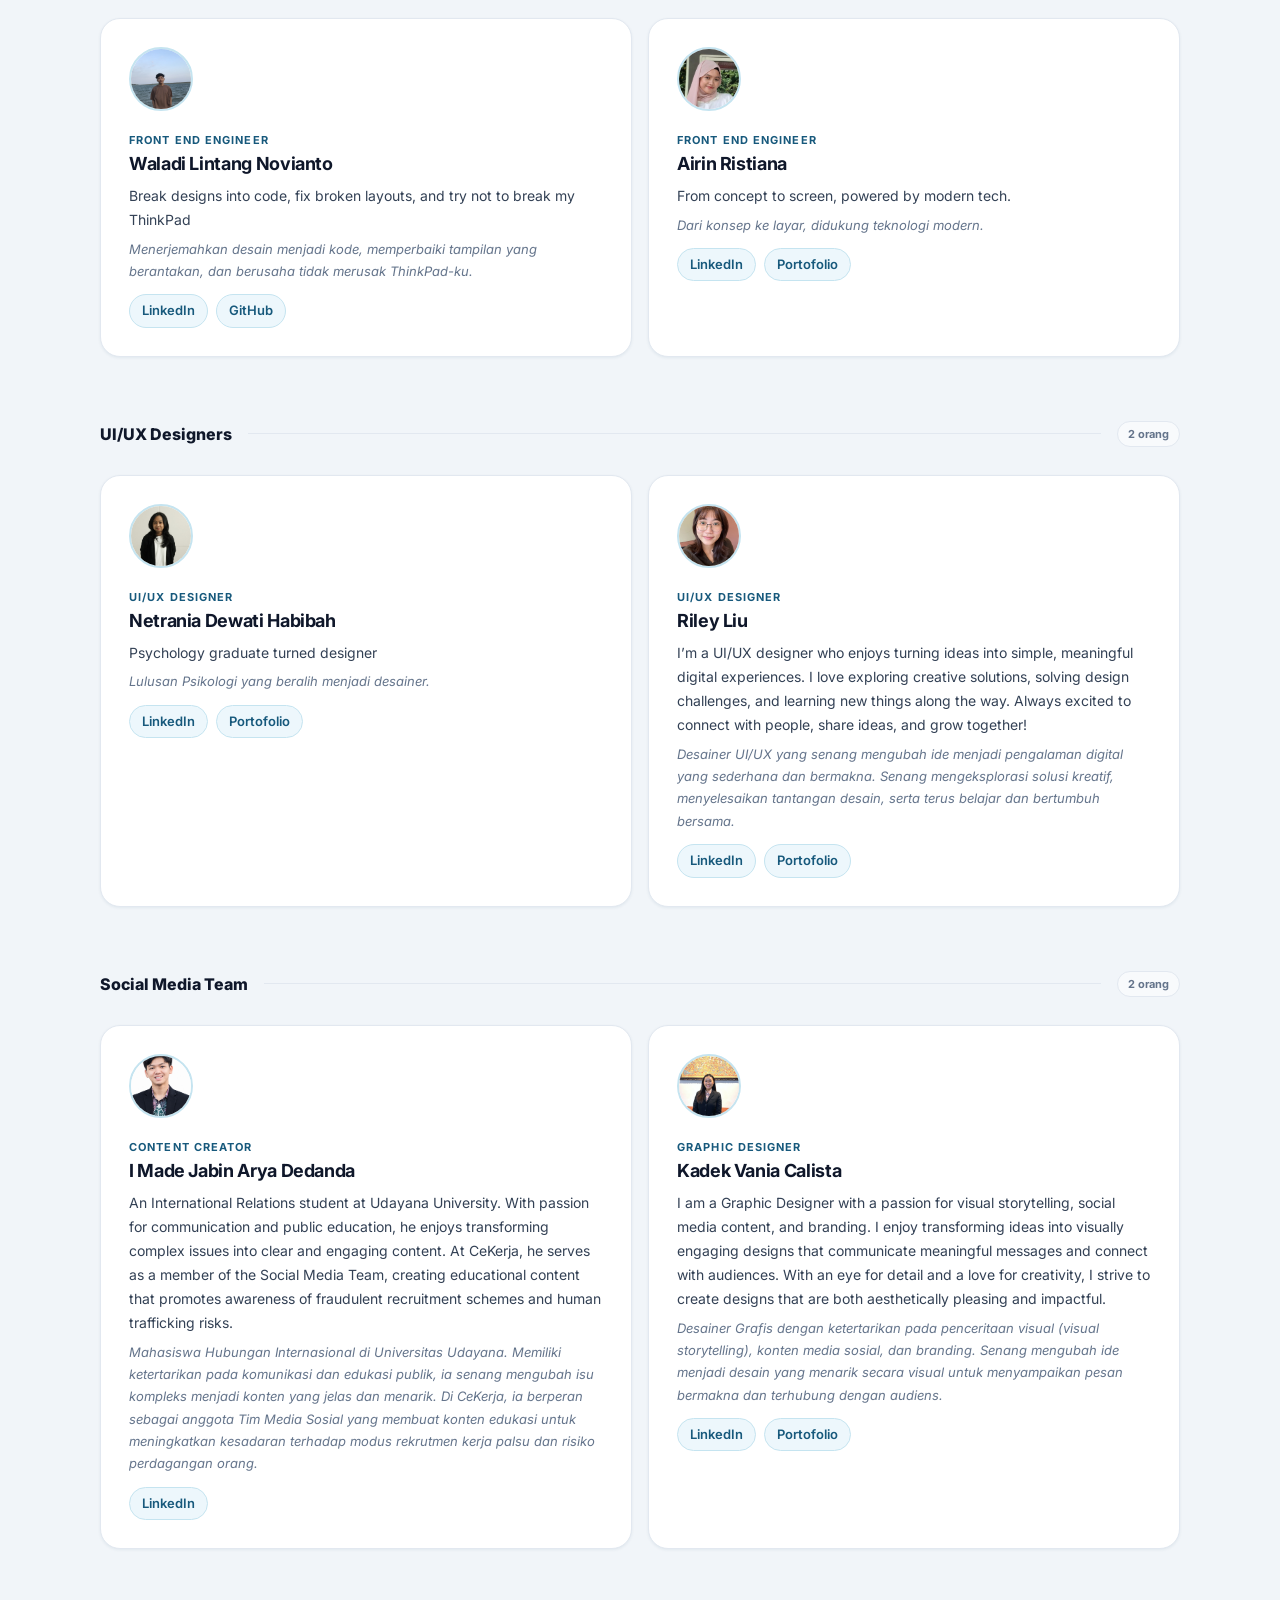
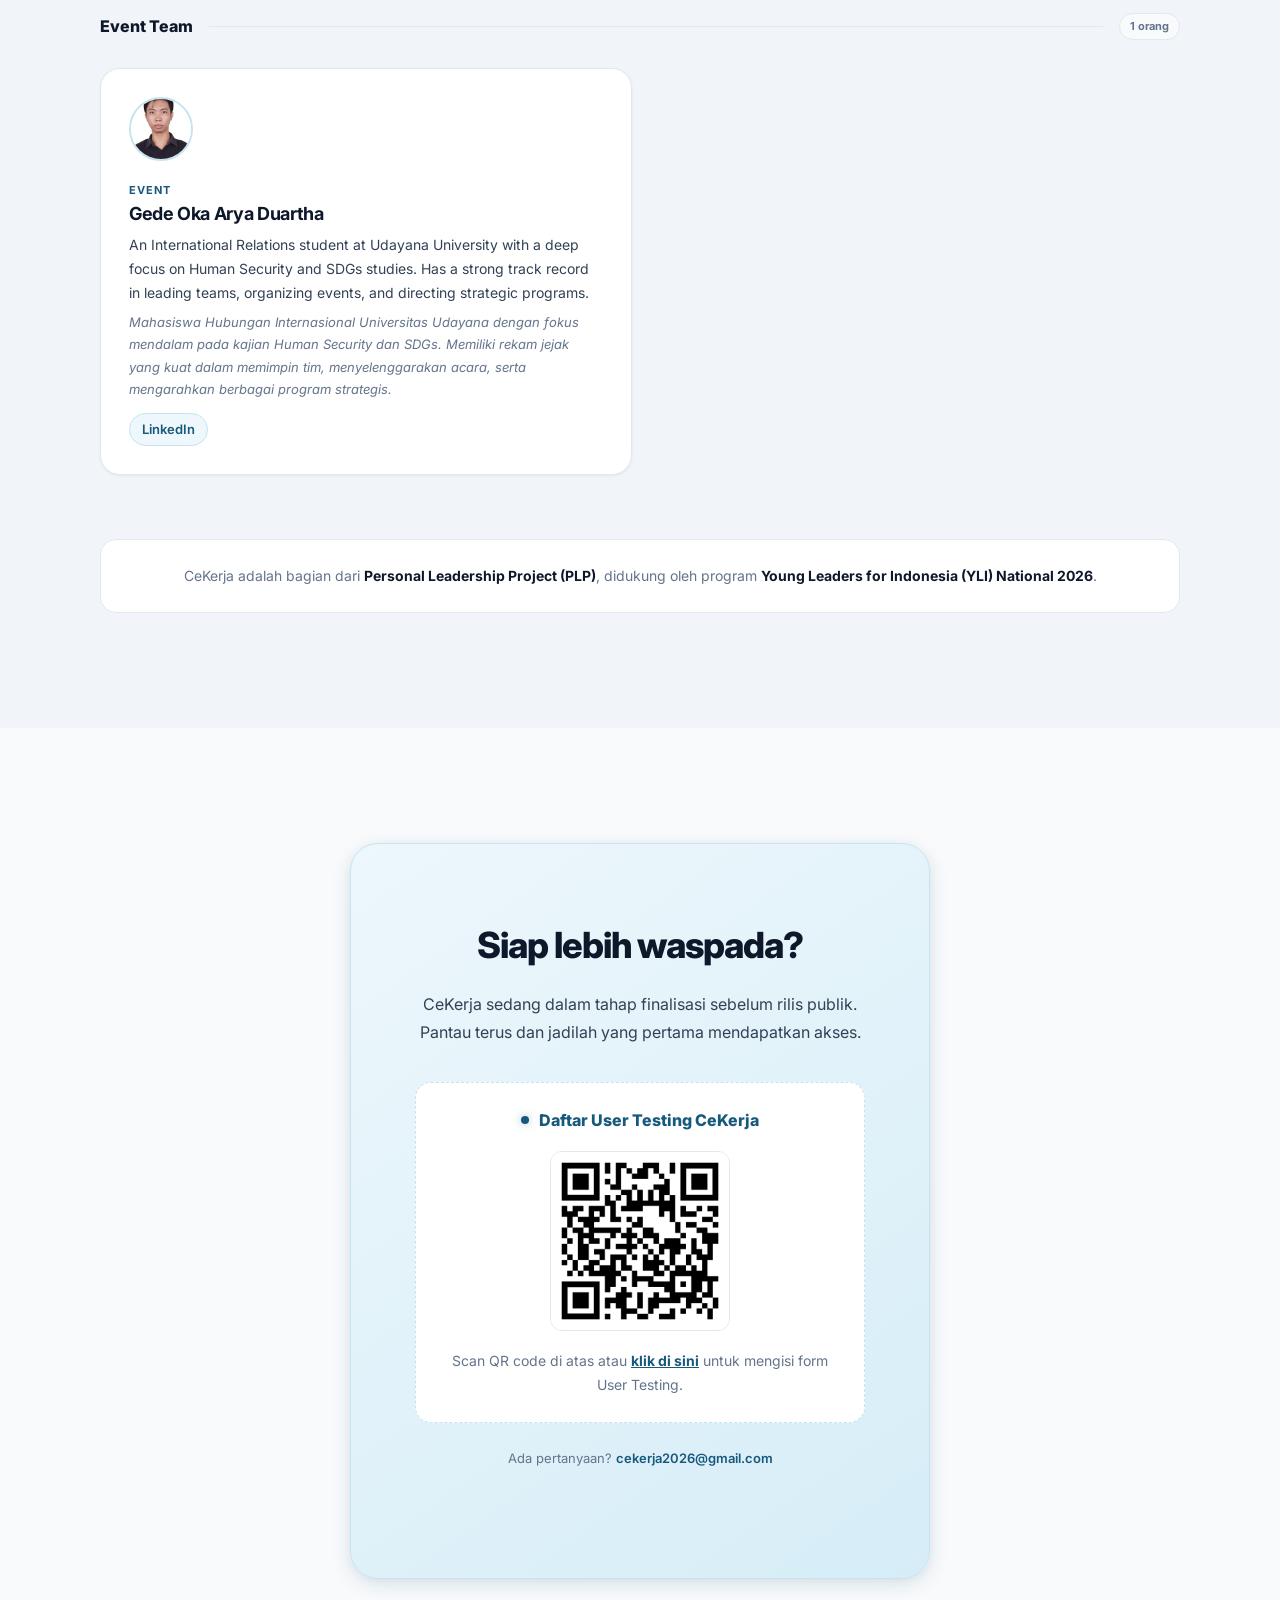
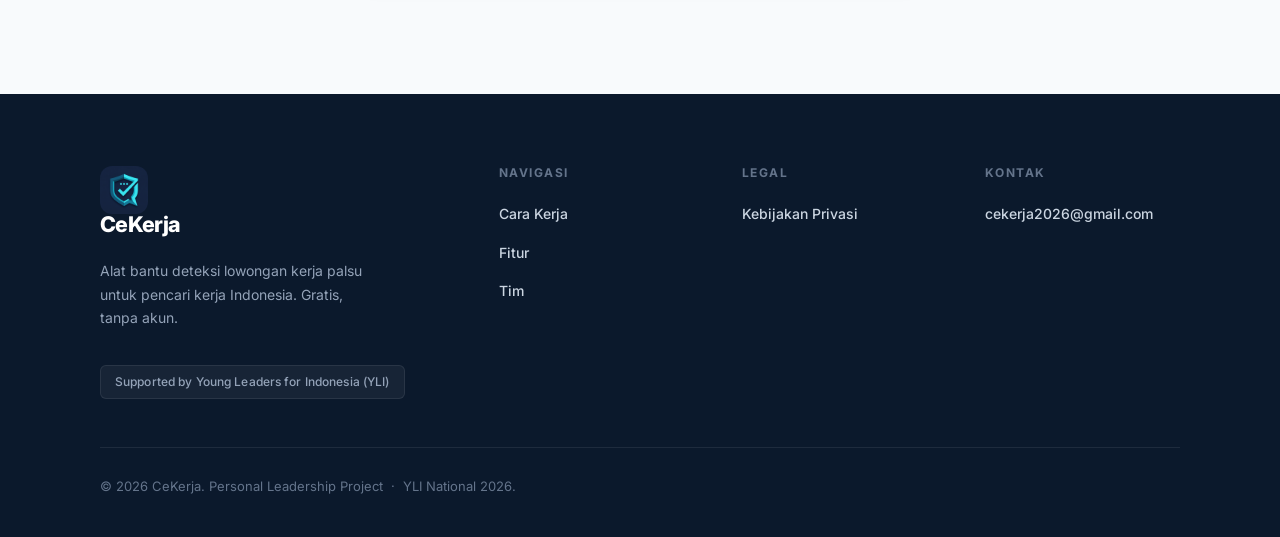
==== commit 42fa5d05: "Add QR code for user testing form in CTA section" ====
--- a/index.html
+++ b/index.html
@@ -798,9 +798,19 @@
           <div class="cta-coming-light" role="status" aria-live="polite">
             <div class="badge-row">
               <span class="badge-dot" aria-hidden="true"></span>
-              <span class="badge-label">Segera Hadir di Google Play</span>
-            </div>
-            <p class="badge-sub">Halaman ini akan diperbarui begitu rilis resmi.</p>
+              <span class="badge-label">Daftar User Testing CeKerja</span>
+            </div>
+            <a href="https://forms.gle/gBRjYUBBjtsnMWqt6" target="_blank" rel="noopener noreferrer" aria-label="Buka Form User Testing CeKerja" style="display:inline-block;margin:0.5rem auto;">
+              <img
+                src="assets/images/qr-user-testing.png"
+                alt="QR Code Form User Testing CeKerja"
+                style="width:180px;height:180px;border-radius:12px;display:block;border:1px solid var(--border);"
+                loading="lazy"
+              />
+            </a>
+            <p class="badge-sub" style="margin-bottom:0;">
+              Scan QR code di atas atau <a href="https://forms.gle/gBRjYUBBjtsnMWqt6" target="_blank" rel="noopener noreferrer" style="color:var(--brand);font-weight:700;text-decoration:underline;">klik di sini</a> untuk mengisi form User Testing.
+            </p>
           </div>
 
           <p style="margin-top:1.5rem;font-size:0.8125rem;color:var(--text-micro);">
--- a/css/hero.css
+++ b/css/hero.css
@@ -1895,6 +1895,7 @@
 }
 
 .vertical-timeline__line {
+  display: none;
   position: absolute;
   top: 64px;
   bottom: 64px;
@@ -1907,6 +1908,7 @@
 
 @media (min-width: 768px) {
   .vertical-timeline__line {
+    display: block;
     left: 50%;
     transform: translateX(-50%);
   }
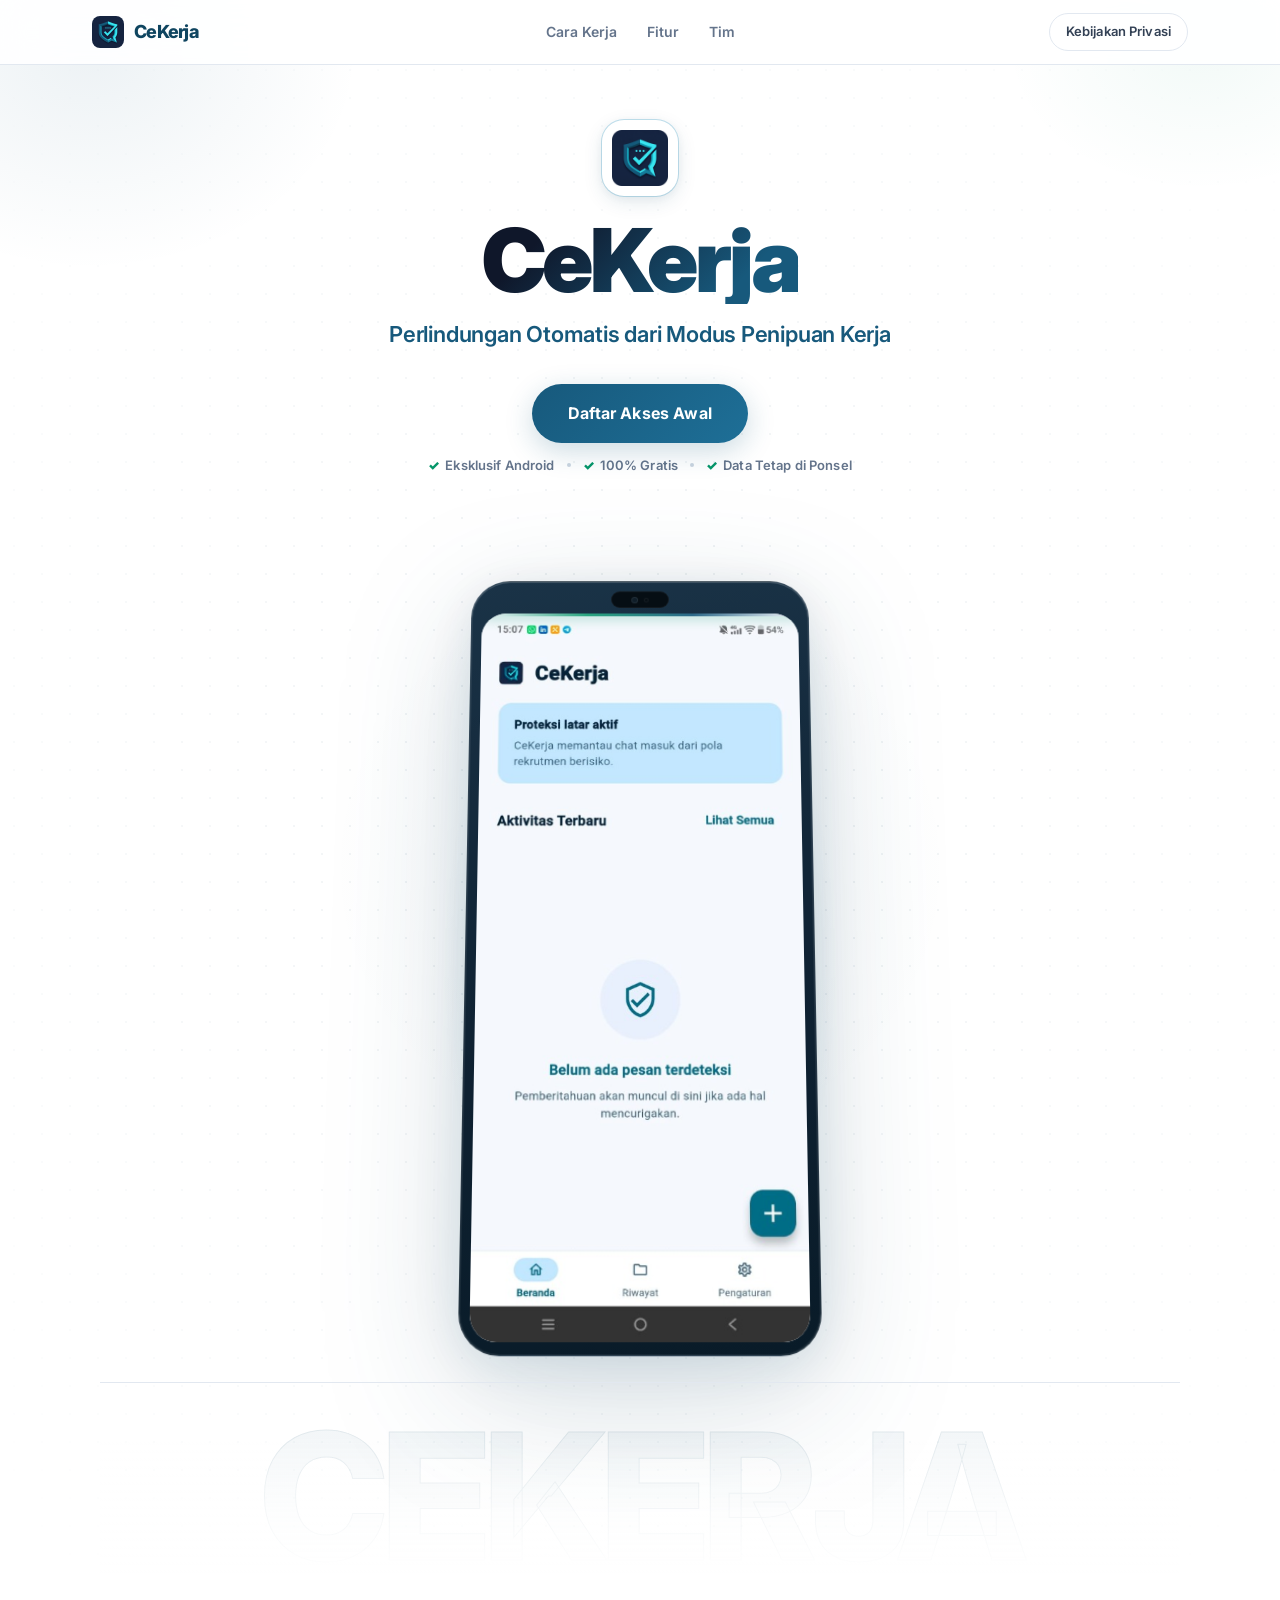
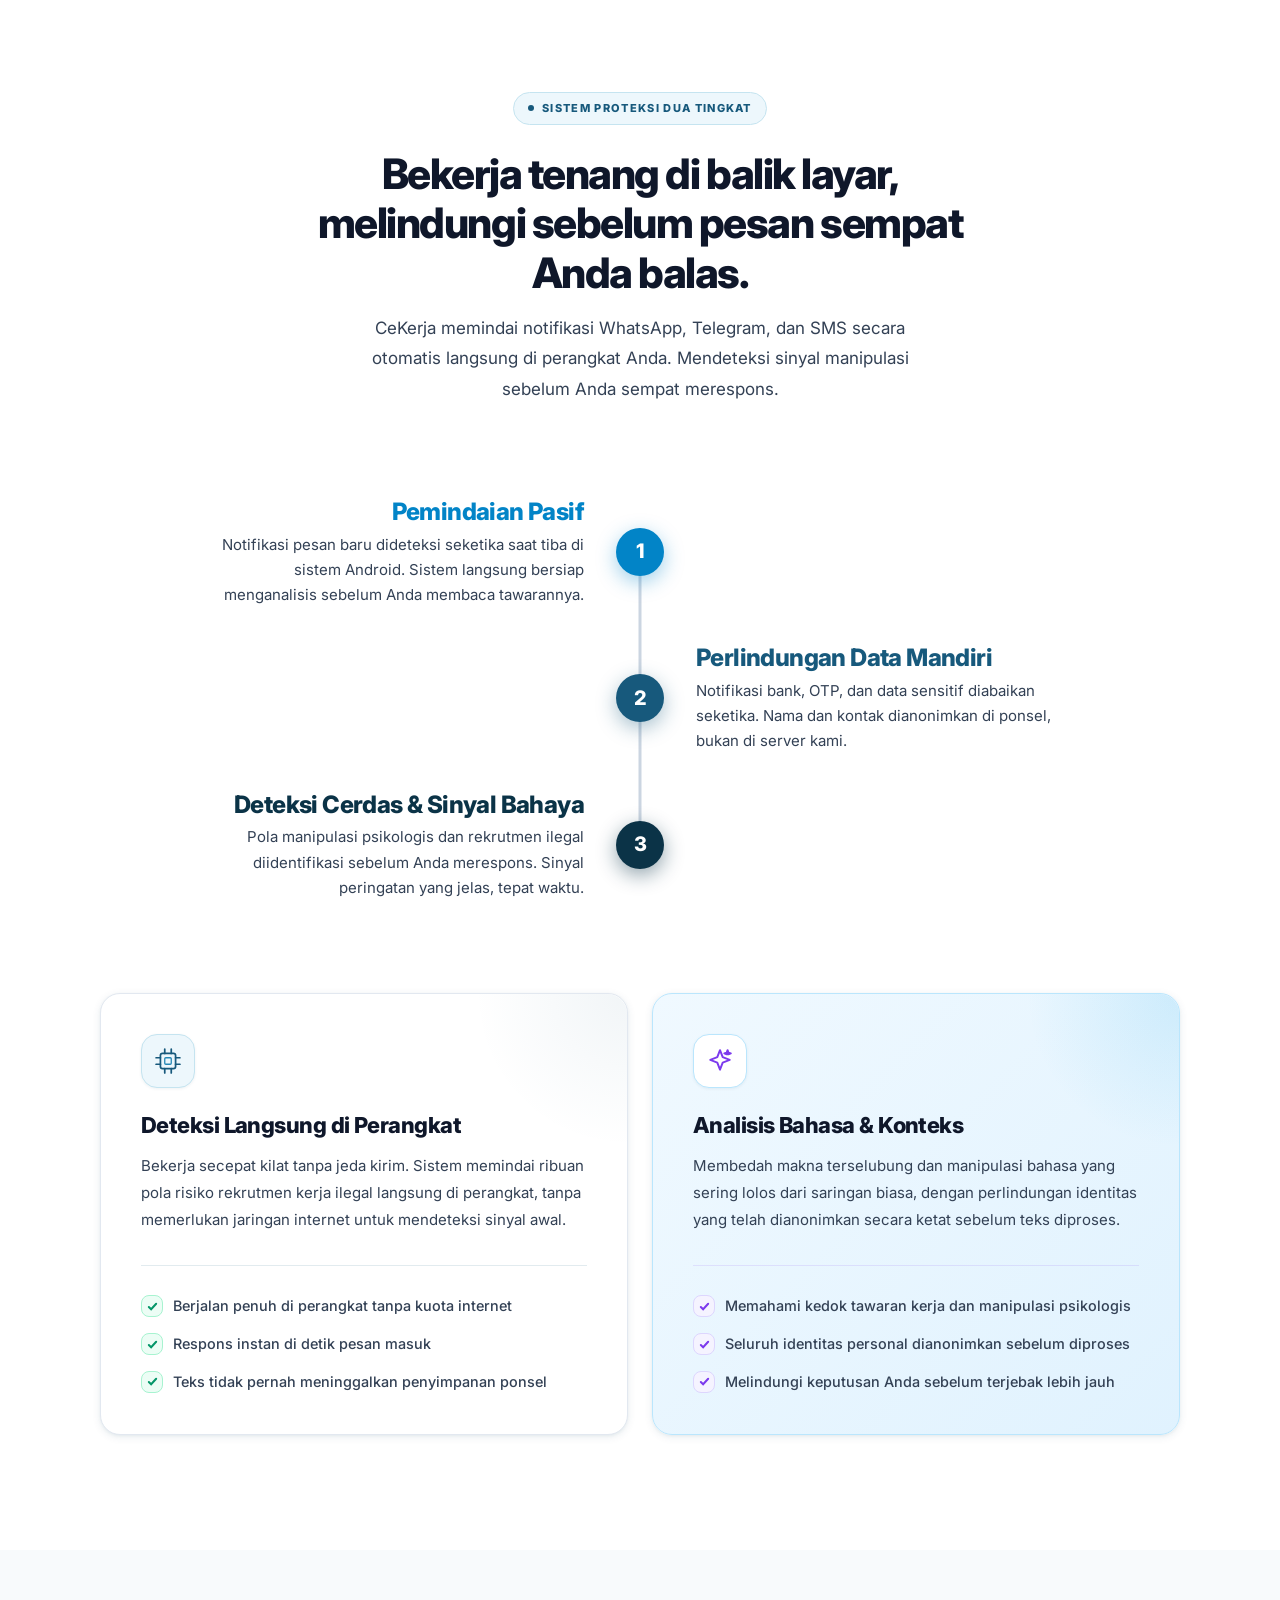
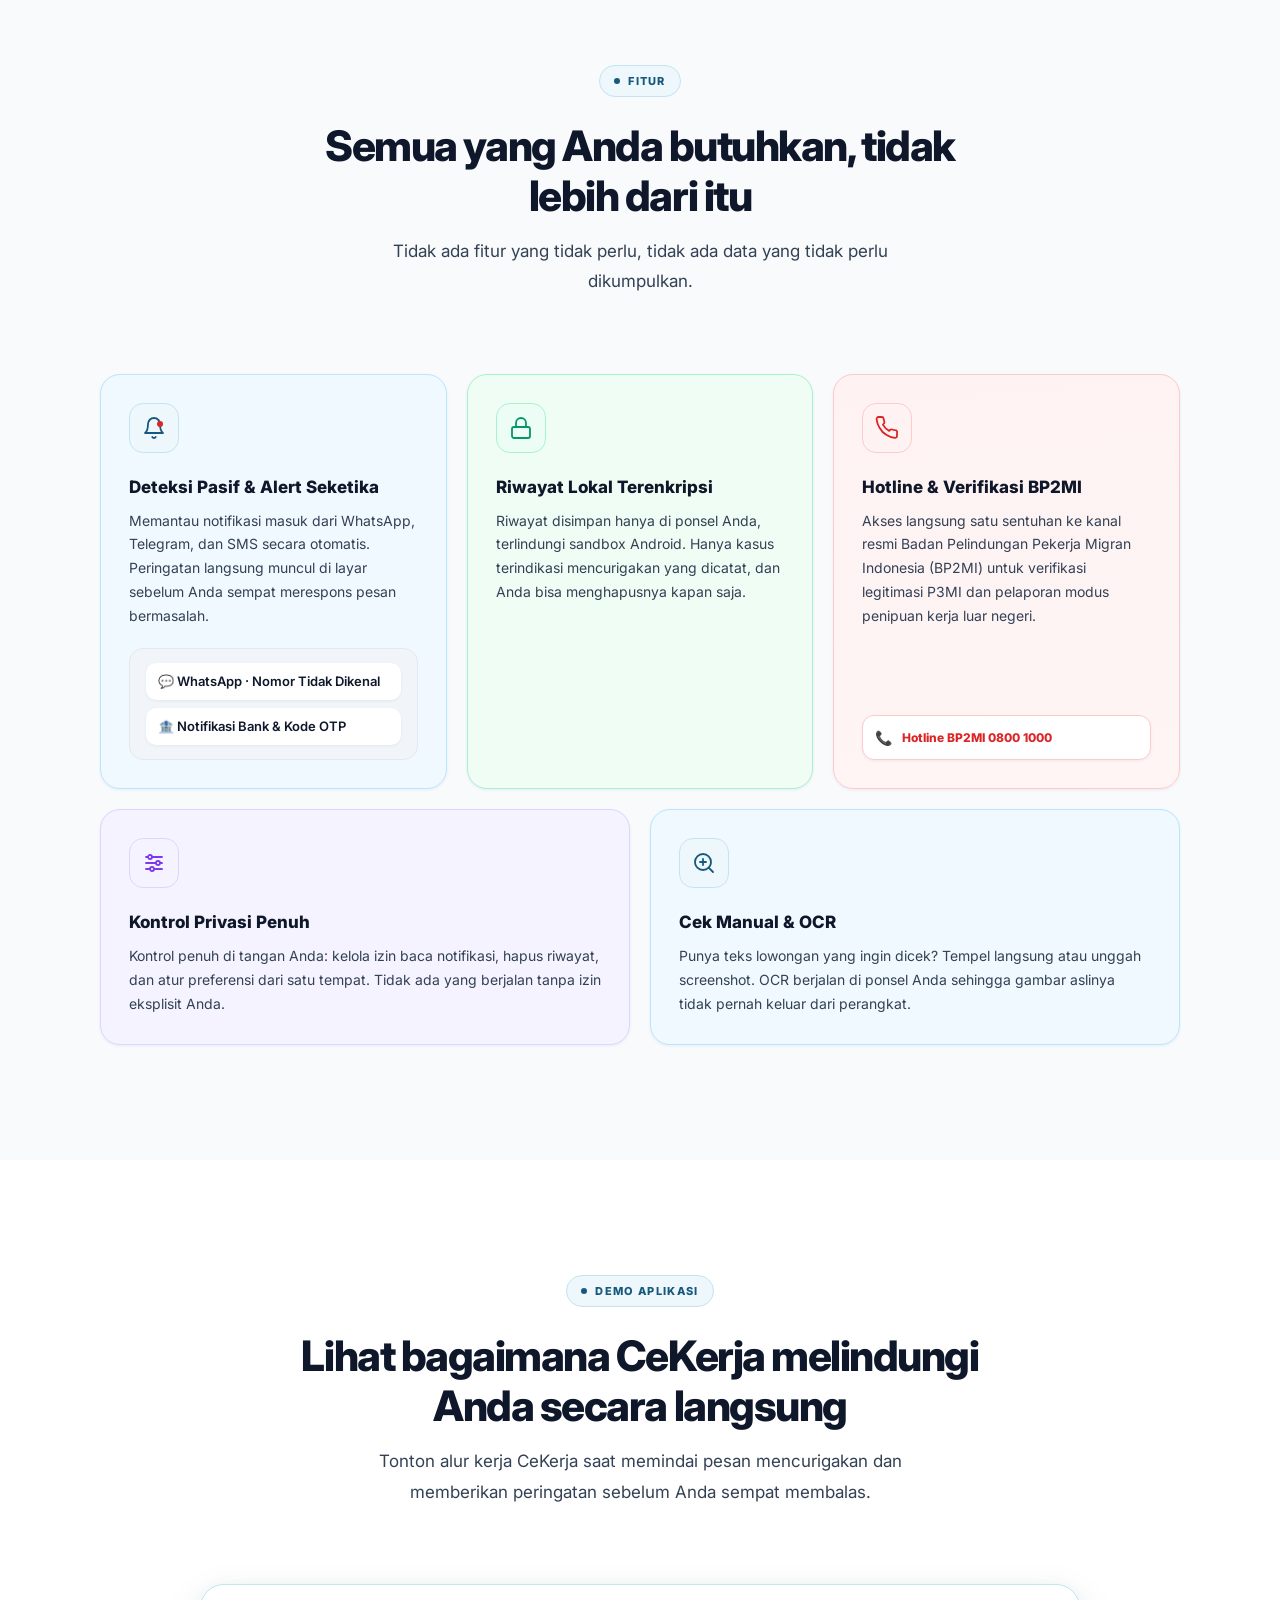
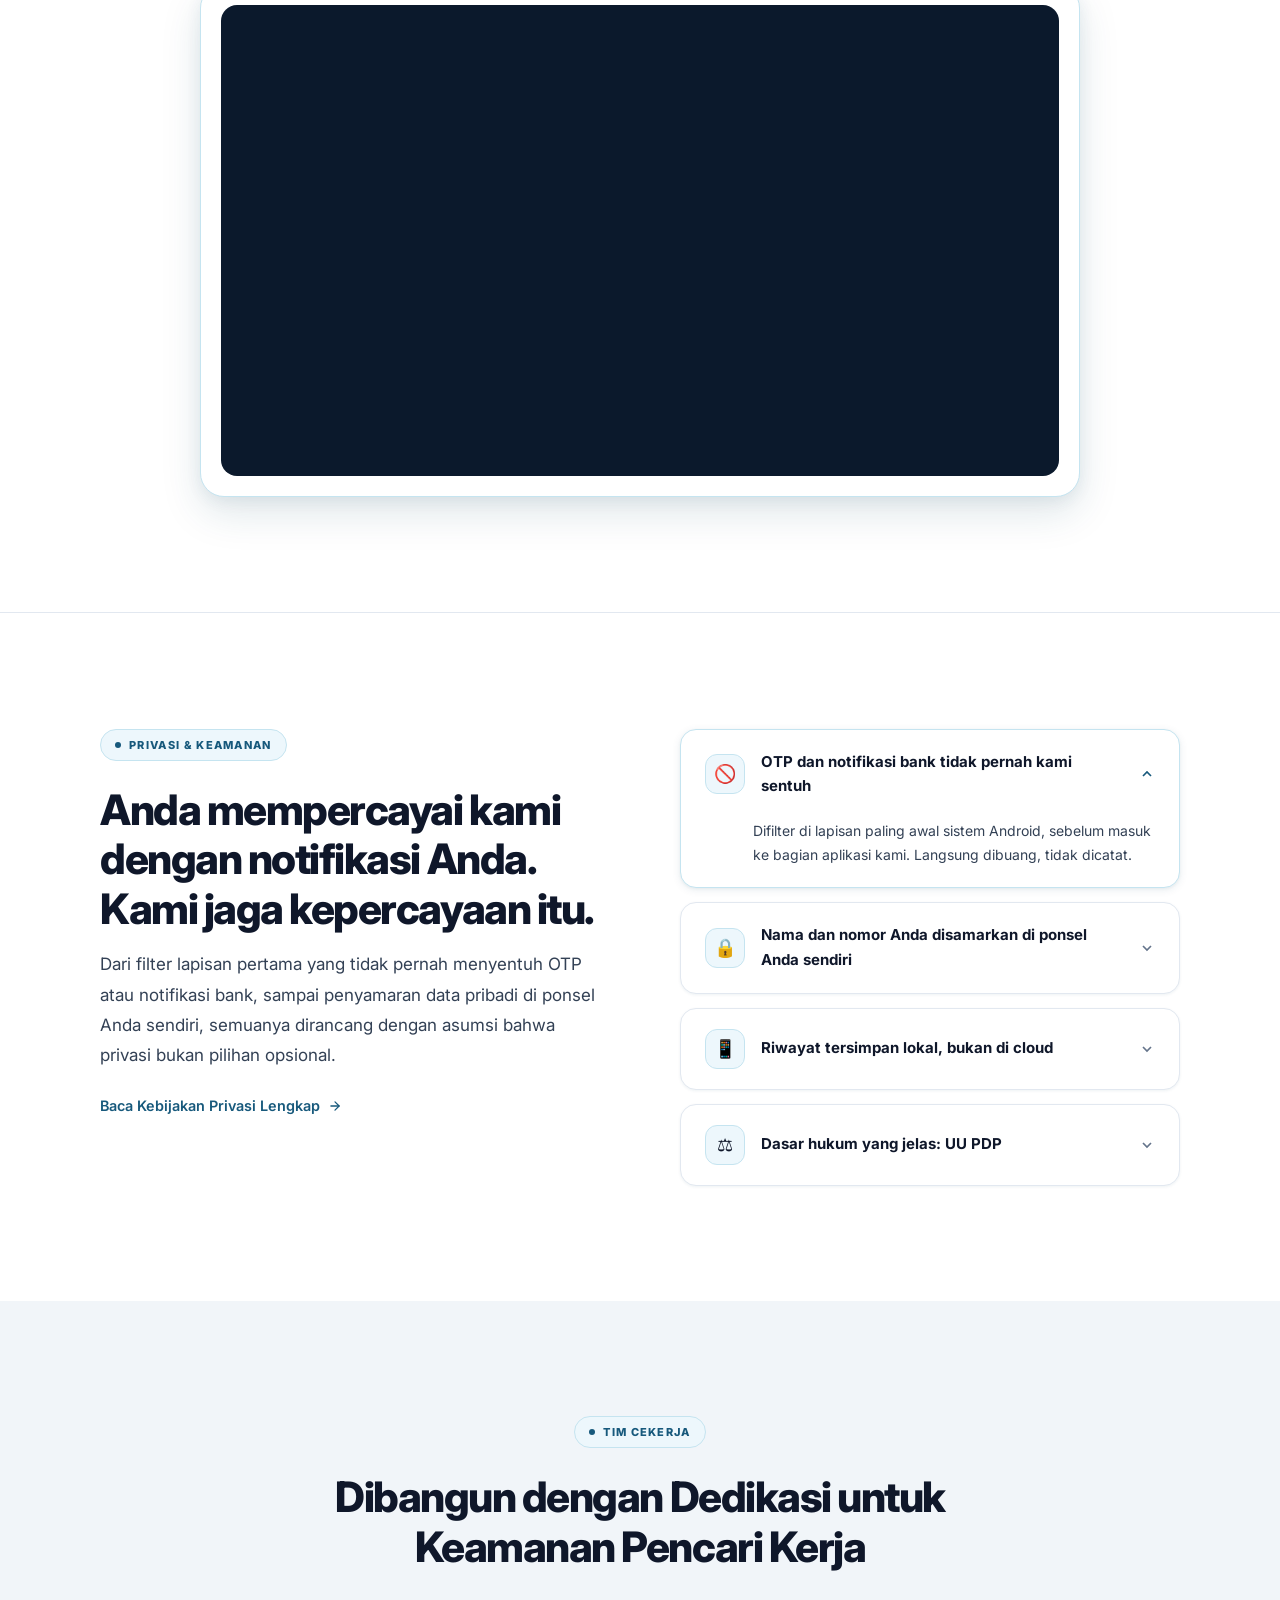
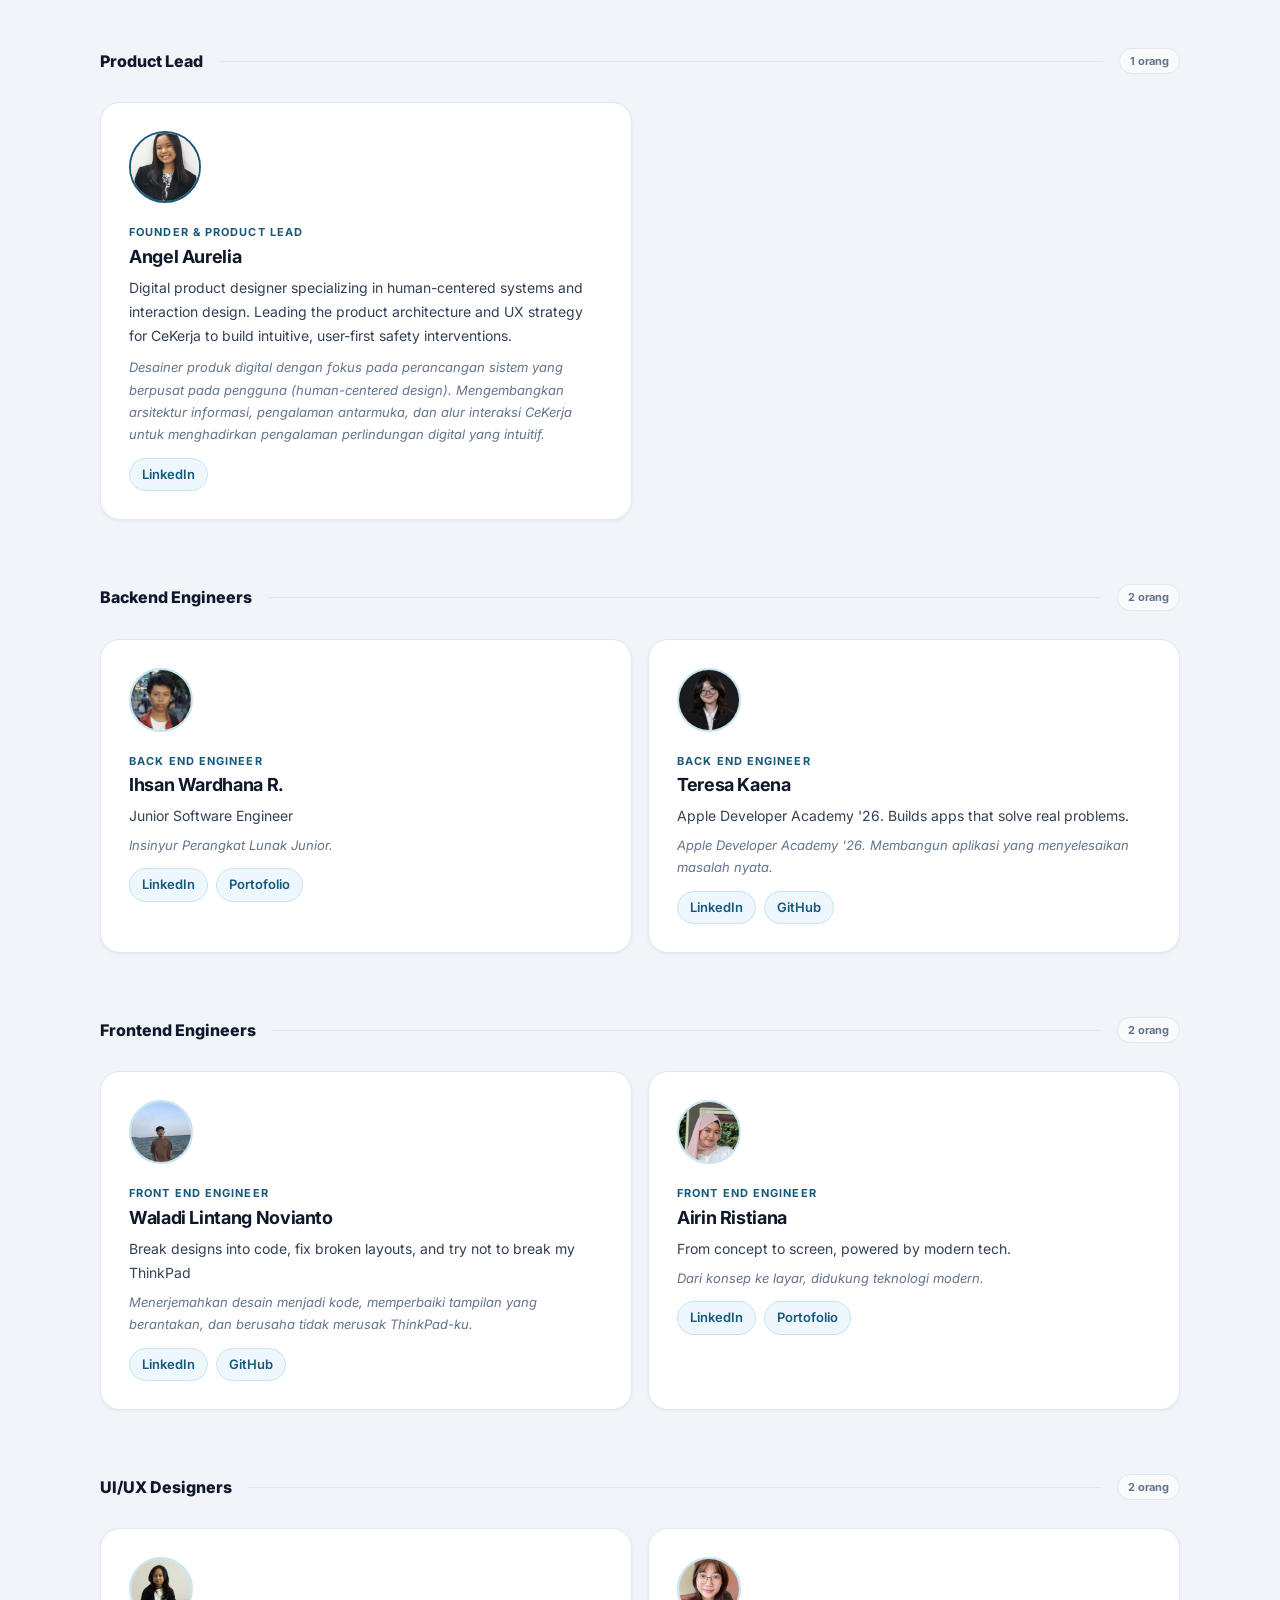
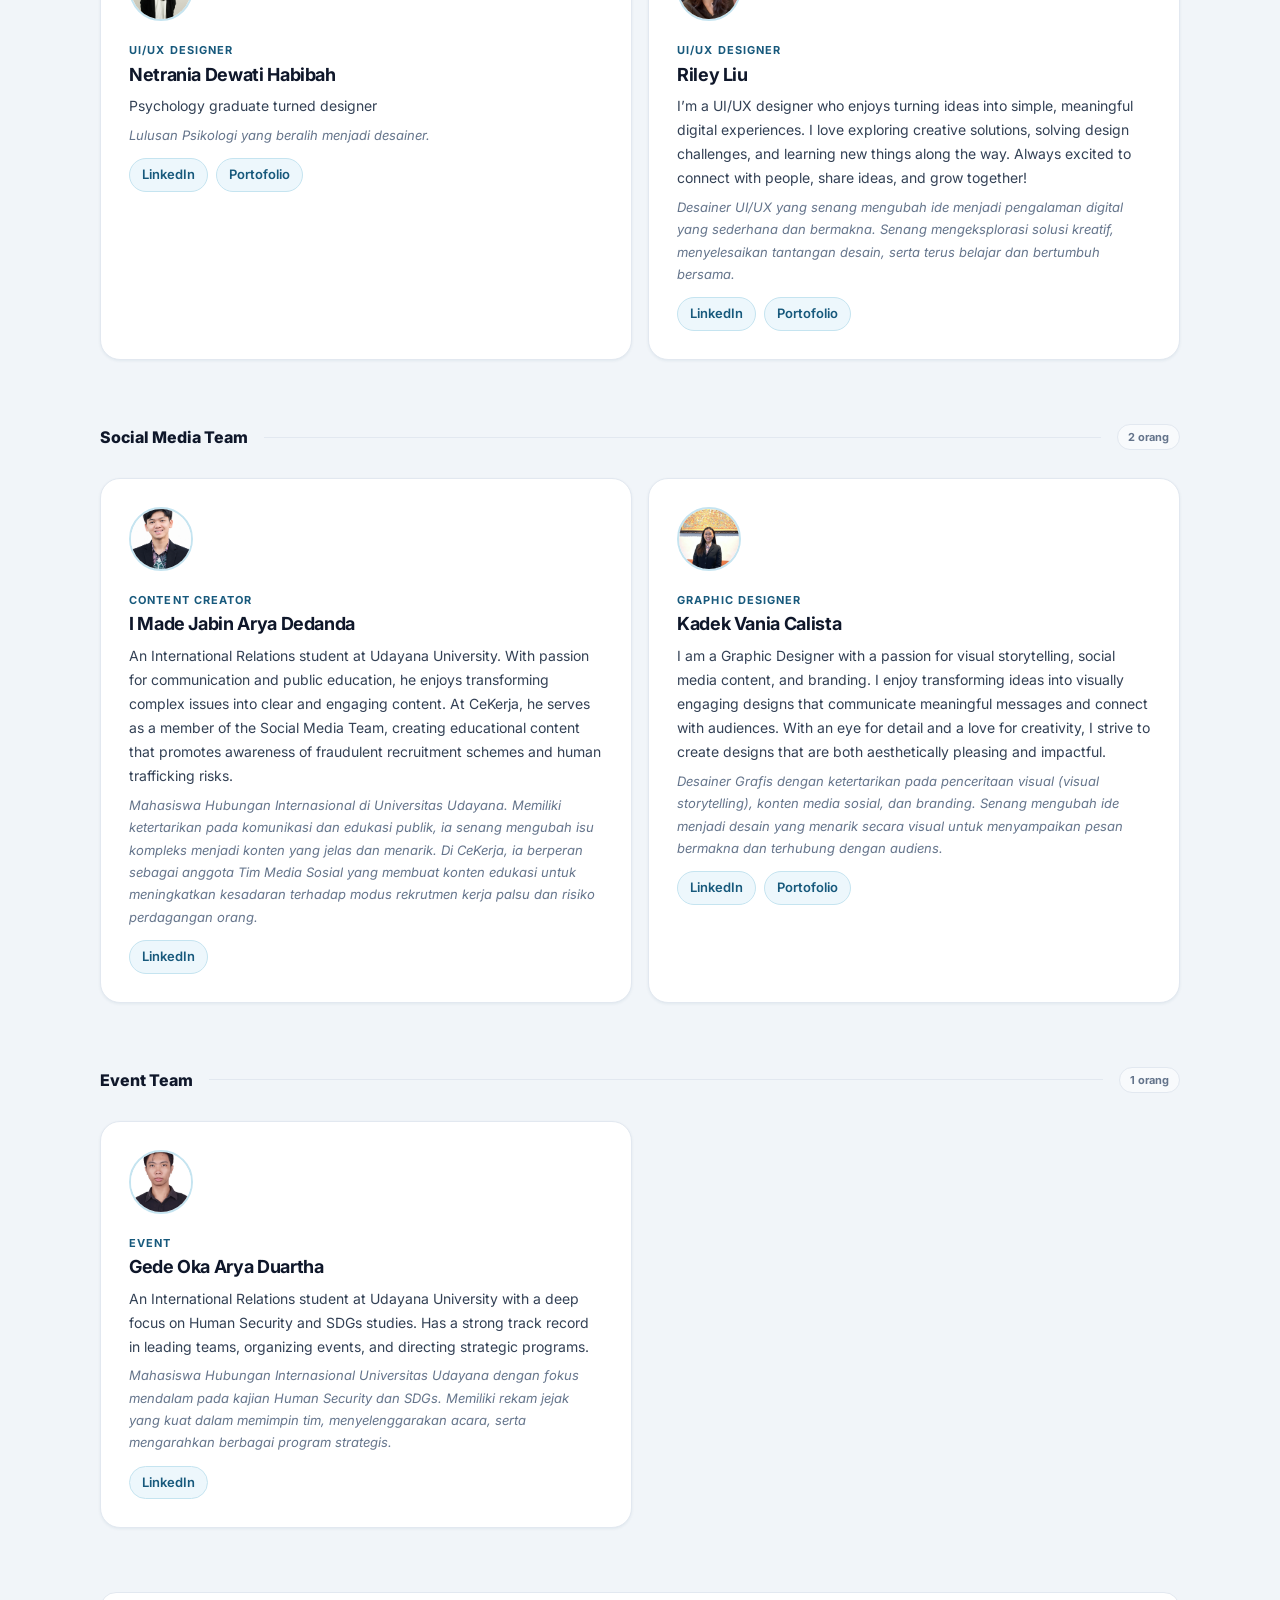
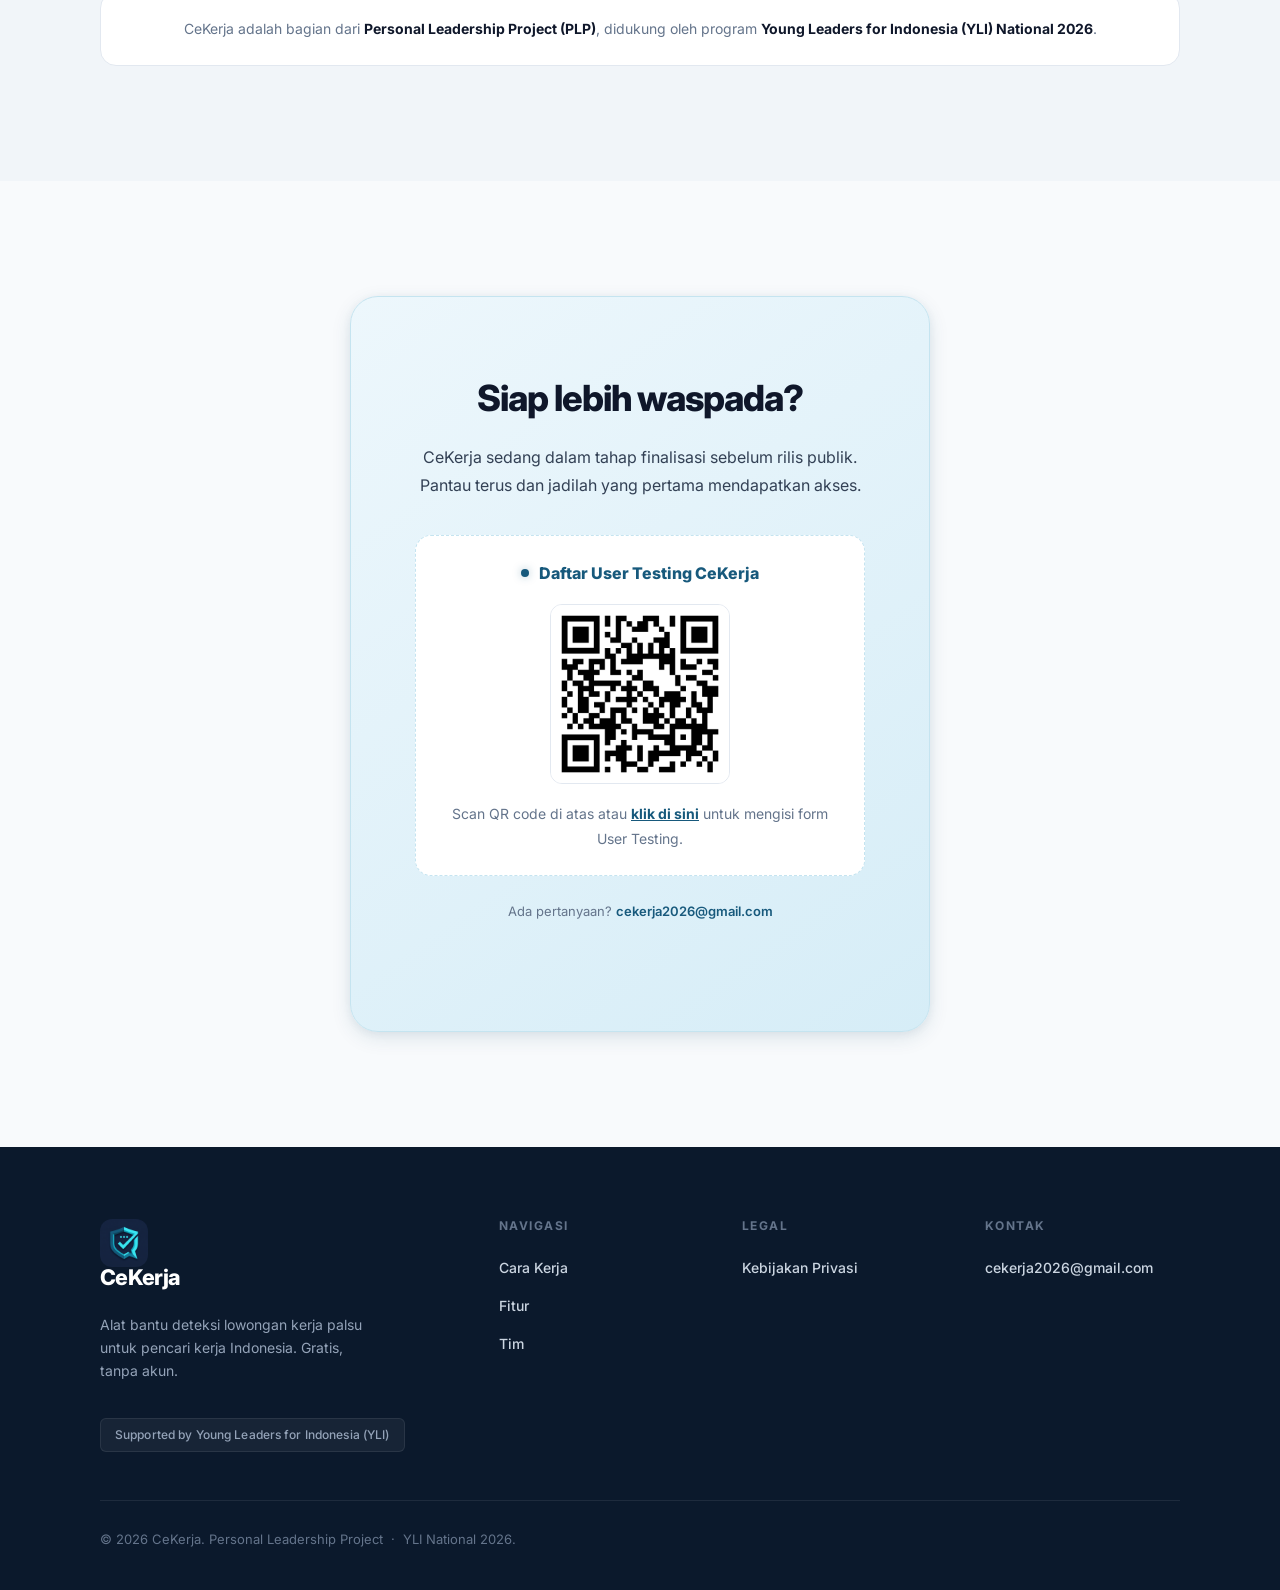
==== commit f57abdab: "Add YouTube demo video section between Fitur and Privasi" ====
--- a/index.html
+++ b/index.html
@@ -428,6 +428,42 @@
 
 
     <!-- ============================================================
+         VIDEO DEMO | YouTube Embed
+         ============================================================ -->
+    <section class="section-light" id="demo-video" aria-labelledby="video-heading" style="border-bottom:1px solid var(--border);">
+      <div class="lx-container">
+
+        <header class="lx-header">
+          <div class="lx-eyebrow" role="note">
+            <span class="lx-eyebrow__dot" aria-hidden="true"></span>
+            Demo Aplikasi
+          </div>
+          <h2 class="lx-section-title" id="video-heading">
+            Lihat bagaimana CeKerja melindungi Anda secara langsung
+          </h2>
+          <p class="lx-section-sub">
+            Tonton alur kerja CeKerja saat memindai pesan mencurigakan dan memberikan peringatan sebelum Anda sempat membalas.
+          </p>
+        </header>
+
+        <div class="video-showcase">
+          <div class="video-showcase__frame">
+            <iframe
+              src="https://www.youtube.com/embed/Mnlkoy6Xqtw?rel=0"
+              title="Video Demo Aplikasi CeKerja"
+              loading="lazy"
+              allow="accelerometer; autoplay; clipboard-write; encrypted-media; gyroscope; picture-in-picture; web-share"
+              referrerpolicy="strict-origin-when-cross-origin"
+              allowfullscreen
+            ></iframe>
+          </div>
+        </div>
+
+      </div><!-- /.lx-container -->
+    </section>
+
+
+    <!-- ============================================================
          TRUST / PRIVACY | Accordion Dropdowns
          ============================================================ -->
     <section class="section-light" id="privasi" aria-labelledby="privasi-heading">
--- a/css/hero.css
+++ b/css/hero.css
@@ -1997,3 +1997,31 @@
     margin: 0 auto;
   }
 }
+
+/* ── Video Showcase Section ── */
+.video-showcase {
+  max-width: 880px;
+  margin: 0 auto;
+  background: var(--surface);
+  border: 1.5px solid var(--brand-border);
+  border-radius: 24px;
+  padding: clamp(0.75rem, 2vw, 1.25rem);
+  box-shadow: var(--shadow-lg);
+}
+
+.video-showcase__frame {
+  position: relative;
+  width: 100%;
+  aspect-ratio: 16 / 9;
+  border-radius: 16px;
+  overflow: hidden;
+  background: #0B192C;
+}
+
+.video-showcase__frame iframe {
+  position: absolute;
+  inset: 0;
+  width: 100%;
+  height: 100%;
+  border: 0;
+}
